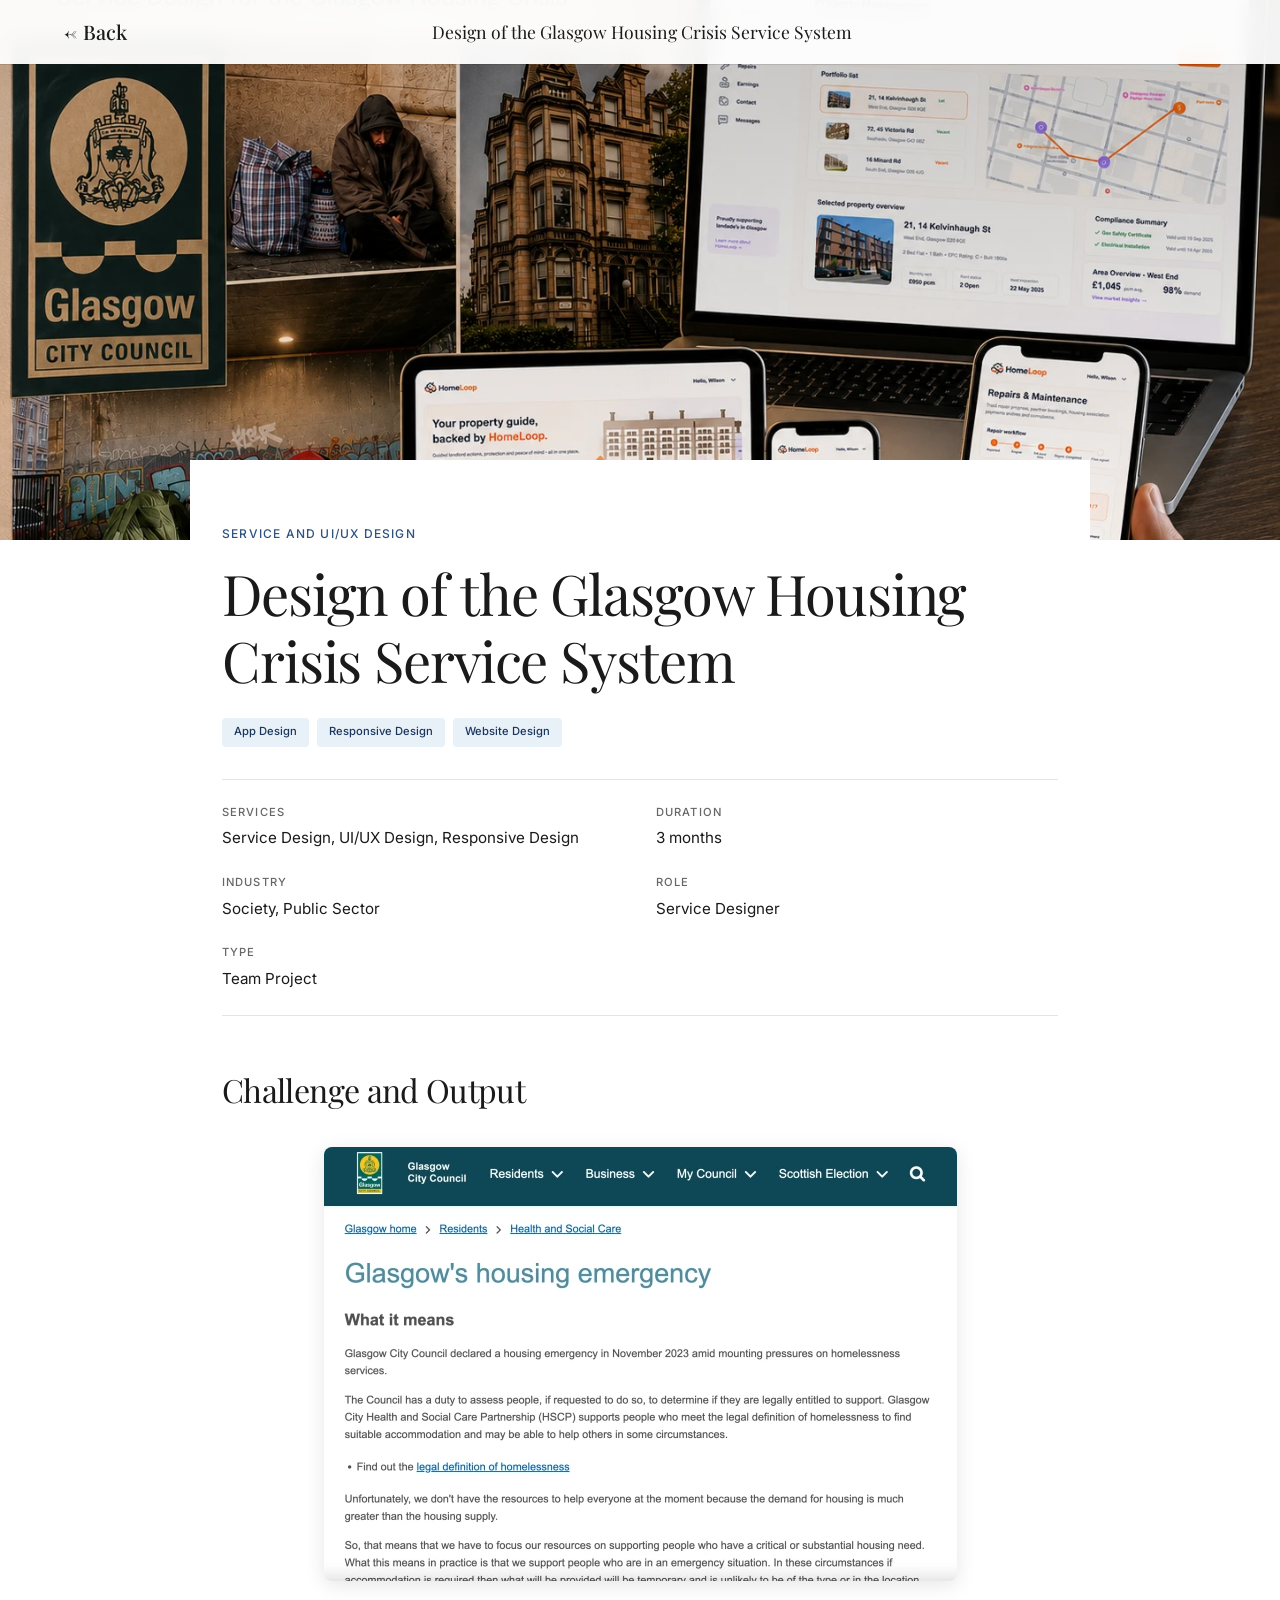
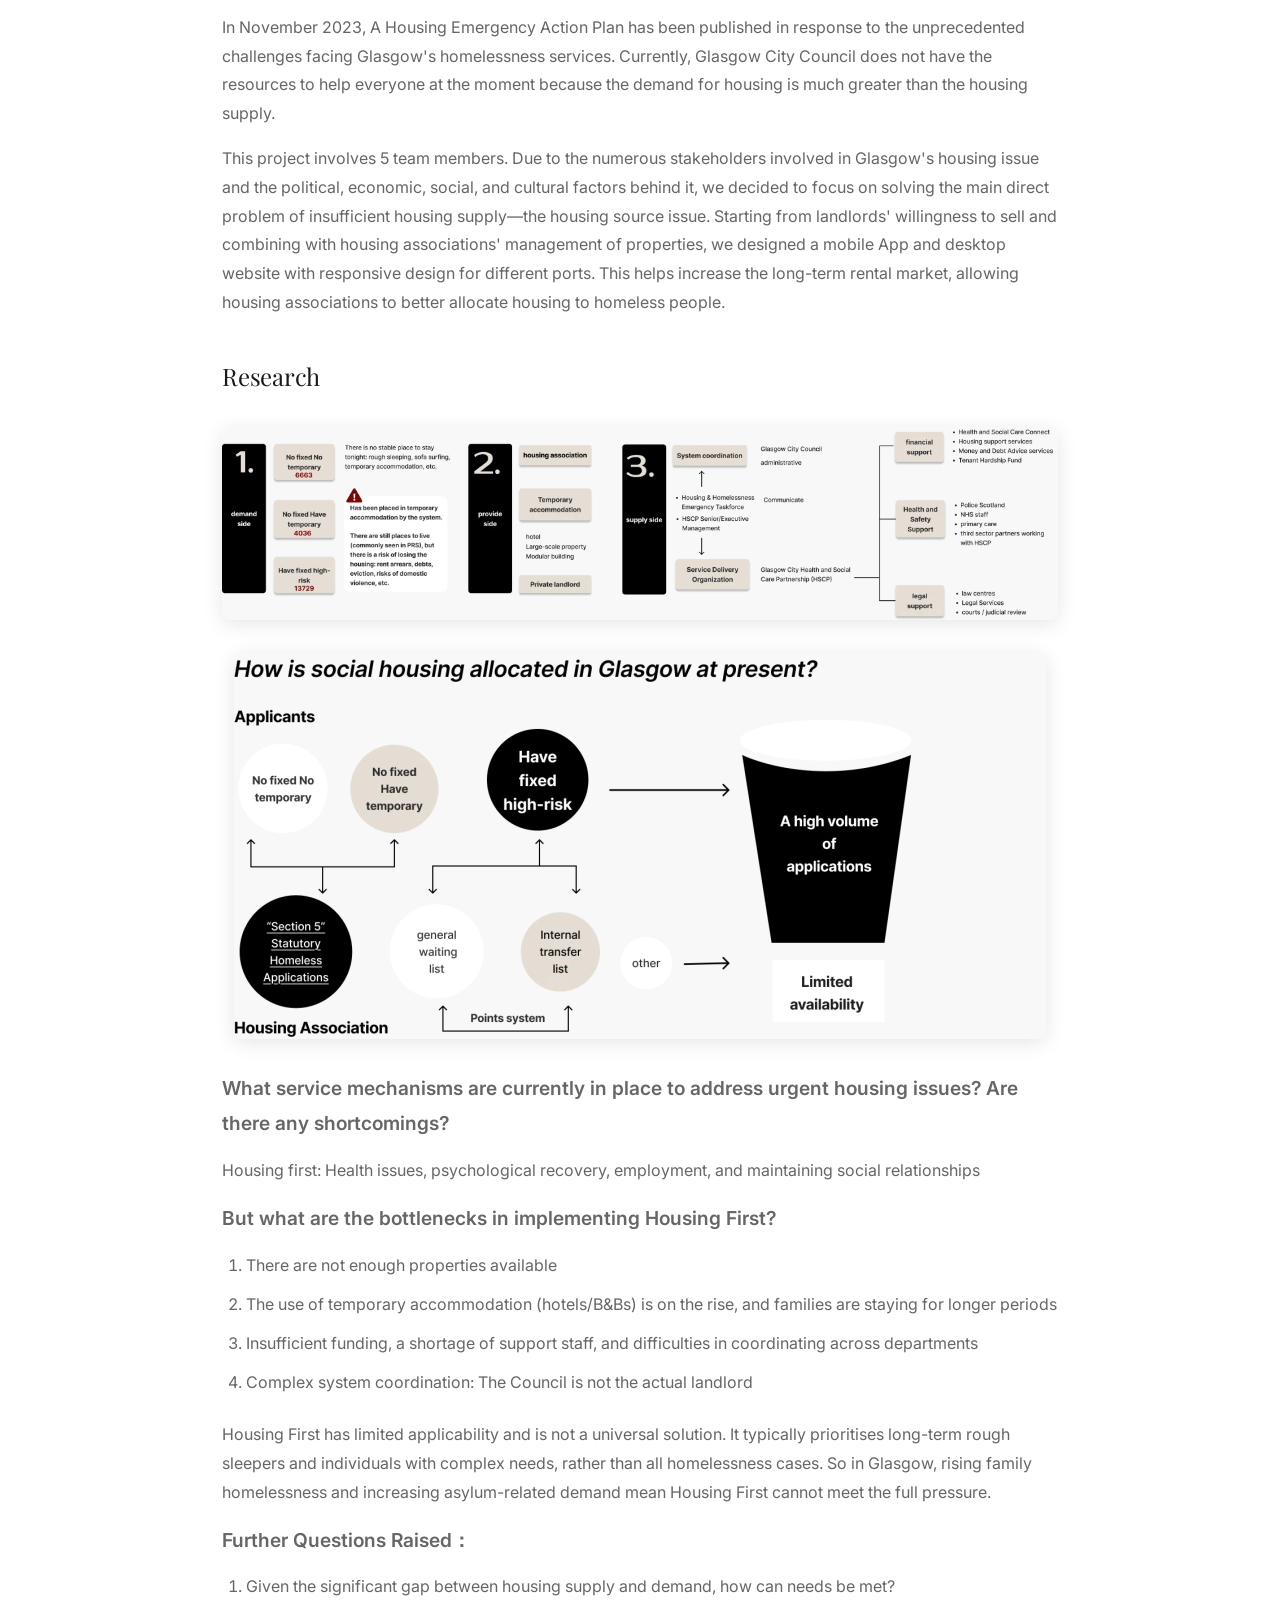
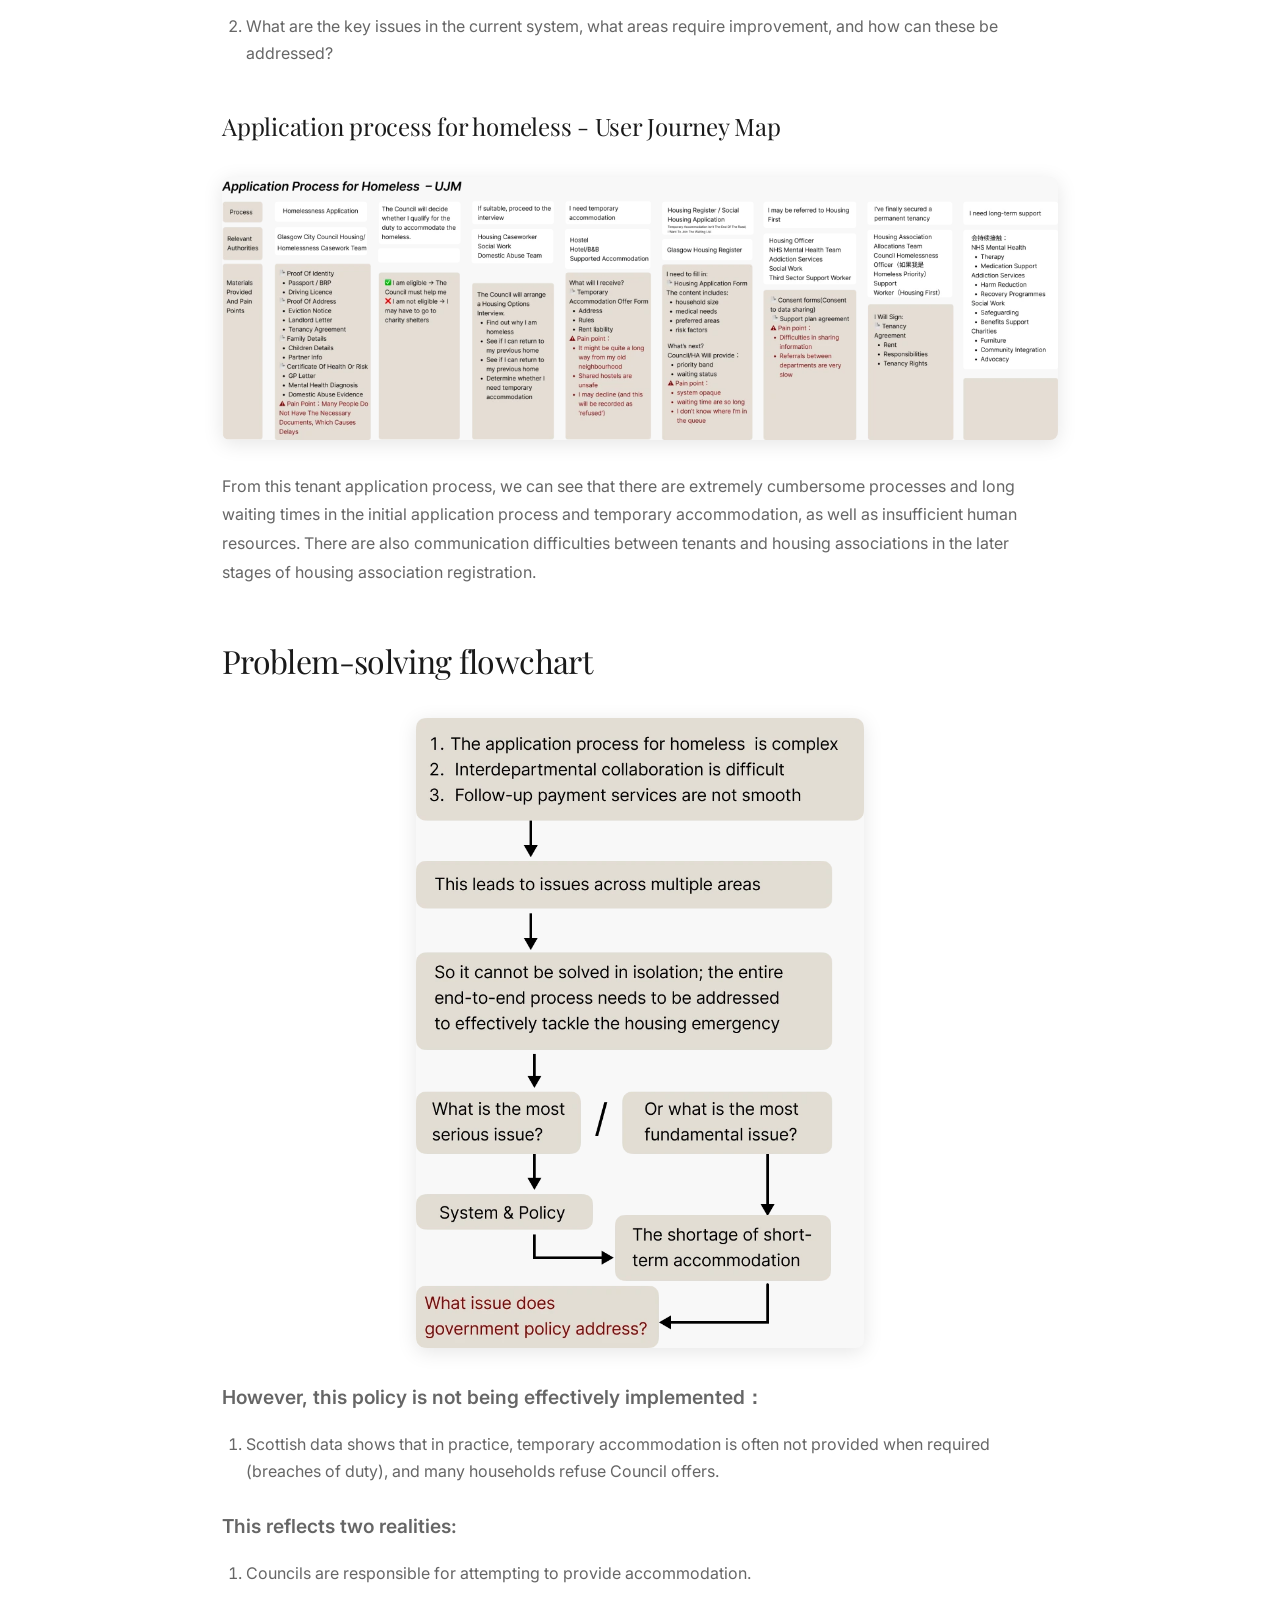
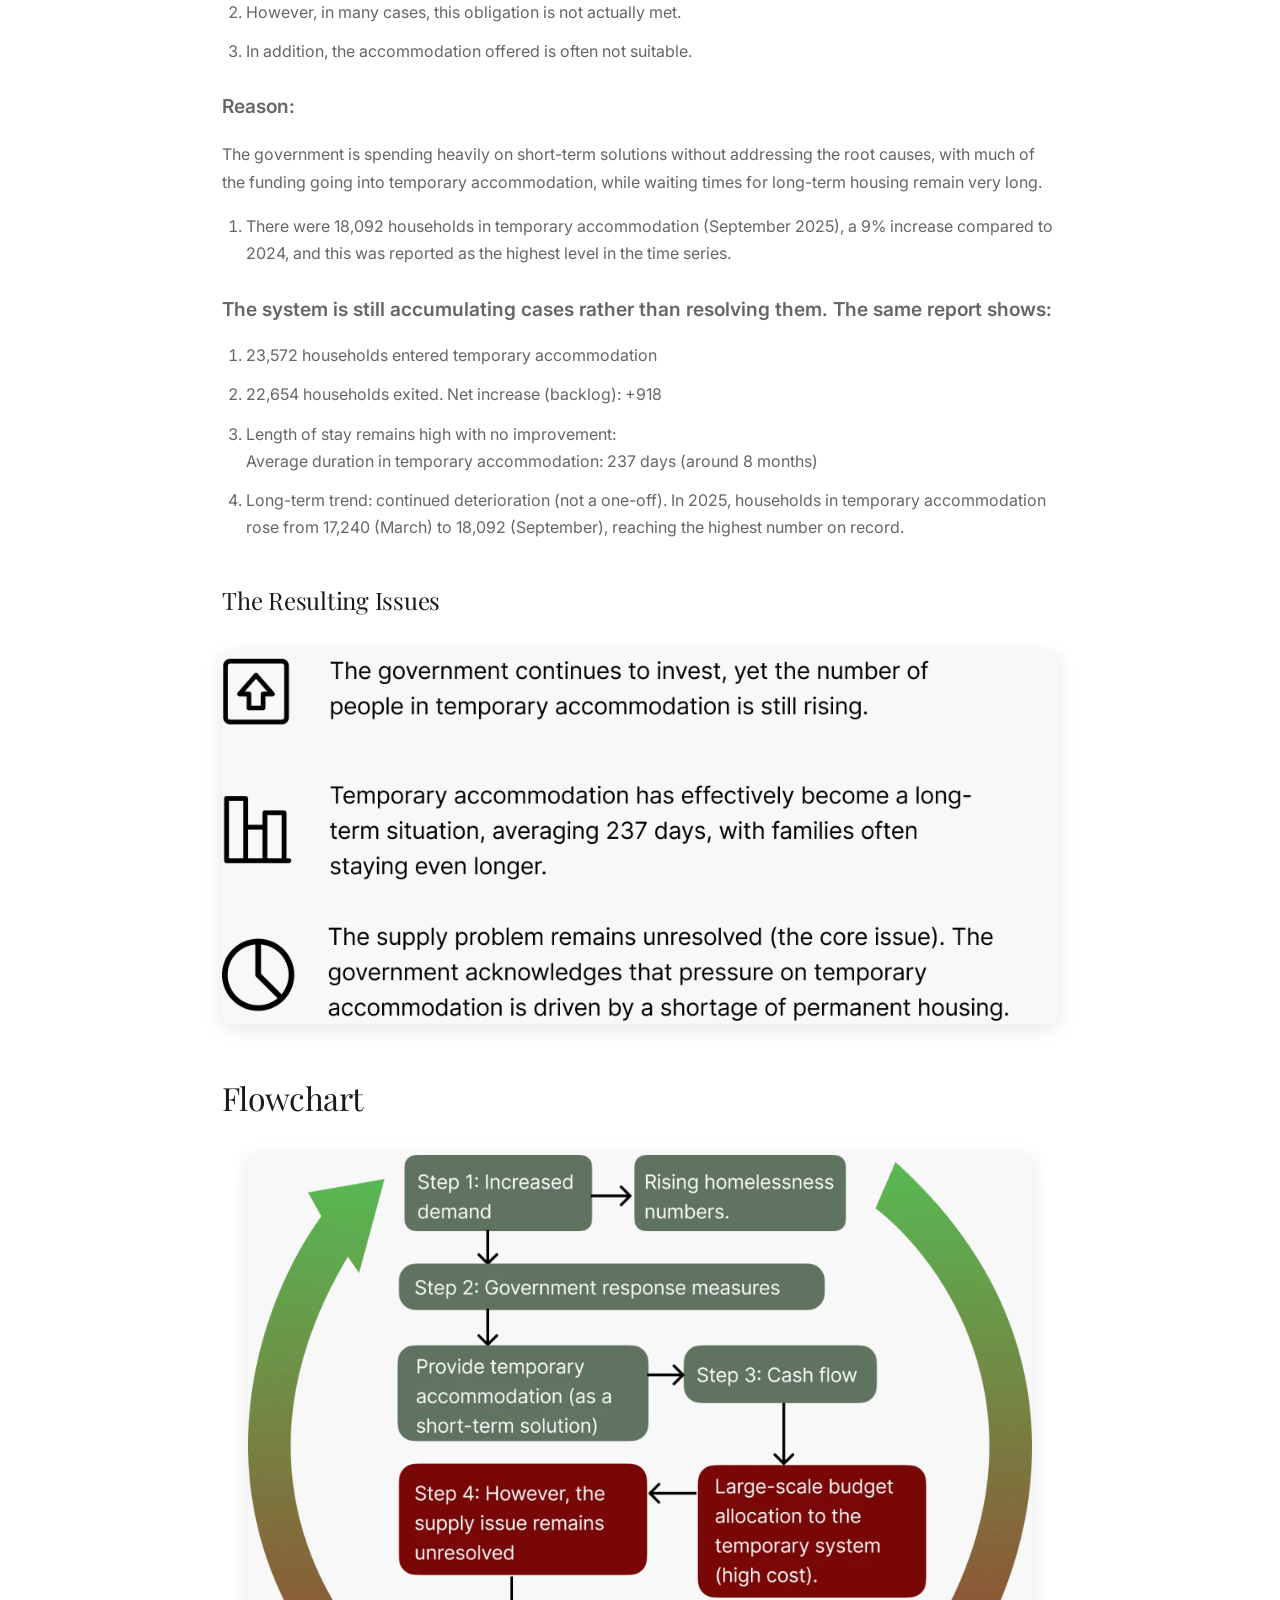
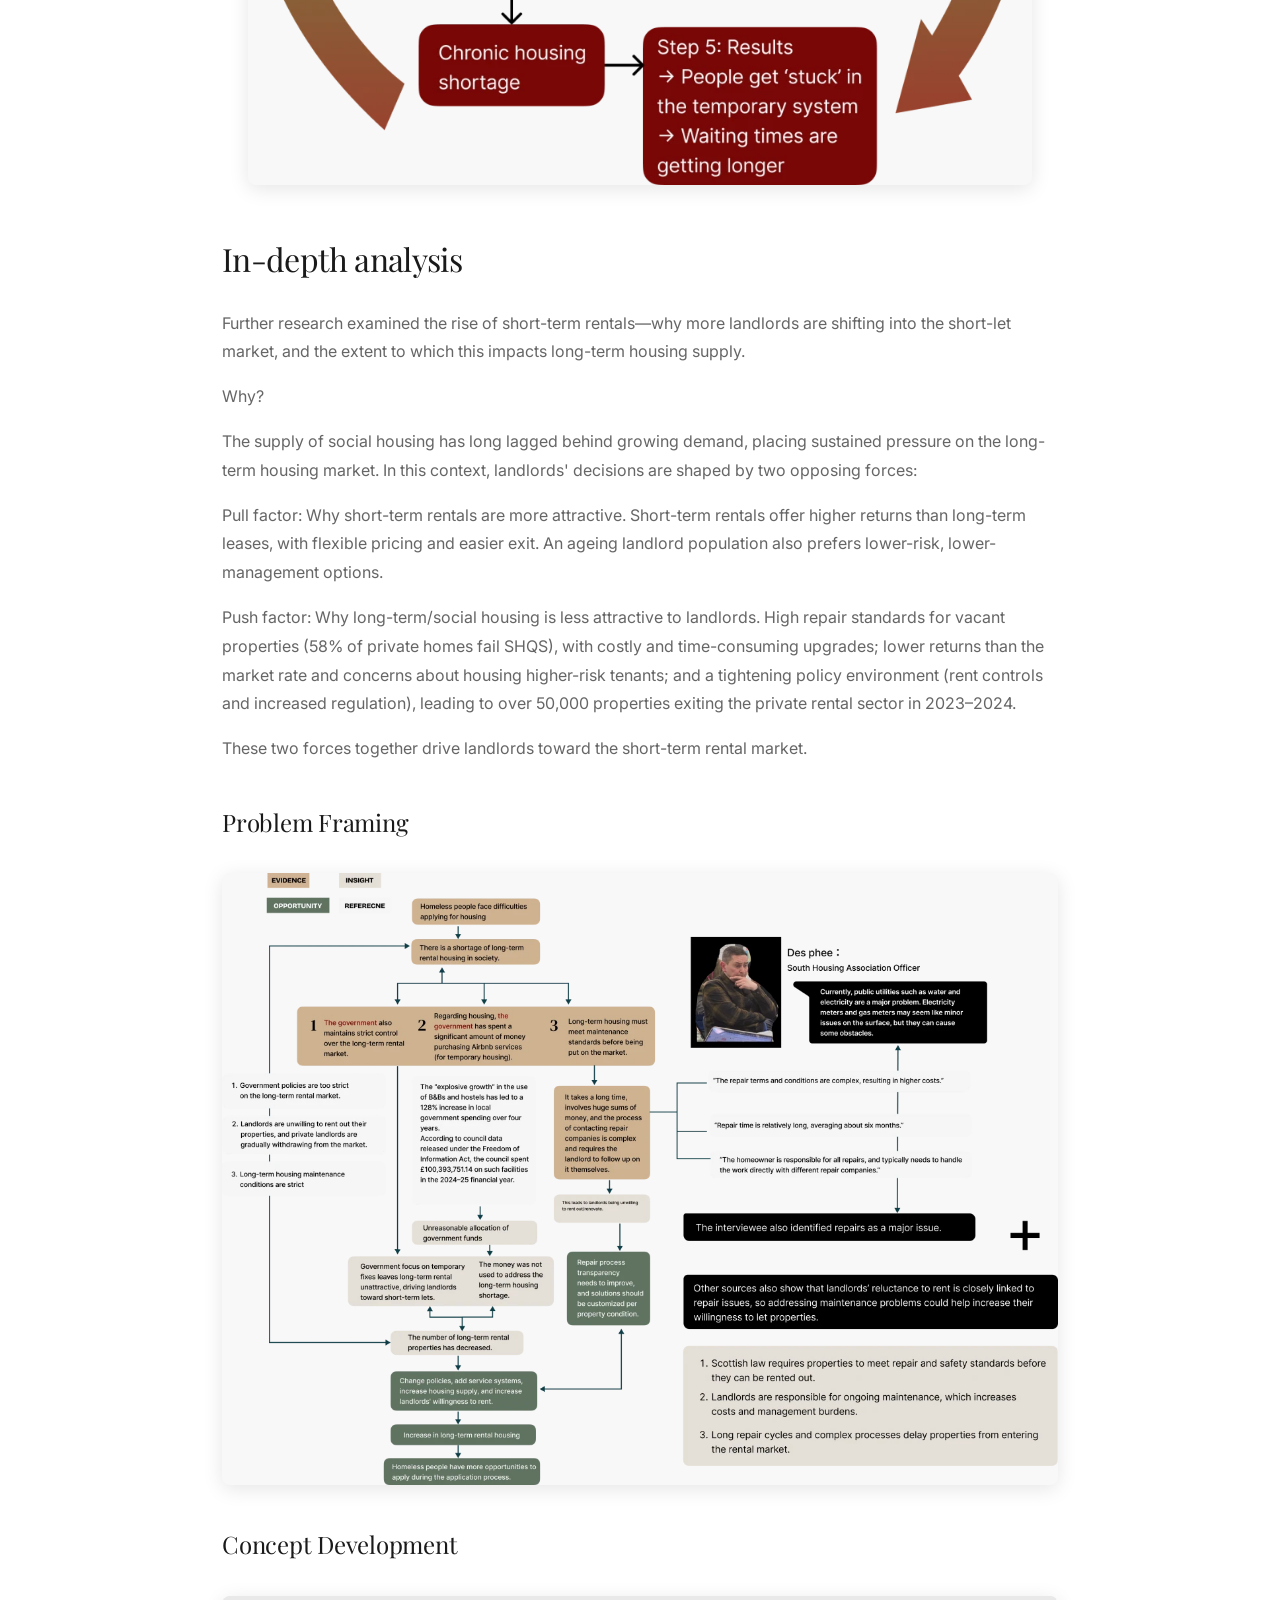
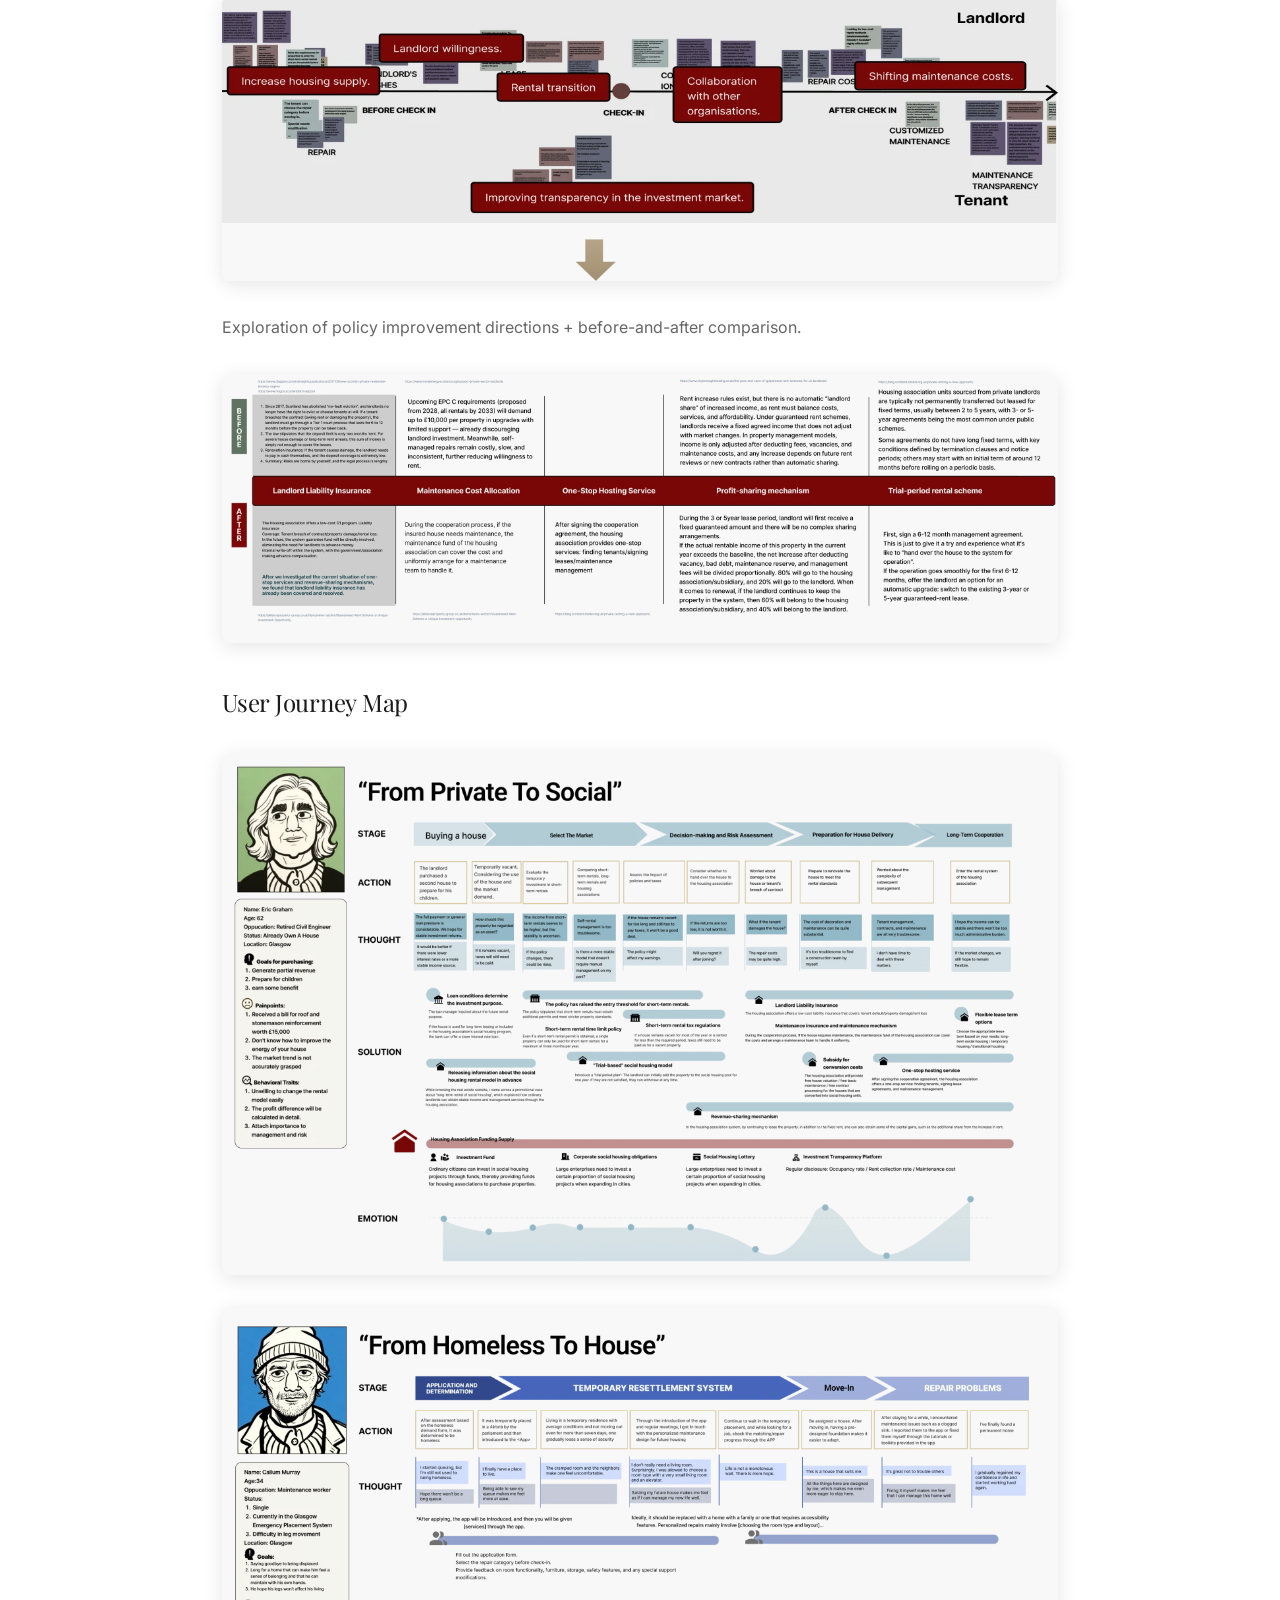
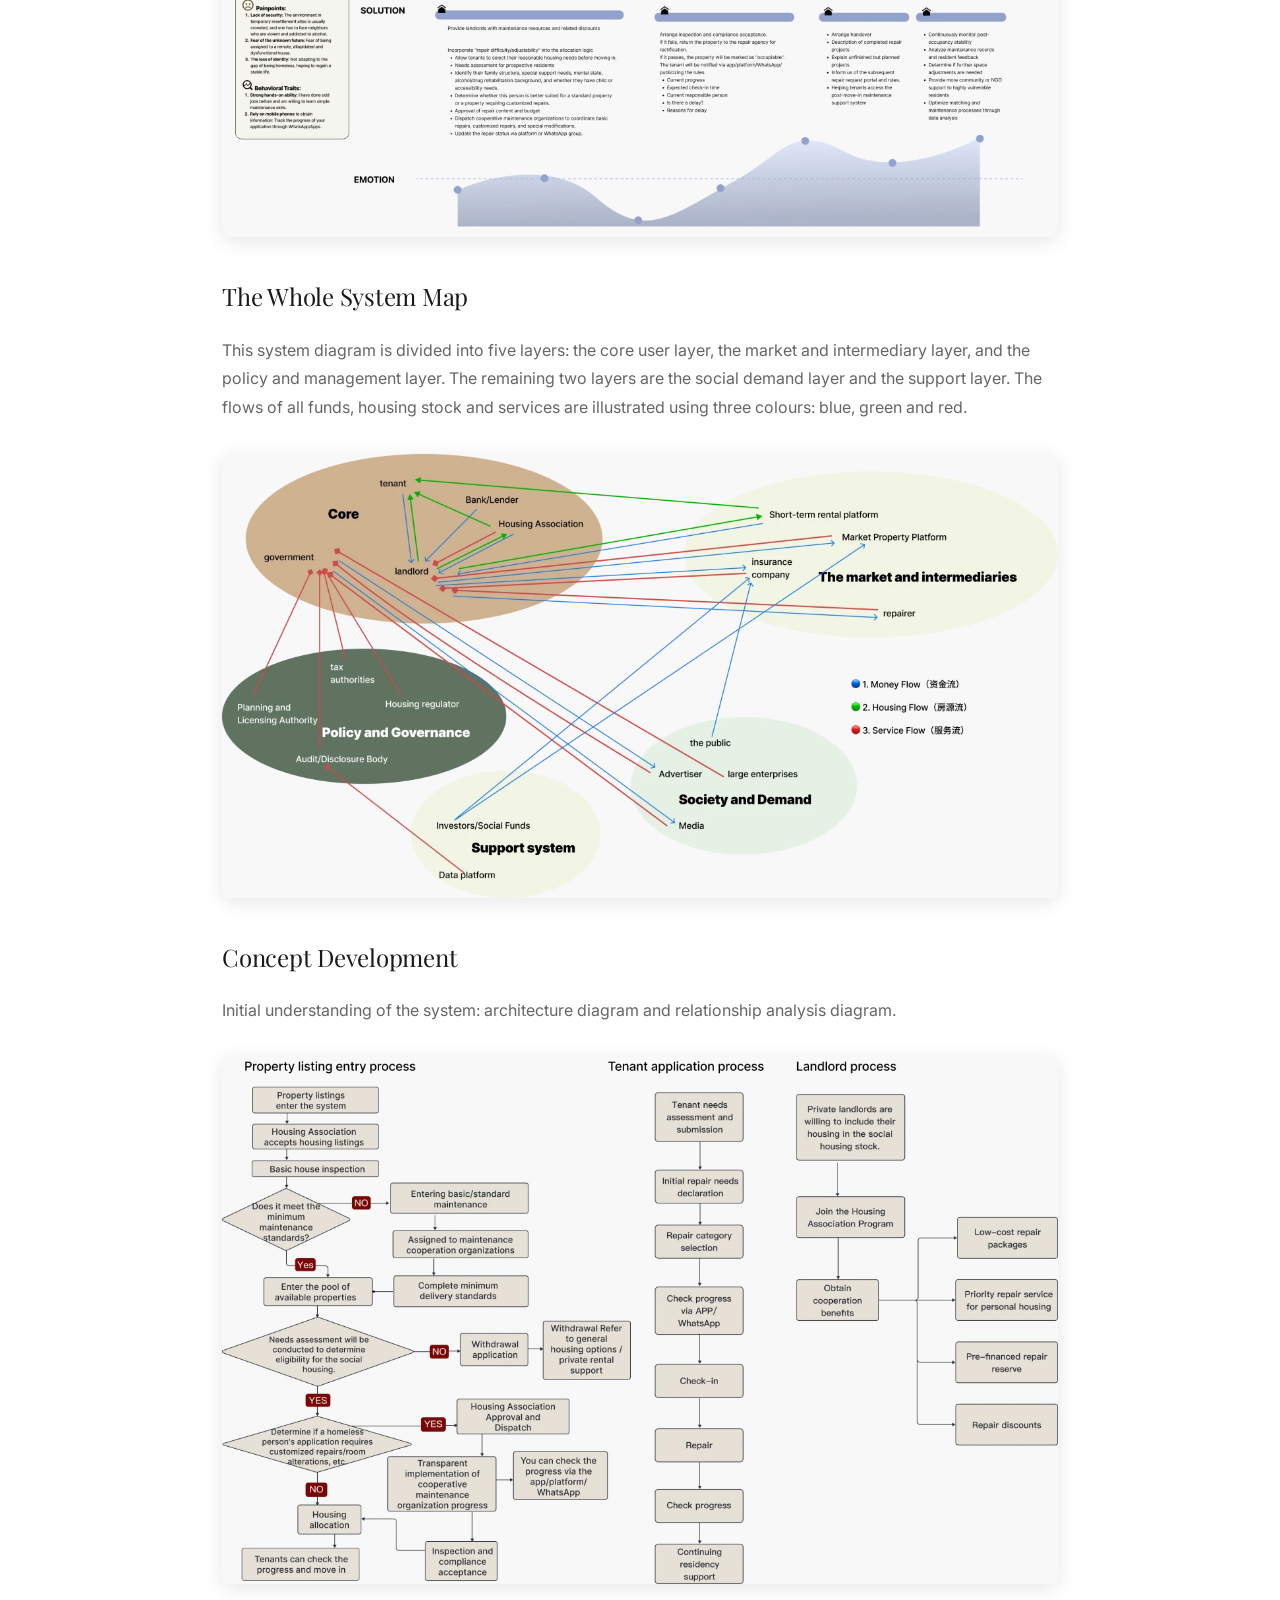
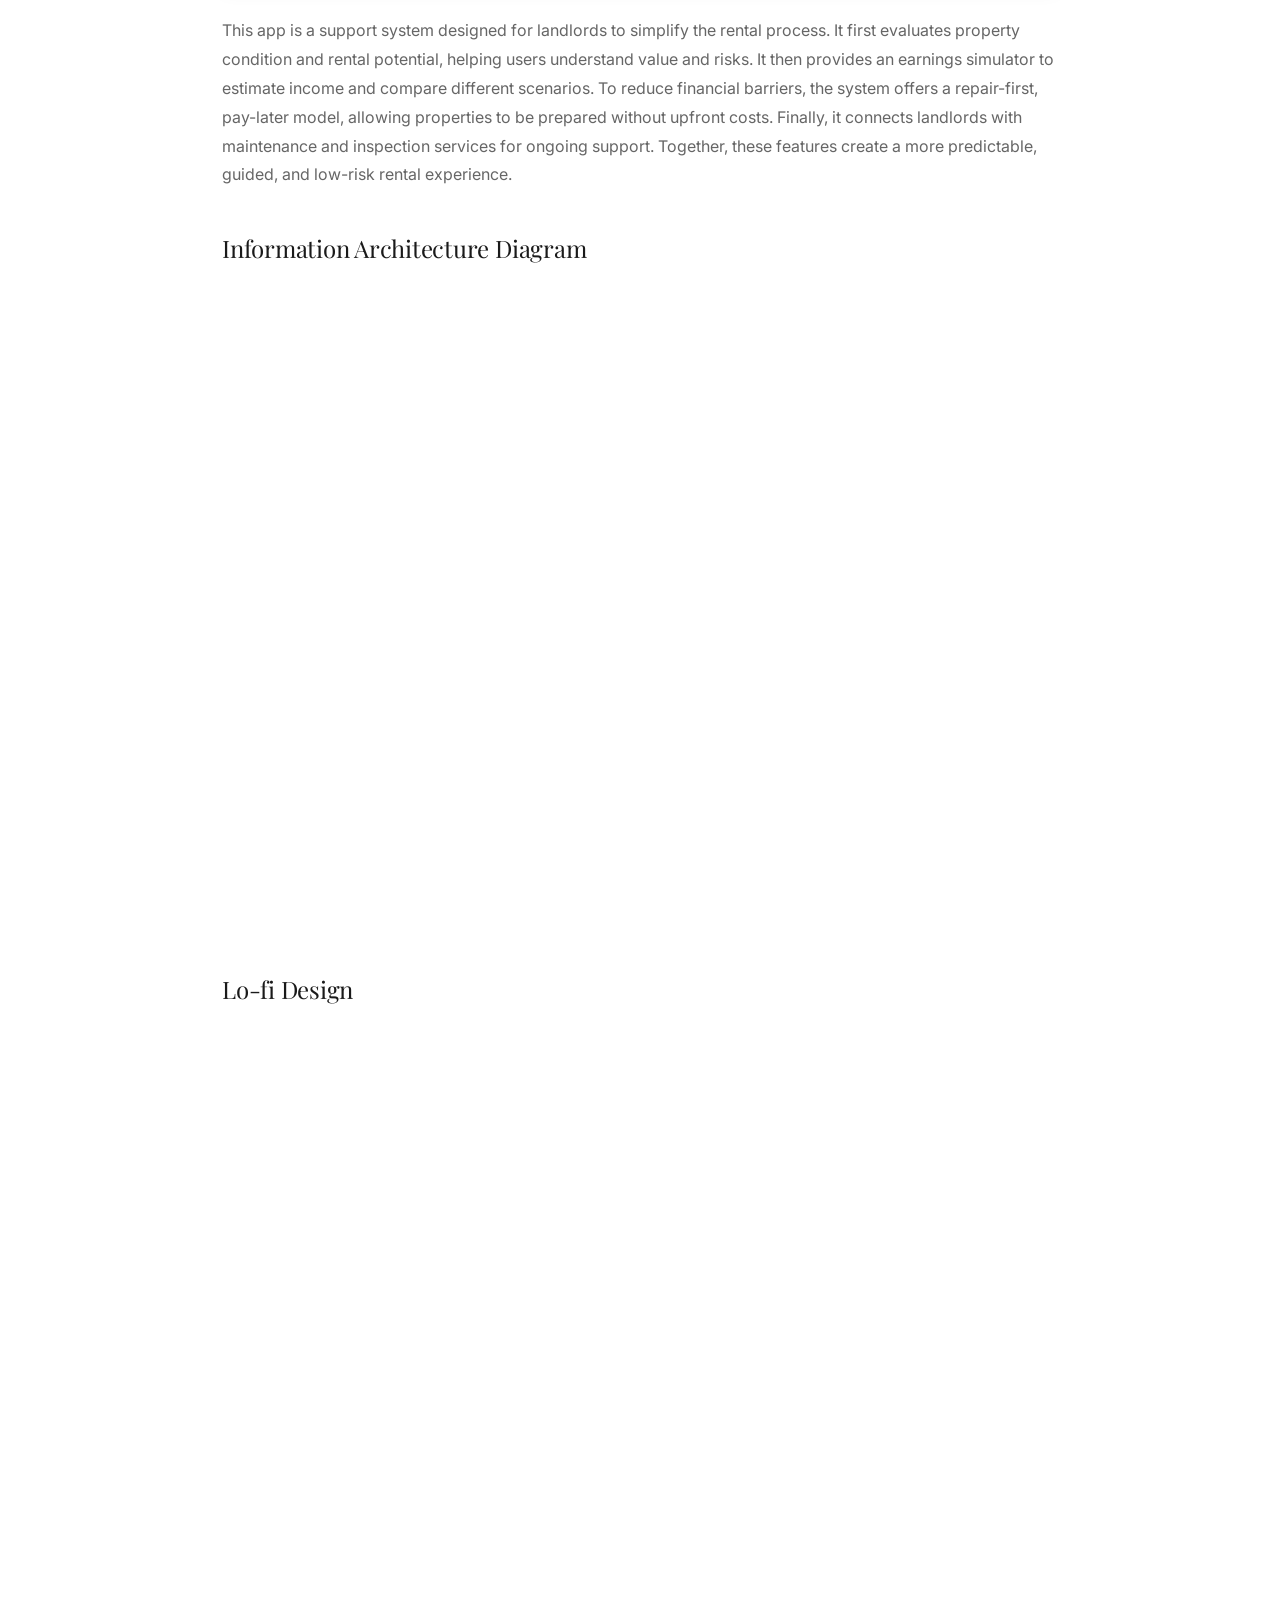
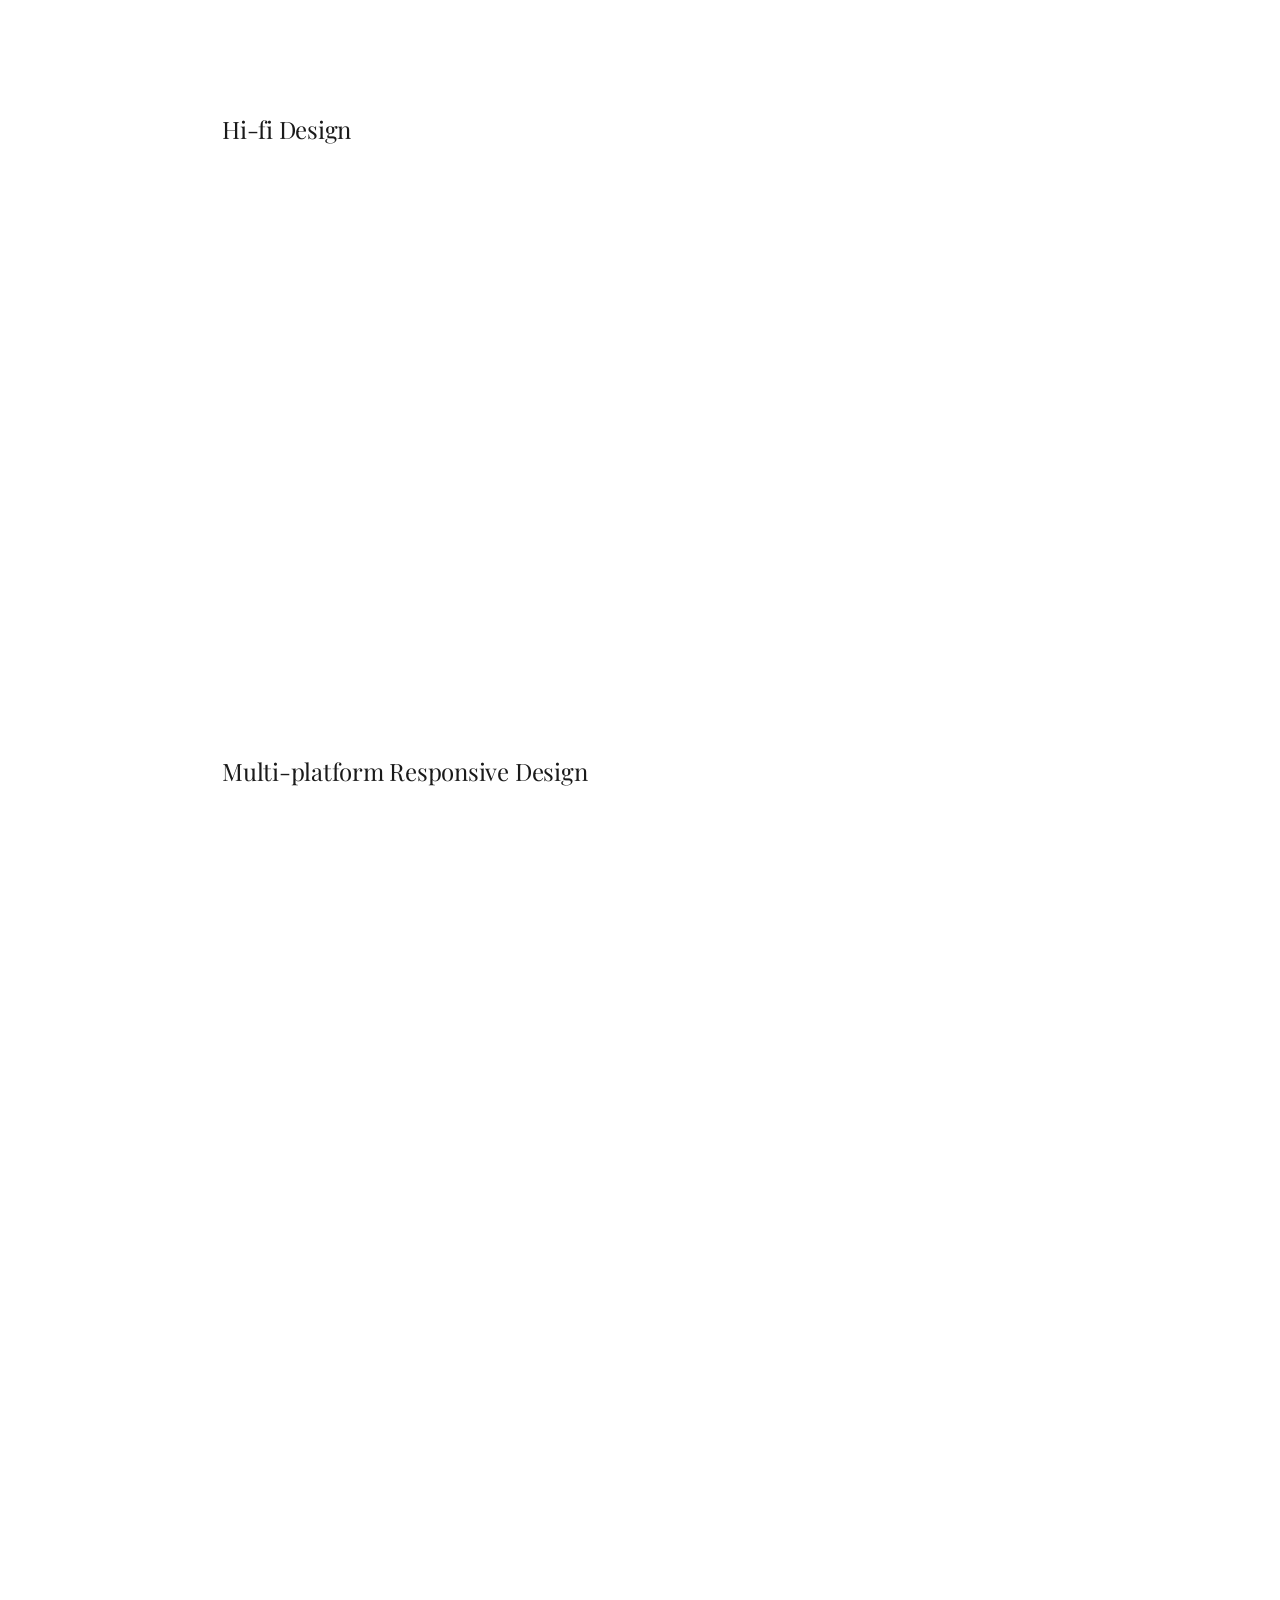
==== docs/project/glasgow-housing.html @ 31bc8088 "Update portfolio site" ====
<!DOCTYPE html>
<html lang="en">
<head>
    <meta charset="UTF-8">
    <meta name="viewport" content="width=device-width, initial-scale=1.0">
    <title>Design of the Glasgow Housing Crisis Service System | Ziqing Yang</title>
    <meta name="description" content="Service design for Glasgow Housing Crisis - encouraging landlords to convert unused properties into social housing">

    <link rel="preconnect" href="https://fonts.googleapis.com">
    <link rel="preconnect" href="https://fonts.gstatic.com" crossorigin>
    <link href="https://fonts.googleapis.com/css2?family=Inter:wght@300;400;500;600;700&family=Playfair+Display:wght@400;500;600&display=swap" rel="stylesheet">

    <style>
        :root {
            --color-bg: #ffffff;
            --color-bg-secondary: #f8f8f8;
            --color-text: #1a1a1a;
            --color-text-secondary: #666666;
            --color-accent: #2c5282;
            --color-accent-light: #4a7ab8;
            --color-tag-bg: #e8f0f8;
            --color-border: rgba(0, 0, 0, 0.1);
            --font-primary: 'Inter', -apple-system, BlinkMacSystemFont, sans-serif;
            --font-display: 'Playfair Display', Georgia, serif;
            --transition-smooth: cubic-bezier(0.4, 0, 0.2, 1);
        }

        * {
            margin: 0;
            padding: 0;
            box-sizing: border-box;
        }

        html {
            scroll-behavior: smooth;
        }

        body {
            font-family: var(--font-primary);
            background-color: var(--color-bg);
            color: var(--color-text);
            line-height: 1.6;
            overflow-x: hidden;
        }

        /* Header */
        .header {
            position: fixed;
            top: 0;
            left: 0;
            right: 0;
            z-index: 1000;
            background: rgba(255, 255, 255, 0.95);
            backdrop-filter: blur(10px);
            padding: 1rem 4rem;
            box-shadow: 0 1px 0 var(--color-border);
        }

        .nav {
            max-width: 1400px;
            margin: 0 auto;
            display: flex;
            justify-content: space-between;
            align-items: center;
        }

        .back-link {
            font-family: var(--font-display);
            font-size: 1.25rem;
            font-weight: 500;
            color: var(--color-text);
            text-decoration: none;
            transition: opacity 0.3s var(--transition-smooth);
        }

        .back-link:hover {
            opacity: 0.7;
        }

        .nav-title {
            font-family: var(--font-display);
            font-size: 1.1rem;
            font-weight: 400;
            white-space: normal;
            line-height: 1.4;
            text-align: center;
            flex: 1;
            padding: 0 2rem;
        }

        /* Hero Image */
        .hero-image {
            width: 100%;
            height: 60vh;
            position: relative;
            overflow: hidden;
        }

        .hero-image img {
            width: 100%;
            height: 100%;
            object-fit: cover;
        }

        .hero-overlay {
            position: absolute;
            inset: 0;
            background: linear-gradient(to bottom, rgba(0,0,0,0.2), transparent);
        }

        /* Content */
        .content-wrapper {
            max-width: 900px;
            margin: 0 auto;
            padding: 4rem 2rem;
            margin-top: -80px;
            position: relative;
            z-index: 10;
            background: var(--color-bg);
        }

        .project-meta {
            margin-bottom: 2rem;
        }

        .project-category {
            font-size: 0.75rem;
            font-weight: 500;
            letter-spacing: 0.1em;
            text-transform: uppercase;
            color: var(--color-accent);
            margin-bottom: 1rem;
            display: block;
        }

        .project-title {
            font-family: var(--font-display);
            font-size: clamp(2rem, 5vw, 3.5rem);
            font-weight: 400;
            line-height: 1.2;
            letter-spacing: -0.02em;
            margin-bottom: 1.5rem;
        }

        .project-tags {
            display: flex;
            flex-wrap: wrap;
            gap: 0.5rem;
            margin-bottom: 2rem;
        }

        .project-tag {
            font-size: 0.7rem;
            font-weight: 500;
            padding: 0.35rem 0.75rem;
            background-color: var(--color-tag-bg);
            border-radius: 4px;
            color: #1a365d;
        }

        .project-info {
            display: grid;
            grid-template-columns: repeat(2, 1fr);
            gap: 1.5rem 2rem;
            padding: 1.5rem 0;
            border-top: 1px solid var(--color-border);
            border-bottom: 1px solid var(--color-border);
            margin-bottom: 3rem;
        }

        .info-item {
            display: flex;
            flex-direction: column;
            gap: 0.35rem;
        }

        .info-label {
            font-size: 0.7rem;
            font-weight: 500;
            letter-spacing: 0.1em;
            text-transform: uppercase;
            color: var(--color-text-secondary);
        }

        .info-value {
            font-size: 0.95rem;
            font-weight: 400;
            color: var(--color-text);
            line-height: 1.5;
        }

        /* Markdown Content Styles */
        .markdown-content h1 {
            font-family: var(--font-display);
            font-size: 2rem;
            font-weight: 400;
            margin-top: 3rem;
            margin-bottom: 1.5rem;
            letter-spacing: -0.02em;
        }

        .markdown-content h2 {
            font-family: var(--font-display);
            font-size: 1.5rem;
            font-weight: 400;
            margin-top: 2.5rem;
            margin-bottom: 1.25rem;
            letter-spacing: -0.01em;
        }

        .markdown-content h3 {
            font-family: var(--font-display);
            font-size: 1.25rem;
            font-weight: 500;
            margin-top: 2rem;
            margin-bottom: 1rem;
        }

        .markdown-content p {
            margin-bottom: 1rem;
            line-height: 1.8;
            color: var(--color-text-secondary);
        }

        .markdown-content ol {
            margin-bottom: 1.5rem;
            padding-left: 1.5rem;
            color: var(--color-text-secondary);
        }

        .markdown-content ol li {
            margin-bottom: 0.75rem;
            line-height: 1.7;
            list-style-type: decimal;
        }

        .markdown-content ol {
            margin-bottom: 1.5rem;
            padding-left: 1.5rem;
            color: var(--color-text-secondary);
        }

        .markdown-content ol li {
            margin-bottom: 0.75rem;
            line-height: 1.7;
            list-style-type: decimal;
        }

        .markdown-content img {
            max-width: 100%;
            max-height: 70vh;
            width: auto;
            height: auto;
            margin: 2rem auto;
            border-radius: 8px;
            box-shadow: 0 4px 20px rgba(0, 0, 0, 0.1);
            display: block;
            background-color: var(--color-bg-secondary);
            opacity: 0;
            transition: opacity 0.5s ease;
            object-fit: contain;
        }

        .markdown-content img.loaded {
            opacity: 1;
        }

        /* Image row layout */
        .image-row {
            display: flex;
            gap: 1rem;
            margin: 2rem 0;
            align-items: stretch;
            height: 280px;
            max-height: 35vh;
        }

        .image-row img {
            flex: 1;
            width: auto;
            height: 100%;
            max-width: 50%;
            margin: 0;
            object-fit: contain;
        }

        /* Mixed image row - for different sized images */
        .image-row-mixed {
            display: flex;
            gap: 1rem;
            margin: 2rem auto;
            height: 280px;
            align-items: stretch;
            justify-content: center;
            max-width: 800px;
        }

        .image-row-mixed .img-large {
            flex: 0 0 auto;
            height: 100%;
            width: auto;
            object-fit: contain;
        }

        .image-row-mixed .img-small {
            flex: 0 0 auto;
            height: 100%;
            width: auto;
            object-fit: contain;
        }

        /* Side by side images */
        .image-row-side {
            display: grid;
            grid-template-columns: repeat(2, 1fr);
            gap: 1rem;
            margin: 2rem 0;
            width: 100%;
        }

        .image-row-side img {
            width: 100%;
            height: auto;
            margin: 0;
            object-fit: contain;
        }

        /* Skeleton loading - simple gray background */
        .markdown-content img:not(.loaded) {
            background-color: #f5f5f5;
        }

        /* Question headings - emphasized text */
        .question-heading {
            font-size: 1.2rem;
            font-weight: 600;
            color: var(--color-text);
            margin-bottom: 1rem;
            line-height: 1.6;
        }

        .markdown-content strong {
            color: var(--color-text);
            font-weight: 600;
        }

        /* Footer */
        .footer {
            padding: 3rem 2rem;
            text-align: center;
            border-top: 1px solid var(--color-border);
            margin-top: 4rem;
        }

        .footer a {
            font-size: 0.875rem;
            font-weight: 500;
            letter-spacing: 0.1em;
            text-transform: uppercase;
            color: var(--color-text);
            text-decoration: none;
            transition: color 0.3s var(--transition-smooth);
        }

        .footer a:hover {
            color: var(--color-accent);
        }

        /* Responsive */
        @media (max-width: 768px) {
            .header {
                padding: 1rem 1.5rem;
            }

            .nav-title {
                display: none;
            }

            .hero-image {
                height: 40vh;
            }

            .content-wrapper {
                padding: 2rem 1.5rem;
                margin-top: -40px;
            }

            .markdown-content h1 {
                font-size: 1.75rem;
            }

            .markdown-content h2 {
                font-size: 1.25rem;
            }

            .project-info {
                grid-template-columns: 1fr;
                gap: 1rem;
            }
        }
    </style>
</head>
<body>
    <header class="header">
        <nav class="nav">
            <a href="../index.html" class="back-link">← Back</a>
            <span class="nav-title">Design of the Glasgow Housing Crisis Service System</span>
            <div style="width: 60px;"></div>
        </nav>
    </header>

    <div class="hero-image">
        <img src="../images/project-1.webp" alt="Glasgow Housing Crisis Project Cover">
        <div class="hero-overlay"></div>
    </div>

    <article class="content-wrapper">
        <div class="project-meta fade-in">
            <span class="project-category">Service and UI/UX Design</span>
            <h1 class="project-title">Design of the Glasgow Housing Crisis Service System</h1>
            <div class="project-tags">
                <span class="project-tag">App Design</span>
                <span class="project-tag">Responsive Design</span>
                <span class="project-tag">Website Design</span>
            </div>

            <div class="project-info">
                <div class="info-item">
                    <span class="info-label">Services</span>
                    <span class="info-value">Service Design, UI/UX Design, Responsive Design</span>
                </div>
                <div class="info-item">
                    <span class="info-label">Duration</span>
                    <span class="info-value">3 months</span>
                </div>
                <div class="info-item">
                    <span class="info-label">Industry</span>
                    <span class="info-value">Society, Public Sector</span>
                </div>
                <div class="info-item">
                    <span class="info-label">Role</span>
                    <span class="info-value">Service Designer</span>
                </div>
                <div class="info-item">
                    <span class="info-label">Type</span>
                    <span class="info-value">Team Project</span>
                </div>
            </div>
        </div>

        <div class="markdown-content fade-in">
<h1>Challenge and Output</h1>
<img src="./images/glasgow-housing/image5.webp" alt="" loading="lazy">
<p>In November 2023, A Housing Emergency Action Plan has been published in response to the unprecedented challenges facing Glasgow's homelessness services. Currently, Glasgow City Council does not have the resources to help everyone at the moment because the demand for housing is much greater than the housing supply.</p>
<p>This project involves 5 team members. Due to the numerous stakeholders involved in Glasgow's housing issue and the political, economic, social, and cultural factors behind it, we decided to focus on solving the main direct problem of insufficient housing supply—the housing source issue. Starting from landlords' willingness to sell and combining with housing associations' management of properties, we designed a mobile App and desktop website with responsive design for different ports. This helps increase the long-term rental market, allowing housing associations to better allocate housing to homeless people.</p>
<h2>Research</h2>
<img src="./images/glasgow-housing/image4.webp" alt="" loading="lazy">
<img src="./images/glasgow-housing/image3.webp" alt="" loading="lazy">
<p class="question-heading">What service mechanisms are currently in place to address urgent housing issues? Are there any shortcomings?</p>
<p>Housing first: Health issues, psychological recovery, employment, and maintaining social relationships</p>
<p class="question-heading">But what are the bottlenecks in implementing Housing First?</p>
<ol>
<li>There are not enough properties available</li>
<li>The use of temporary accommodation (hotels/B&Bs) is on the rise, and families are staying for longer periods</li>
<li>Insufficient funding, a shortage of support staff, and difficulties in coordinating across departments</li>
<li>Complex system coordination: The Council is not the actual landlord</li>
</ol>
<p>Housing First has limited applicability and is not a universal solution. It typically prioritises long-term rough sleepers and individuals with complex needs, rather than all homelessness cases. So in Glasgow, rising family homelessness and increasing asylum-related demand mean Housing First cannot meet the full pressure.</p>
<p class="question-heading">Further Questions Raised：</p>
<ol>
<li>Given the significant gap between housing supply and demand, how can needs be met?</li>
<li>What are the key issues in the current system, what areas require improvement, and how can these be addressed?</li>
</ol>
<h2>Application process for homeless - User Journey Map</h2>
<img src="./images/glasgow-housing/image2.webp" alt="" loading="lazy">
<p>From this tenant application process, we can see that there are extremely cumbersome processes and long waiting times in the initial application process and temporary accommodation, as well as insufficient human resources. There are also communication difficulties between tenants and housing associations in the later stages of housing association registration.</p>
<h1>Problem-solving flowchart</h1>
<img src="./images/glasgow-housing/image1.webp" alt="" loading="lazy">
<p class="question-heading">However, this policy is not being effectively implemented：</p>
<ol>
<li>Scottish data shows that in practice, temporary accommodation is often not provided when required (breaches of duty), and many households refuse Council offers.</li>
</ol>
<p class="question-heading">This reflects two realities:</p>
<ol>
<li>Councils are responsible for attempting to provide accommodation.</li>
<li>However, in many cases, this obligation is not actually met.</li>
<li>In addition, the accommodation offered is often not suitable.</li>
</ol>
<p class="question-heading">Reason:</p>
<p>The government is spending heavily on short-term solutions without addressing the root causes, with much of the funding going into temporary accommodation, while waiting times for long-term housing remain very long.</p>
<ol>
<li>There were 18,092 households in temporary accommodation (September 2025), a 9% increase compared to 2024, and this was reported as the highest level in the time series.</li>
</ol>
<p class="question-heading">The system is still accumulating cases rather than resolving them. The same report shows:</p>
<ol>
<li>23,572 households entered temporary accommodation</li>
<li>22,654 households exited. Net increase (backlog): +918</li>
<li>Length of stay remains high with no improvement:
<br>Average duration in temporary accommodation: 237 days (around 8 months)</li>
<li>Long-term trend: continued deterioration (not a one-off). In 2025, households in temporary accommodation rose from 17,240 (March) to 18,092 (September), reaching the highest number on record.</li>
</ol>
<h2>The Resulting Issues</h2>
<img src="./images/glasgow-housing/image30.webp" alt="" loading="lazy">
<h1>Flowchart</h1>
<img src="./images/glasgow-housing/image29.webp" alt="" loading="lazy">
<h1>In-depth analysis</h1>
<p>Further research examined the rise of short-term rentals—why more landlords are shifting into the short-let market, and the extent to which this impacts long-term housing supply.</p>
<p>Why?</p>
<p>The supply of social housing has long lagged behind growing demand, placing sustained pressure on the long-term housing market. In this context, landlords' decisions are shaped by two opposing forces:</p>
<p>Pull factor: Why short-term rentals are more attractive. Short-term rentals offer higher returns than long-term leases, with flexible pricing and easier exit. An ageing landlord population also prefers lower-risk, lower-management options.</p>
<p>Push factor: Why long-term/social housing is less attractive to landlords. High repair standards for vacant properties (58% of private homes fail SHQS), with costly and time-consuming upgrades; lower returns than the market rate and concerns about housing higher-risk tenants; and a tightening policy environment (rent controls and increased regulation), leading to over 50,000 properties exiting the private rental sector in 2023–2024.</p>
<p>These two forces together drive landlords toward the short-term rental market.</p>
<h2>Problem Framing</h2>
<img src="./images/glasgow-housing/image28.webp" alt="" loading="lazy">
<h2>Concept Development</h2>
<img src="./images/glasgow-housing/image27.webp" alt="" loading="lazy">
<p>Exploration of policy improvement directions + before-and-after comparison.</p>
<img src="./images/glasgow-housing/image26.webp" alt="" loading="lazy">
<h2>User Journey Map</h2>
<img src="./images/glasgow-housing/image25.webp" alt="" loading="lazy">
<img src="./images/glasgow-housing/image24.webp" alt="" loading="lazy">
<h2>The Whole System Map</h2>
<p>This system diagram is divided into five layers: the core user layer, the market and intermediary layer, and the policy and management layer. The remaining two layers are the social demand layer and the support layer. The flows of all funds, housing stock and services are illustrated using three colours: blue, green and red.</p>
<img src="./images/glasgow-housing/image23.webp" alt="" loading="lazy">
<h2>Concept Development</h2>
<p>Initial understanding of the system: architecture diagram and relationship analysis diagram.</p>
<img src="./images/glasgow-housing/image22.webp" alt="" loading="lazy">
<p>This app is a support system designed for landlords to simplify the rental process. It first evaluates property condition and rental potential, helping users understand value and risks. It then provides an earnings simulator to estimate income and compare different scenarios. To reduce financial barriers, the system offers a repair-first, pay-later model, allowing properties to be prepared without upfront costs. Finally, it connects landlords with maintenance and inspection services for ongoing support. Together, these features create a more predictable, guided, and low-risk rental experience.</p>
<h2>Information Architecture Diagram</h2>
<img src="./images/glasgow-housing/image21.webp" alt="" loading="lazy">
<h2>Lo-fi Design</h2>
<img src="./images/glasgow-housing/image20.webp" alt="" loading="lazy">
<h2>Hi-fi Design</h2>
<img src="./images/glasgow-housing/image19.webp" alt="" loading="lazy">
<h2>Multi-platform Responsive Design</h2>
<div class="image-row-side">
<img src="./images/glasgow-housing/image18.webp" alt="" loading="lazy">
<img src="./images/glasgow-housing/image15.webp" alt="" loading="lazy">
</div>
<img src="./images/glasgow-housing/image17.webp" alt="" loading="lazy">
<img src="./images/glasgow-housing/image16.webp" alt="" loading="lazy">
<img src="./images/glasgow-housing/image14.webp" alt="" loading="lazy">
<h2>Test</h2>
<p>The testing is divided into two main parts. The first part involves system testing, with the housing association acting as the primary tester. As they are not 'ordinary users' but 'key stakeholders' within the system, the testing focuses on whether the housing association is willing to engage with the system, whether the system is operational for them, and whether the costs, risks and processes are acceptable.</p>
<p>The second part involves testing with the system's primary users, the landlords. We need to understand which aspects they prefer or find most effective as they navigate the system step by step, and which processes they find difficult to understand. We will also need to provide the app to the landlords for them to test the usage process.</p>
<div class="image-row">
<img src="./images/glasgow-housing/image13.webp" alt="" loading="lazy">
<img src="./images/glasgow-housing/image12.webp" alt="" loading="lazy">
</div>
<div class="image-row image-row-mixed">
<img src="./images/glasgow-housing/image11.webp" alt="" loading="lazy" class="img-large">
<img src="./images/glasgow-housing/image10.webp" alt="" loading="lazy" class="img-small">
</div>
<img src="./images/glasgow-housing/image9.webp" alt="" loading="lazy">
<h2>System Patch</h2>
<img src="./images/glasgow-housing/image8.webp" alt="" loading="lazy">
<h2>Storyboard</h2>
<img src="./images/glasgow-housing/image7.webp" alt="" loading="lazy">
        </div>
    </article>

    <footer class="footer">
        <a href="../index.html">← Back to Home</a>
    </footer>

    <script>
        // Header scroll effect
        const header = document.querySelector('.header');
        window.addEventListener('scroll', function() {
            if (window.scrollY > 100) {
                header.style.boxShadow = '0 2px 10px rgba(0,0,0,0.1)';
            } else {
                header.style.boxShadow = '0 1px 0 var(--color-border)';
            }
        }, { passive: true });

        // Progressive image loading with IntersectionObserver
        const images = document.querySelectorAll('.markdown-content img');

        const imageObserver = new IntersectionObserver((entries, observer) => {
            entries.forEach(entry => {
                if (entry.isIntersecting) {
                    const img = entry.target;
                    const preloadImg = new Image();
                    preloadImg.src = img.src;
                    preloadImg.onload = function() {
                        img.classList.add('loaded');
                    };
                    if (preloadImg.complete) {
                        img.classList.add('loaded');
                    }
                    observer.unobserve(img);
                }
            });
        }, {
            root: null,
            rootMargin: '100px 0px',
            threshold: 0.1
        });

        images.forEach(img => {
            if (!img.closest('.hero-image')) {
                imageObserver.observe(img);
            }
        });
    </script>
</body>
</html>
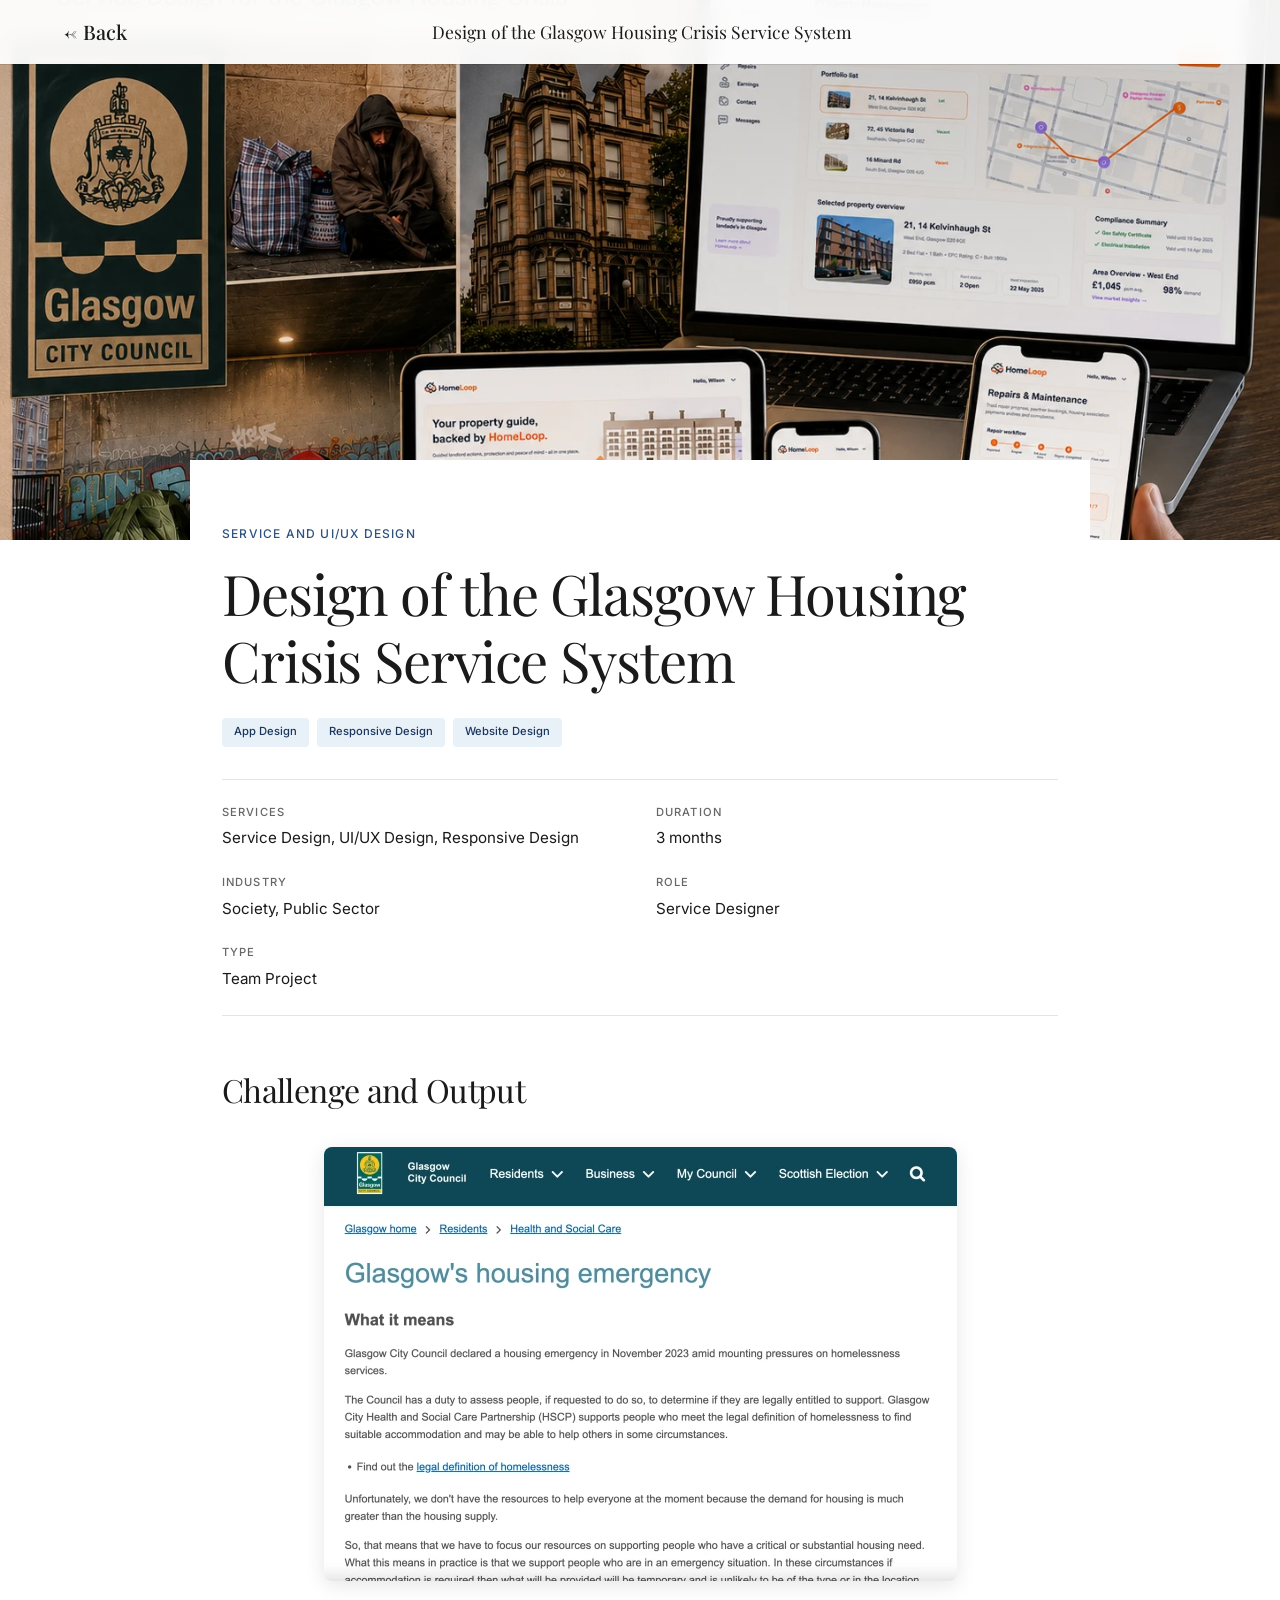
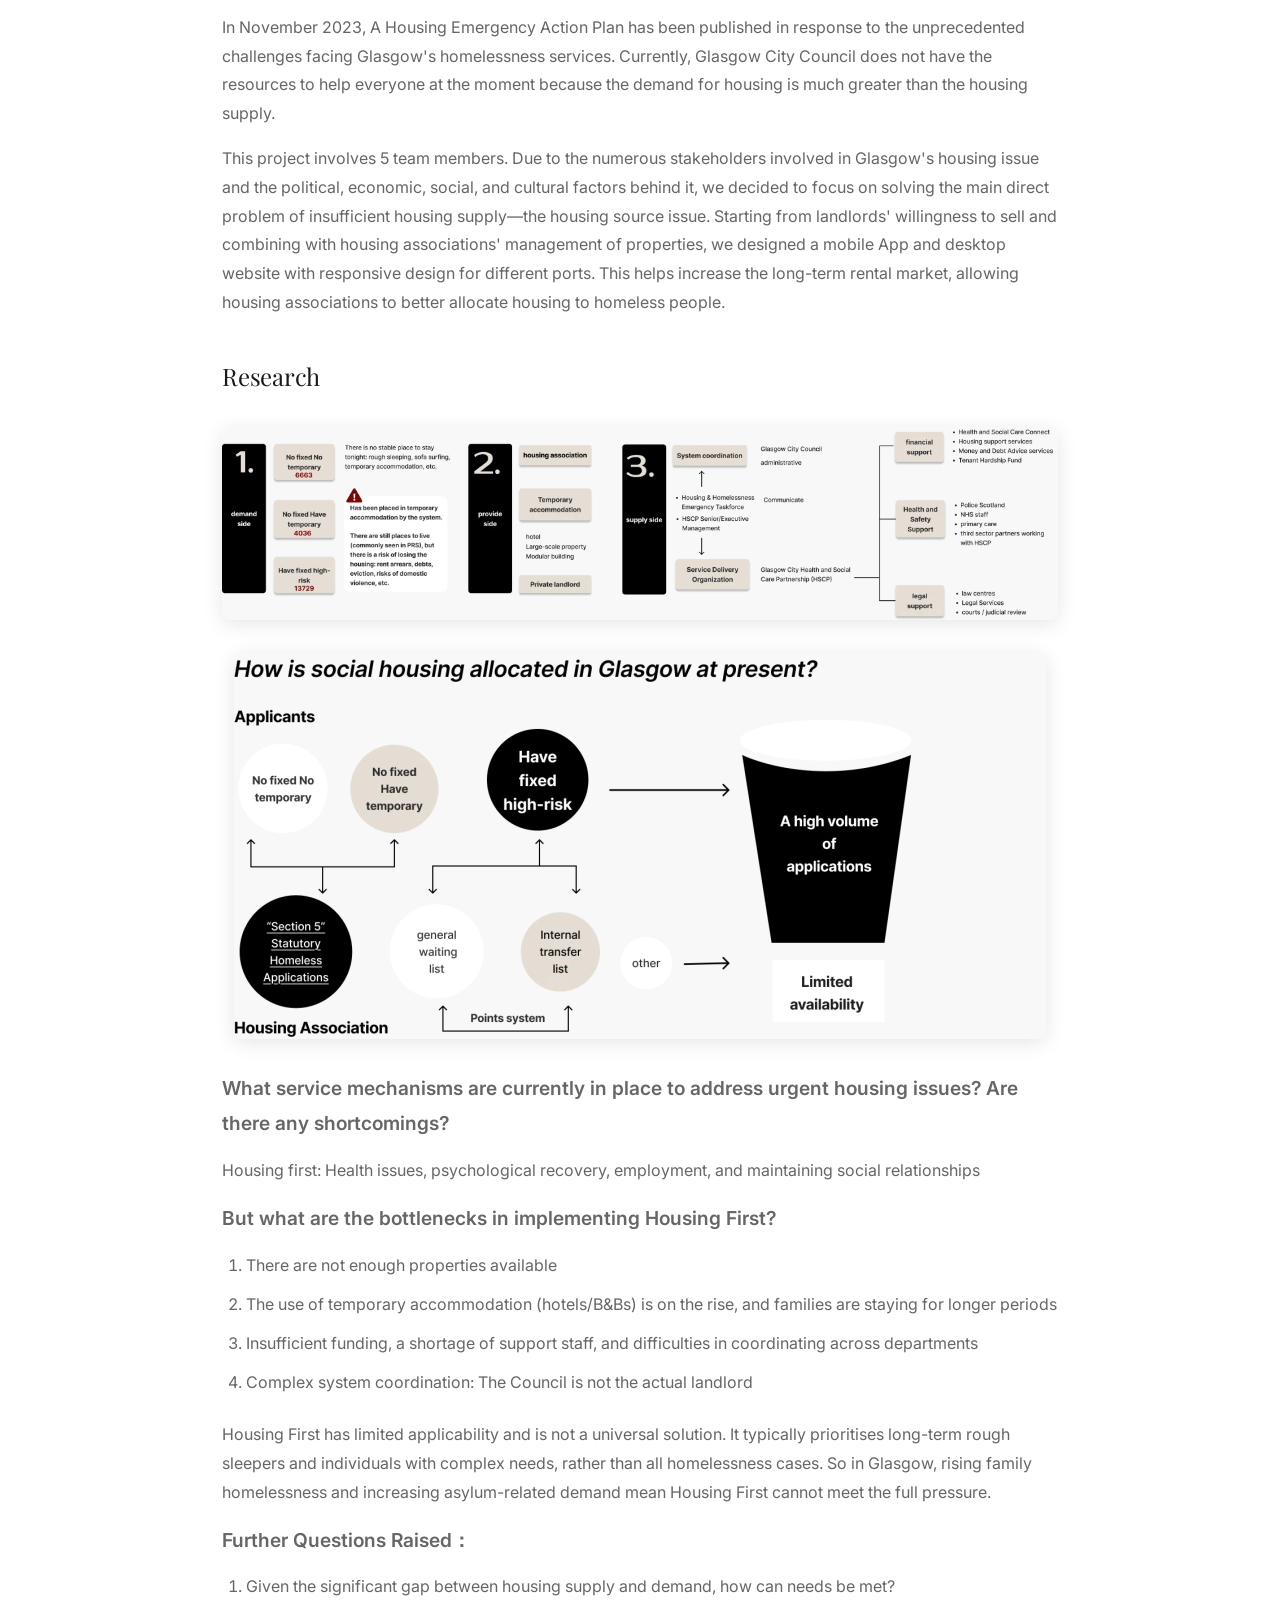
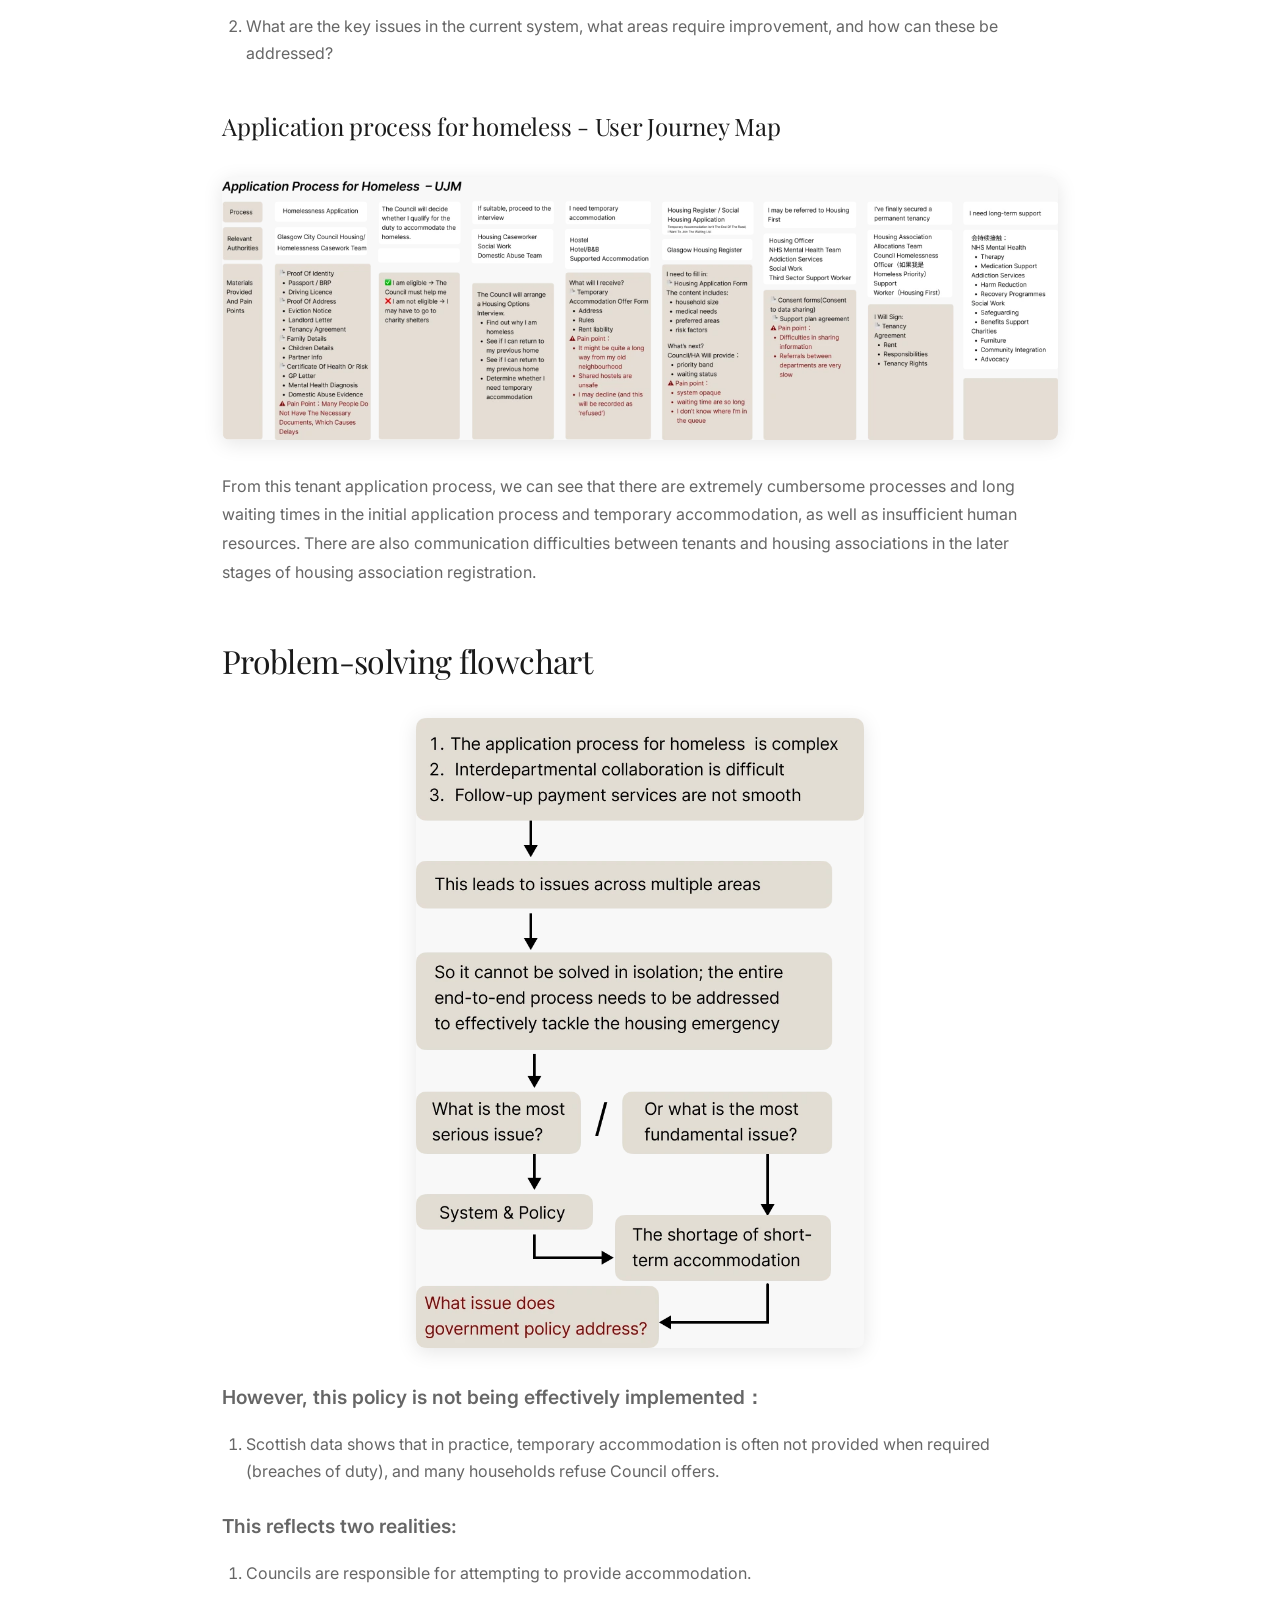
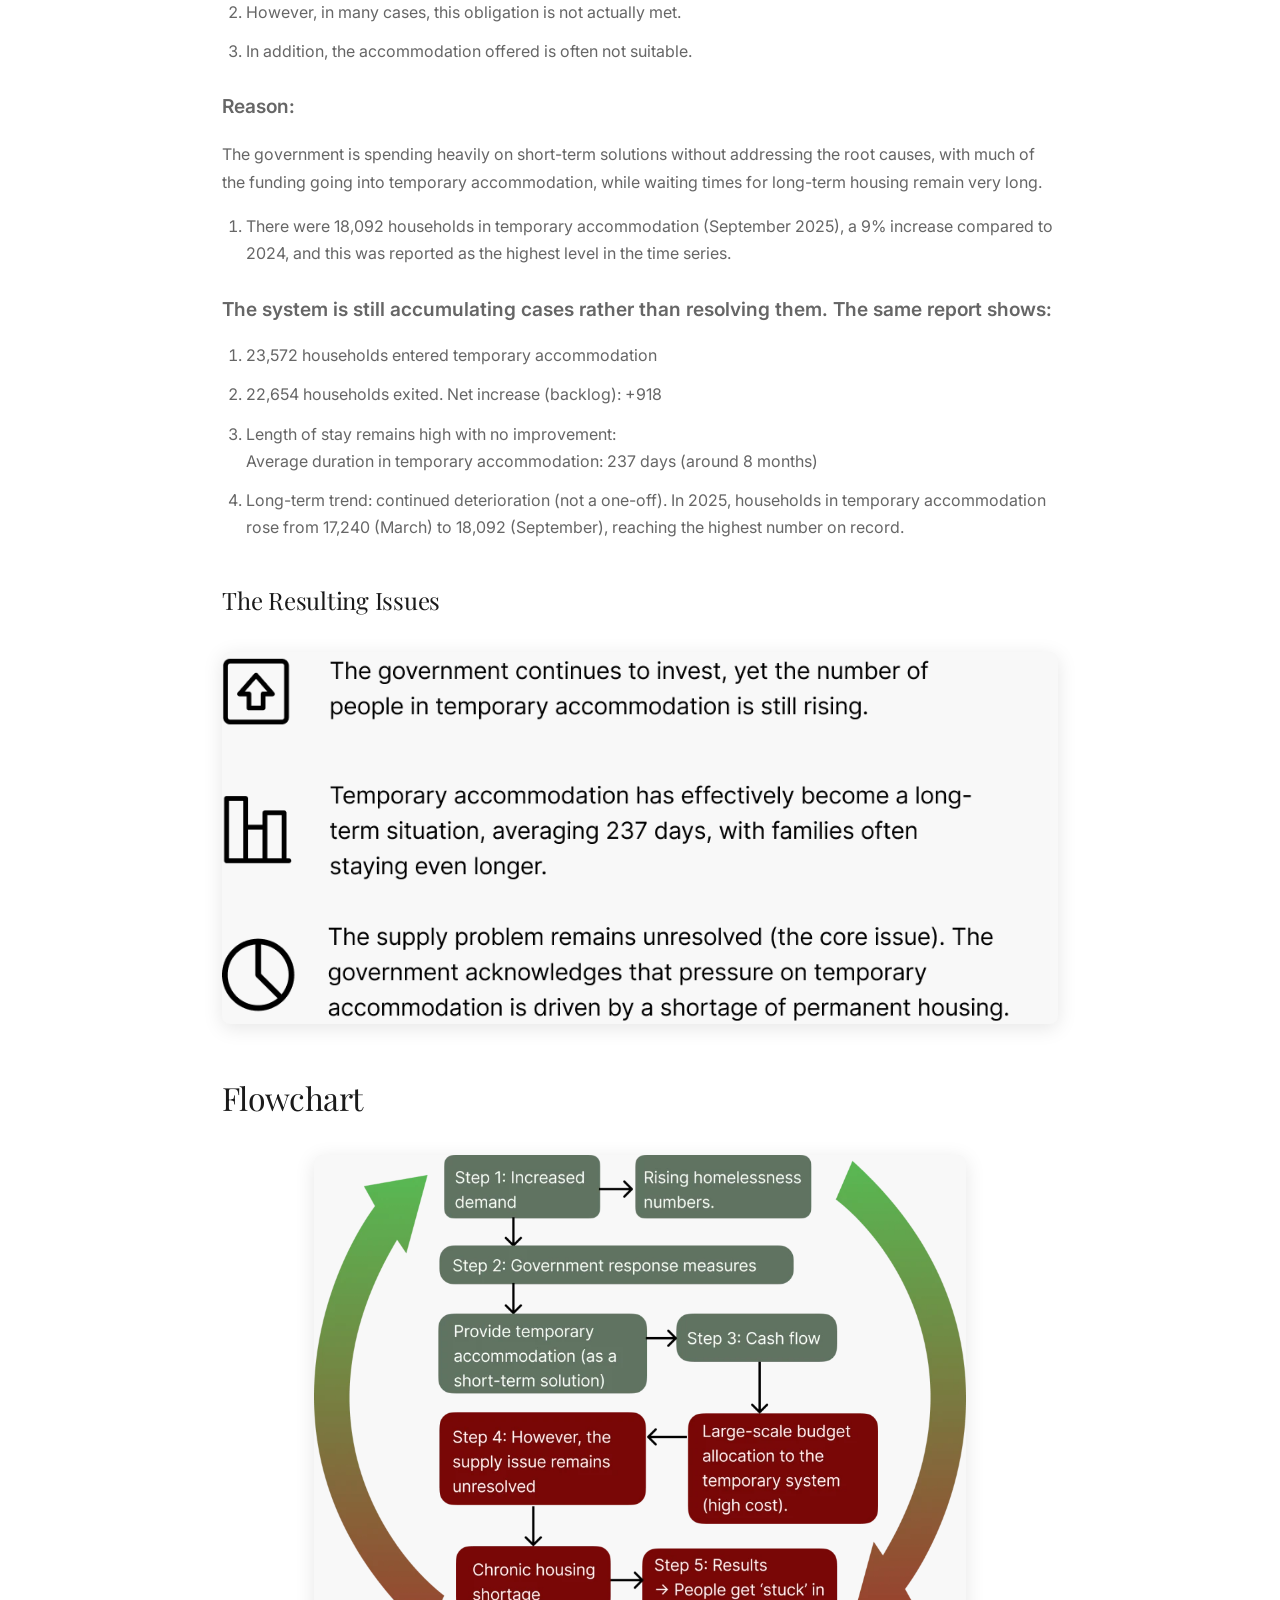
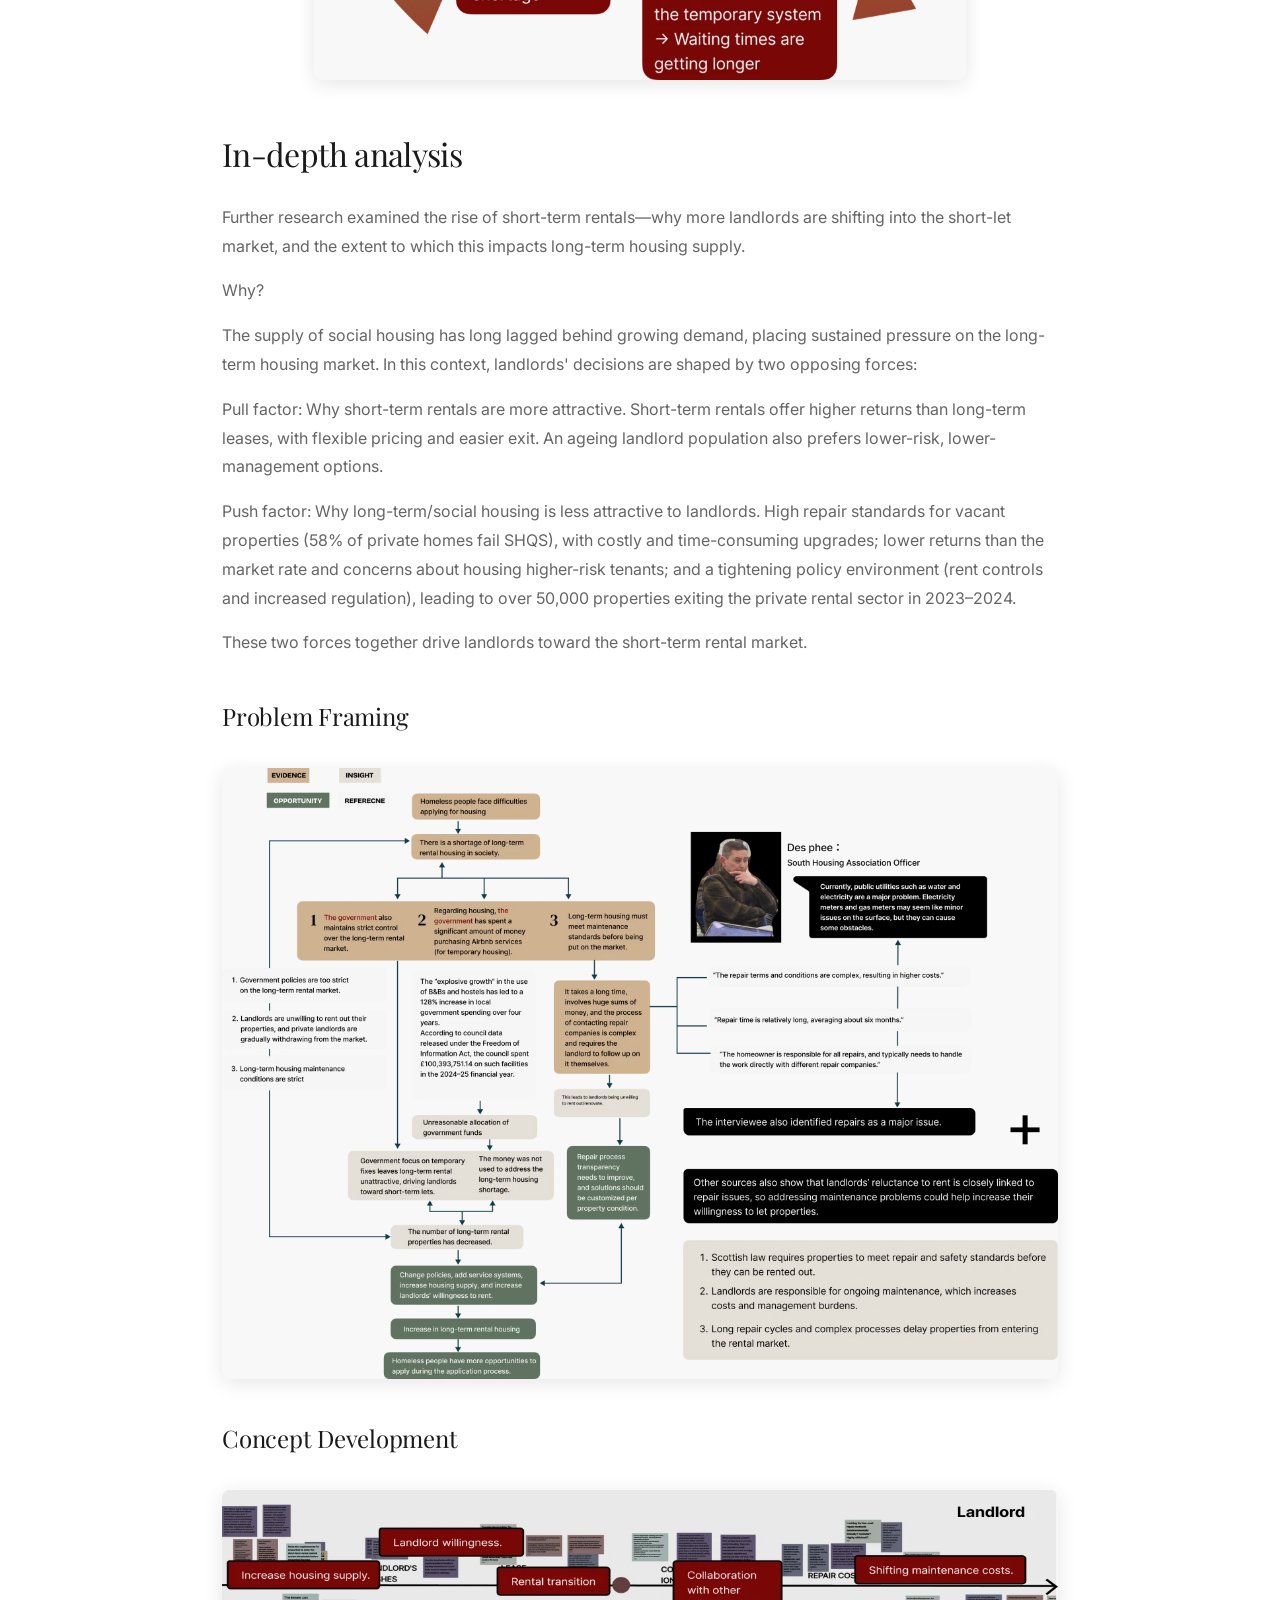
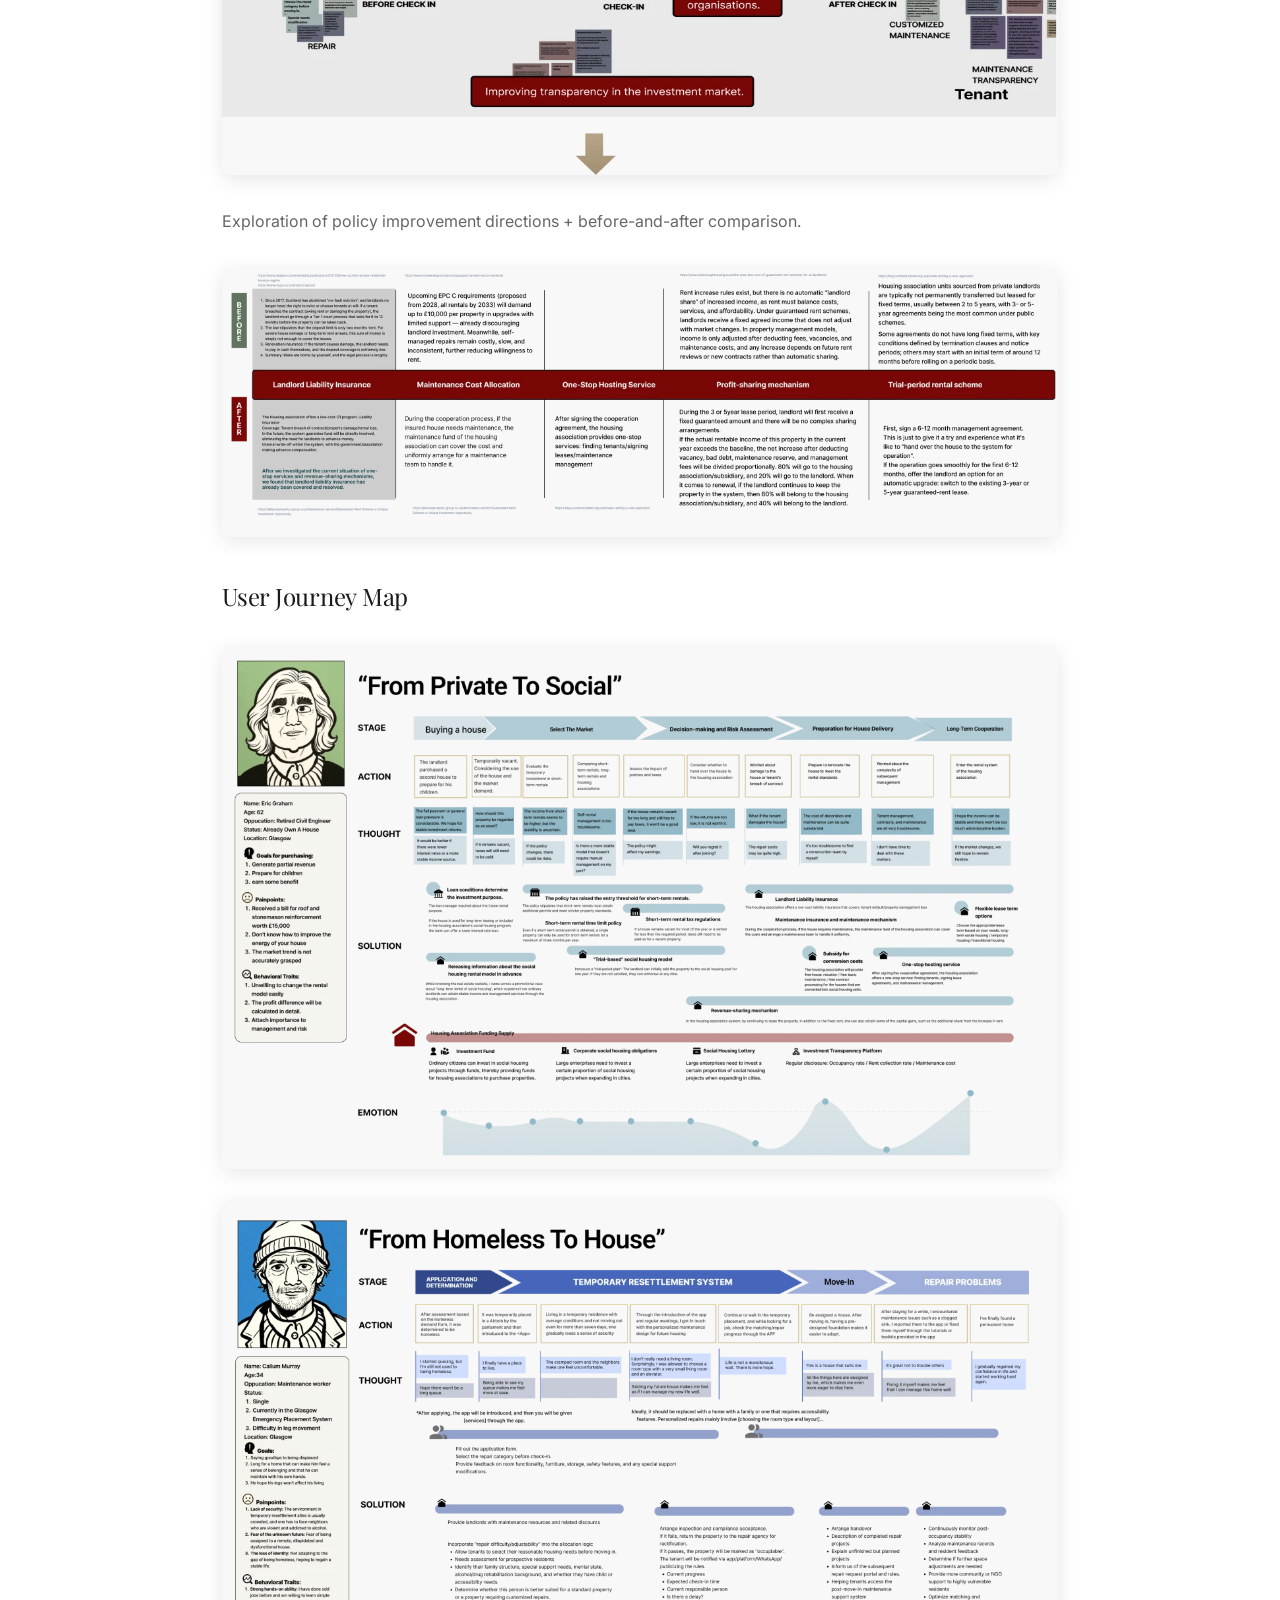
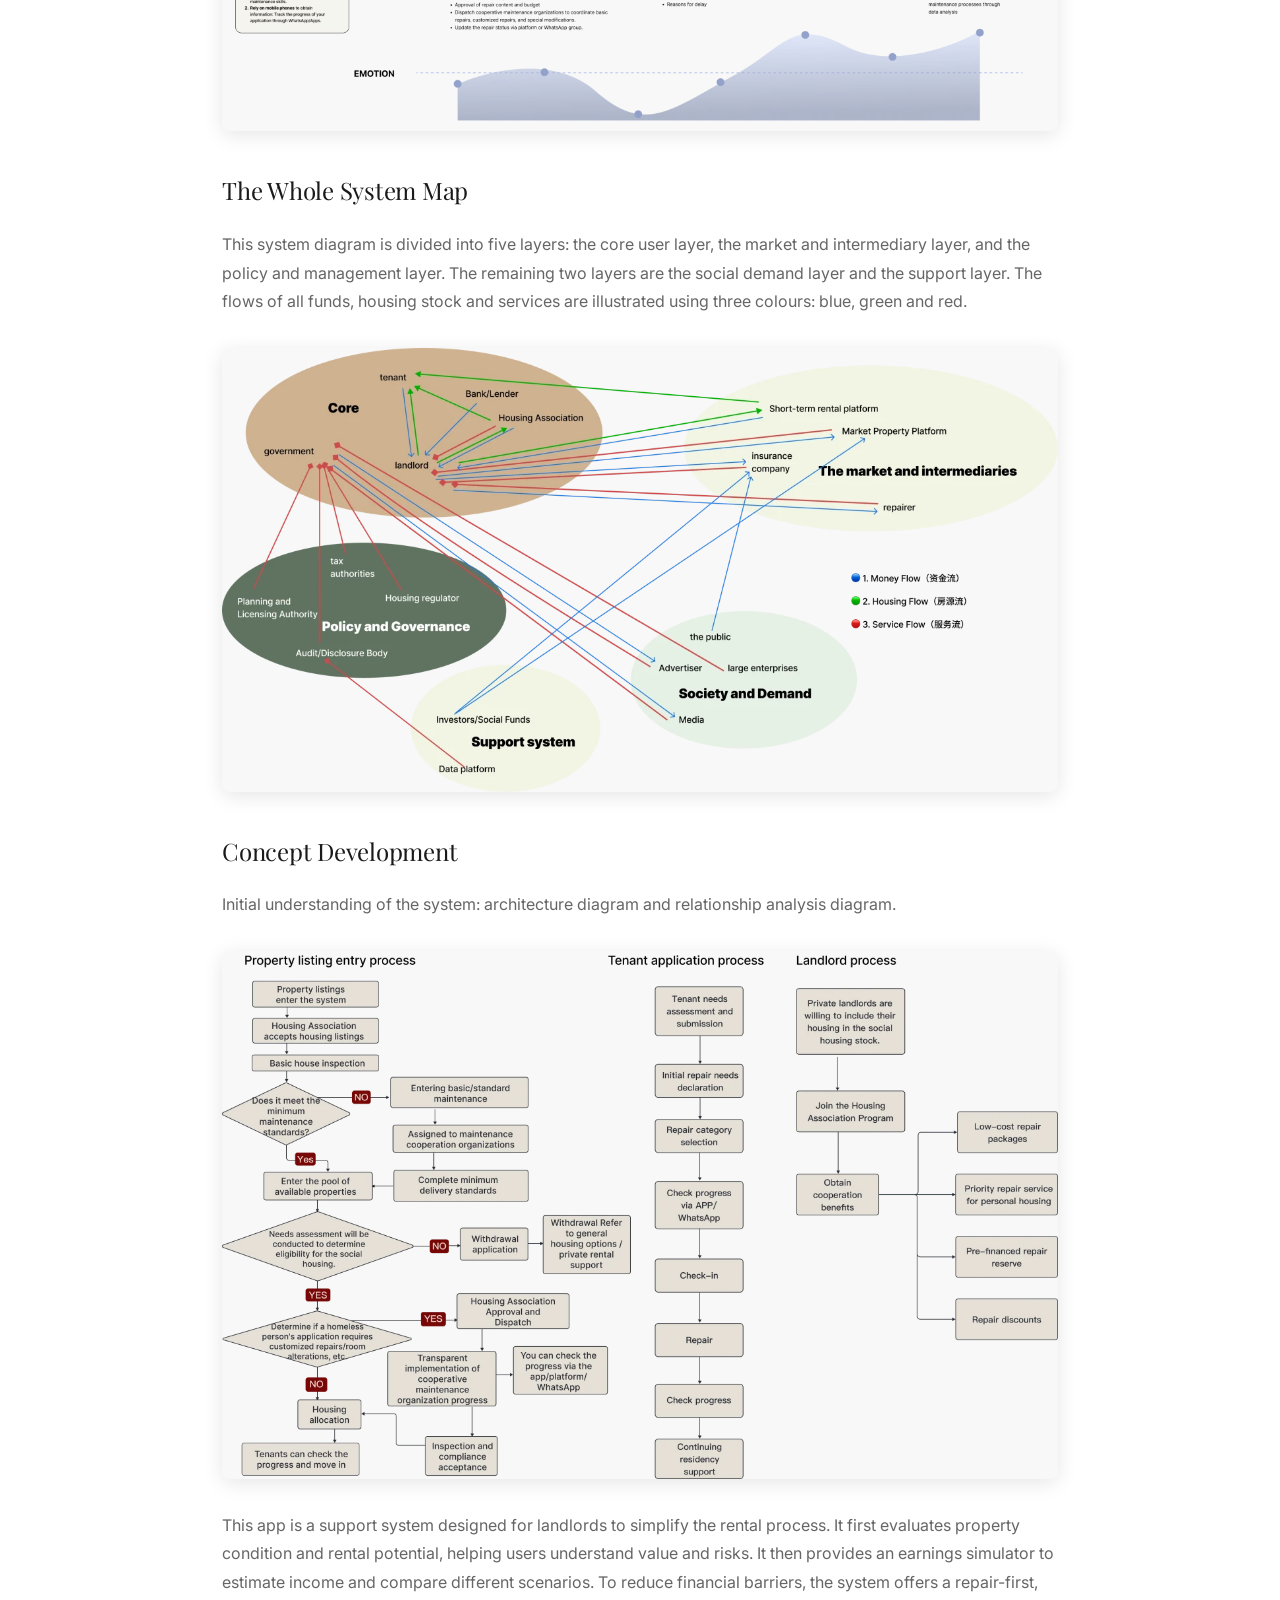
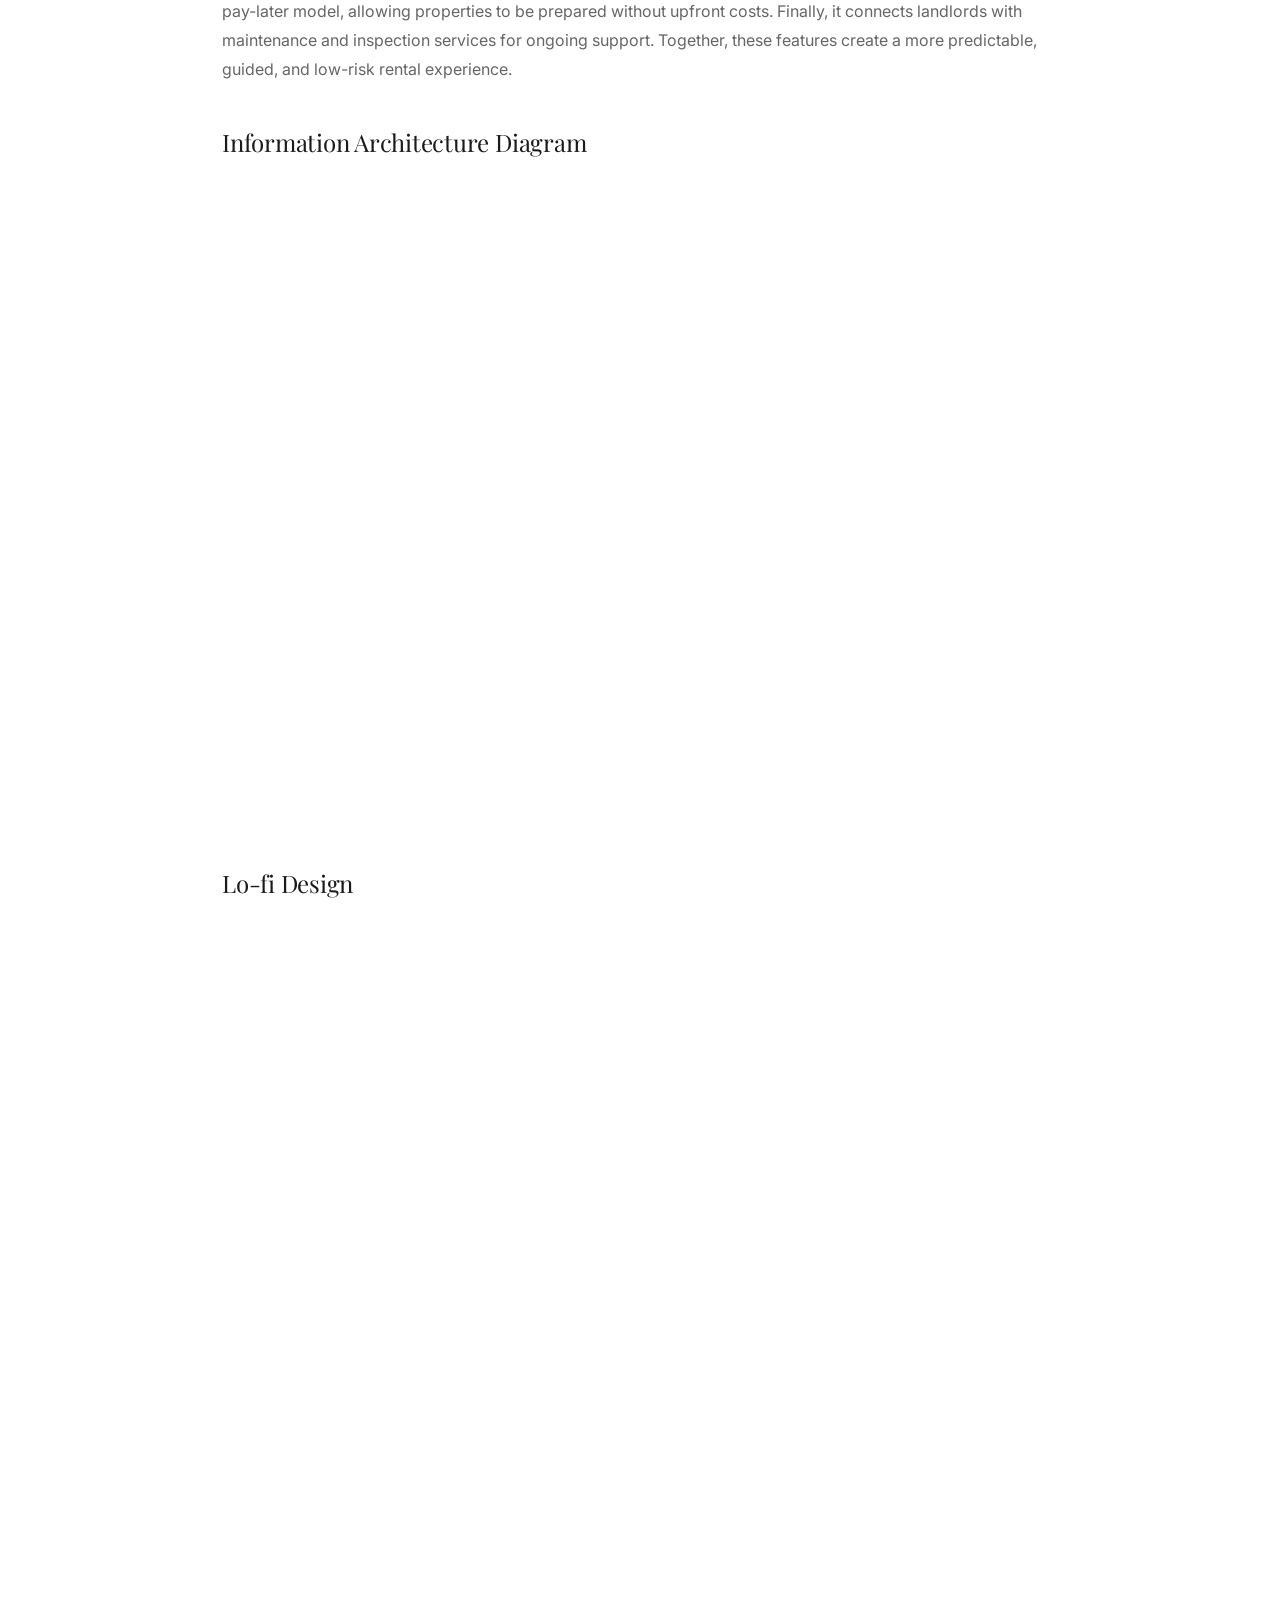
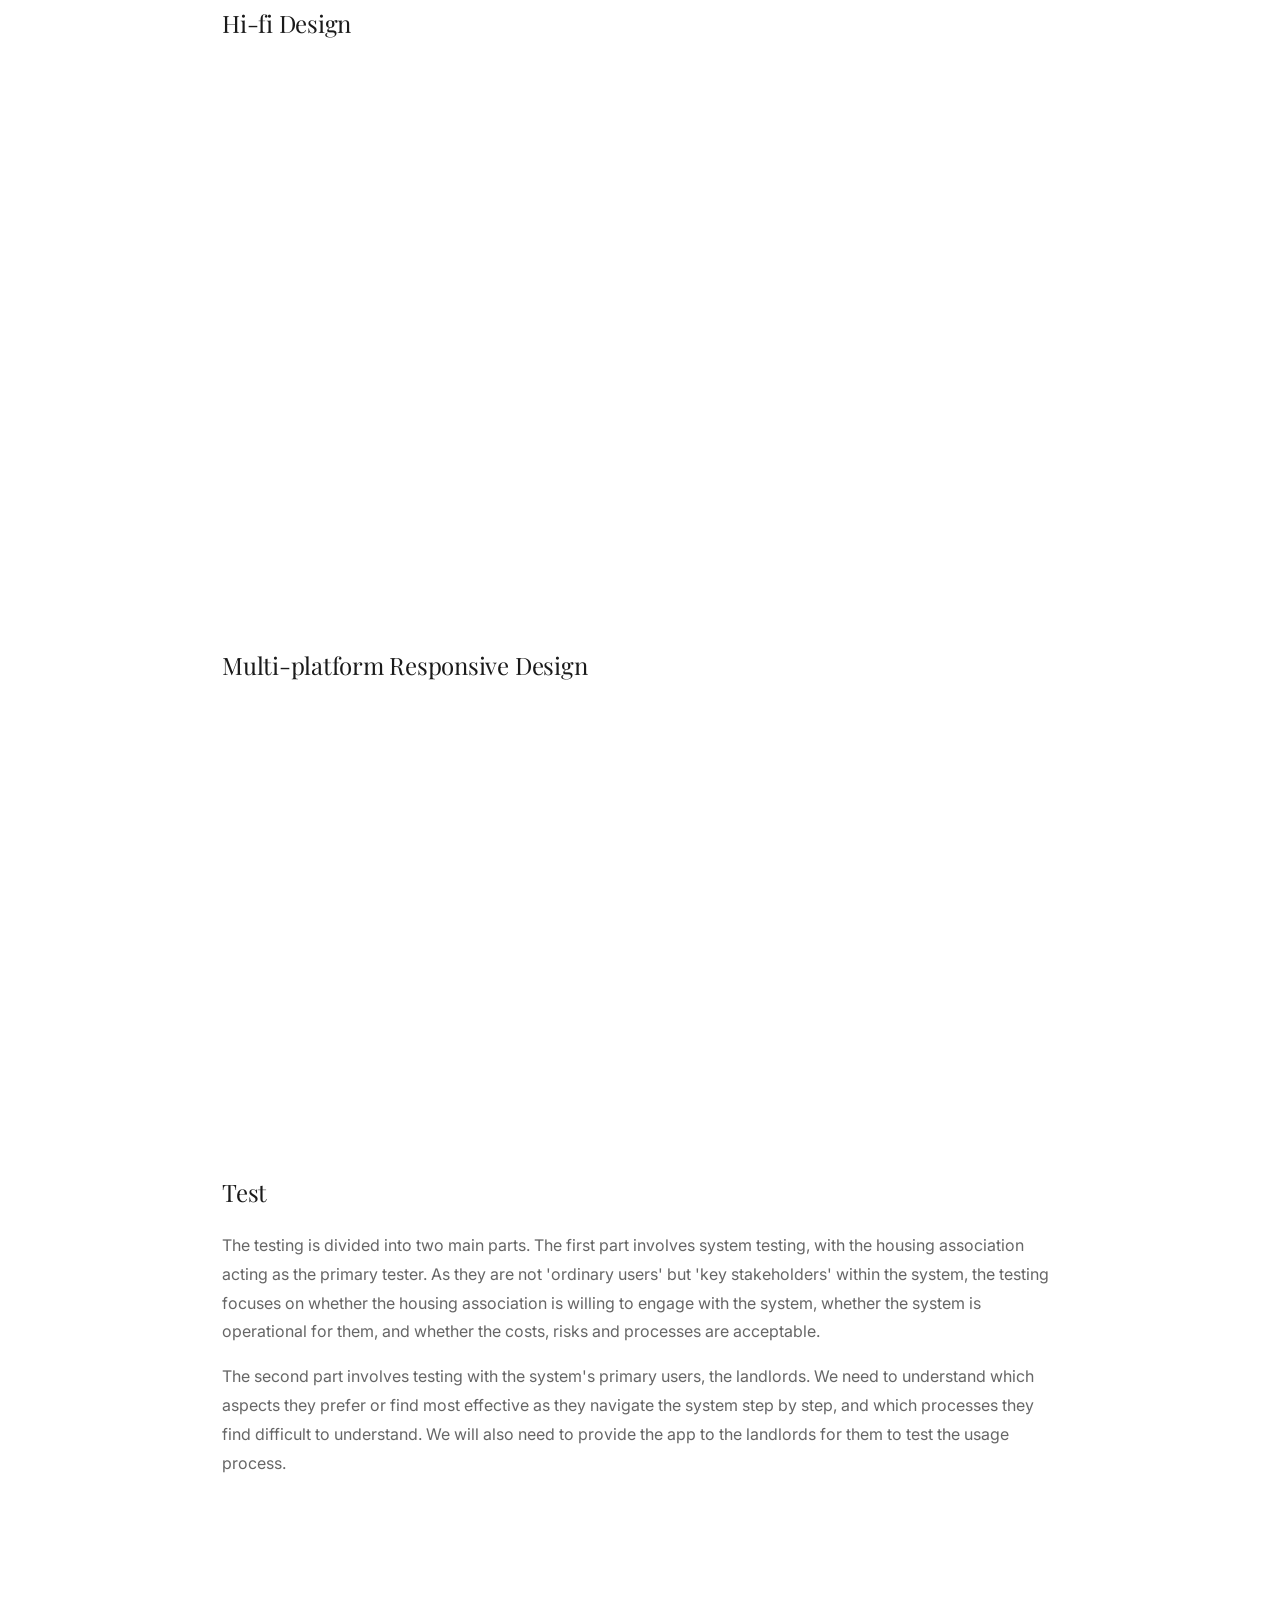
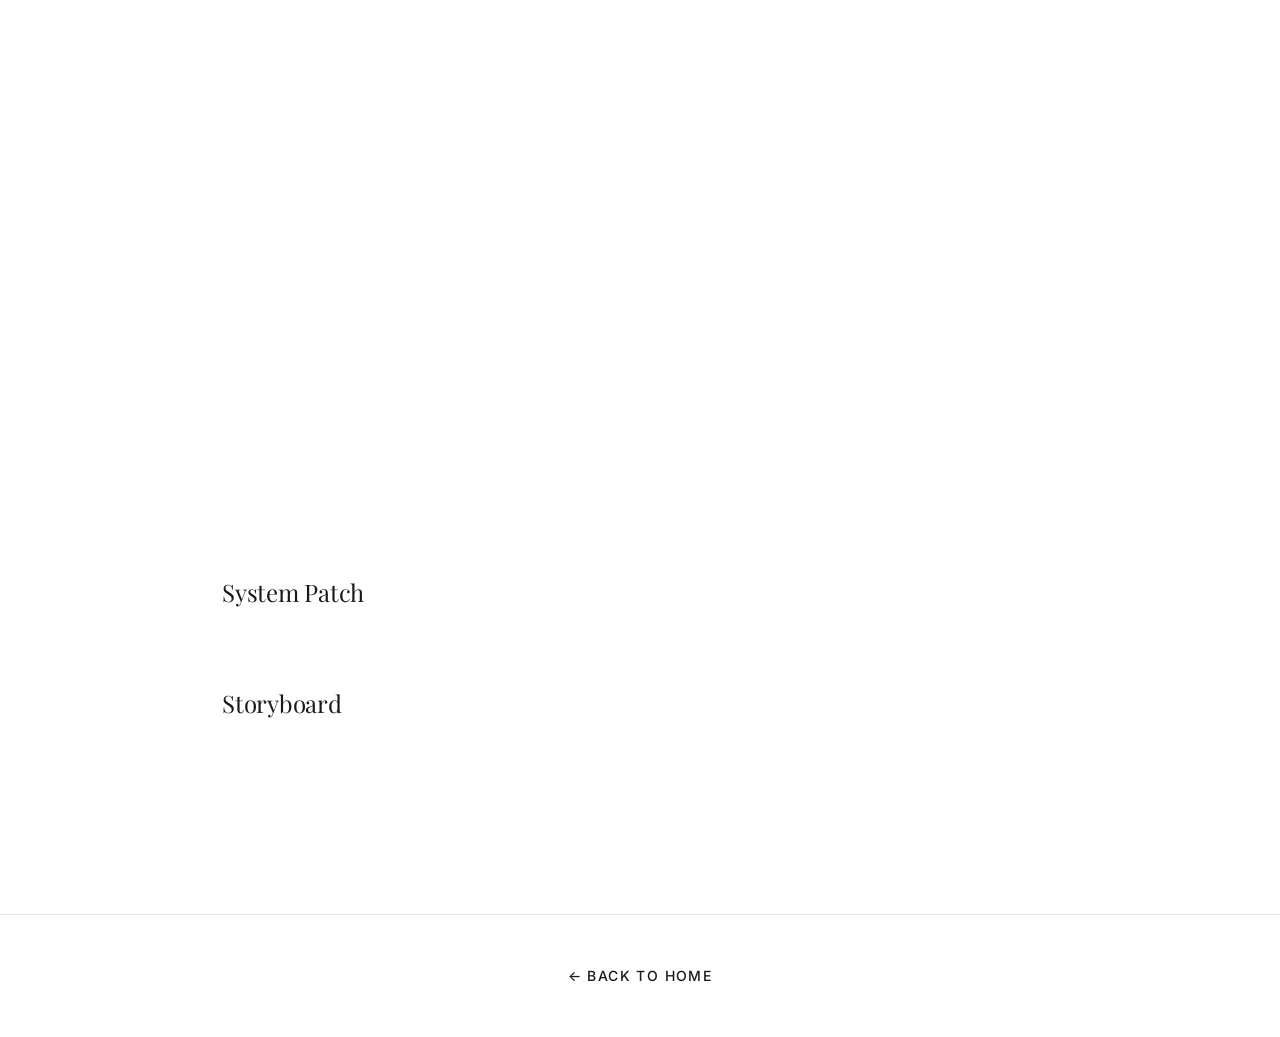
==== commit 609b0fb4: "feat:提交修改" ====
--- a/docs/project/glasgow-housing.html
+++ b/docs/project/glasgow-housing.html
@@ -265,6 +265,10 @@
             opacity: 1;
         }
 
+        .markdown-content img.img-medium {
+            max-width: 78%;
+        }
+
         /* Image row layout */
         .image-row {
             display: flex;
@@ -312,15 +316,16 @@
         /* Side by side images */
         .image-row-side {
             display: grid;
-            grid-template-columns: repeat(2, 1fr);
+            grid-template-columns: repeat(2, minmax(0, 1fr));
             gap: 1rem;
             margin: 2rem 0;
             width: 100%;
+            align-items: center;
         }
 
         .image-row-side img {
             width: 100%;
-            height: auto;
+            height: 320px;
             margin: 0;
             object-fit: contain;
         }
@@ -396,6 +401,18 @@
             .project-info {
                 grid-template-columns: 1fr;
                 gap: 1rem;
+            }
+
+            .markdown-content img.img-medium {
+                max-width: 100%;
+            }
+
+            .image-row-side {
+                grid-template-columns: 1fr;
+            }
+
+            .image-row-side img {
+                height: auto;
             }
         }
     </style>
@@ -502,7 +519,7 @@
 <h2>The Resulting Issues</h2>
 <img src="./images/glasgow-housing/image30.webp" alt="" loading="lazy">
 <h1>Flowchart</h1>
-<img src="./images/glasgow-housing/image29.webp" alt="" loading="lazy">
+<img src="./images/glasgow-housing/image29.webp" alt="" loading="lazy" class="img-medium">
 <h1>In-depth analysis</h1>
 <p>Further research examined the rise of short-term rentals—why more landlords are shifting into the short-let market, and the extent to which this impacts long-term housing supply.</p>
 <p>Why?</p>
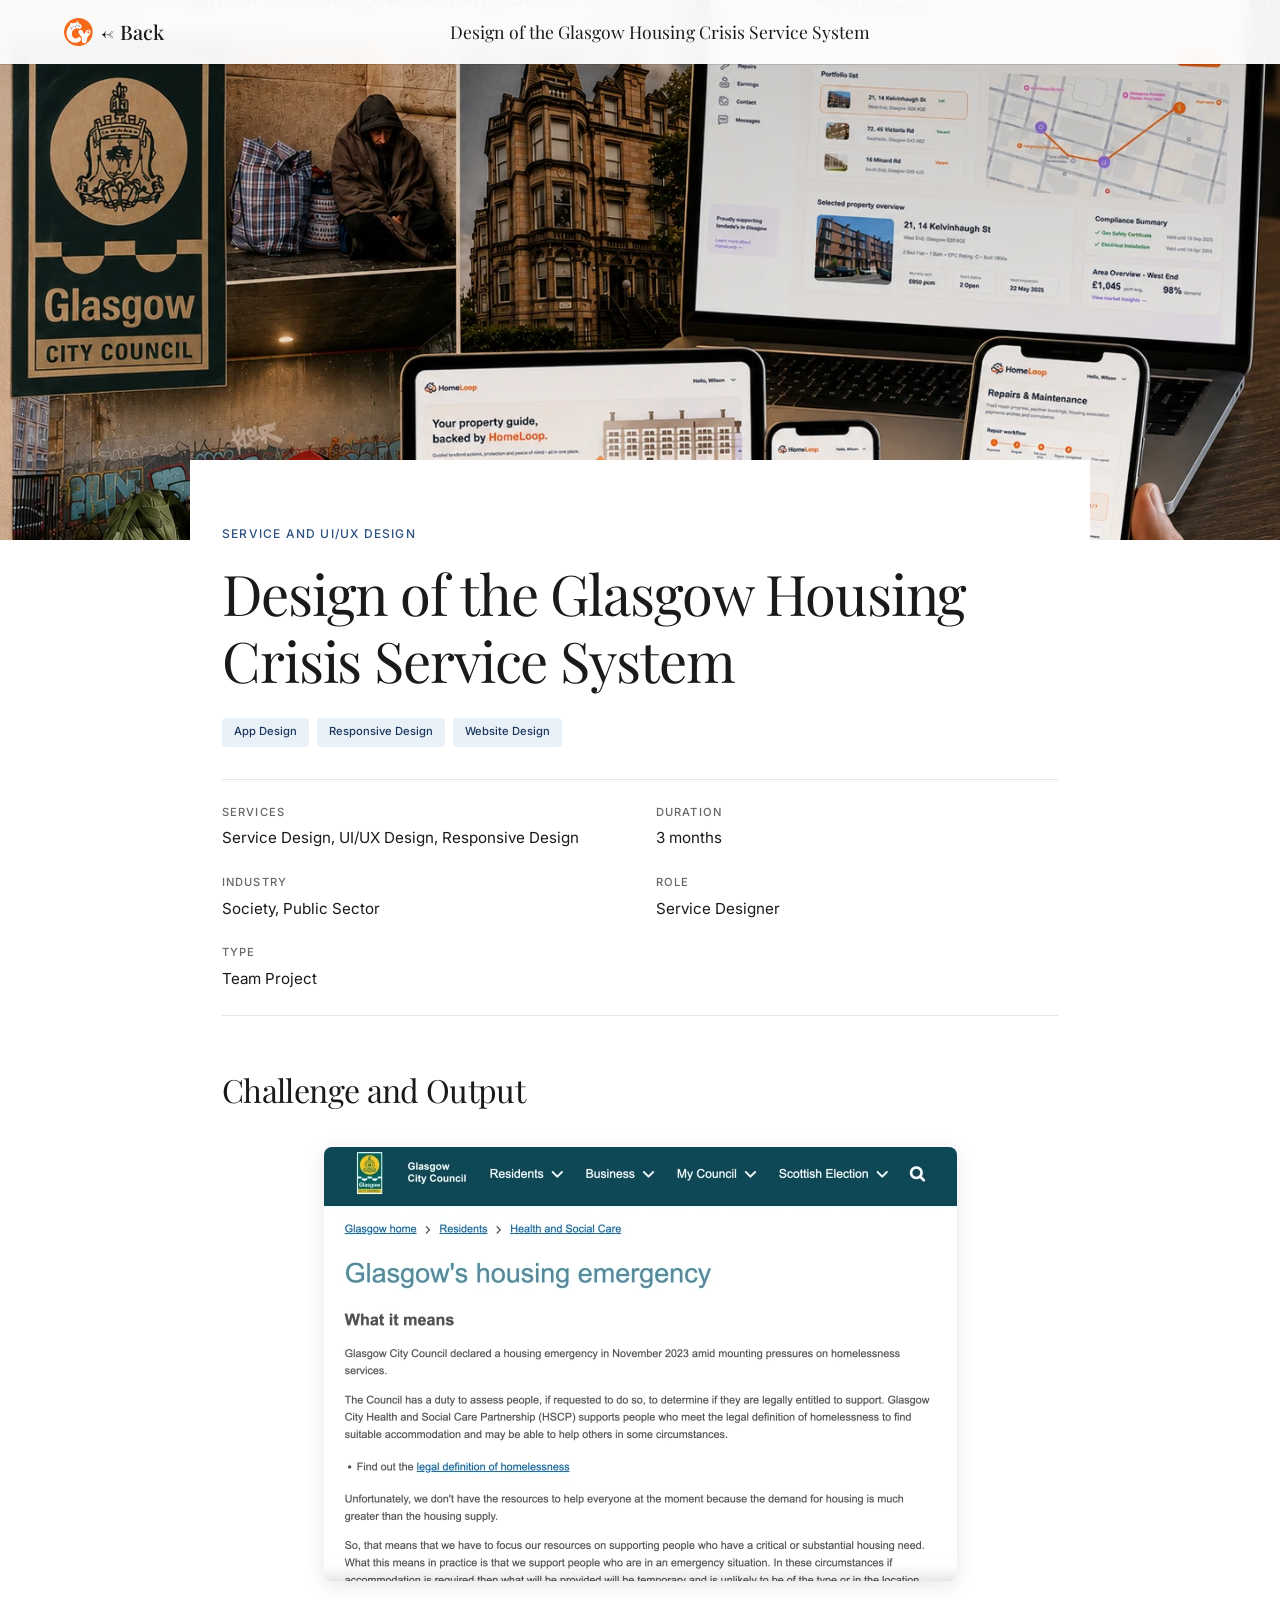
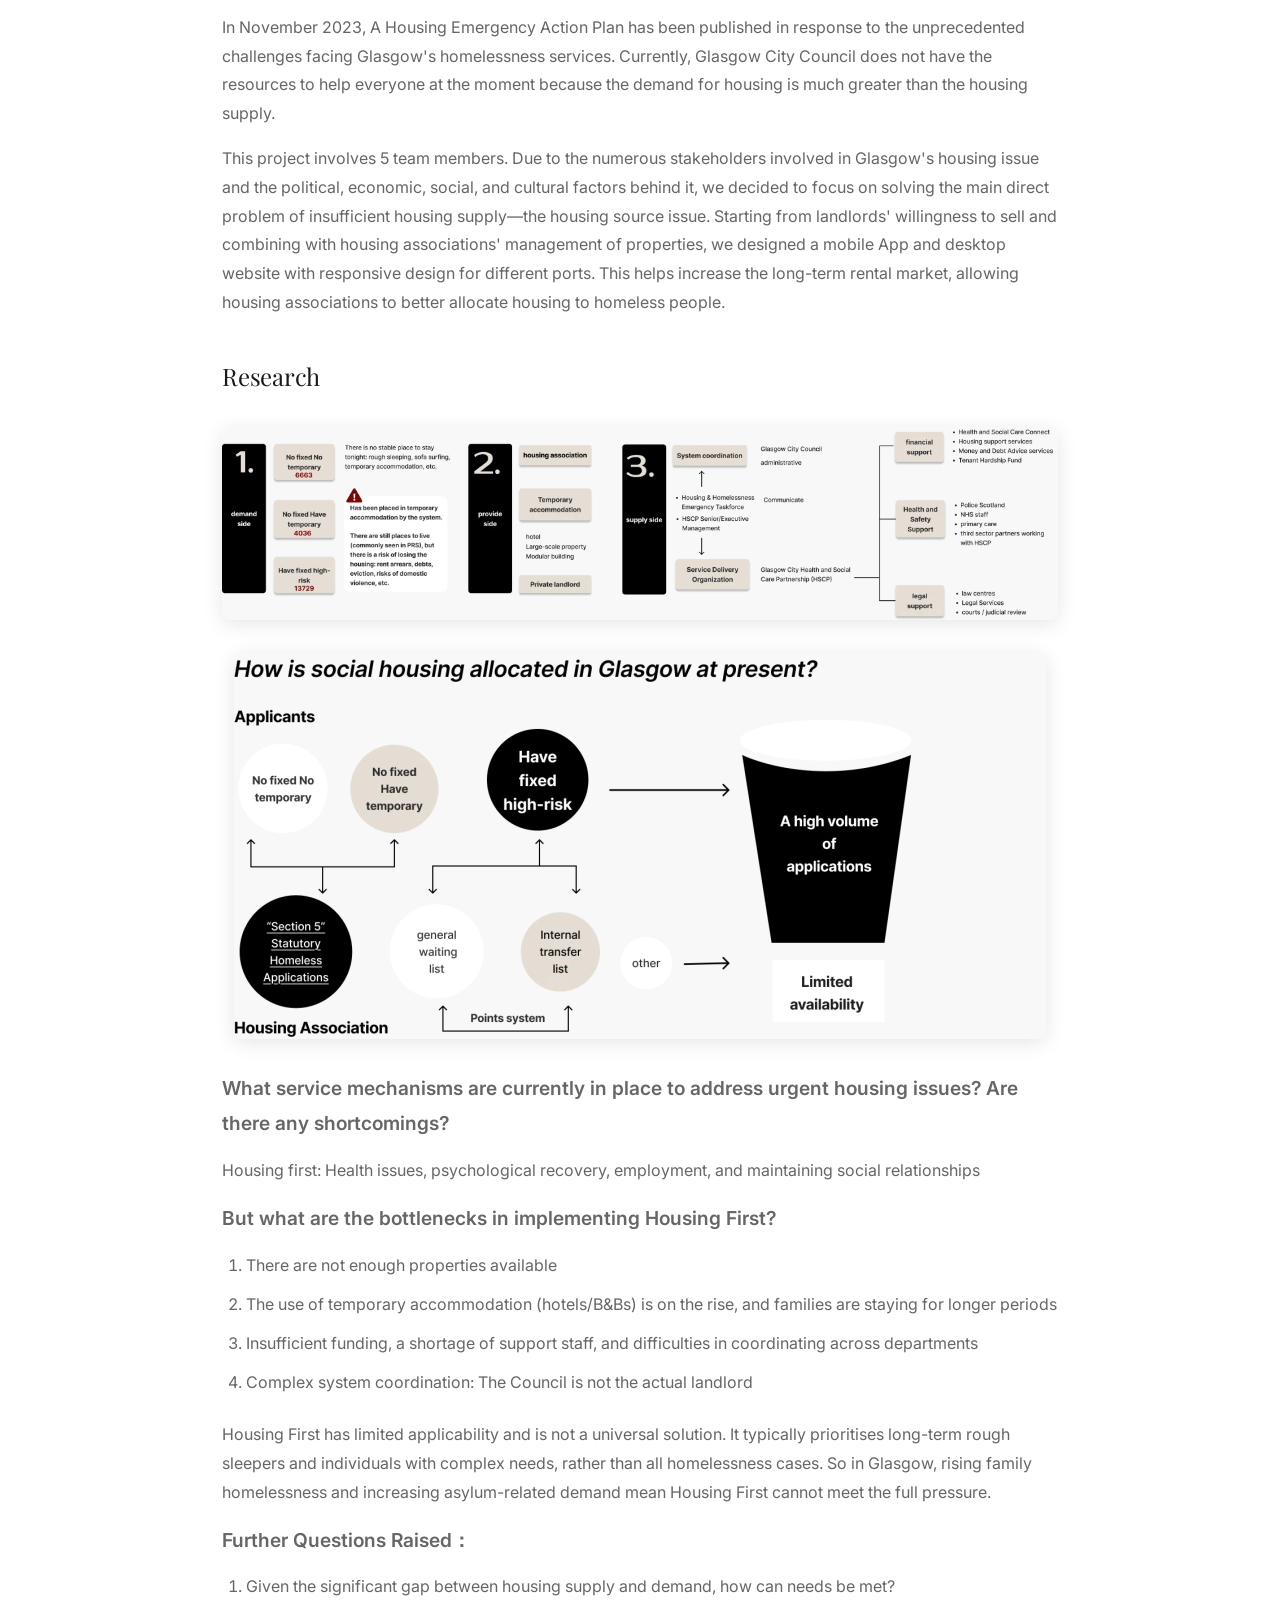
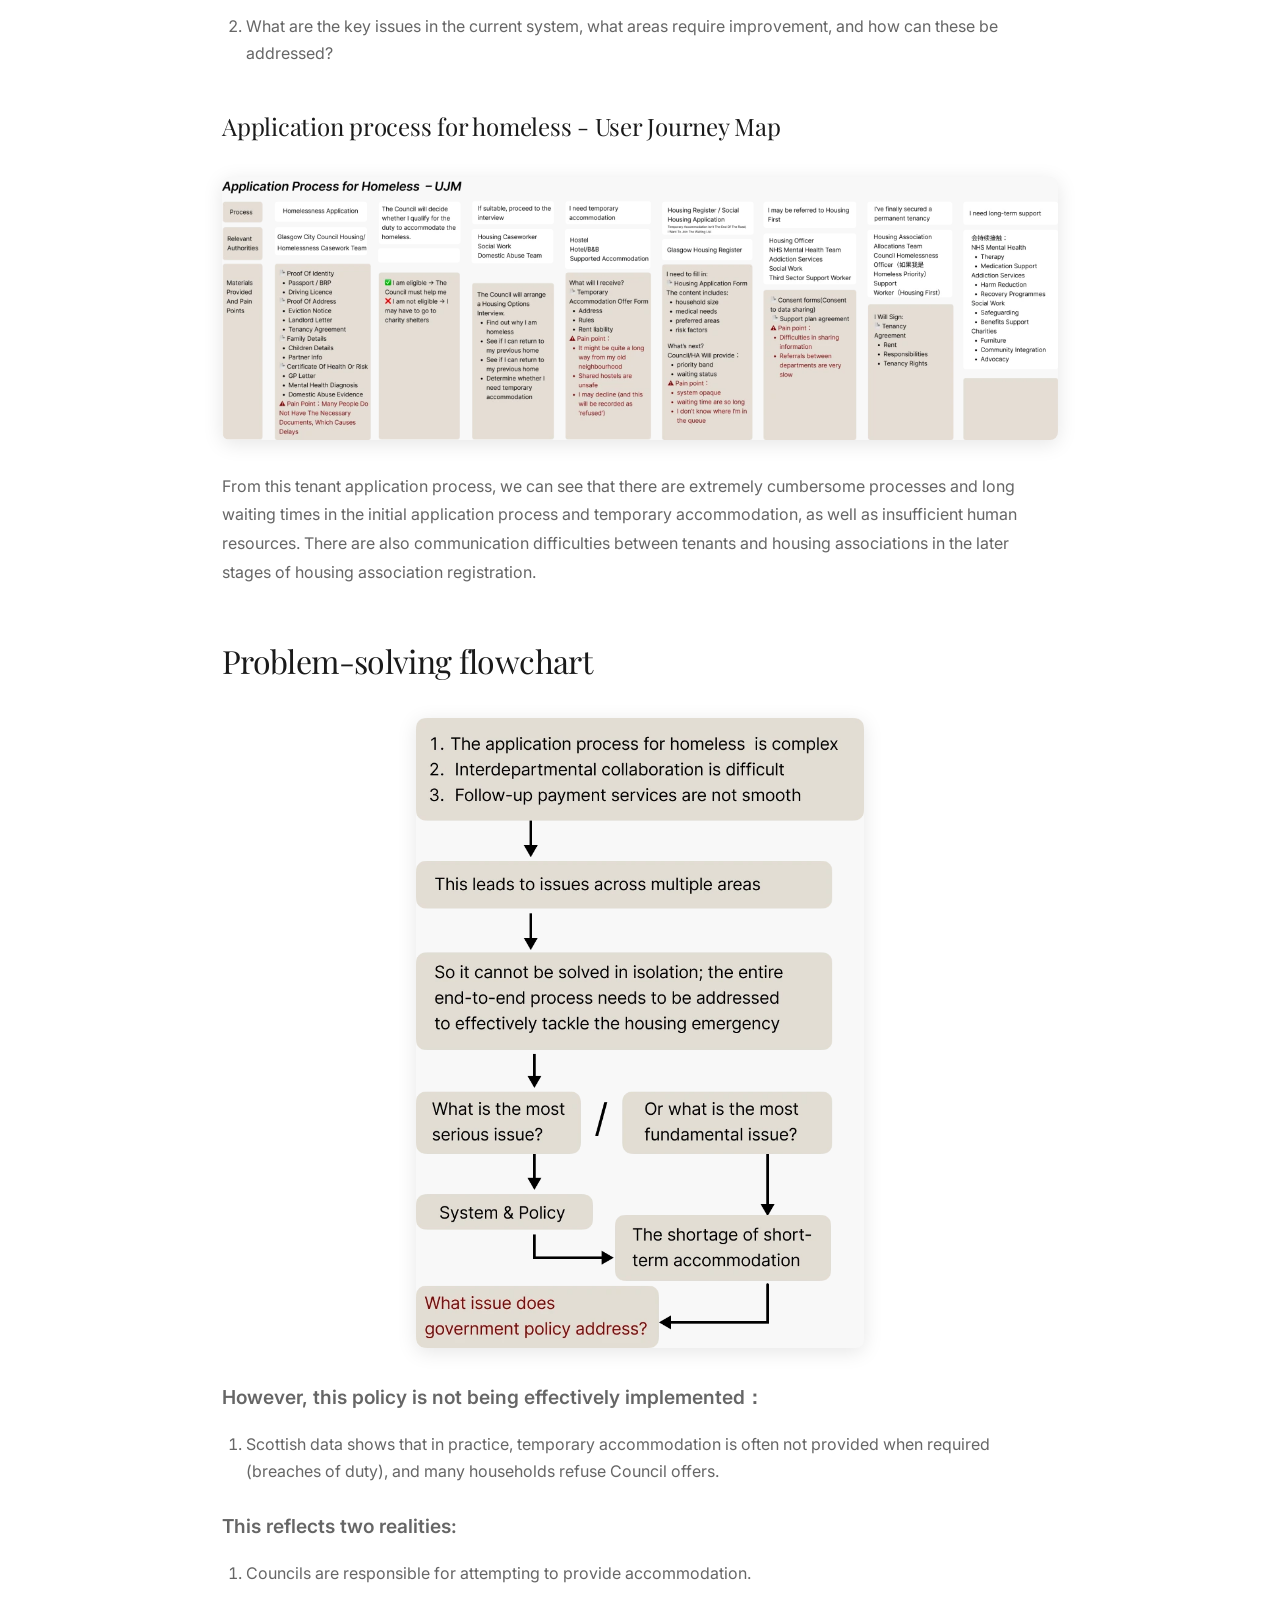
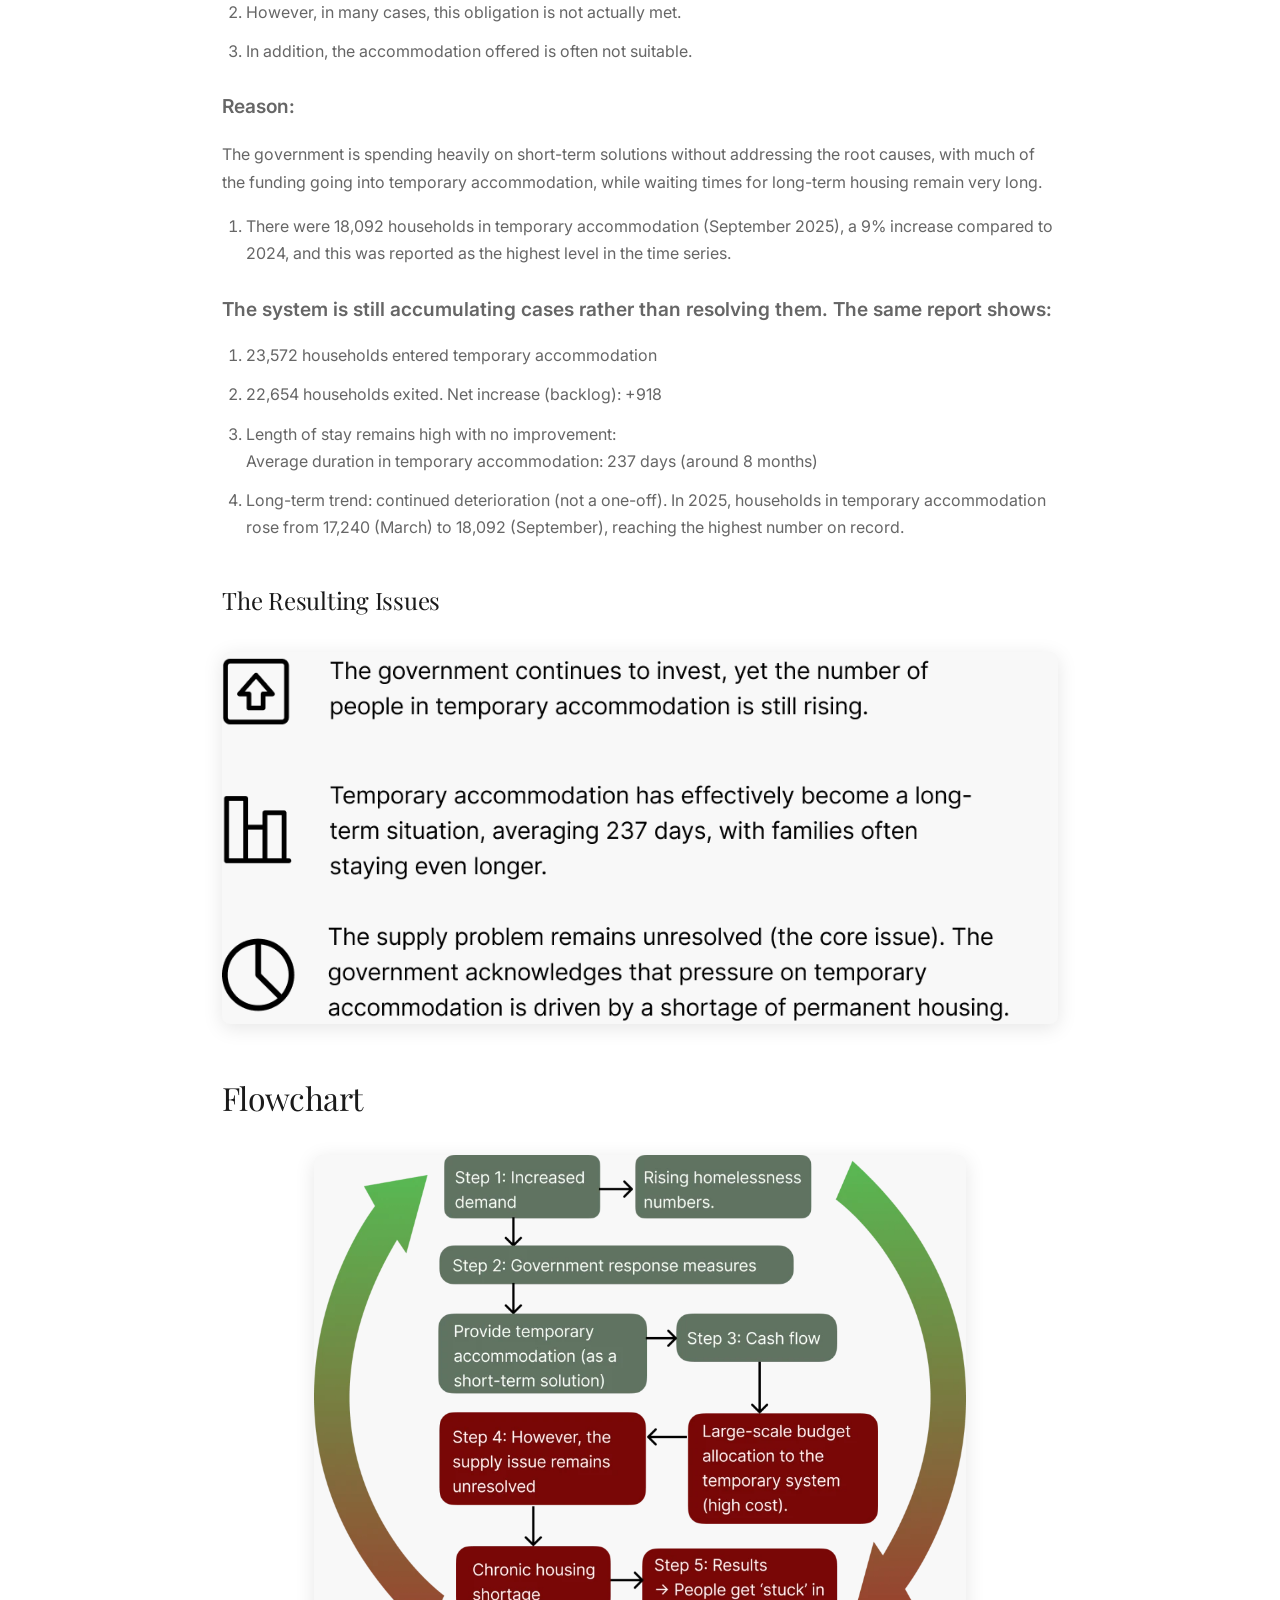
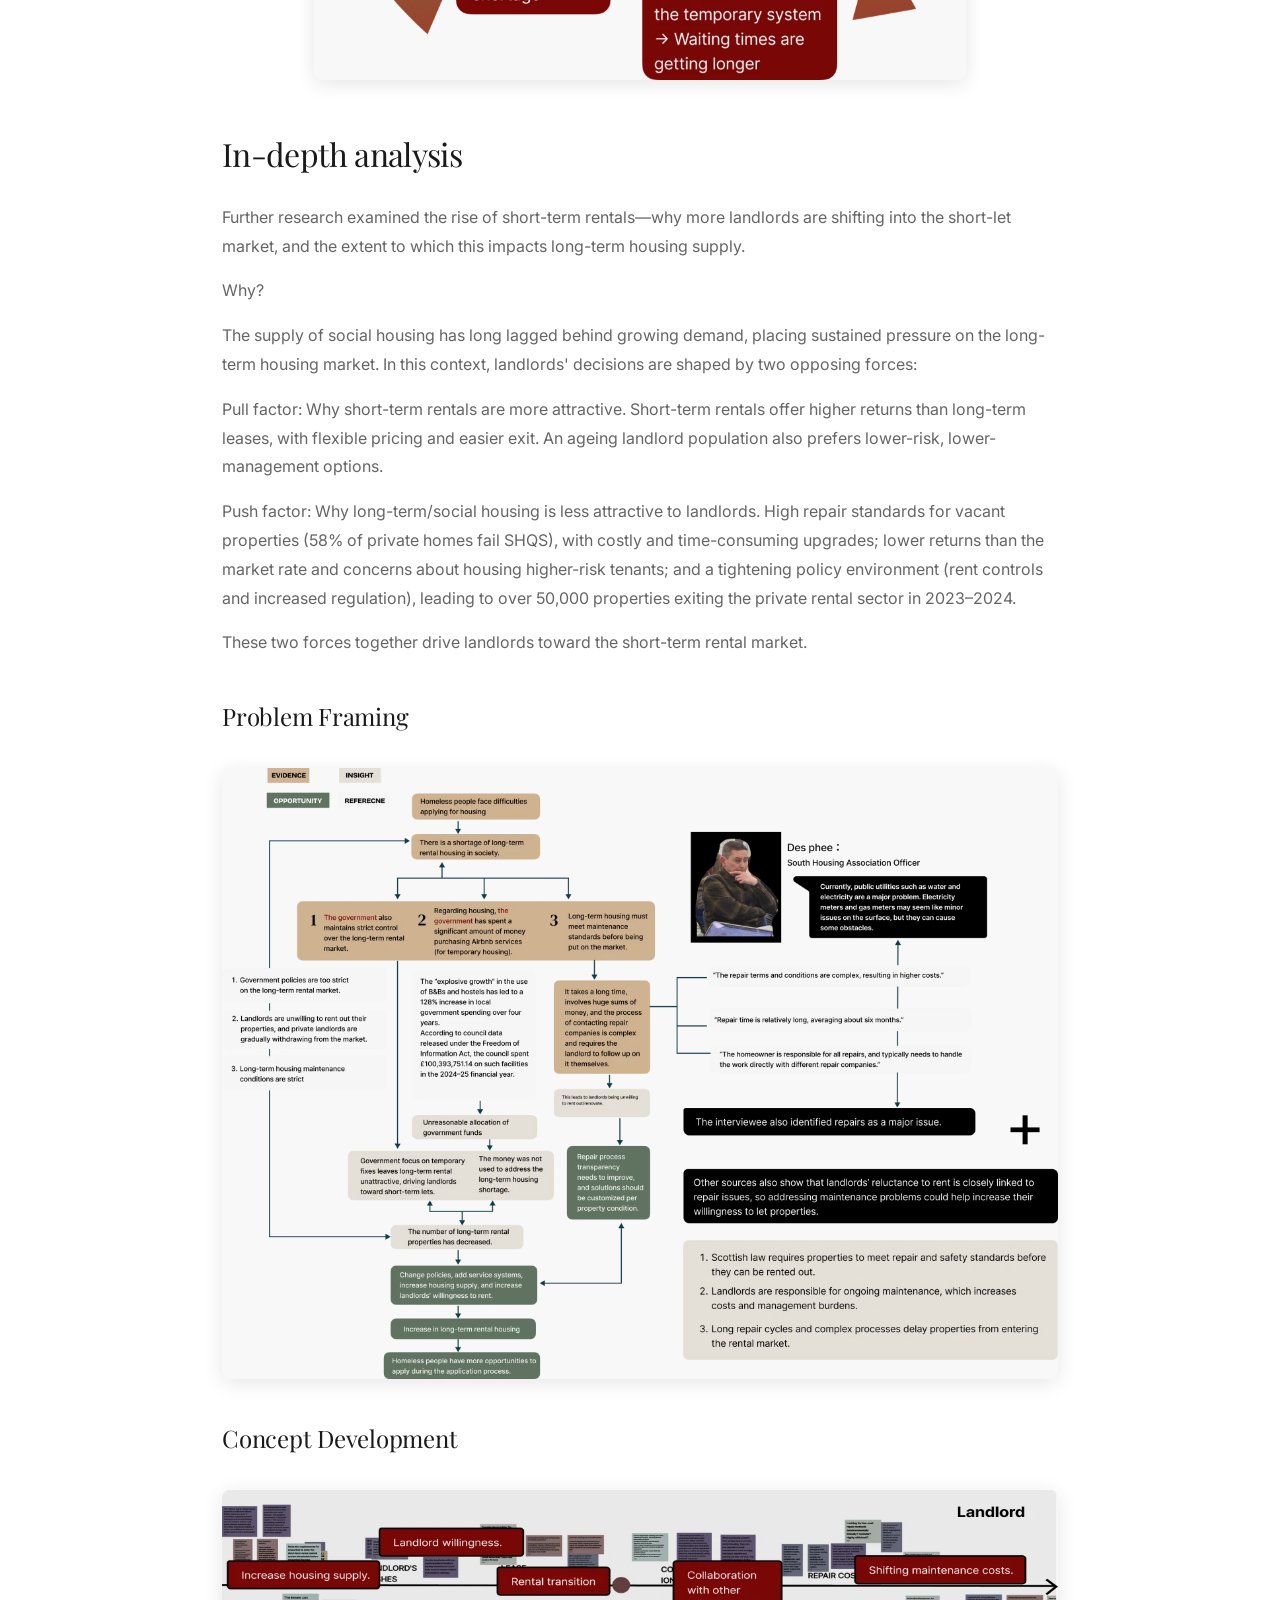
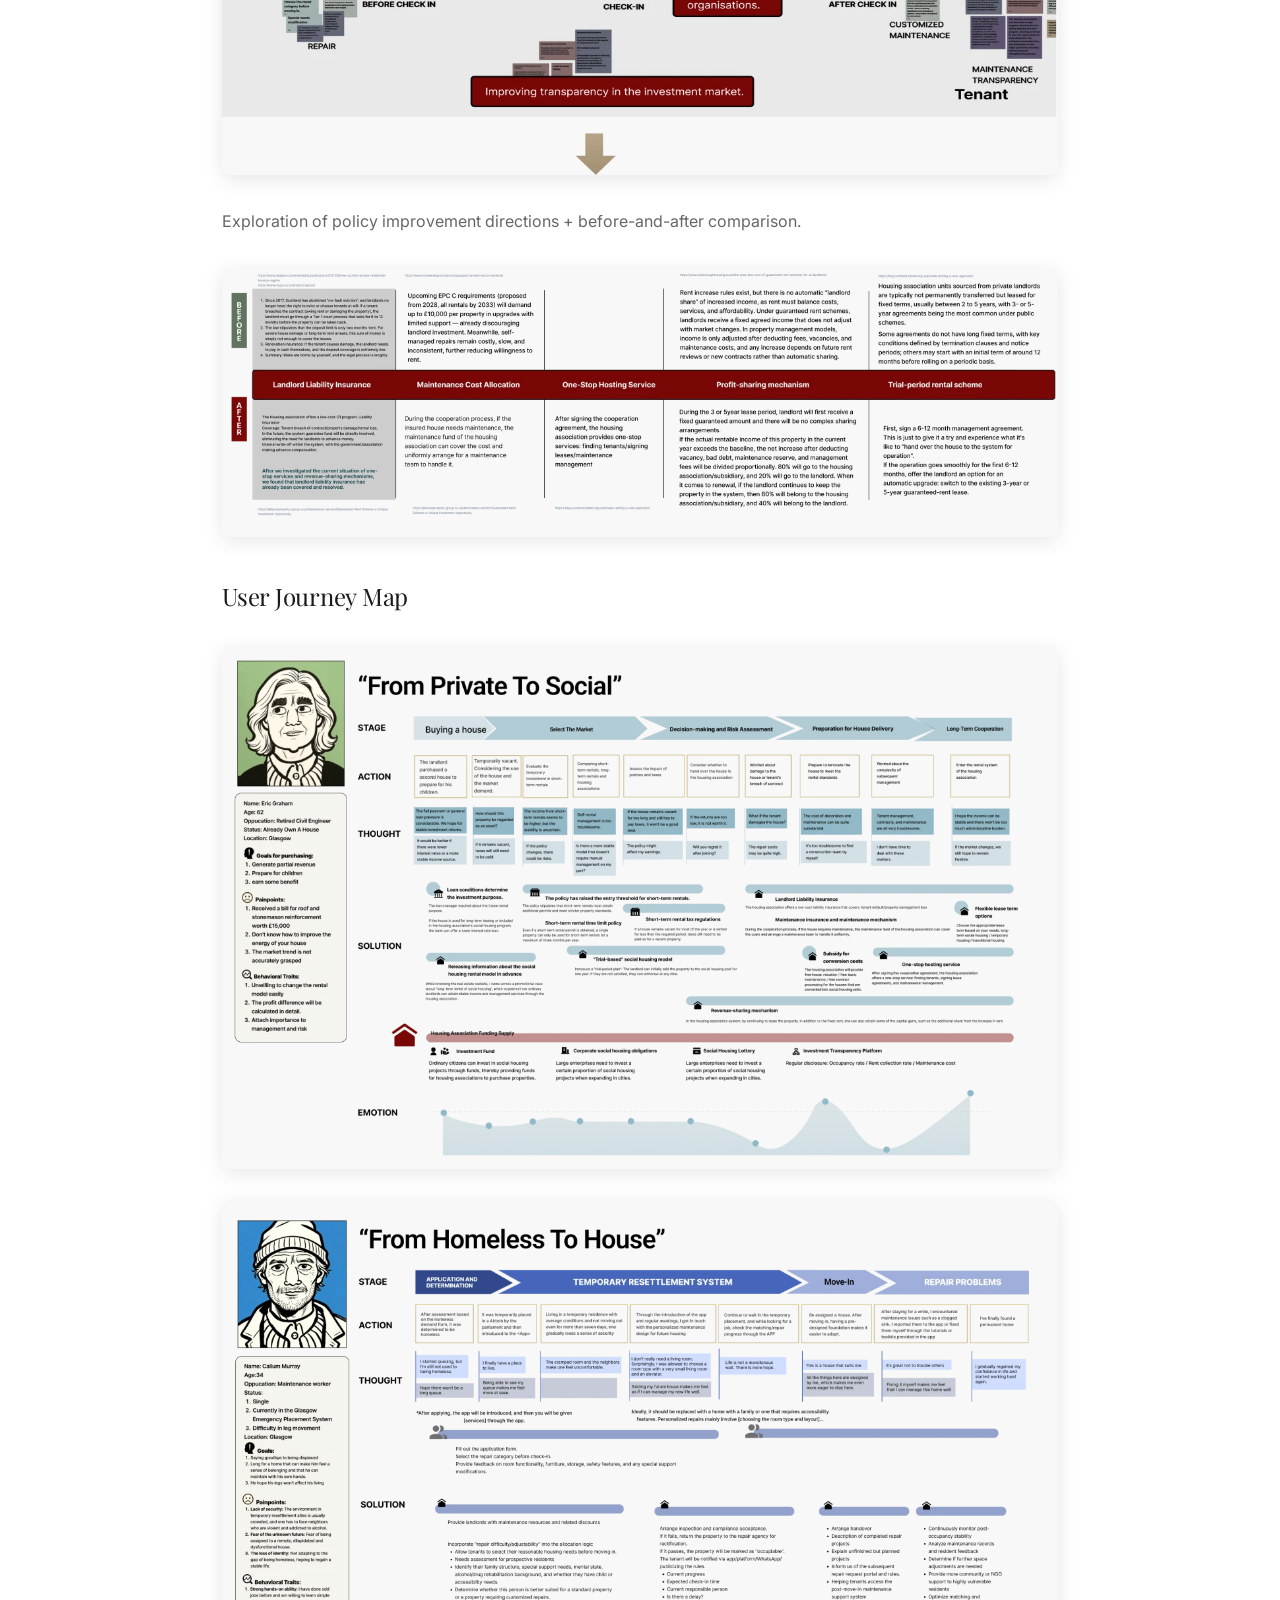
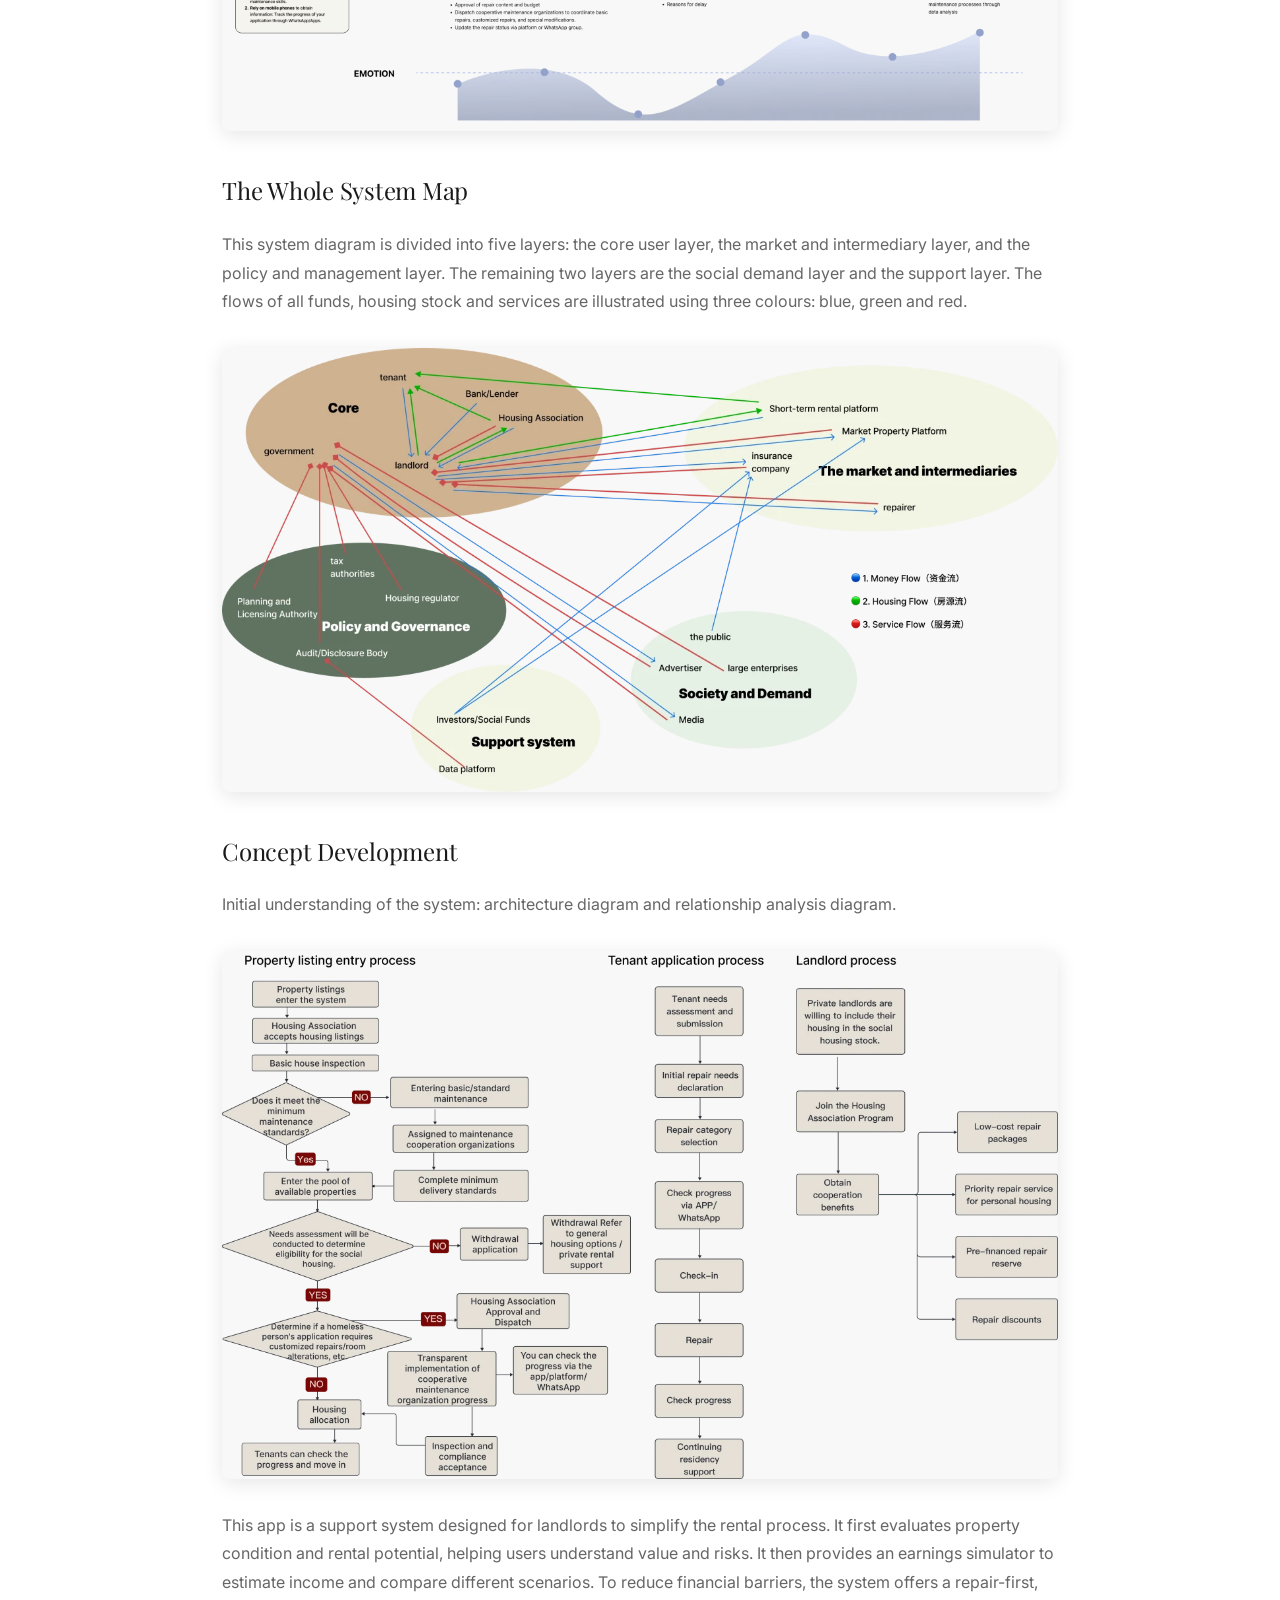
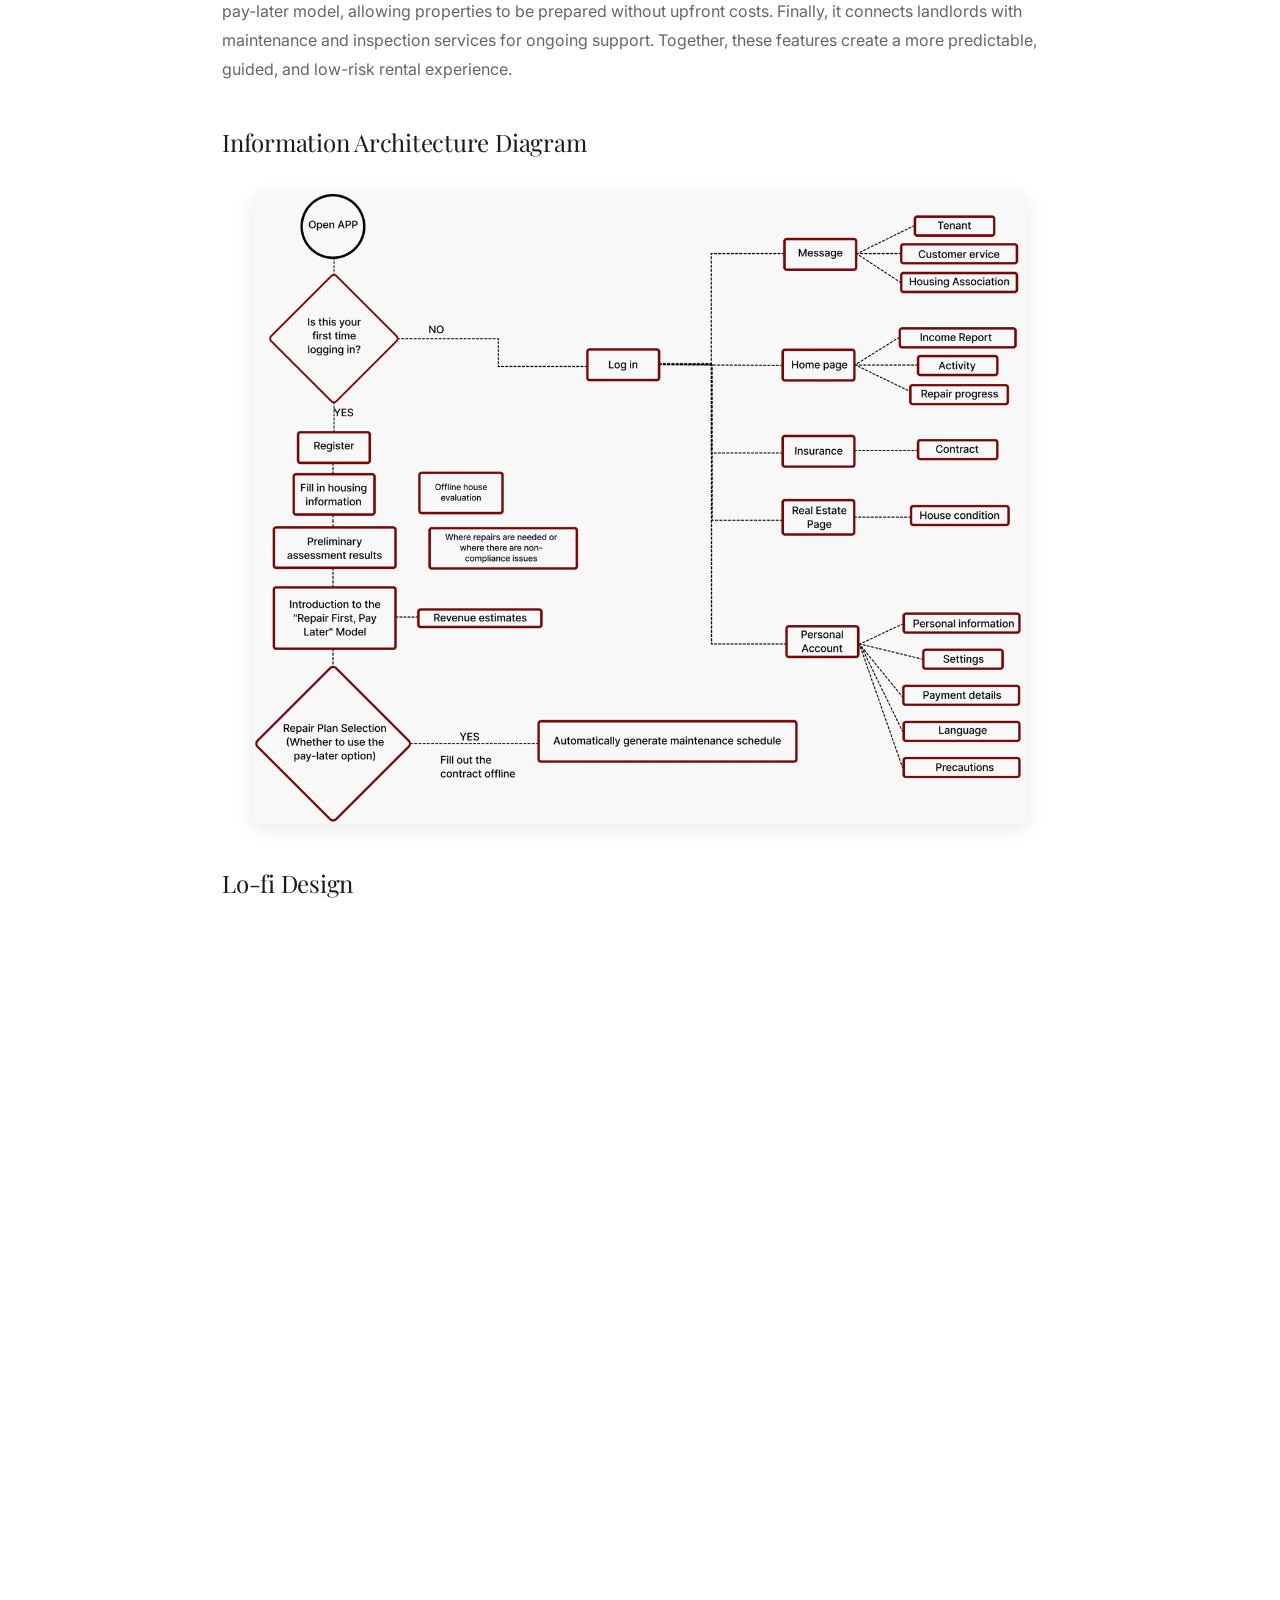
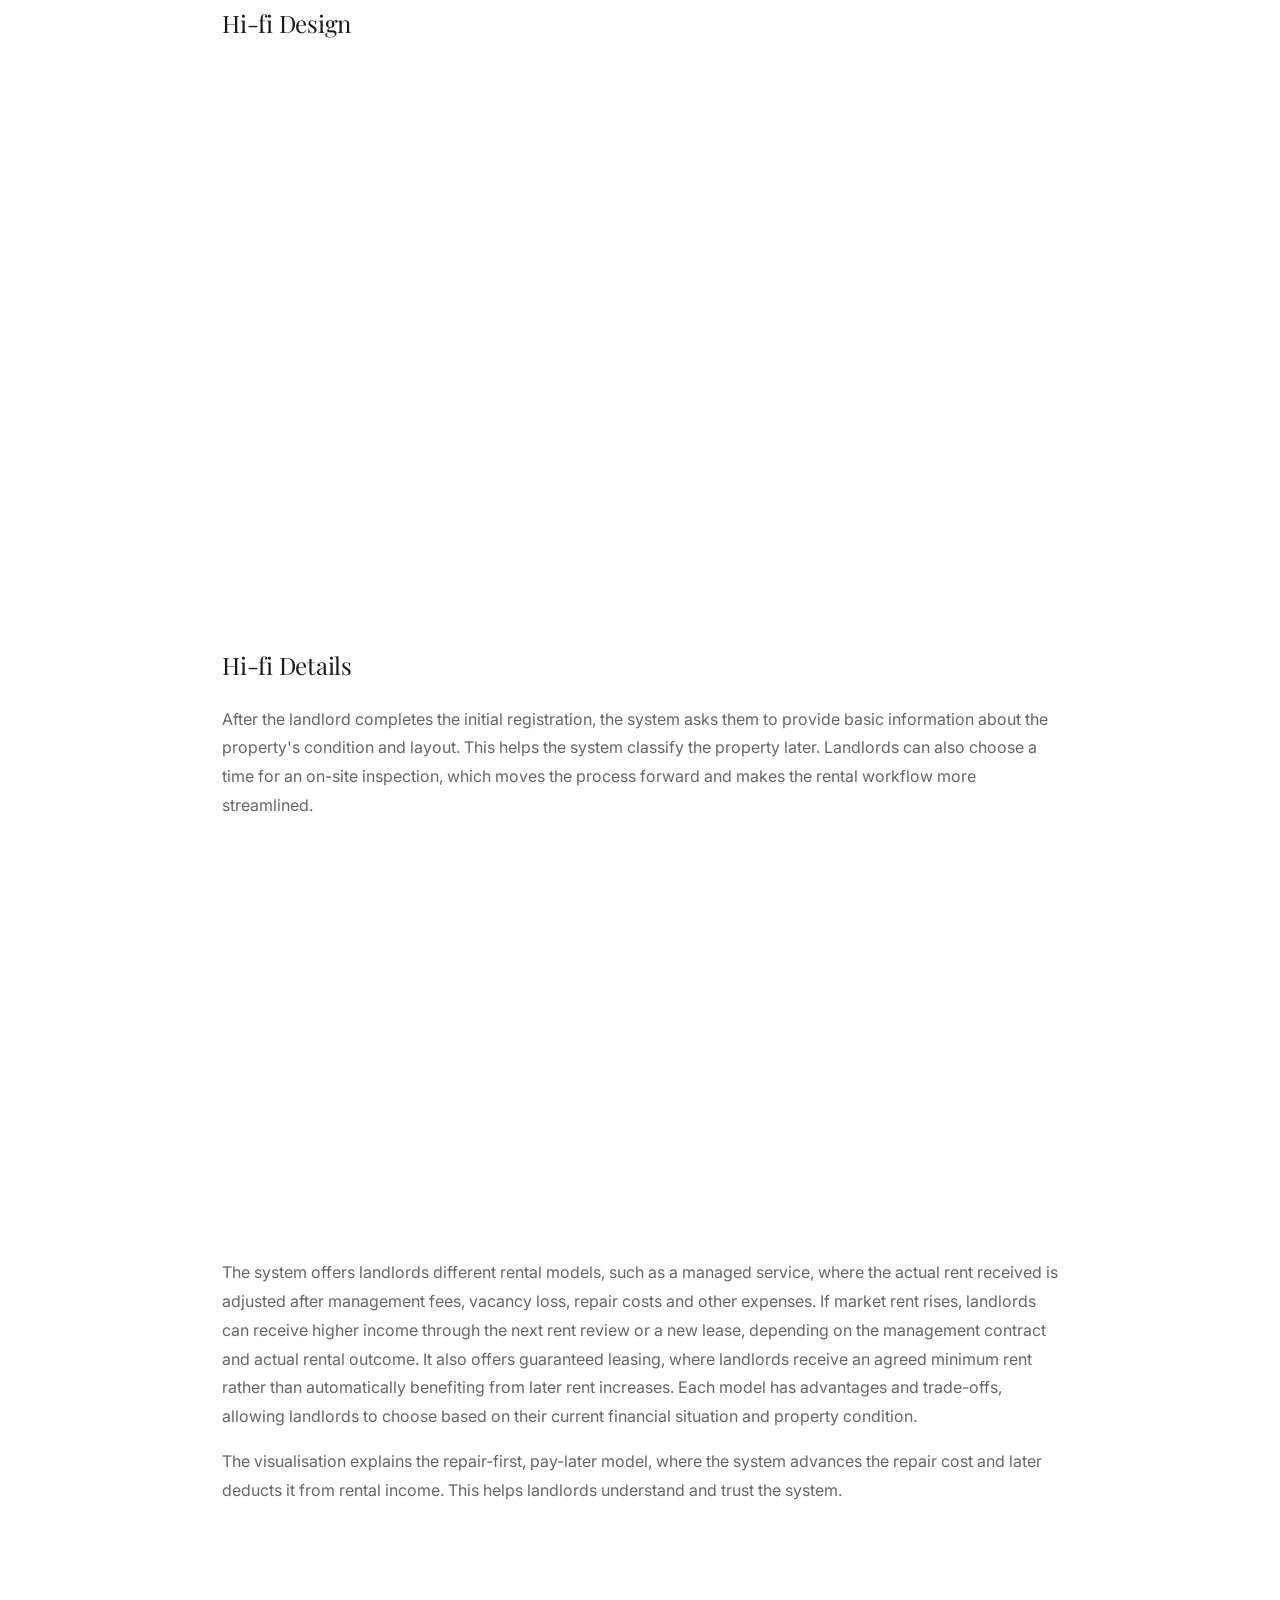
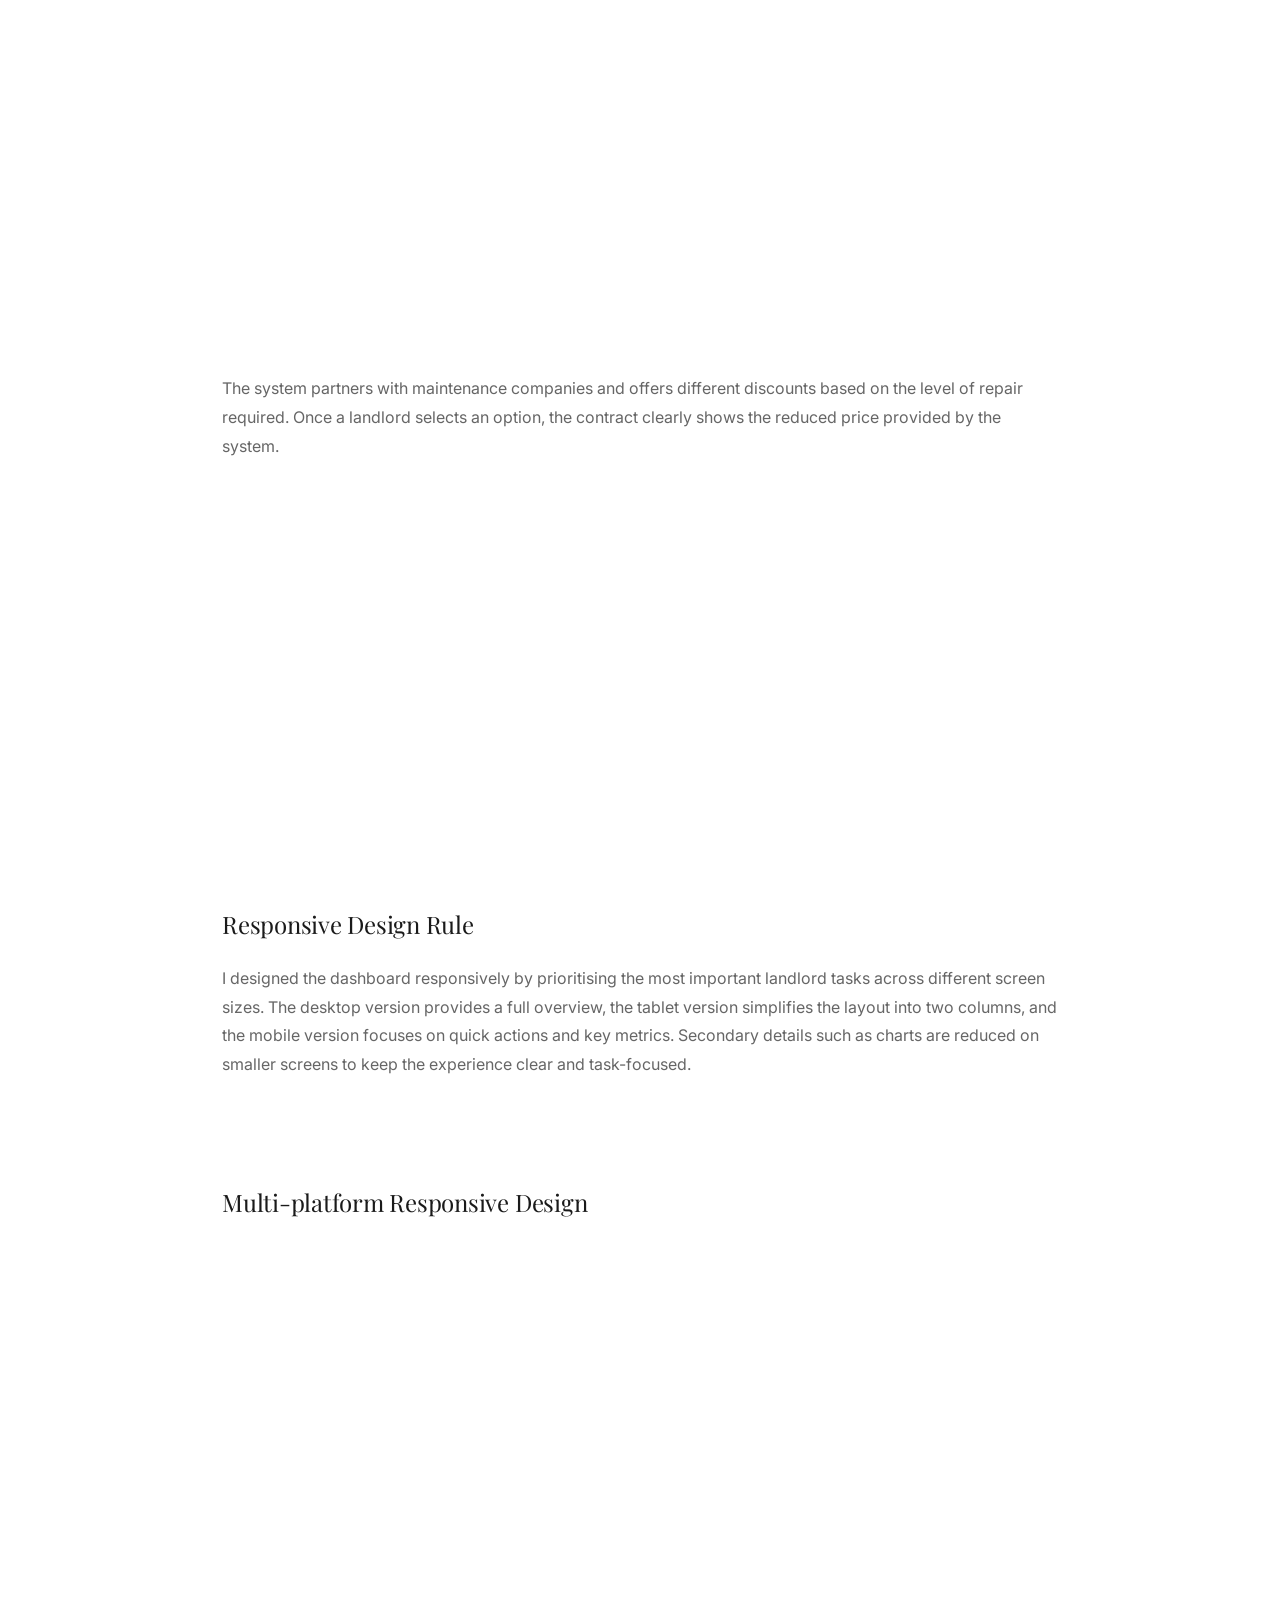
==== commit 6793239e: "Upload Project" ====
--- a/docs/project/glasgow-housing.html
+++ b/docs/project/glasgow-housing.html
@@ -5,6 +5,8 @@
     <meta name="viewport" content="width=device-width, initial-scale=1.0">
     <title>Design of the Glasgow Housing Crisis Service System | Ziqing Yang</title>
     <meta name="description" content="Service design for Glasgow Housing Crisis - encouraging landlords to convert unused properties into social housing">
+    <link rel="icon" type="image/png" href="../images/favicon.png">
+    <link rel="apple-touch-icon" href="../images/apple-touch-icon.png">
 
     <link rel="preconnect" href="https://fonts.googleapis.com">
     <link rel="preconnect" href="https://fonts.gstatic.com" crossorigin>
@@ -65,12 +67,22 @@
         }
 
         .back-link {
+            display: inline-flex;
+            align-items: center;
+            gap: 0.5rem;
             font-family: var(--font-display);
             font-size: 1.25rem;
             font-weight: 500;
             color: var(--color-text);
             text-decoration: none;
             transition: opacity 0.3s var(--transition-smooth);
+        }
+
+        .nav-icon {
+            width: 1.8rem;
+            height: 1.8rem;
+            flex: 0 0 auto;
+            object-fit: contain;
         }
 
         .back-link:hover {
@@ -420,7 +432,7 @@
 <body>
     <header class="header">
         <nav class="nav">
-            <a href="../index.html" class="back-link">← Back</a>
+            <a href="../index.html" class="back-link"><img src="../images/site-icon.png" alt="" class="nav-icon" aria-hidden="true"><span>← Back</span></a>
             <span class="nav-title">Design of the Glasgow Housing Crisis Service System</span>
             <div style="width: 60px;"></div>
         </nav>
@@ -546,9 +558,21 @@
 <h2>Information Architecture Diagram</h2>
 <img src="./images/glasgow-housing/image21.webp" alt="" loading="lazy">
 <h2>Lo-fi Design</h2>
-<img src="./images/glasgow-housing/image20.webp" alt="" loading="lazy">
+<img src="./images/glasgow-housing/new-3.webp" alt="" loading="lazy">
 <h2>Hi-fi Design</h2>
 <img src="./images/glasgow-housing/image19.webp" alt="" loading="lazy">
+<h2>Hi-fi Details</h2>
+<p>After the landlord completes the initial registration, the system asks them to provide basic information about the property's condition and layout. This helps the system classify the property later. Landlords can also choose a time for an on-site inspection, which moves the process forward and makes the rental workflow more streamlined.</p>
+<img src="./images/glasgow-housing/new-4.webp" alt="" loading="lazy">
+<p>The system offers landlords different rental models, such as a managed service, where the actual rent received is adjusted after management fees, vacancy loss, repair costs and other expenses. If market rent rises, landlords can receive higher income through the next rent review or a new lease, depending on the management contract and actual rental outcome. It also offers guaranteed leasing, where landlords receive an agreed minimum rent rather than automatically benefiting from later rent increases. Each model has advantages and trade-offs, allowing landlords to choose based on their current financial situation and property condition.</p>
+<p>The visualisation explains the repair-first, pay-later model, where the system advances the repair cost and later deducts it from rental income. This helps landlords understand and trust the system.</p>
+<img src="./images/glasgow-housing/new-5.webp" alt="" loading="lazy">
+<p>The system partners with maintenance companies and offers different discounts based on the level of repair required. Once a landlord selects an option, the contract clearly shows the reduced price provided by the system.</p>
+<img src="./images/glasgow-housing/new-6.webp" alt="" loading="lazy">
+<h2>Responsive Design Rule</h2>
+<p>I designed the dashboard responsively by prioritising the most important landlord tasks across different screen sizes. The desktop version provides a full overview, the tablet version simplifies the layout into two columns, and the mobile version focuses on quick actions and key metrics. Secondary details such as charts are reduced on smaller screens to keep the experience clear and task-focused.</p>
+<img src="./images/glasgow-housing/new-1.webp" alt="" loading="lazy">
+<img src="./images/glasgow-housing/new-2.webp" alt="" loading="lazy">
 <h2>Multi-platform Responsive Design</h2>
 <div class="image-row-side">
 <img src="./images/glasgow-housing/image18.webp" alt="" loading="lazy">
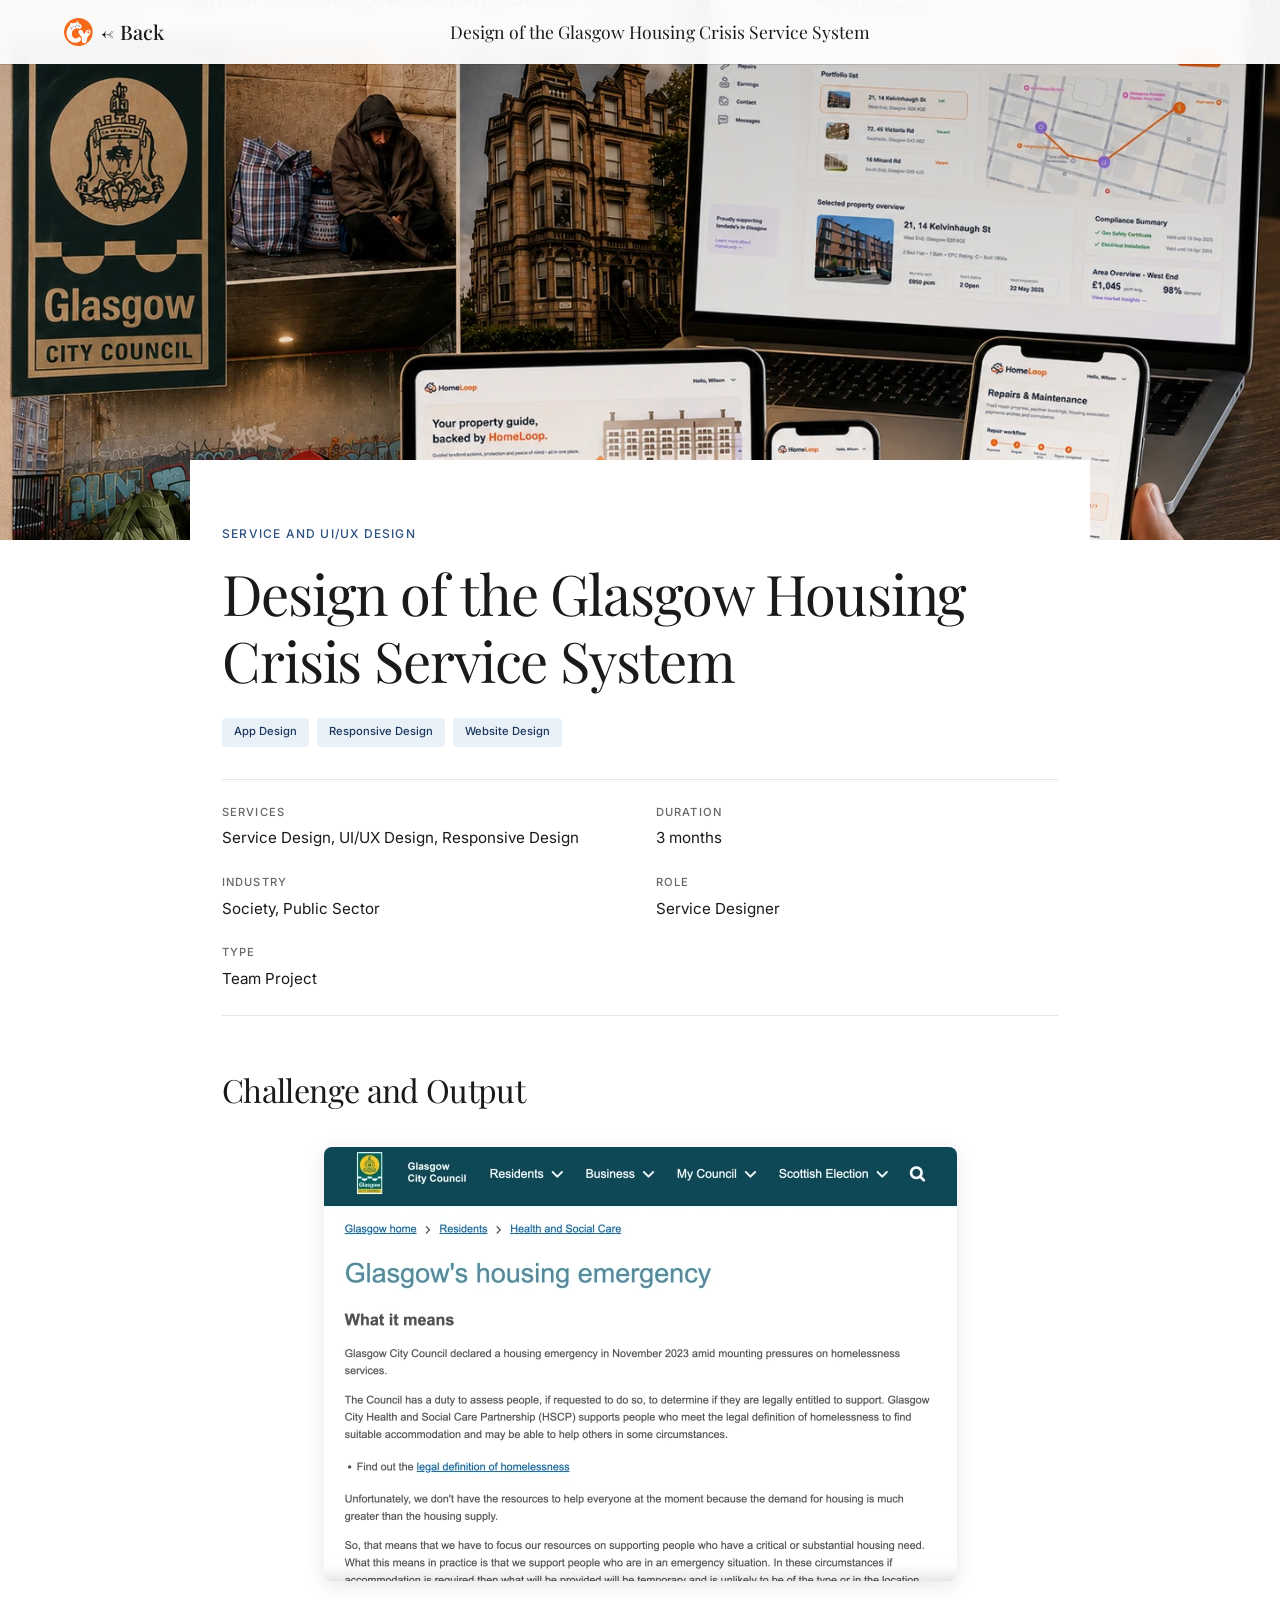
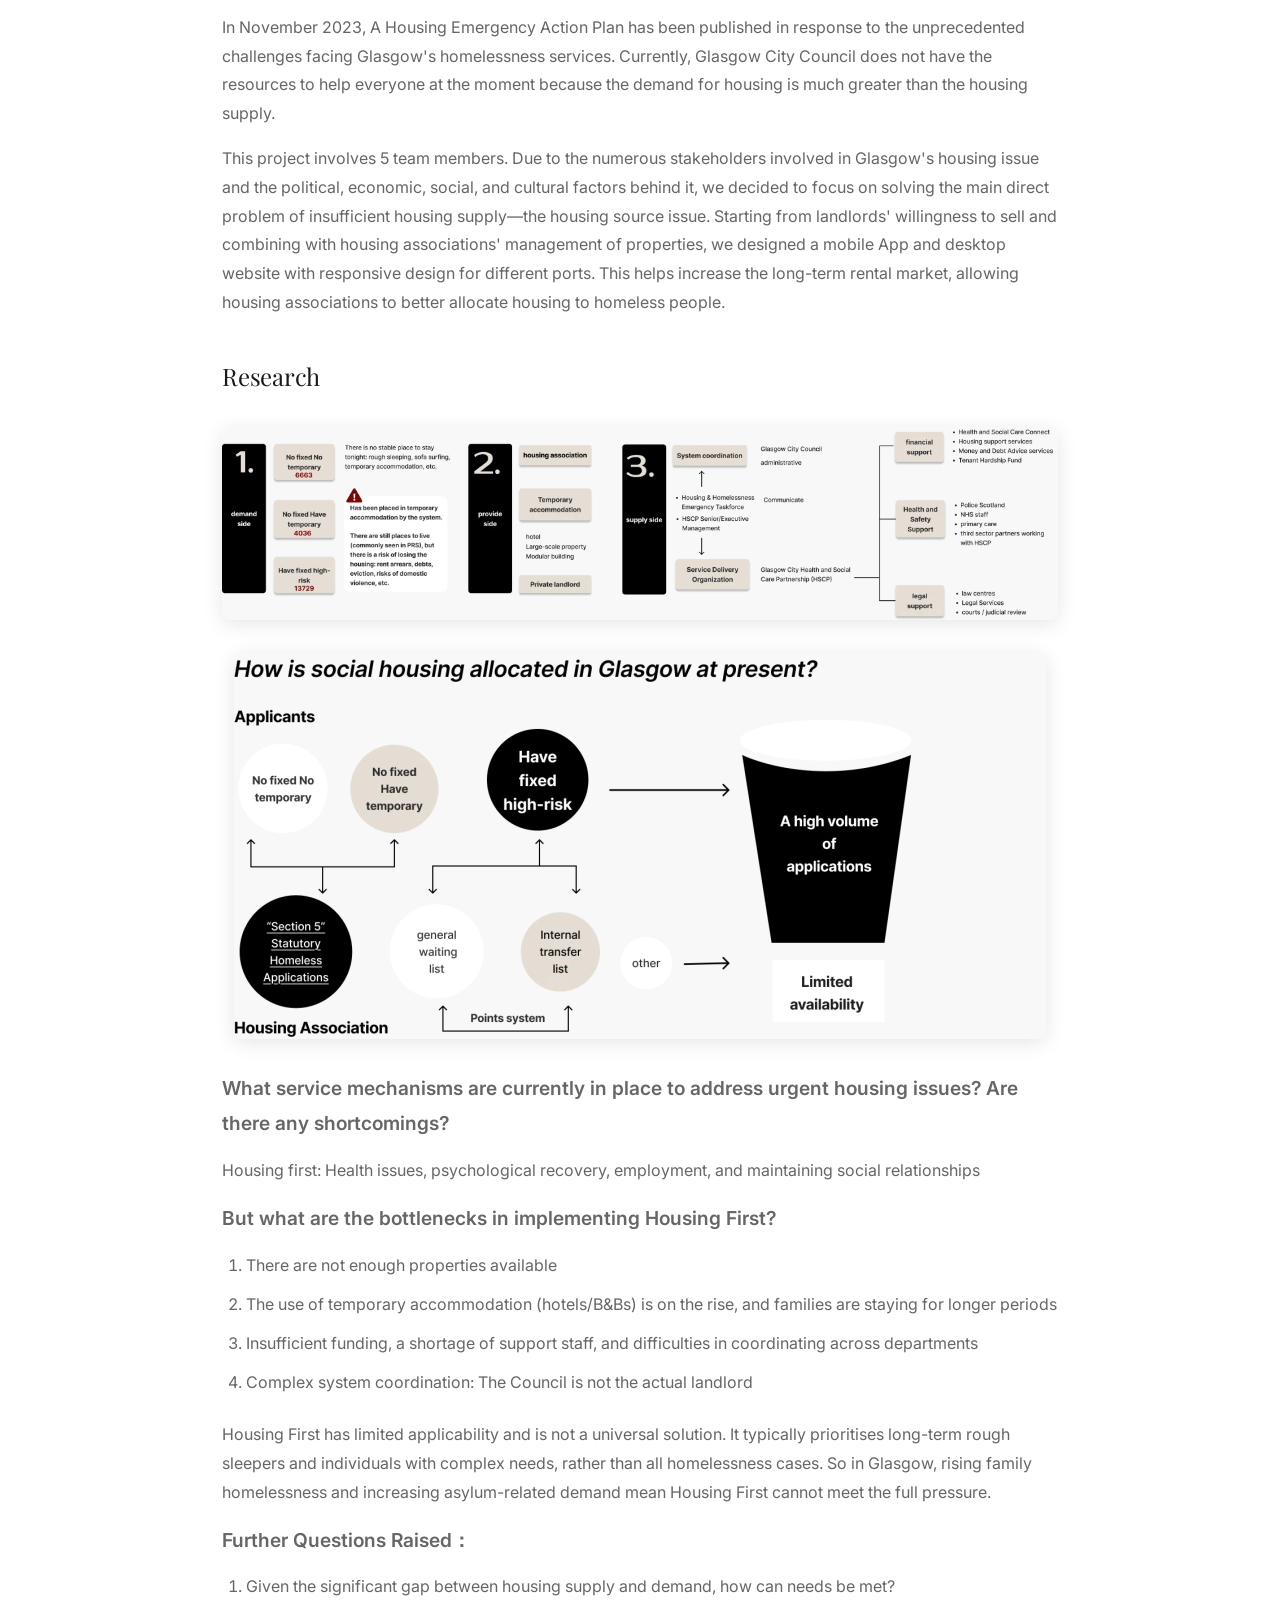
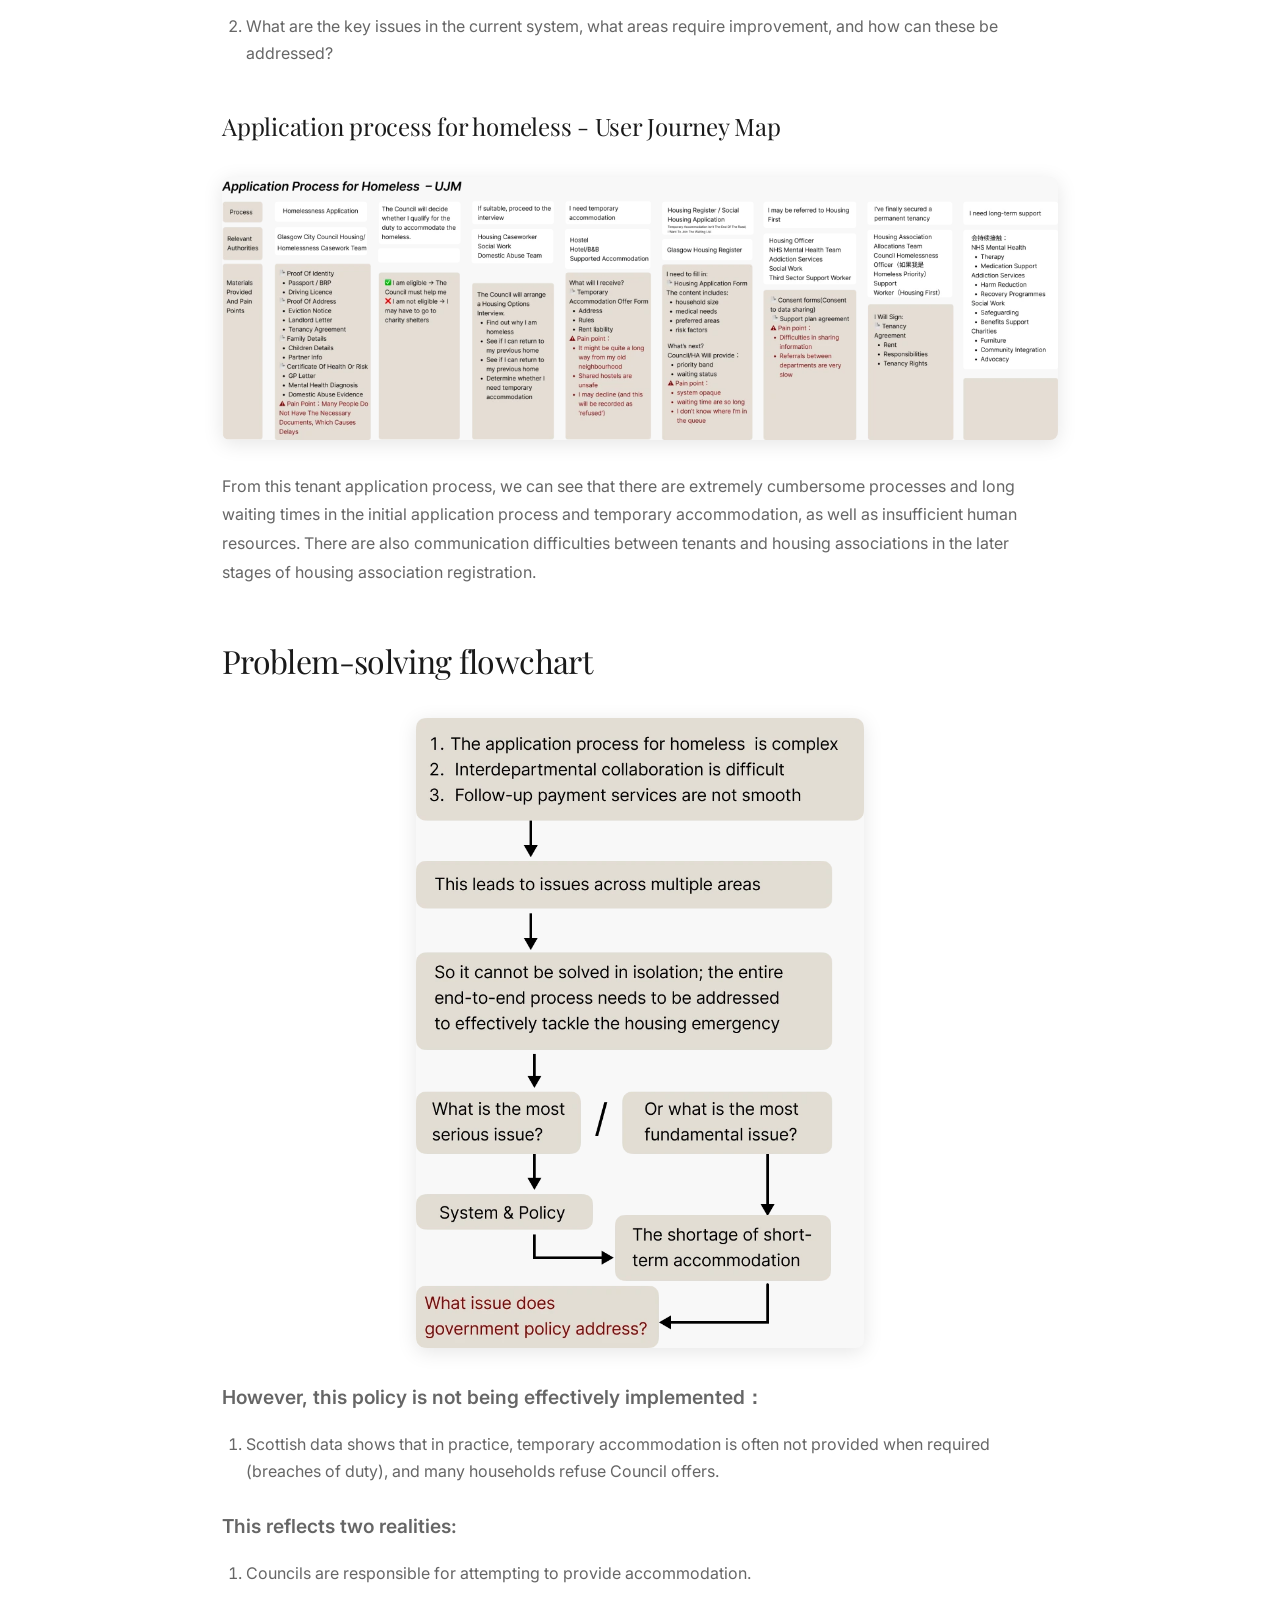
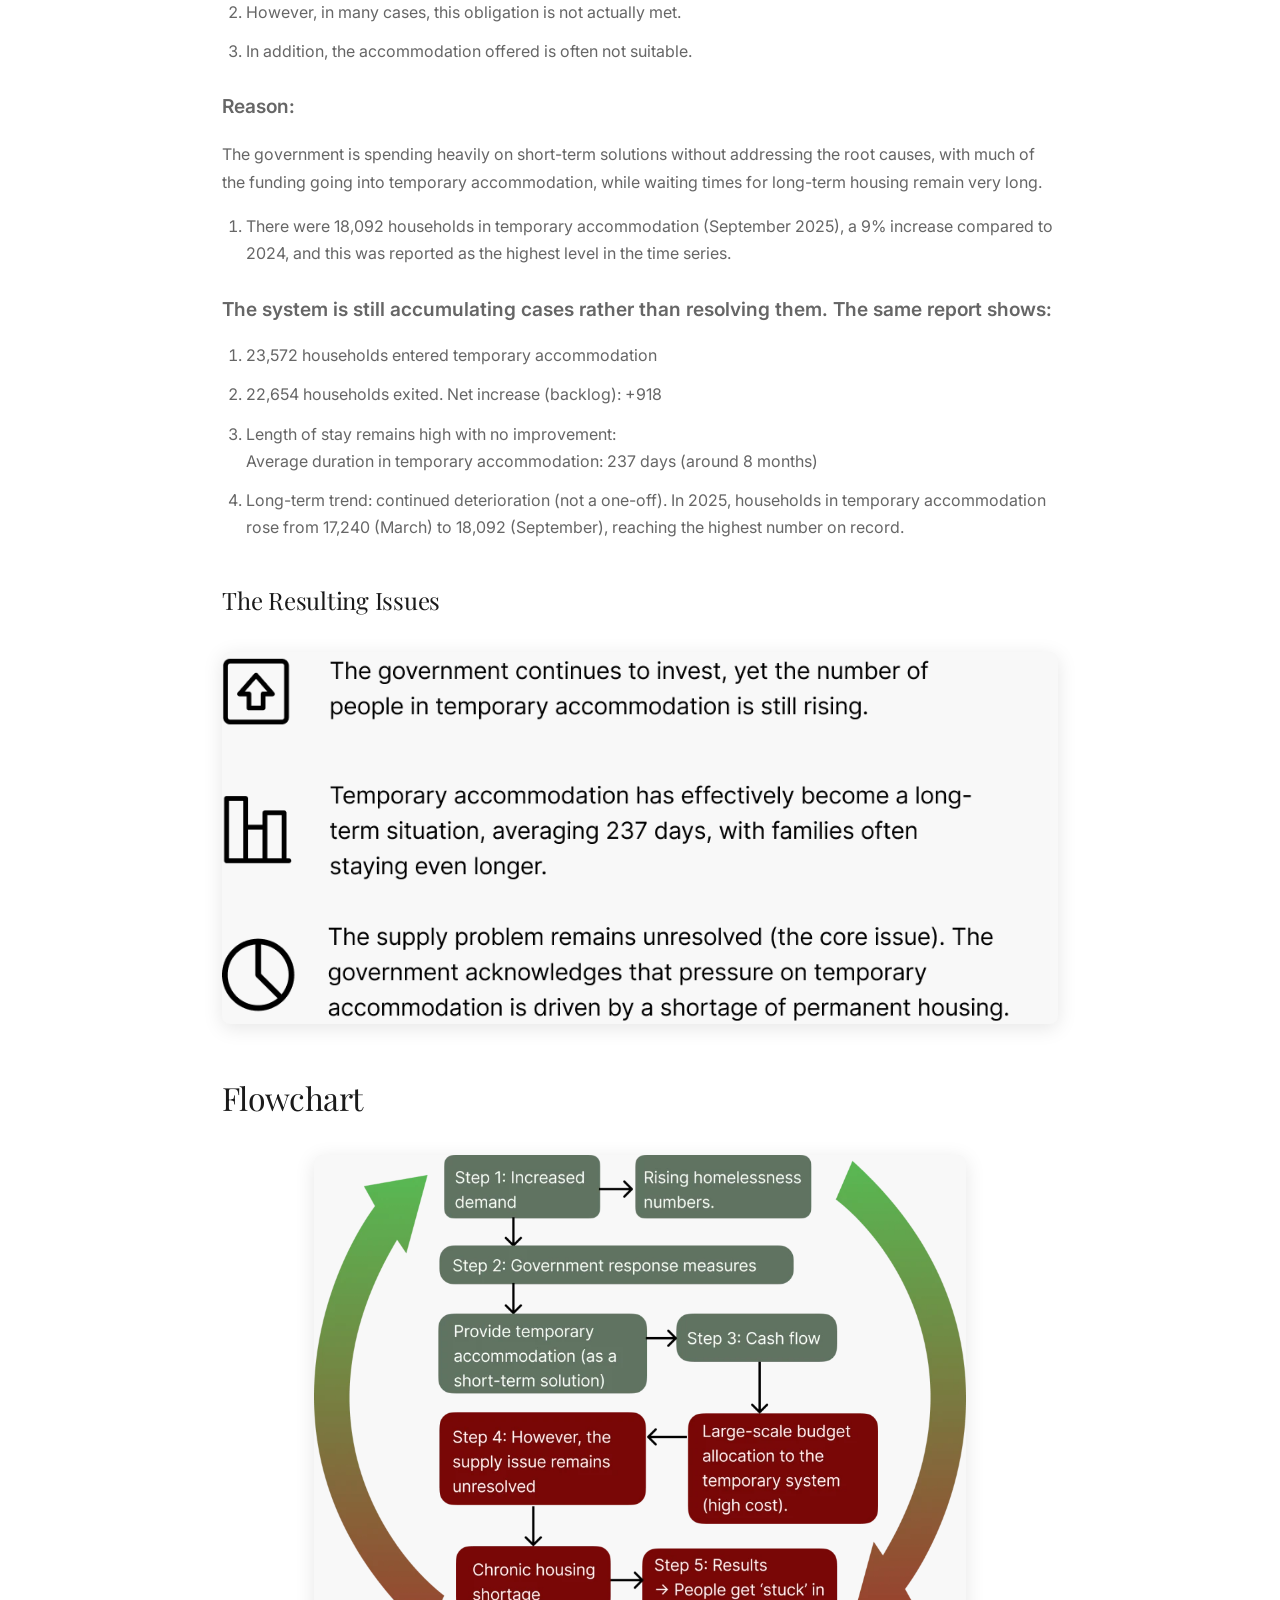
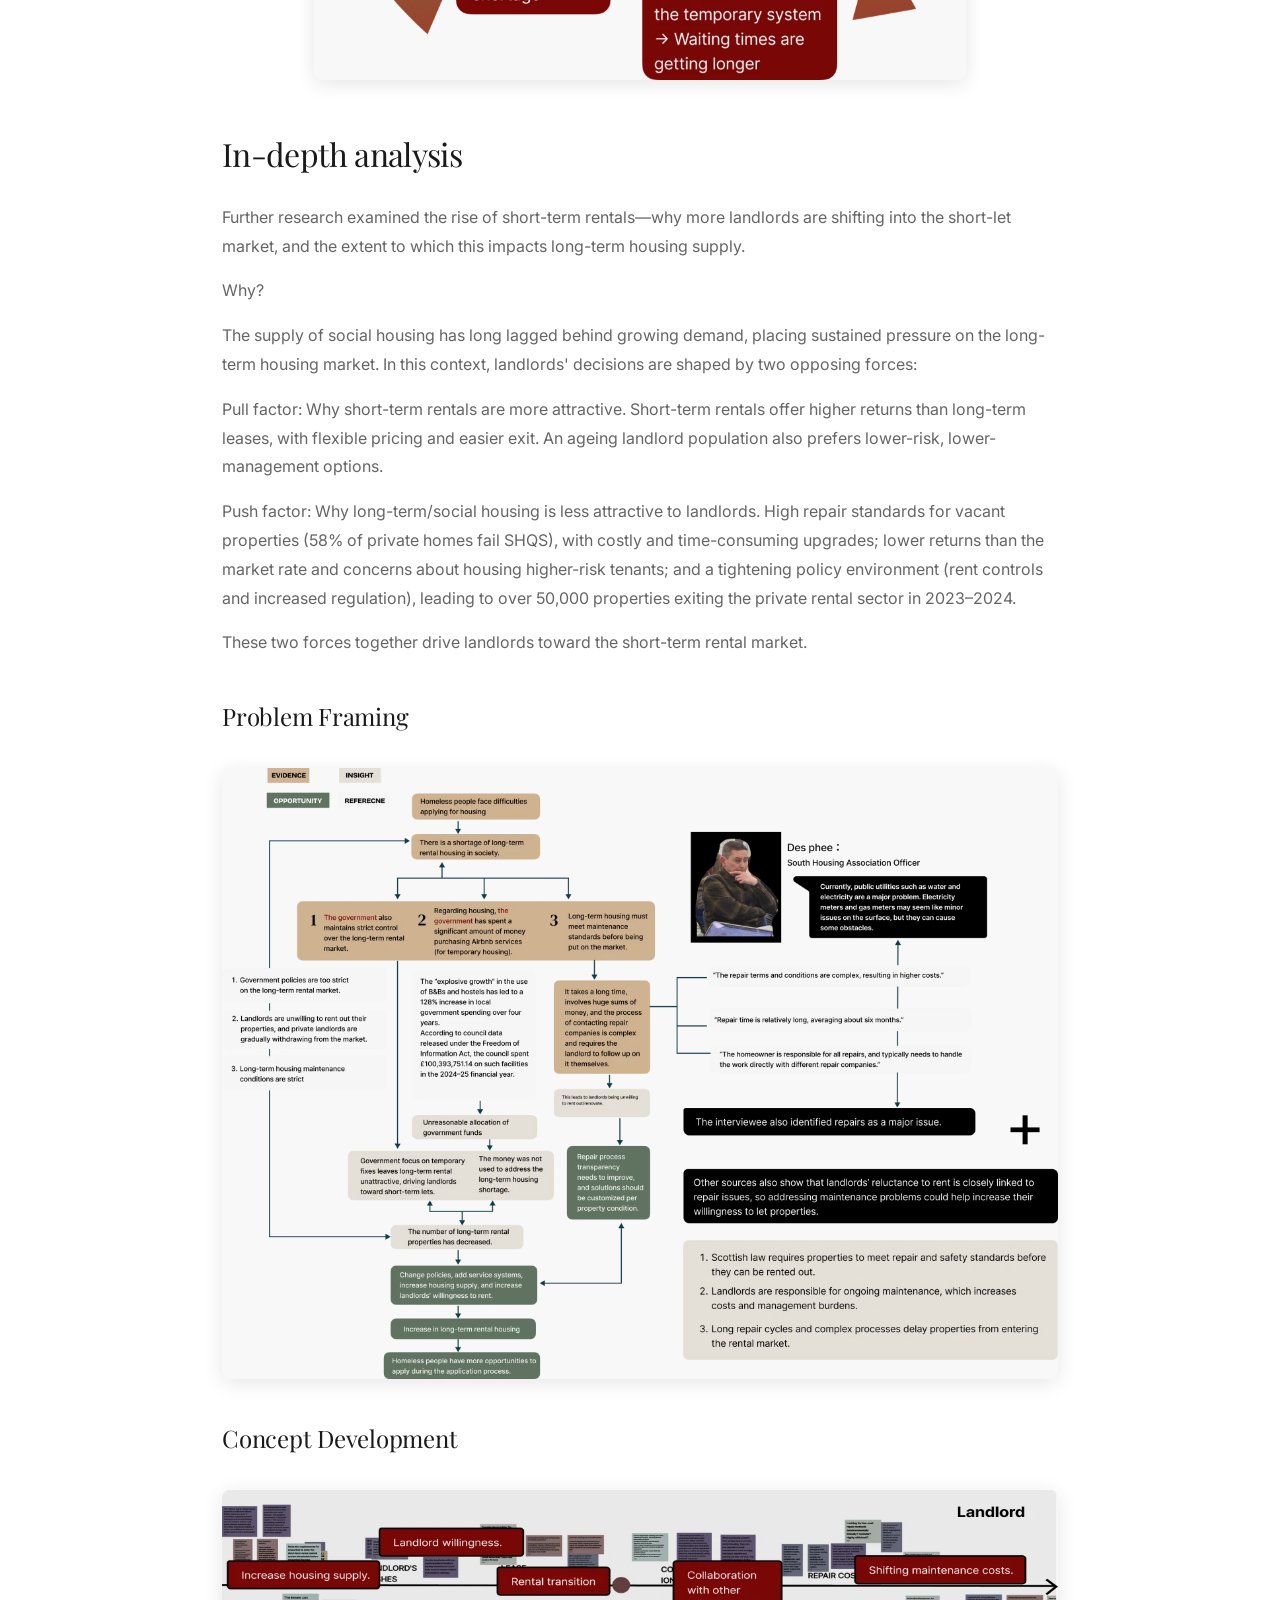
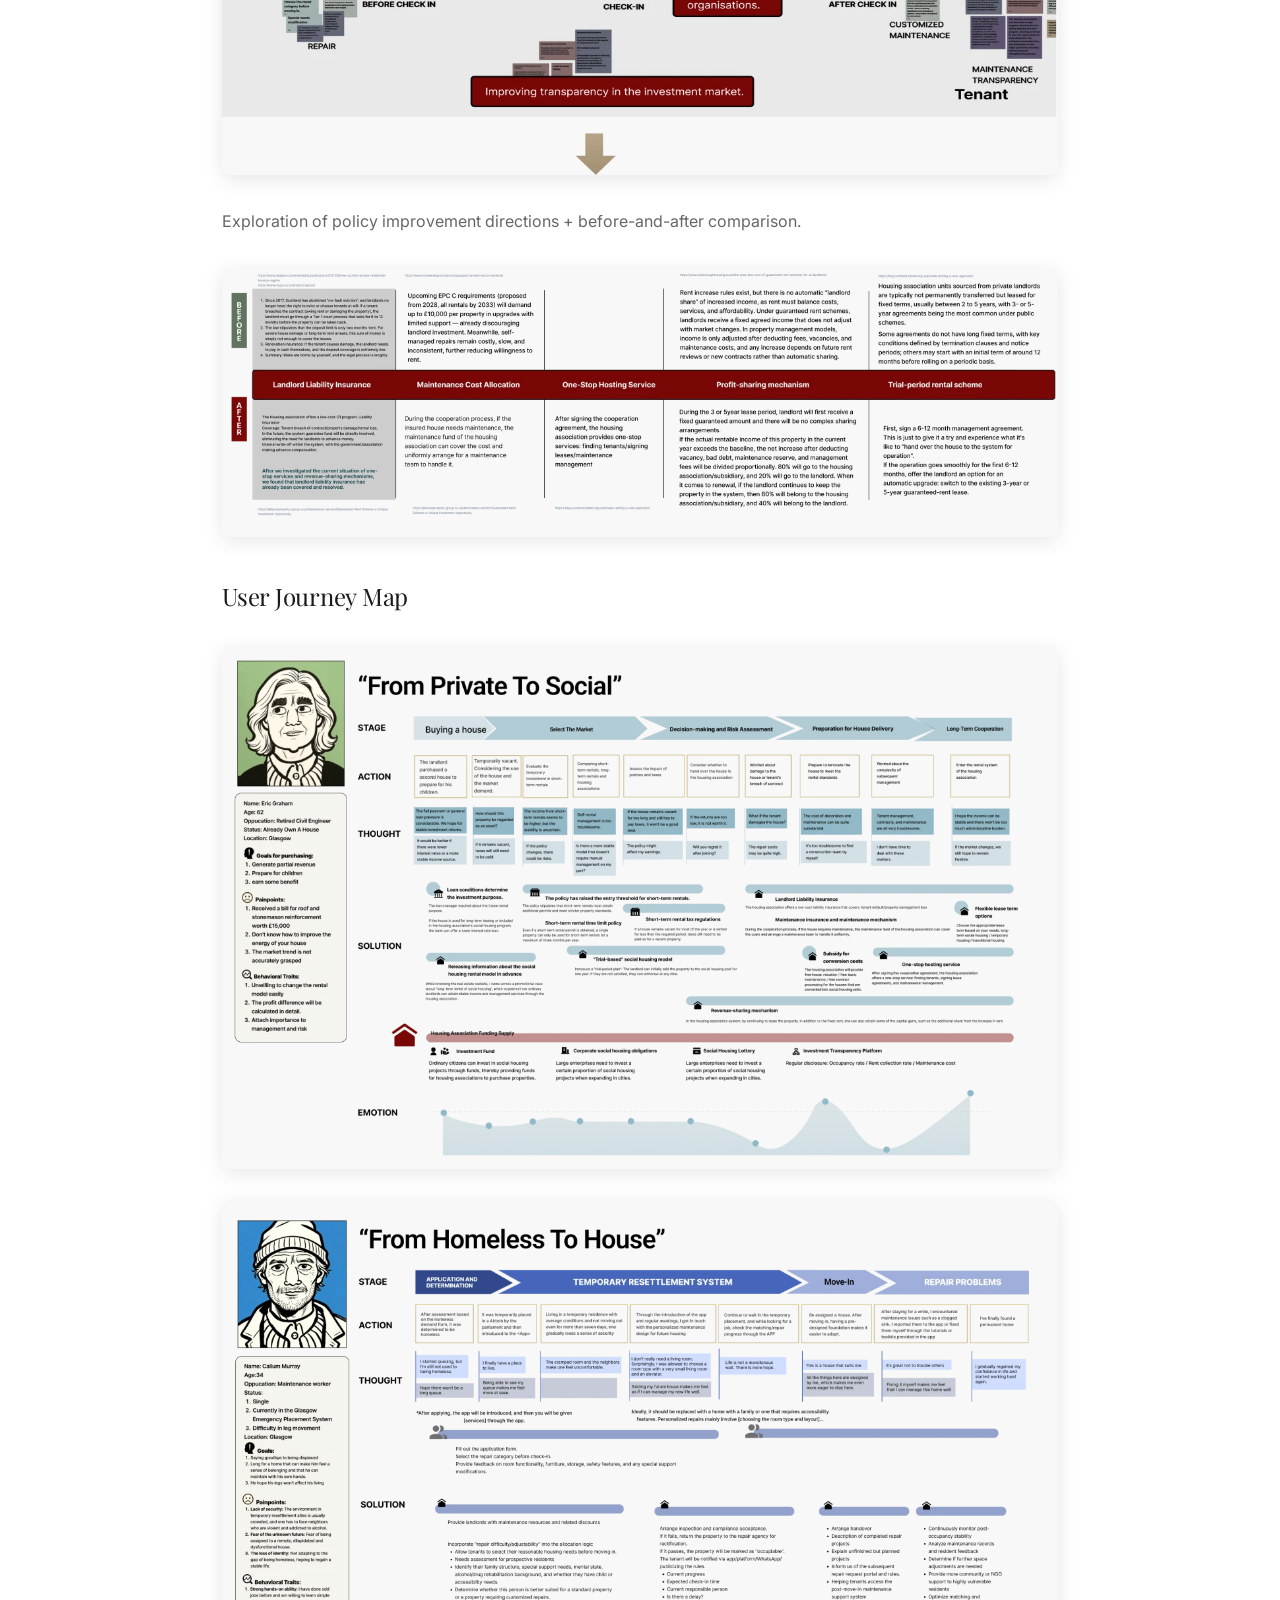
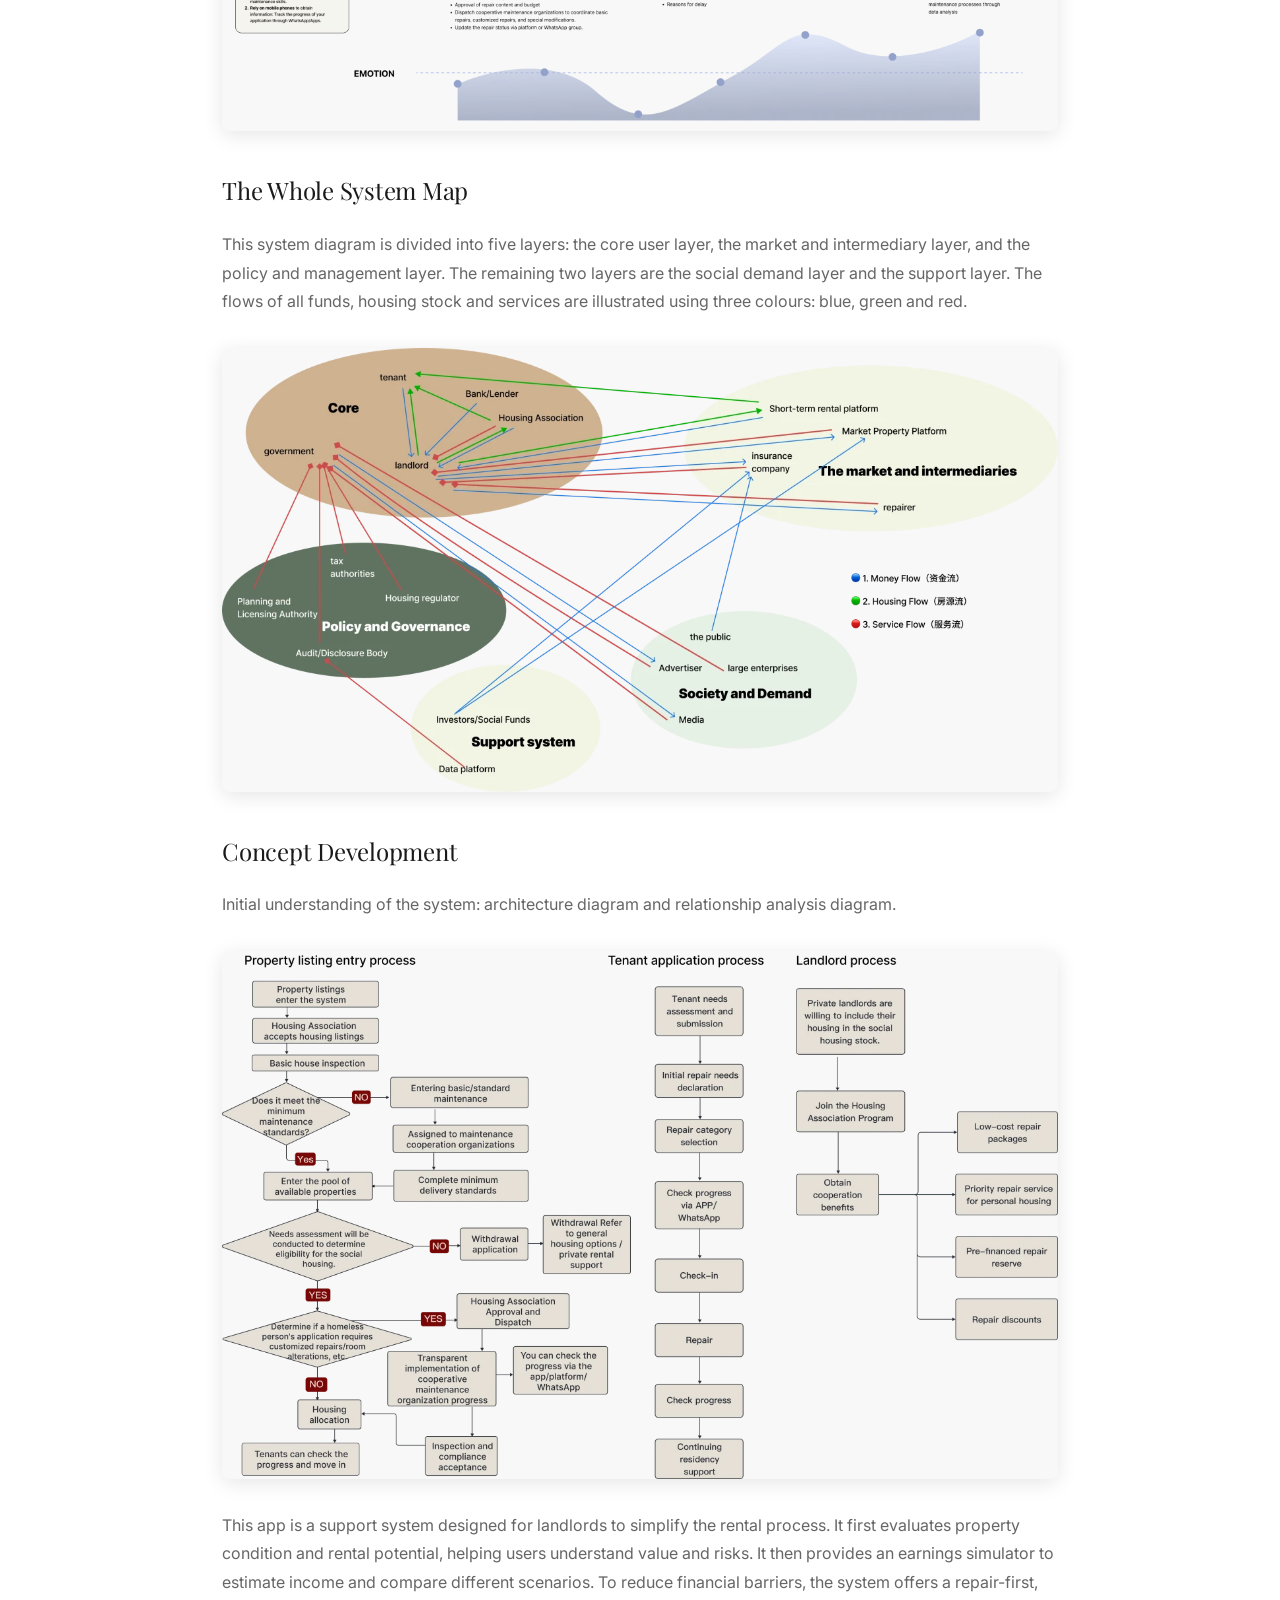
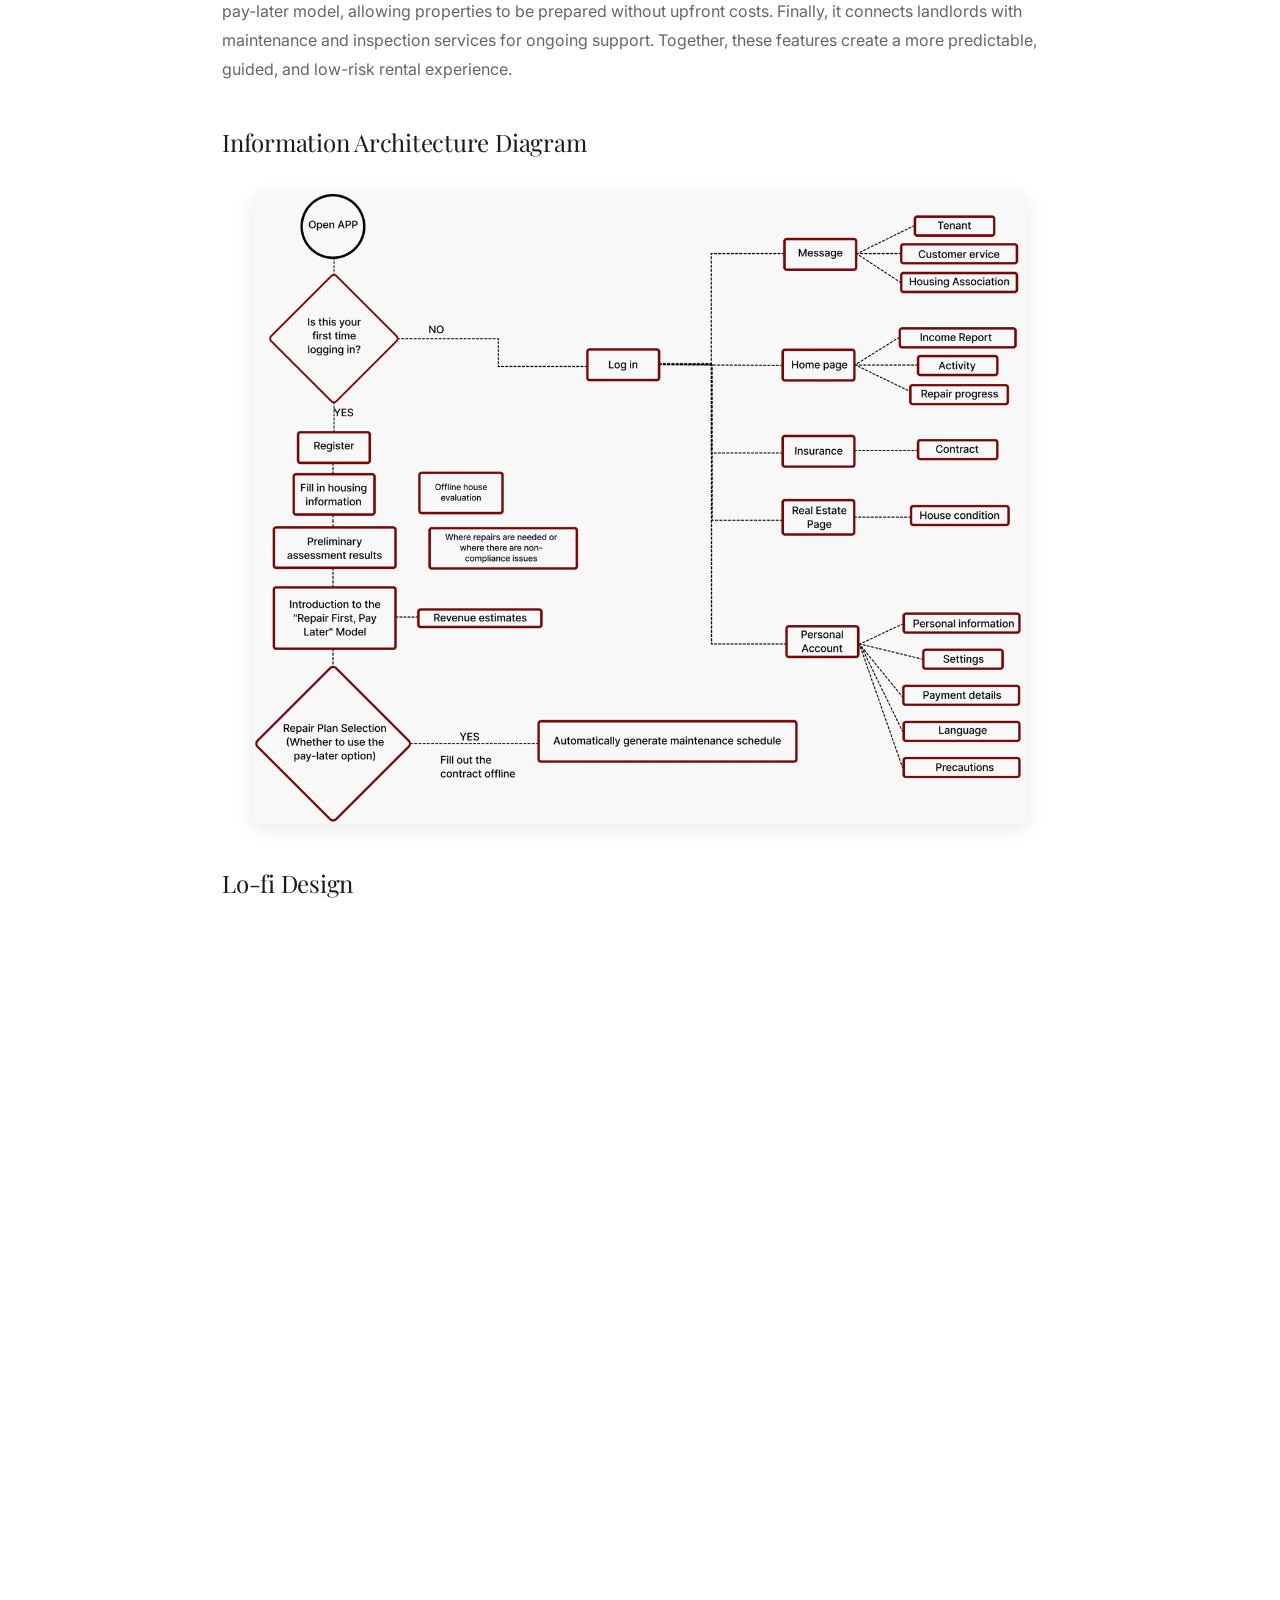
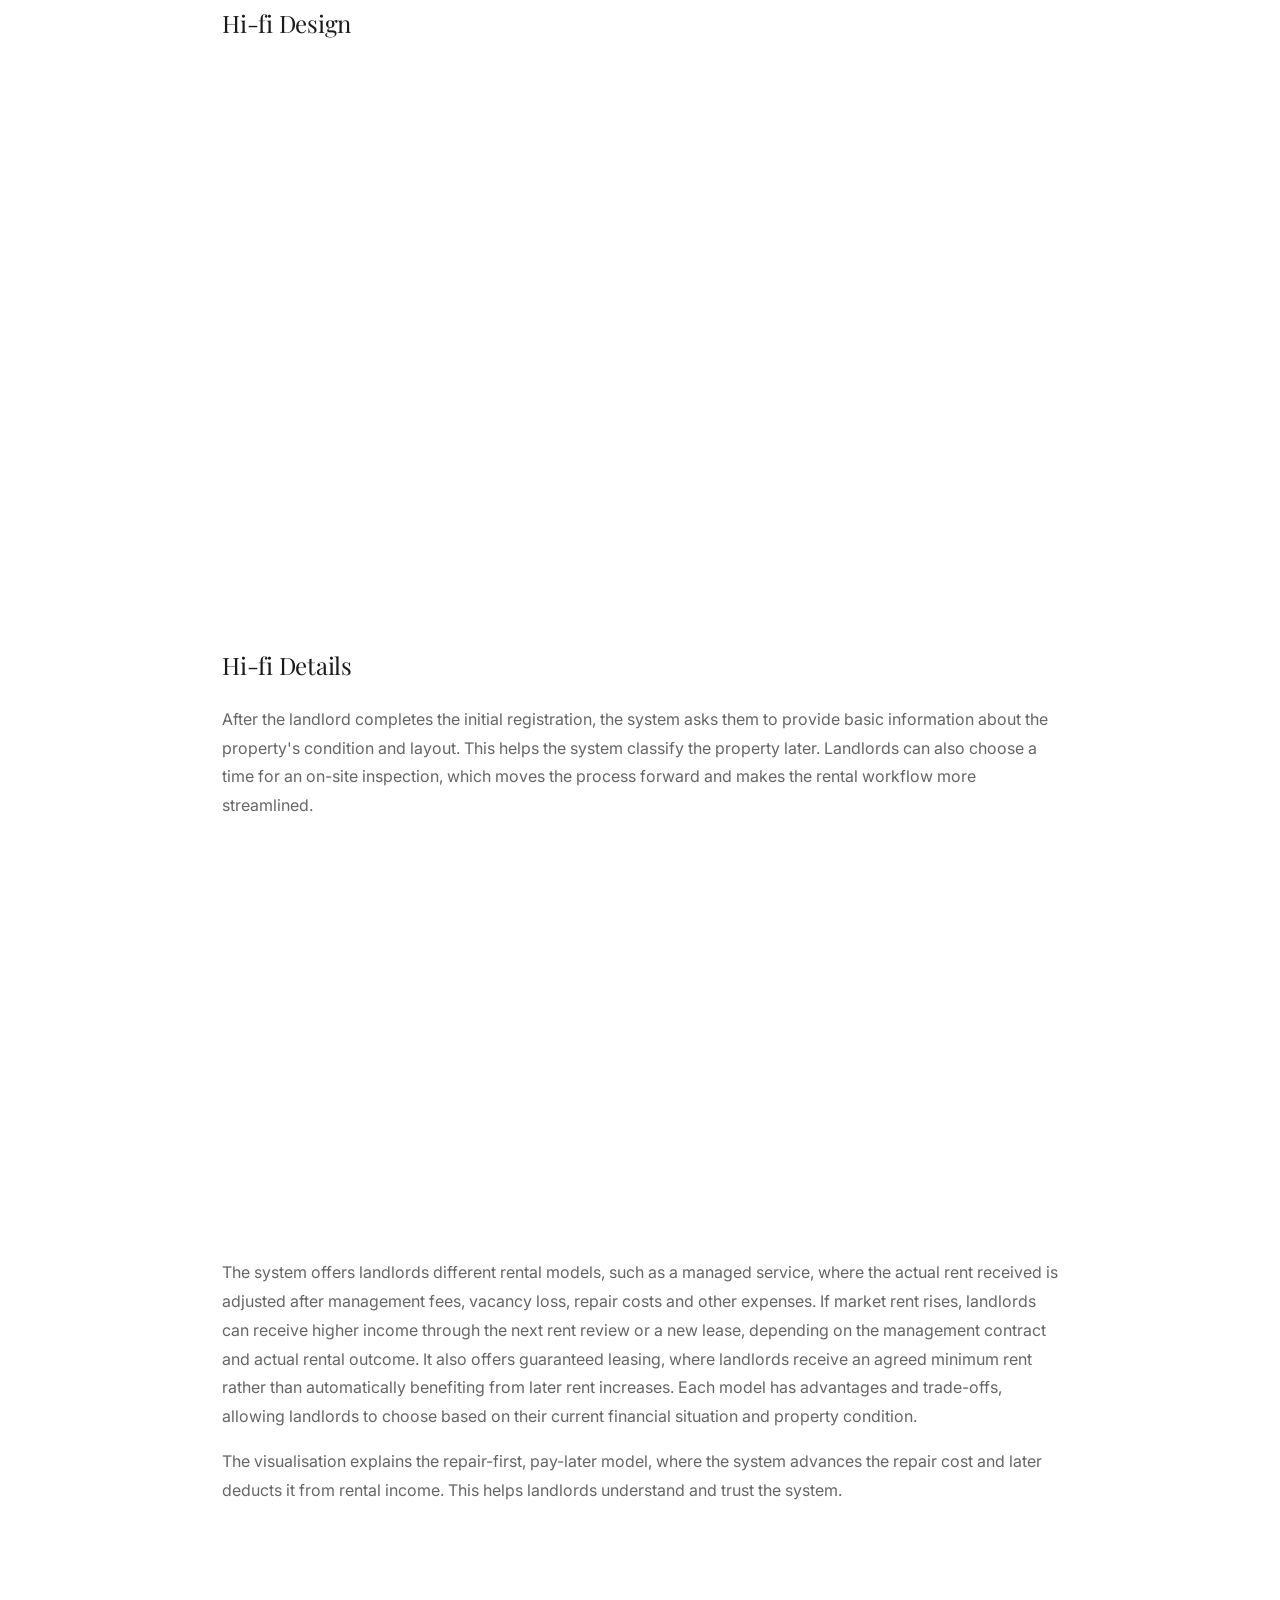
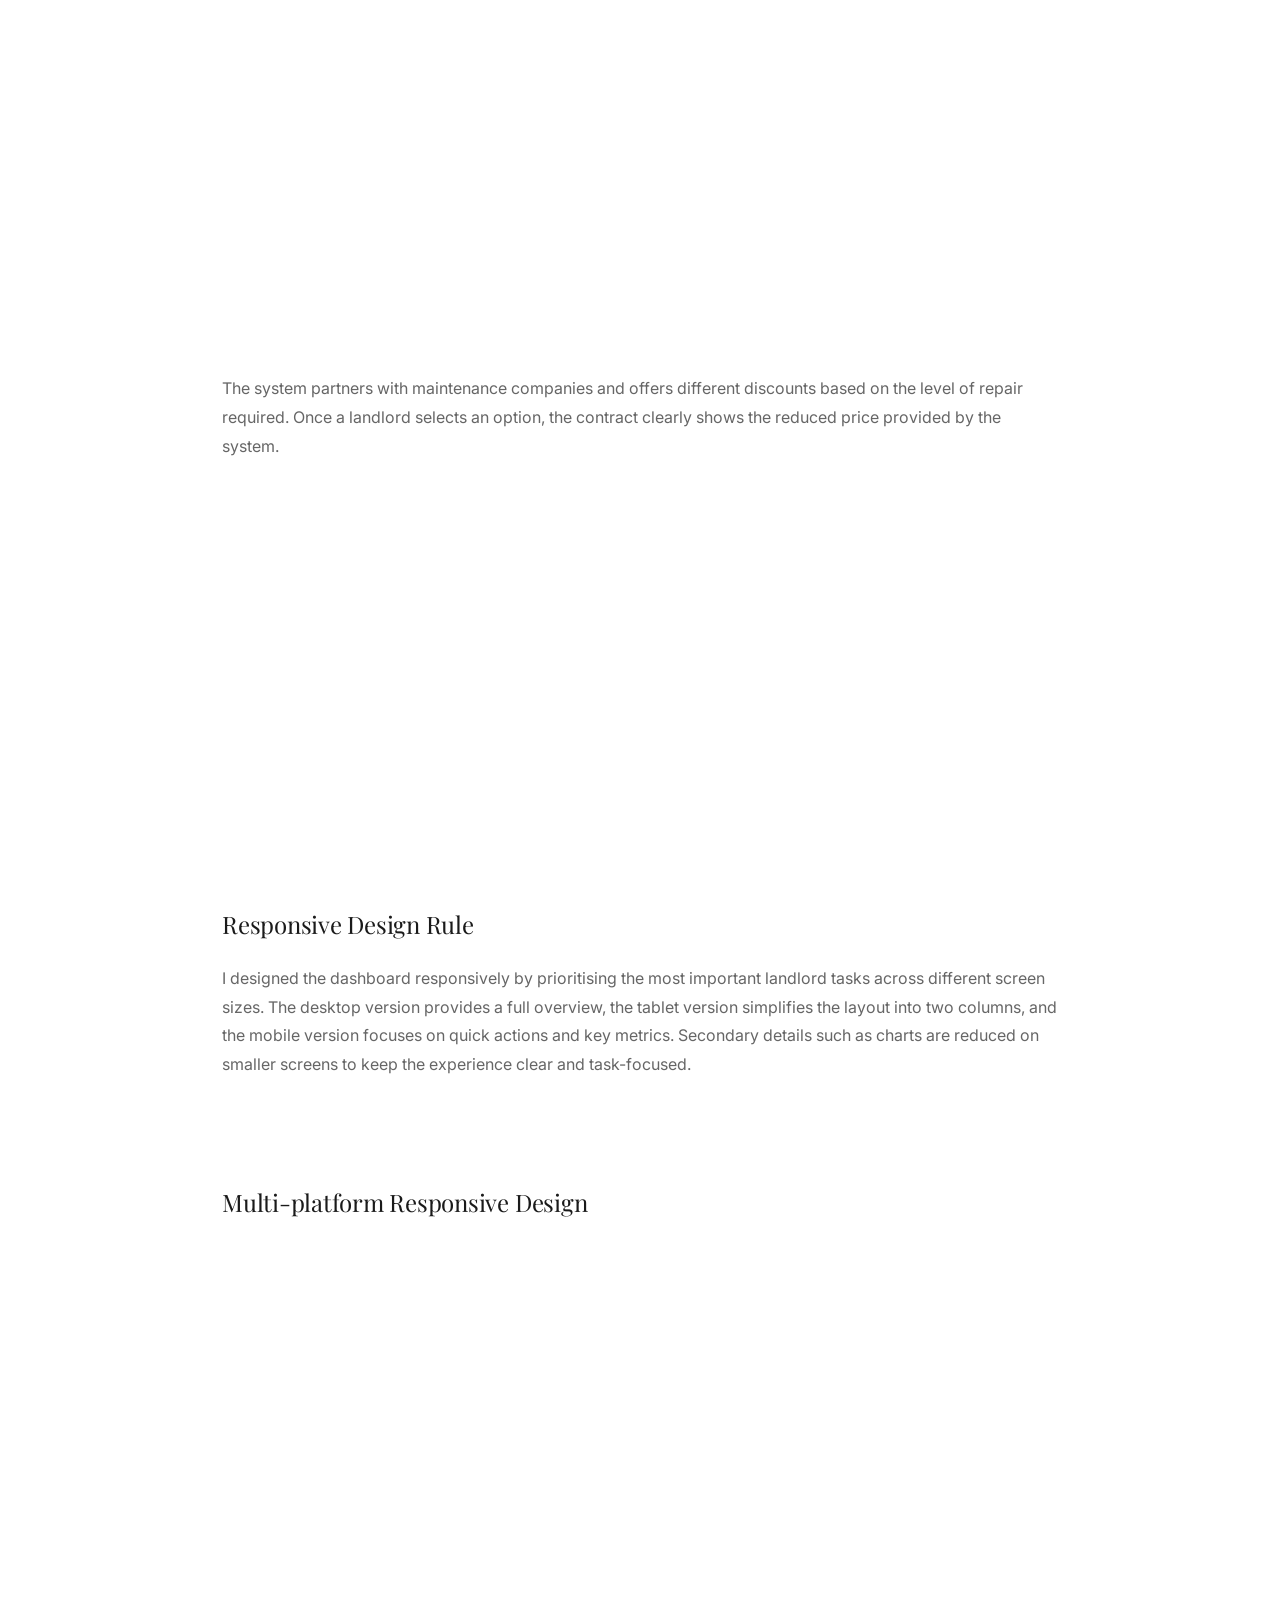
==== commit a04b4f82: "Upload Project" ====
--- a/docs/project/glasgow-housing.html
+++ b/docs/project/glasgow-housing.html
@@ -560,7 +560,7 @@
 <h2>Lo-fi Design</h2>
 <img src="./images/glasgow-housing/new-3.webp" alt="" loading="lazy">
 <h2>Hi-fi Design</h2>
-<img src="./images/glasgow-housing/image19.webp" alt="" loading="lazy">
+<img src="./images/glasgow-housing/new-7.webp" alt="" loading="lazy">
 <h2>Hi-fi Details</h2>
 <p>After the landlord completes the initial registration, the system asks them to provide basic information about the property's condition and layout. This helps the system classify the property later. Landlords can also choose a time for an on-site inspection, which moves the process forward and makes the rental workflow more streamlined.</p>
 <img src="./images/glasgow-housing/new-4.webp" alt="" loading="lazy">
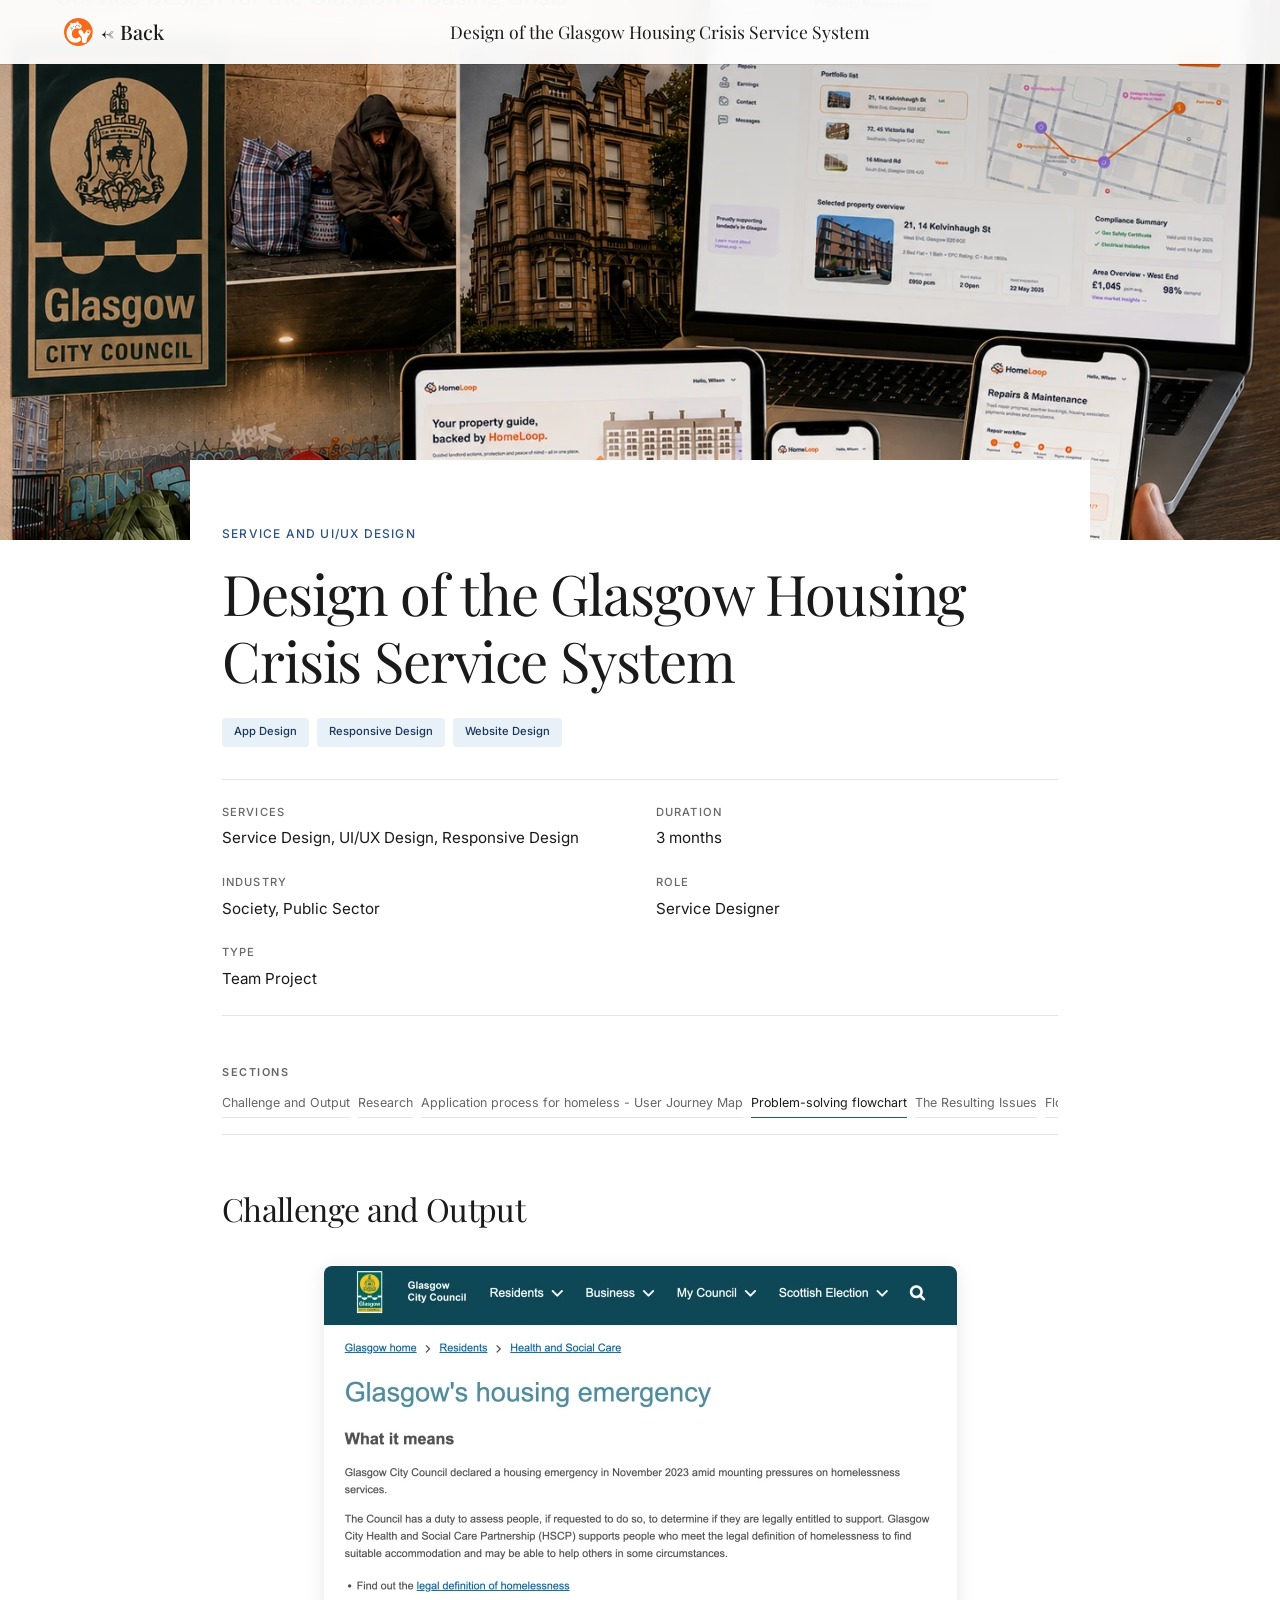
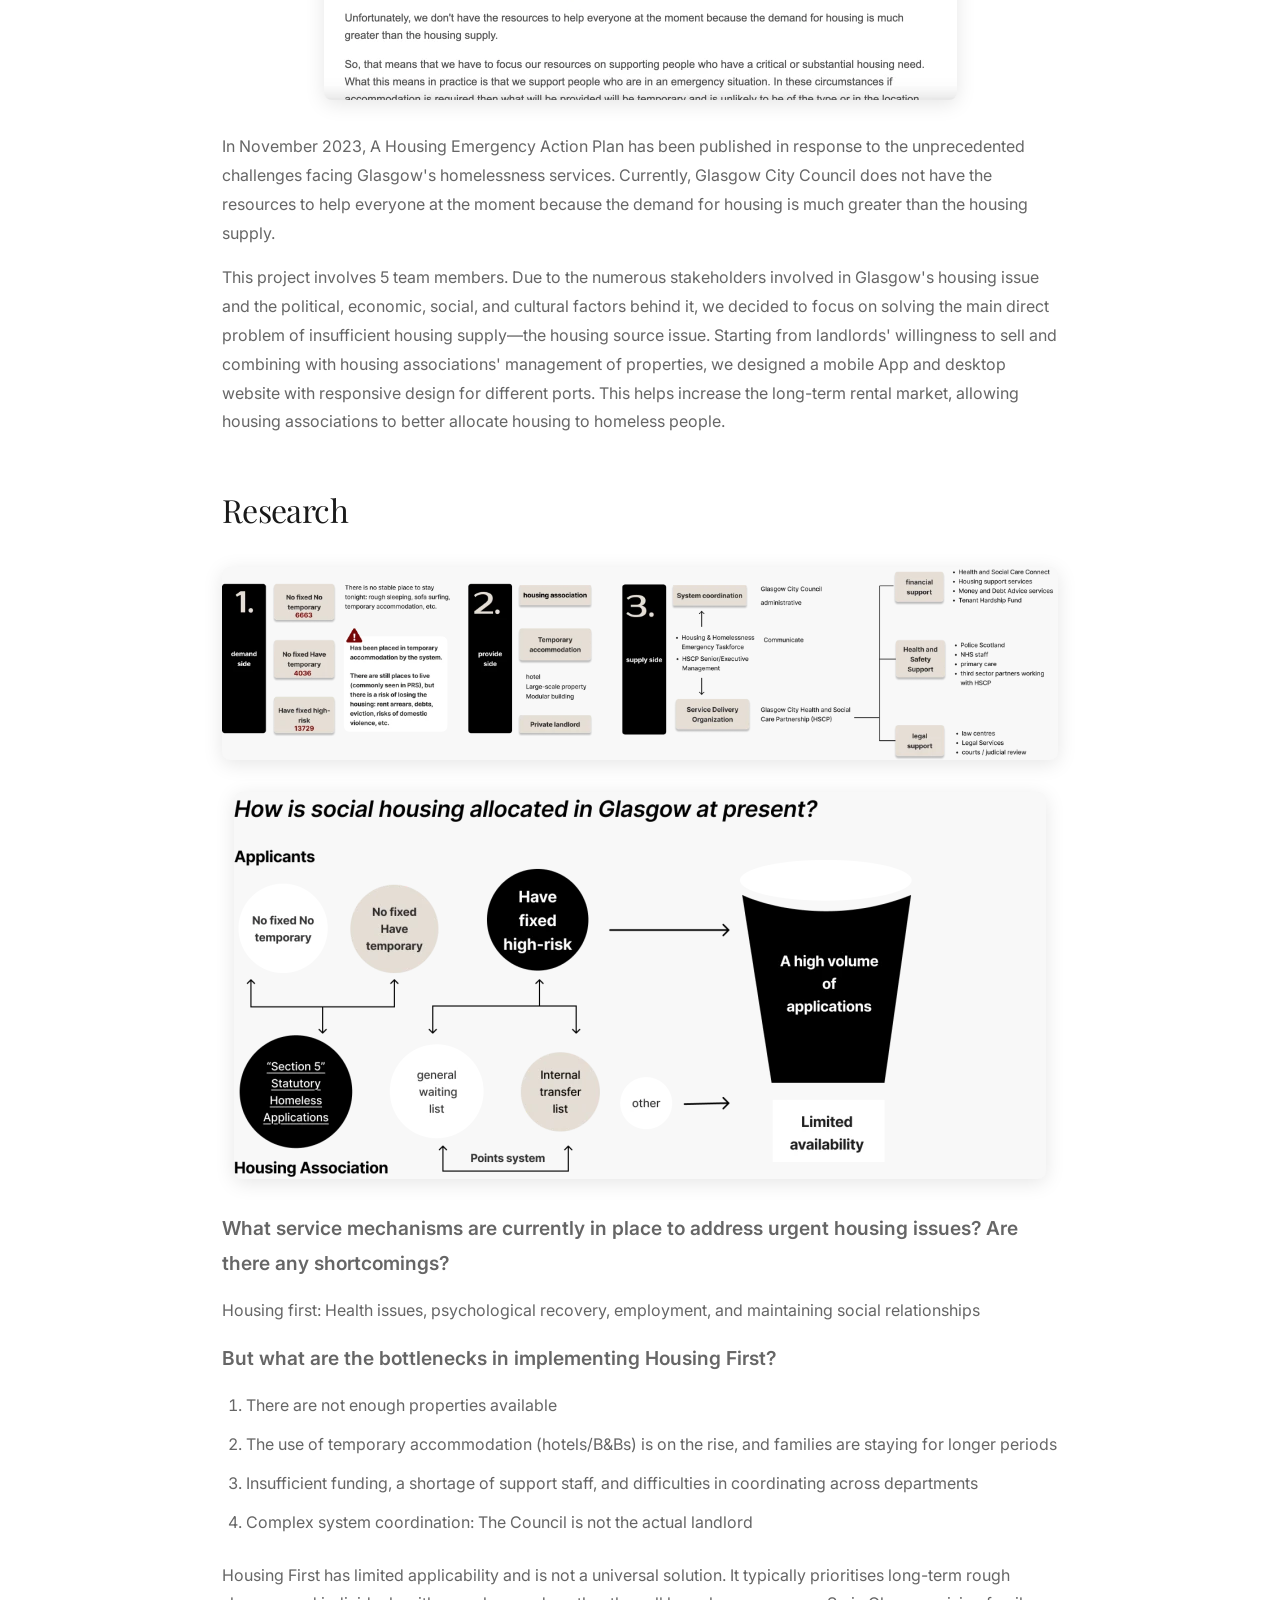
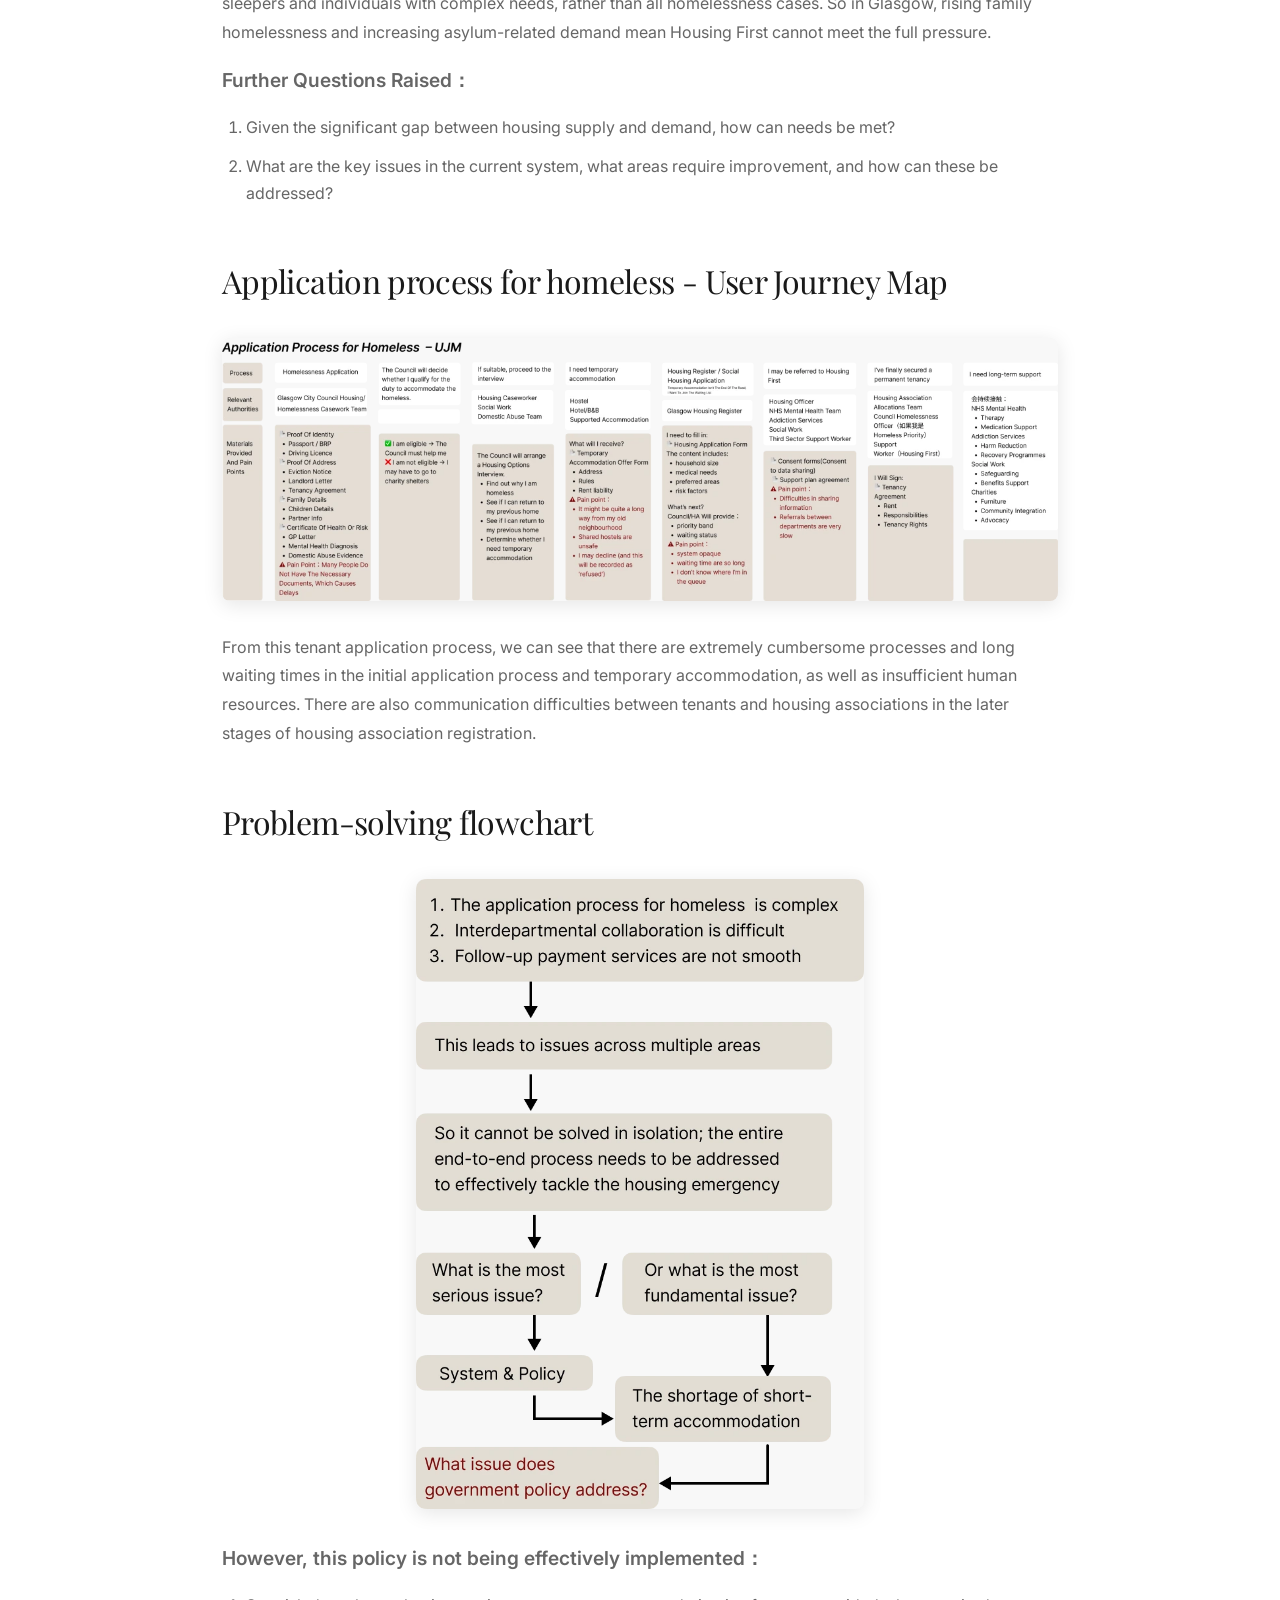
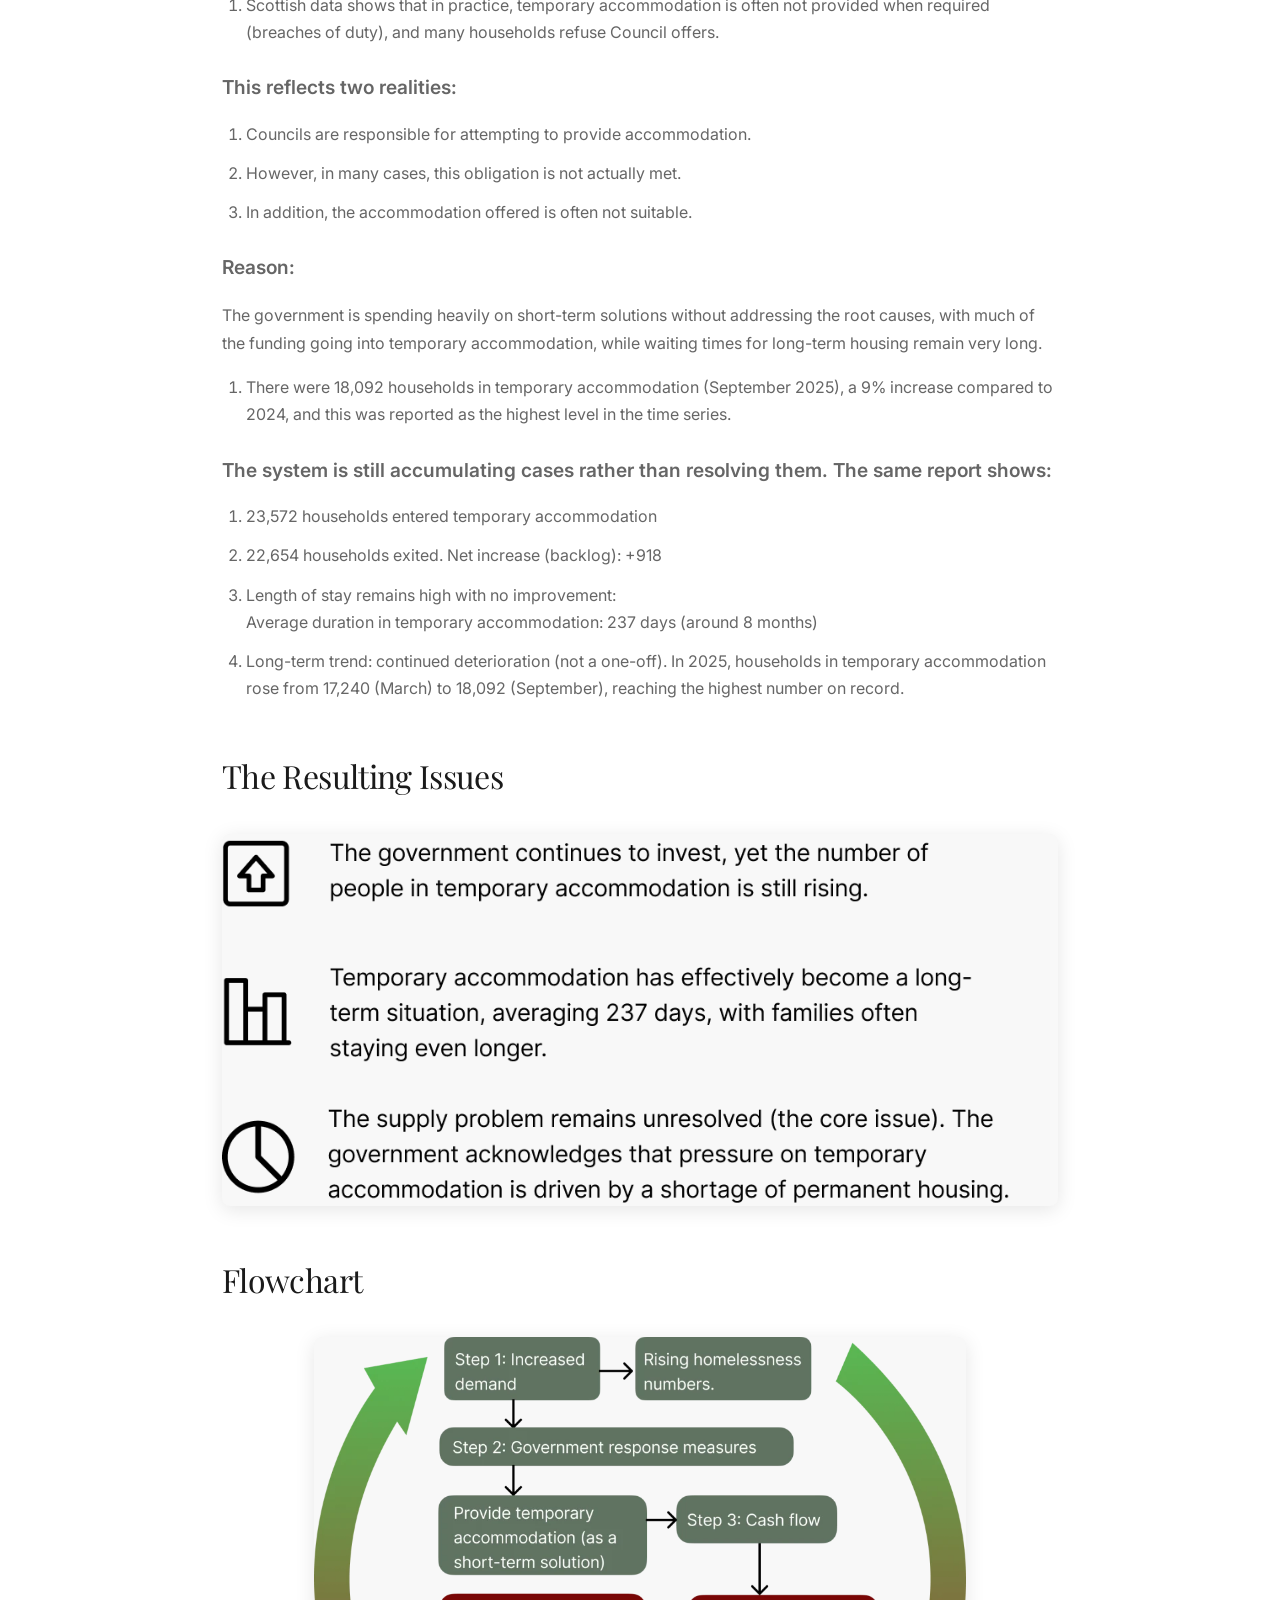
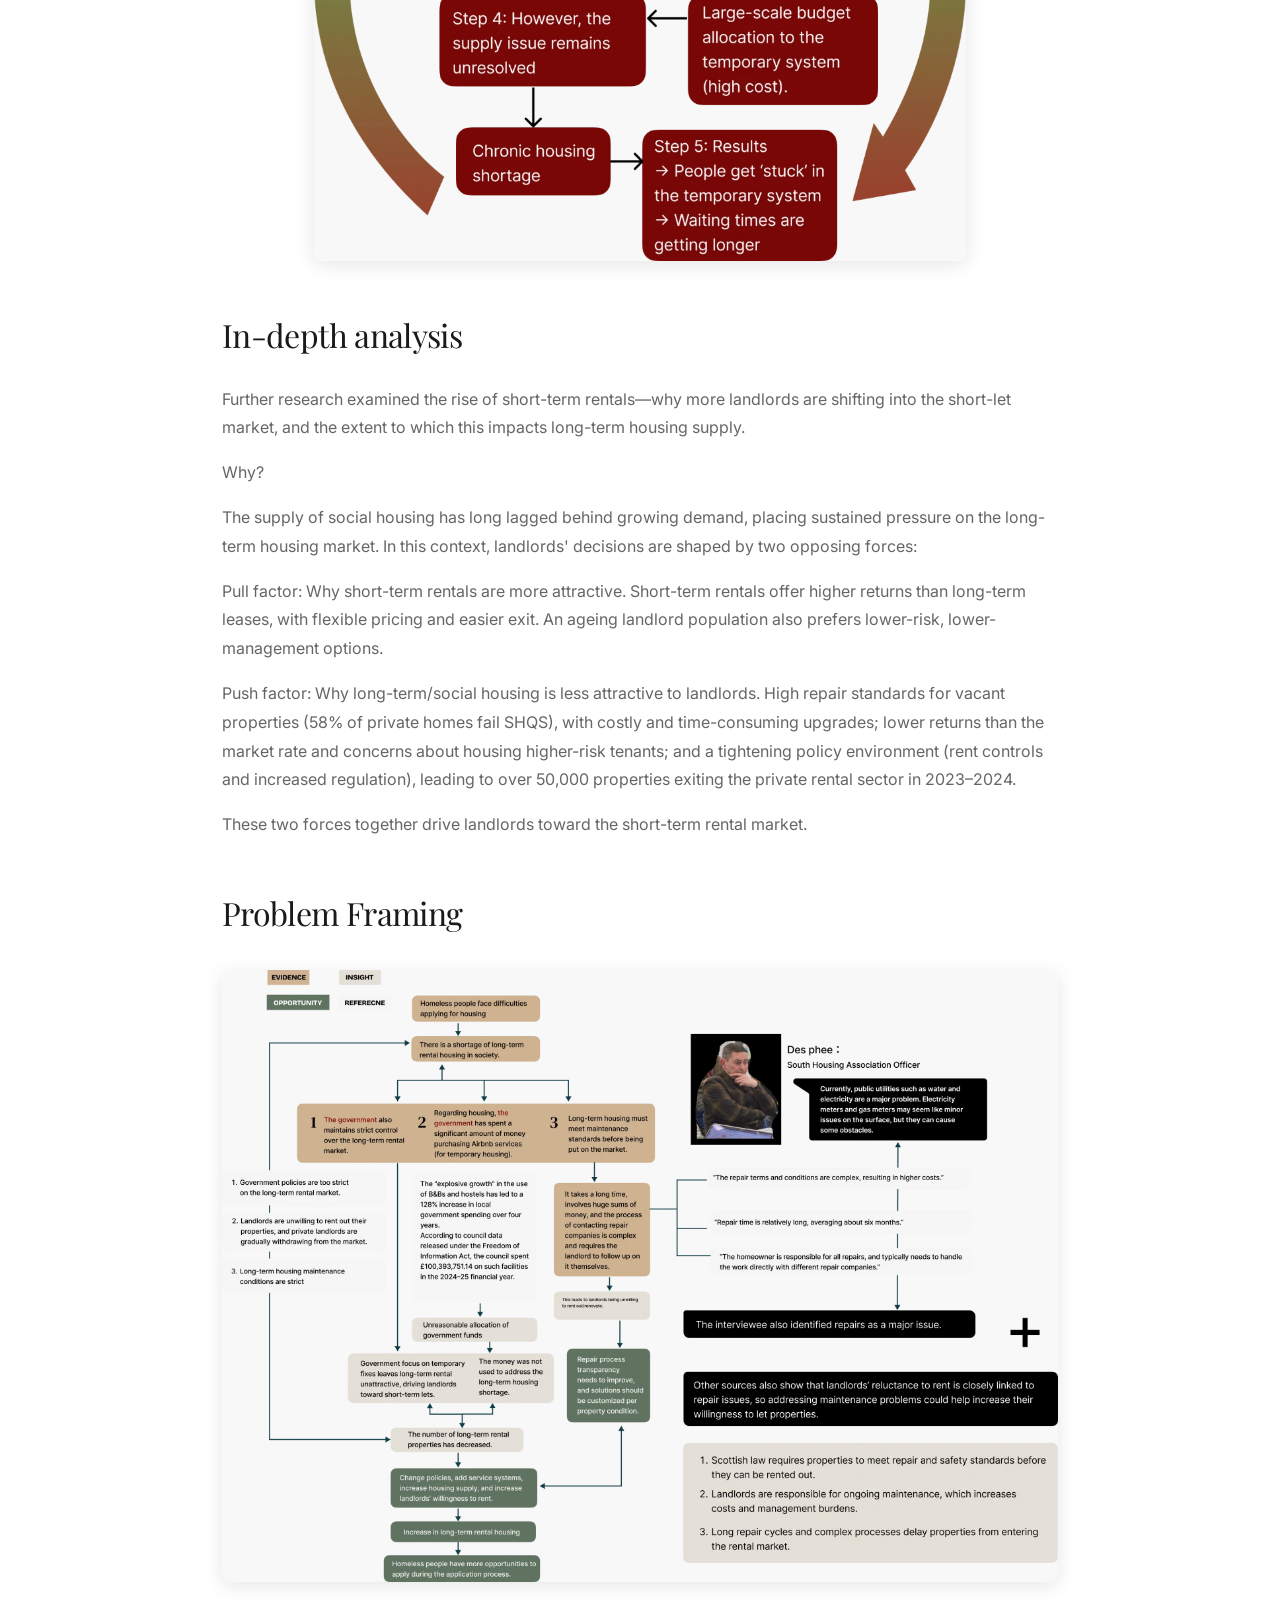
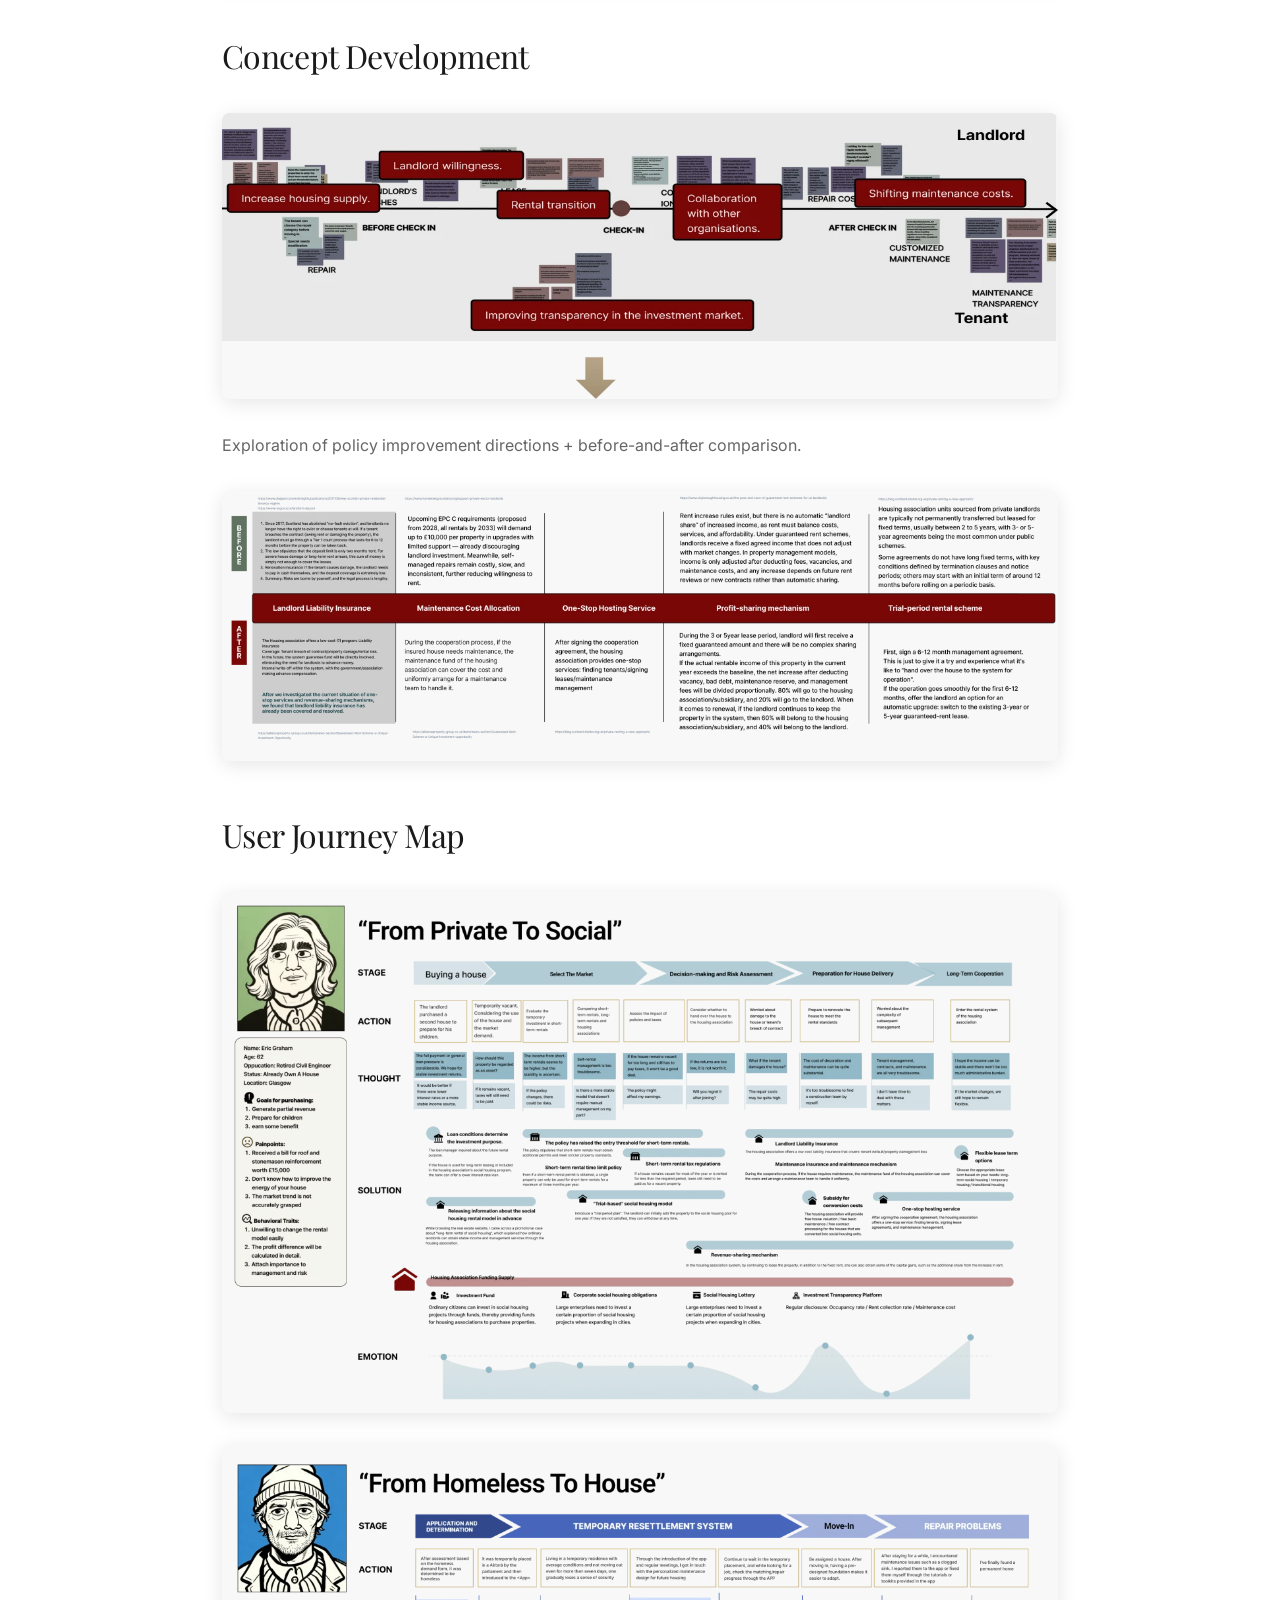
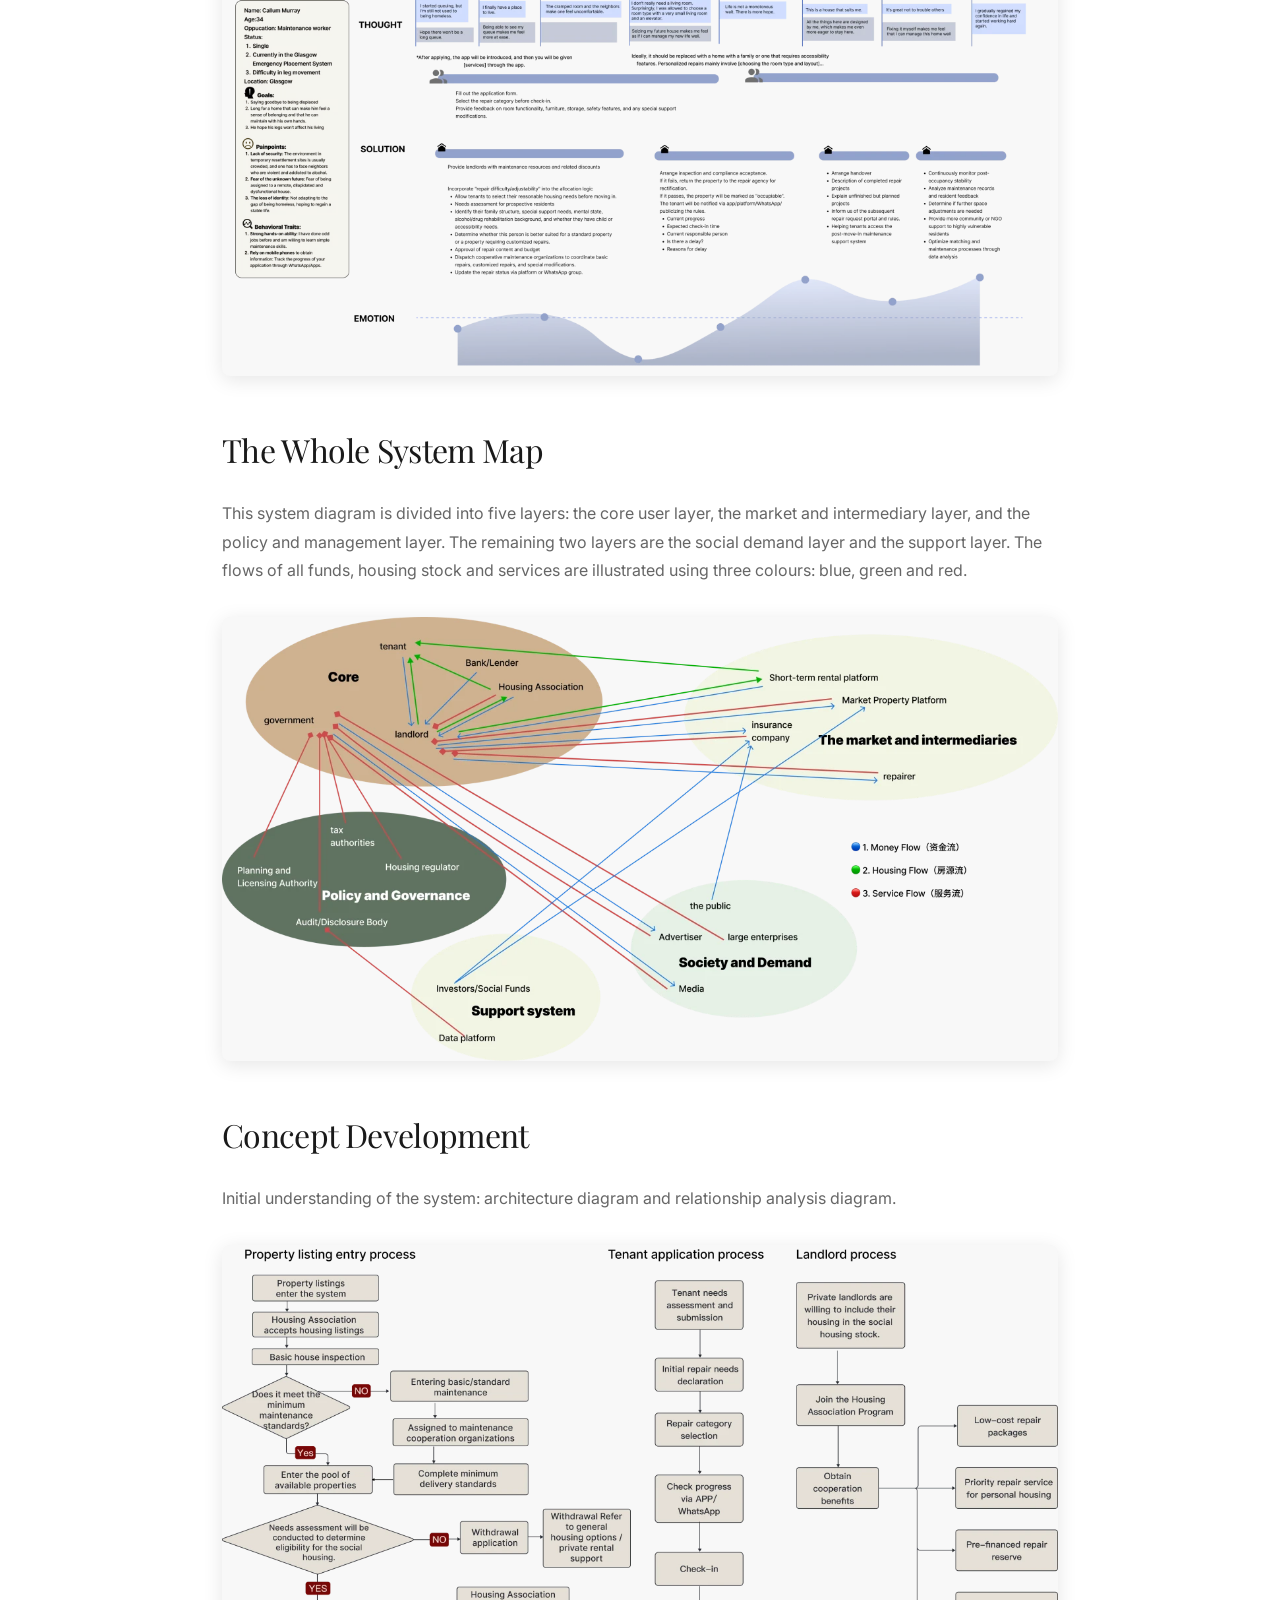
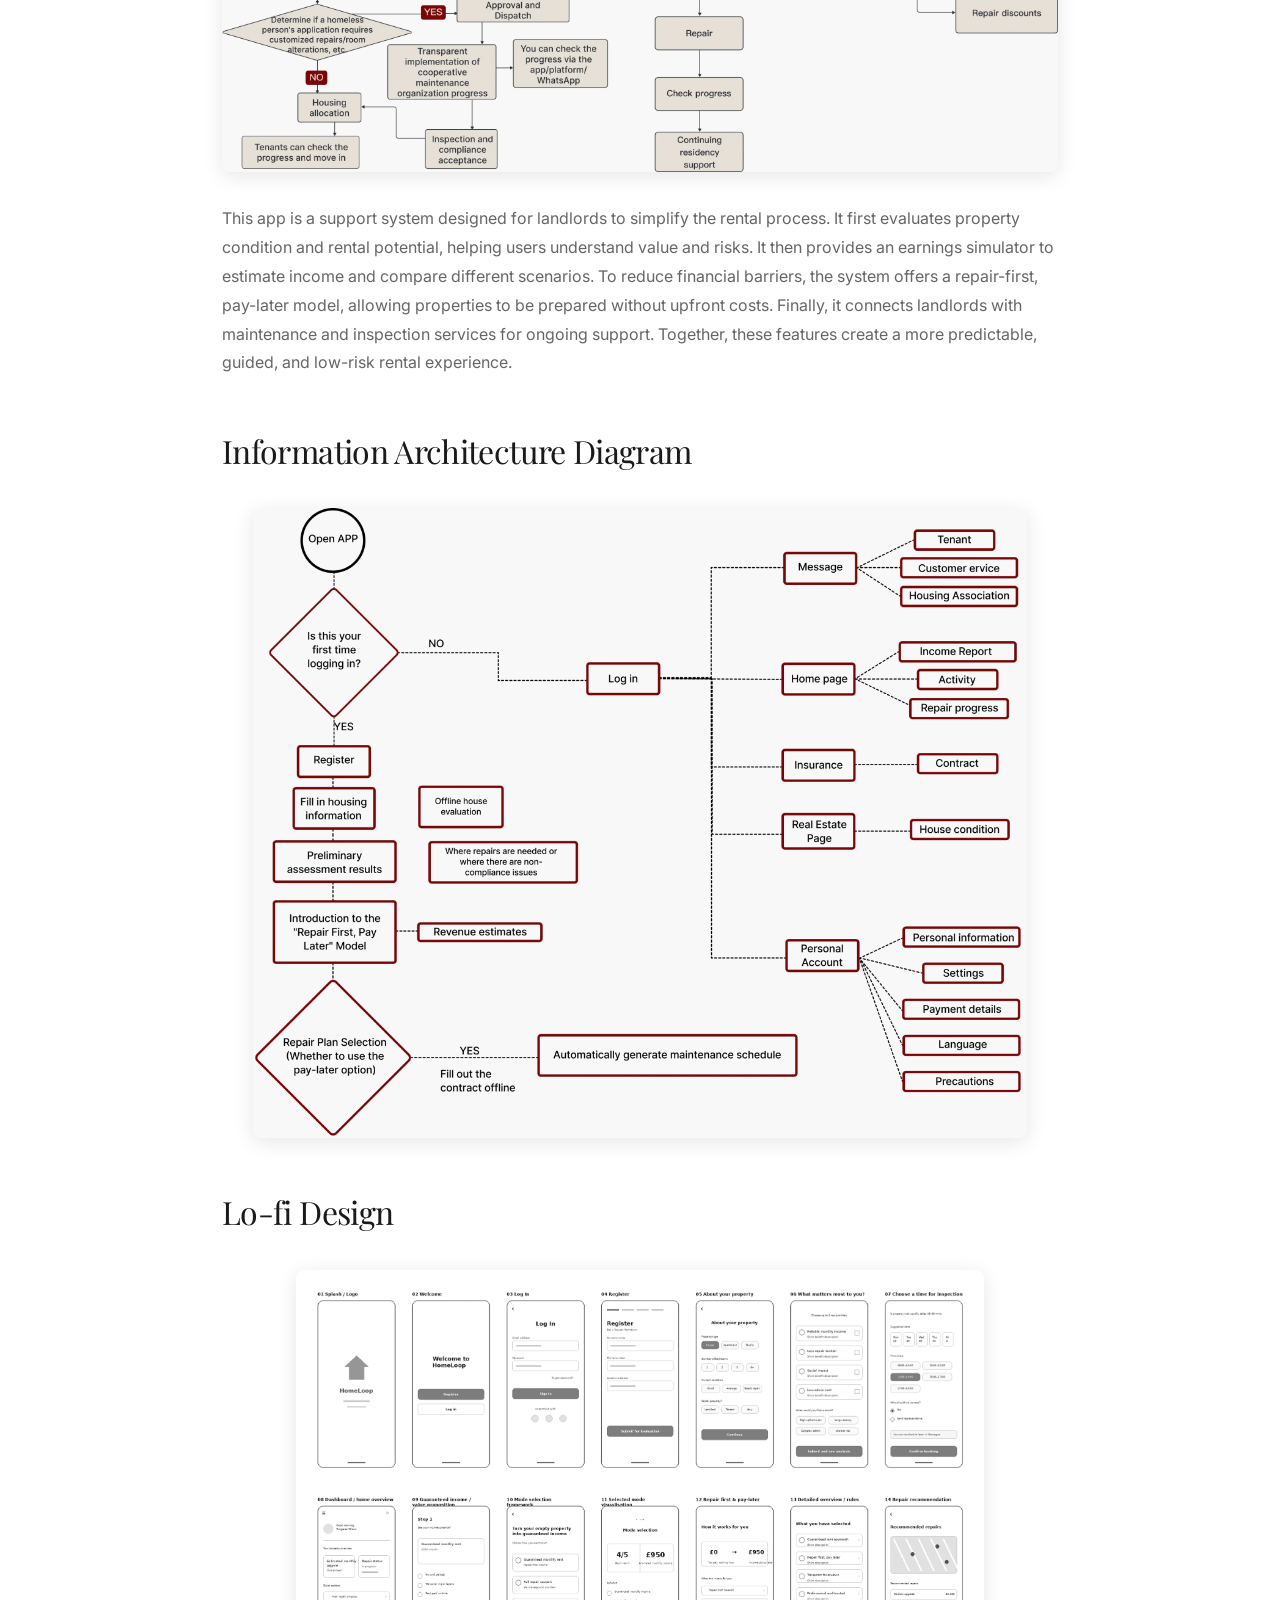
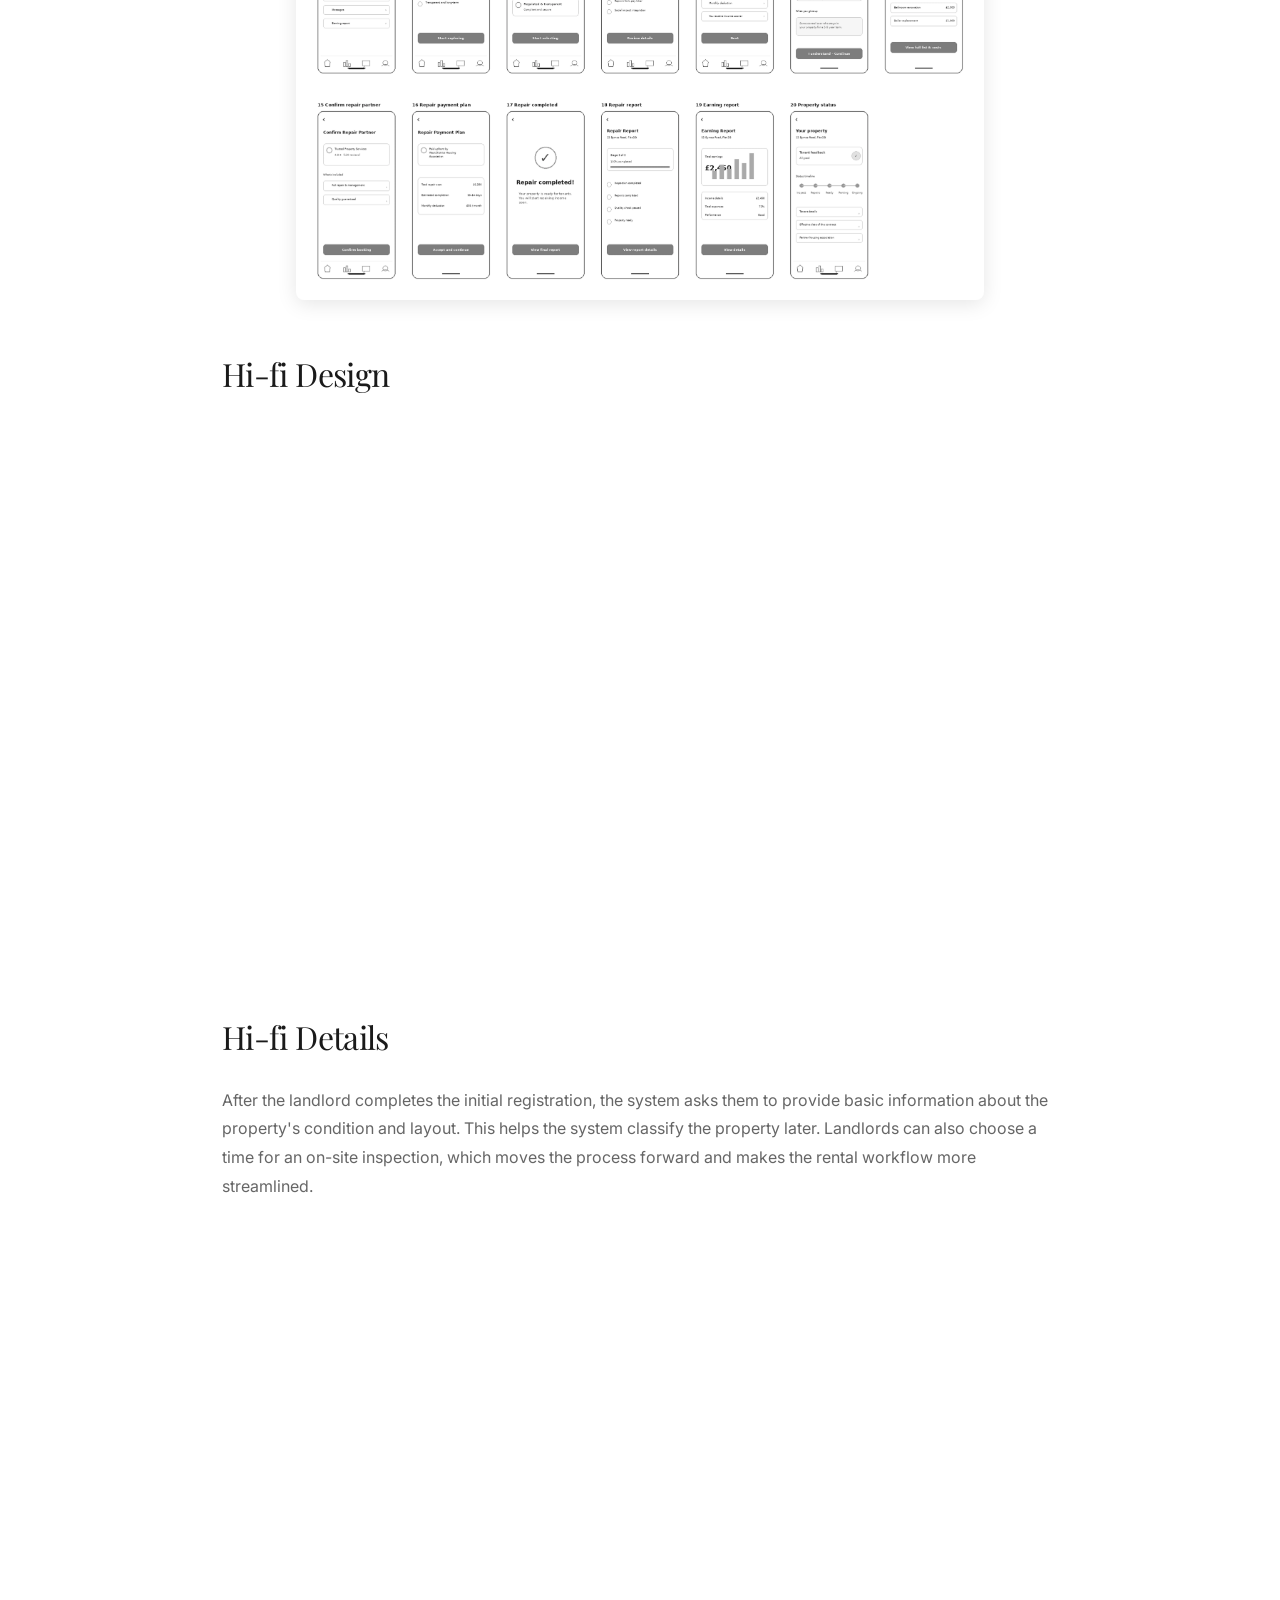
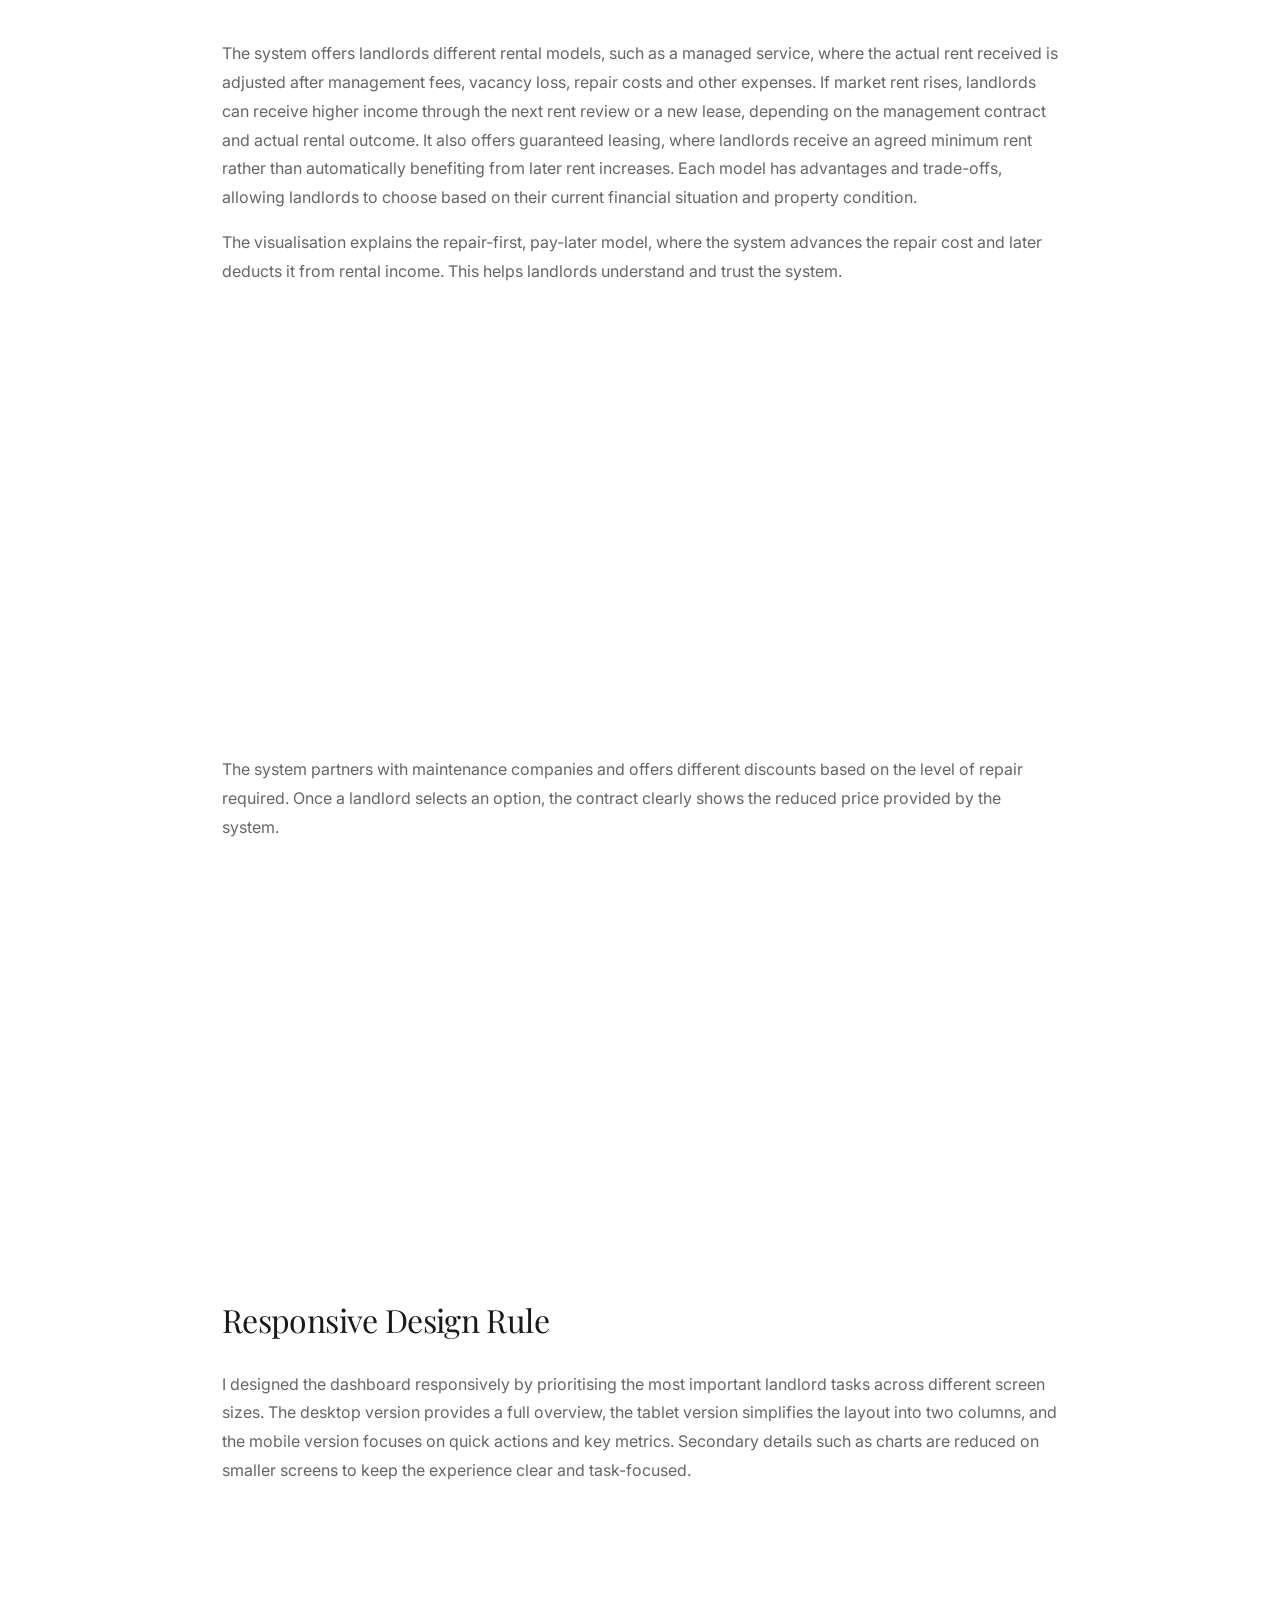
==== commit 4de7643b: "Add project section navigation" ====
--- a/docs/project/glasgow-housing.html
+++ b/docs/project/glasgow-housing.html
@@ -428,6 +428,7 @@
             }
         }
     </style>
+    <link rel="stylesheet" href="../css/project-toc.css">
 </head>
 <body>
     <header class="header">
@@ -482,7 +483,7 @@
 <img src="./images/glasgow-housing/image5.webp" alt="" loading="lazy">
 <p>In November 2023, A Housing Emergency Action Plan has been published in response to the unprecedented challenges facing Glasgow's homelessness services. Currently, Glasgow City Council does not have the resources to help everyone at the moment because the demand for housing is much greater than the housing supply.</p>
 <p>This project involves 5 team members. Due to the numerous stakeholders involved in Glasgow's housing issue and the political, economic, social, and cultural factors behind it, we decided to focus on solving the main direct problem of insufficient housing supply—the housing source issue. Starting from landlords' willingness to sell and combining with housing associations' management of properties, we designed a mobile App and desktop website with responsive design for different ports. This helps increase the long-term rental market, allowing housing associations to better allocate housing to homeless people.</p>
-<h2>Research</h2>
+<h1>Research</h1>
 <img src="./images/glasgow-housing/image4.webp" alt="" loading="lazy">
 <img src="./images/glasgow-housing/image3.webp" alt="" loading="lazy">
 <p class="question-heading">What service mechanisms are currently in place to address urgent housing issues? Are there any shortcomings?</p>
@@ -500,7 +501,7 @@
 <li>Given the significant gap between housing supply and demand, how can needs be met?</li>
 <li>What are the key issues in the current system, what areas require improvement, and how can these be addressed?</li>
 </ol>
-<h2>Application process for homeless - User Journey Map</h2>
+<h1>Application process for homeless - User Journey Map</h1>
 <img src="./images/glasgow-housing/image2.webp" alt="" loading="lazy">
 <p>From this tenant application process, we can see that there are extremely cumbersome processes and long waiting times in the initial application process and temporary accommodation, as well as insufficient human resources. There are also communication difficulties between tenants and housing associations in the later stages of housing association registration.</p>
 <h1>Problem-solving flowchart</h1>
@@ -528,7 +529,7 @@
 <br>Average duration in temporary accommodation: 237 days (around 8 months)</li>
 <li>Long-term trend: continued deterioration (not a one-off). In 2025, households in temporary accommodation rose from 17,240 (March) to 18,092 (September), reaching the highest number on record.</li>
 </ol>
-<h2>The Resulting Issues</h2>
+<h1>The Resulting Issues</h1>
 <img src="./images/glasgow-housing/image30.webp" alt="" loading="lazy">
 <h1>Flowchart</h1>
 <img src="./images/glasgow-housing/image29.webp" alt="" loading="lazy" class="img-medium">
@@ -539,29 +540,29 @@
 <p>Pull factor: Why short-term rentals are more attractive. Short-term rentals offer higher returns than long-term leases, with flexible pricing and easier exit. An ageing landlord population also prefers lower-risk, lower-management options.</p>
 <p>Push factor: Why long-term/social housing is less attractive to landlords. High repair standards for vacant properties (58% of private homes fail SHQS), with costly and time-consuming upgrades; lower returns than the market rate and concerns about housing higher-risk tenants; and a tightening policy environment (rent controls and increased regulation), leading to over 50,000 properties exiting the private rental sector in 2023–2024.</p>
 <p>These two forces together drive landlords toward the short-term rental market.</p>
-<h2>Problem Framing</h2>
+<h1>Problem Framing</h1>
 <img src="./images/glasgow-housing/image28.webp" alt="" loading="lazy">
-<h2>Concept Development</h2>
+<h1>Concept Development</h1>
 <img src="./images/glasgow-housing/image27.webp" alt="" loading="lazy">
 <p>Exploration of policy improvement directions + before-and-after comparison.</p>
 <img src="./images/glasgow-housing/image26.webp" alt="" loading="lazy">
-<h2>User Journey Map</h2>
+<h1>User Journey Map</h1>
 <img src="./images/glasgow-housing/image25.webp" alt="" loading="lazy">
 <img src="./images/glasgow-housing/image24.webp" alt="" loading="lazy">
-<h2>The Whole System Map</h2>
+<h1>The Whole System Map</h1>
 <p>This system diagram is divided into five layers: the core user layer, the market and intermediary layer, and the policy and management layer. The remaining two layers are the social demand layer and the support layer. The flows of all funds, housing stock and services are illustrated using three colours: blue, green and red.</p>
 <img src="./images/glasgow-housing/image23.webp" alt="" loading="lazy">
-<h2>Concept Development</h2>
+<h1>Concept Development</h1>
 <p>Initial understanding of the system: architecture diagram and relationship analysis diagram.</p>
 <img src="./images/glasgow-housing/image22.webp" alt="" loading="lazy">
 <p>This app is a support system designed for landlords to simplify the rental process. It first evaluates property condition and rental potential, helping users understand value and risks. It then provides an earnings simulator to estimate income and compare different scenarios. To reduce financial barriers, the system offers a repair-first, pay-later model, allowing properties to be prepared without upfront costs. Finally, it connects landlords with maintenance and inspection services for ongoing support. Together, these features create a more predictable, guided, and low-risk rental experience.</p>
-<h2>Information Architecture Diagram</h2>
+<h1>Information Architecture Diagram</h1>
 <img src="./images/glasgow-housing/image21.webp" alt="" loading="lazy">
-<h2>Lo-fi Design</h2>
+<h1>Lo-fi Design</h1>
 <img src="./images/glasgow-housing/new-3.webp" alt="" loading="lazy">
-<h2>Hi-fi Design</h2>
+<h1>Hi-fi Design</h1>
 <img src="./images/glasgow-housing/new-7.webp" alt="" loading="lazy">
-<h2>Hi-fi Details</h2>
+<h1>Hi-fi Details</h1>
 <p>After the landlord completes the initial registration, the system asks them to provide basic information about the property's condition and layout. This helps the system classify the property later. Landlords can also choose a time for an on-site inspection, which moves the process forward and makes the rental workflow more streamlined.</p>
 <img src="./images/glasgow-housing/new-4.webp" alt="" loading="lazy">
 <p>The system offers landlords different rental models, such as a managed service, where the actual rent received is adjusted after management fees, vacancy loss, repair costs and other expenses. If market rent rises, landlords can receive higher income through the next rent review or a new lease, depending on the management contract and actual rental outcome. It also offers guaranteed leasing, where landlords receive an agreed minimum rent rather than automatically benefiting from later rent increases. Each model has advantages and trade-offs, allowing landlords to choose based on their current financial situation and property condition.</p>
@@ -569,11 +570,11 @@
 <img src="./images/glasgow-housing/new-5.webp" alt="" loading="lazy">
 <p>The system partners with maintenance companies and offers different discounts based on the level of repair required. Once a landlord selects an option, the contract clearly shows the reduced price provided by the system.</p>
 <img src="./images/glasgow-housing/new-6.webp" alt="" loading="lazy">
-<h2>Responsive Design Rule</h2>
+<h1>Responsive Design Rule</h1>
 <p>I designed the dashboard responsively by prioritising the most important landlord tasks across different screen sizes. The desktop version provides a full overview, the tablet version simplifies the layout into two columns, and the mobile version focuses on quick actions and key metrics. Secondary details such as charts are reduced on smaller screens to keep the experience clear and task-focused.</p>
 <img src="./images/glasgow-housing/new-1.webp" alt="" loading="lazy">
 <img src="./images/glasgow-housing/new-2.webp" alt="" loading="lazy">
-<h2>Multi-platform Responsive Design</h2>
+<h1>Multi-platform Responsive Design</h1>
 <div class="image-row-side">
 <img src="./images/glasgow-housing/image18.webp" alt="" loading="lazy">
 <img src="./images/glasgow-housing/image15.webp" alt="" loading="lazy">
@@ -581,7 +582,7 @@
 <img src="./images/glasgow-housing/image17.webp" alt="" loading="lazy">
 <img src="./images/glasgow-housing/image16.webp" alt="" loading="lazy">
 <img src="./images/glasgow-housing/image14.webp" alt="" loading="lazy">
-<h2>Test</h2>
+<h1>Test</h1>
 <p>The testing is divided into two main parts. The first part involves system testing, with the housing association acting as the primary tester. As they are not 'ordinary users' but 'key stakeholders' within the system, the testing focuses on whether the housing association is willing to engage with the system, whether the system is operational for them, and whether the costs, risks and processes are acceptable.</p>
 <p>The second part involves testing with the system's primary users, the landlords. We need to understand which aspects they prefer or find most effective as they navigate the system step by step, and which processes they find difficult to understand. We will also need to provide the app to the landlords for them to test the usage process.</p>
 <div class="image-row">
@@ -593,9 +594,9 @@
 <img src="./images/glasgow-housing/image10.webp" alt="" loading="lazy" class="img-small">
 </div>
 <img src="./images/glasgow-housing/image9.webp" alt="" loading="lazy">
-<h2>System Patch</h2>
+<h1>System Patch</h1>
 <img src="./images/glasgow-housing/image8.webp" alt="" loading="lazy">
-<h2>Storyboard</h2>
+<h1>Storyboard</h1>
 <img src="./images/glasgow-housing/image7.webp" alt="" loading="lazy">
         </div>
     </article>
@@ -645,5 +646,7 @@
             }
         });
     </script>
+    <script src="../js/project-toc.js"></script>
+    <script src="../js/image-lightbox.js"></script>
 </body>
 </html>
--- a/docs/css/project-toc.css
+++ b/docs/css/project-toc.css
@@ -0,0 +1,94 @@
+.project-toc {
+    position: fixed;
+    top: 7rem;
+    left: max(2rem, calc((100vw - 1380px) / 2));
+    width: 220px;
+    max-height: calc(100vh - 9rem);
+    padding-right: 1rem;
+    z-index: 100;
+    overflow-y: auto;
+}
+
+.project-toc__label {
+    display: block;
+    margin-bottom: 0.75rem;
+    color: var(--color-text-secondary);
+    font-size: 0.68rem;
+    font-weight: 600;
+    letter-spacing: 0.14em;
+    text-transform: uppercase;
+}
+
+.project-toc__list {
+    display: flex;
+    flex-direction: column;
+    gap: 0.15rem;
+    list-style: none;
+}
+
+.project-toc__link {
+    display: block;
+    padding: 0.45rem 0 0.45rem 0.8rem;
+    border-left: 1px solid var(--color-border);
+    color: var(--color-text-secondary);
+    font-size: 0.78rem;
+    line-height: 1.35;
+    text-decoration: none;
+    transition: border-color 0.2s var(--transition-smooth), color 0.2s var(--transition-smooth), padding-left 0.2s var(--transition-smooth);
+}
+
+.project-toc__link:hover,
+.project-toc__link.is-active {
+    border-left-color: var(--color-accent);
+    color: var(--color-text);
+    padding-left: 1rem;
+}
+
+.markdown-content h1 {
+    scroll-margin-top: 6rem;
+}
+
+@media (max-width: 1420px) {
+    .project-toc {
+        position: sticky;
+        top: 4.8rem;
+        width: auto;
+        max-height: none;
+        margin: 0 0 2rem;
+        padding: 0 0 1rem;
+        overflow-x: auto;
+        overflow-y: hidden;
+        background: var(--color-bg);
+        border-bottom: 1px solid var(--color-border);
+    }
+
+    .project-toc__label {
+        margin-bottom: 0.5rem;
+    }
+
+    .project-toc__list {
+        flex-direction: row;
+        gap: 0.5rem;
+    }
+
+    .project-toc__link {
+        min-width: max-content;
+        padding: 0.35rem 0;
+        border-left: 0;
+        border-bottom: 1px solid var(--color-border);
+        white-space: nowrap;
+    }
+
+    .project-toc__link:hover,
+    .project-toc__link.is-active {
+        padding-left: 0;
+        border-bottom-color: var(--color-accent);
+    }
+}
+
+@media (max-width: 768px) {
+    .project-toc {
+        top: 4.2rem;
+        margin-bottom: 1.5rem;
+    }
+}
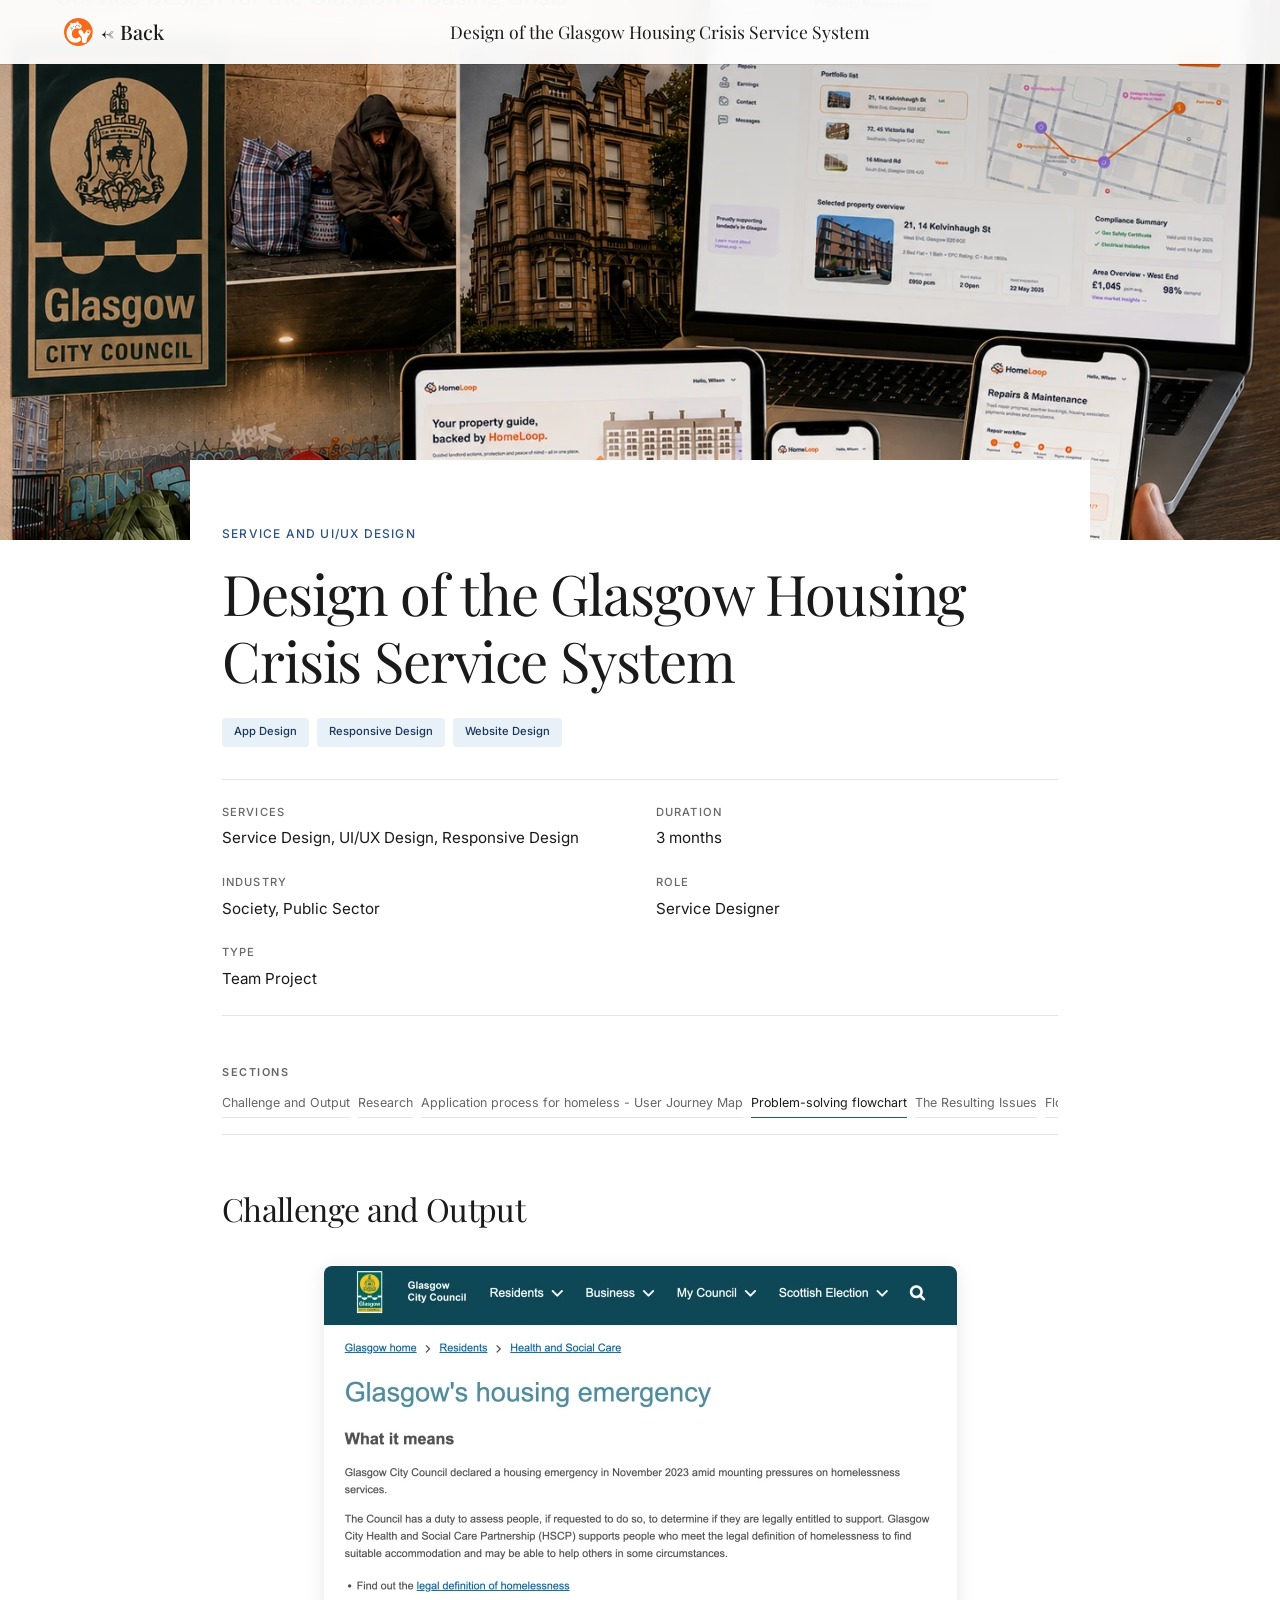
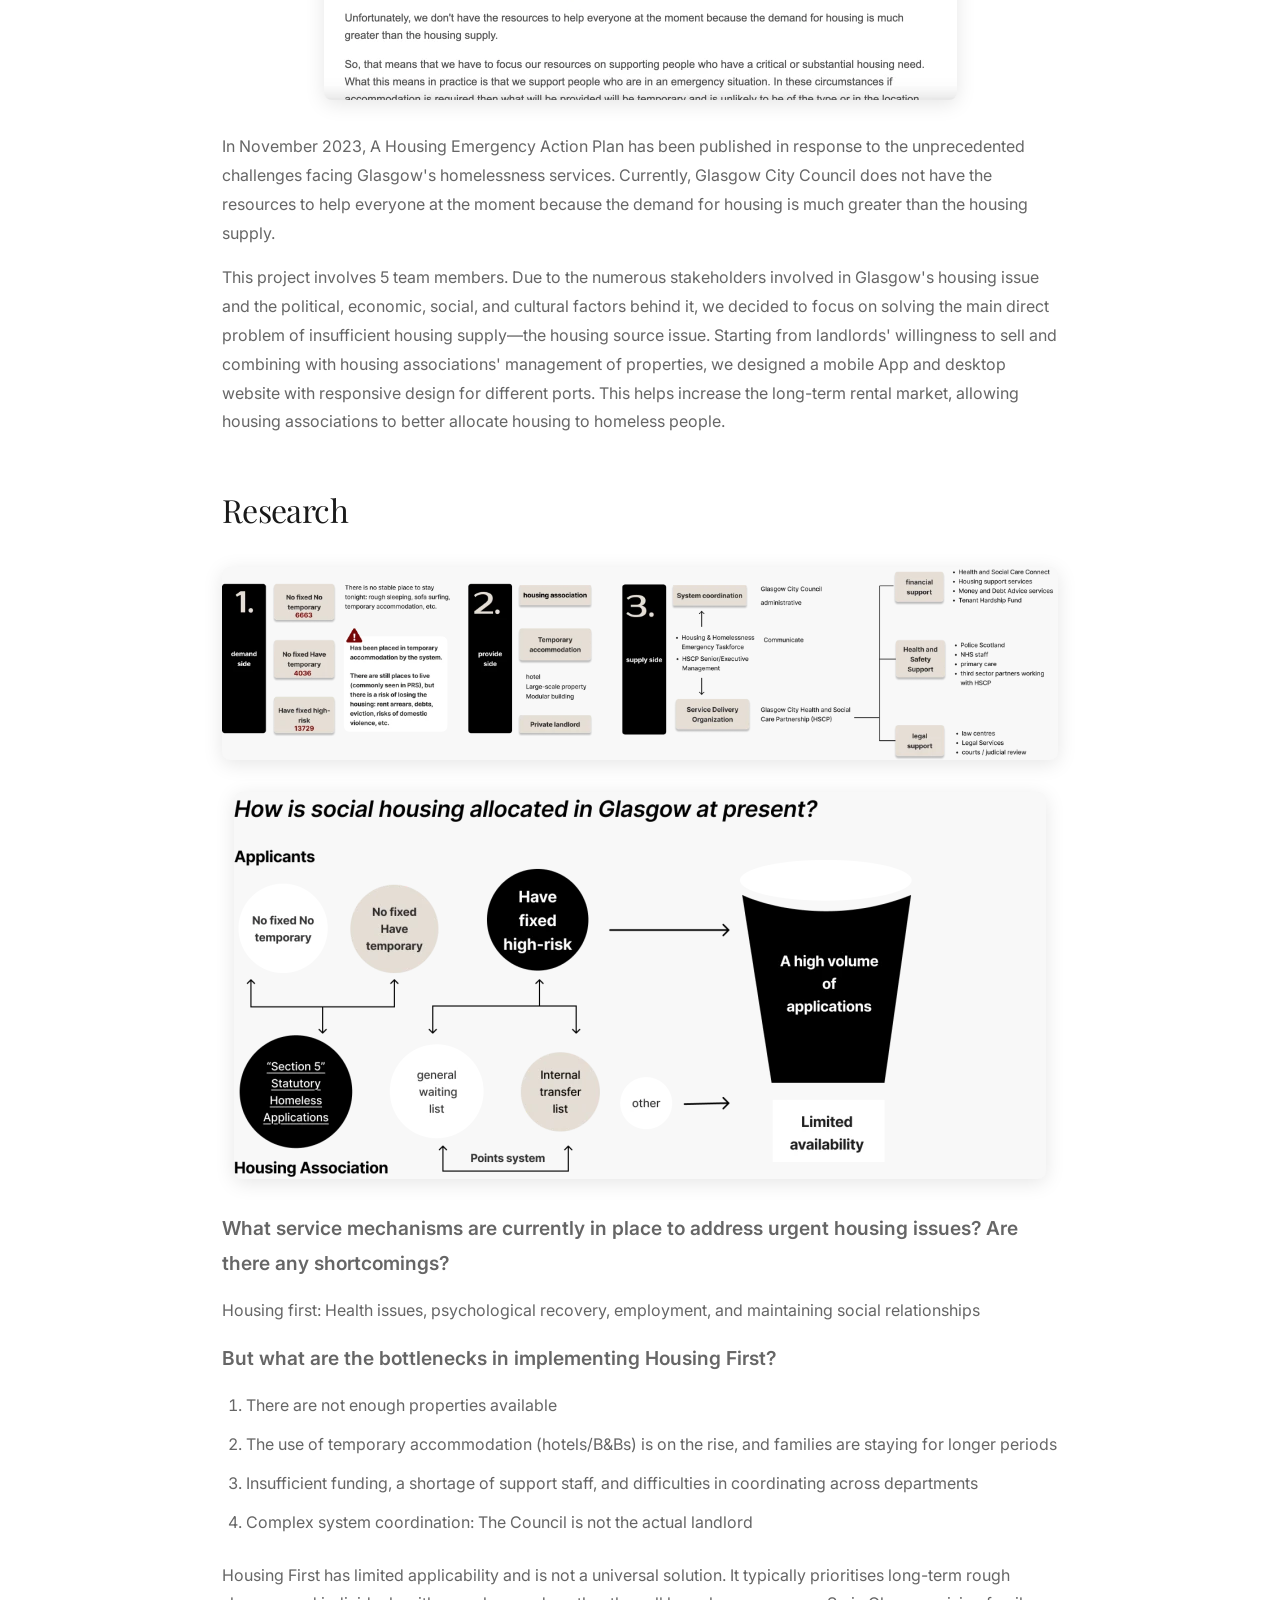
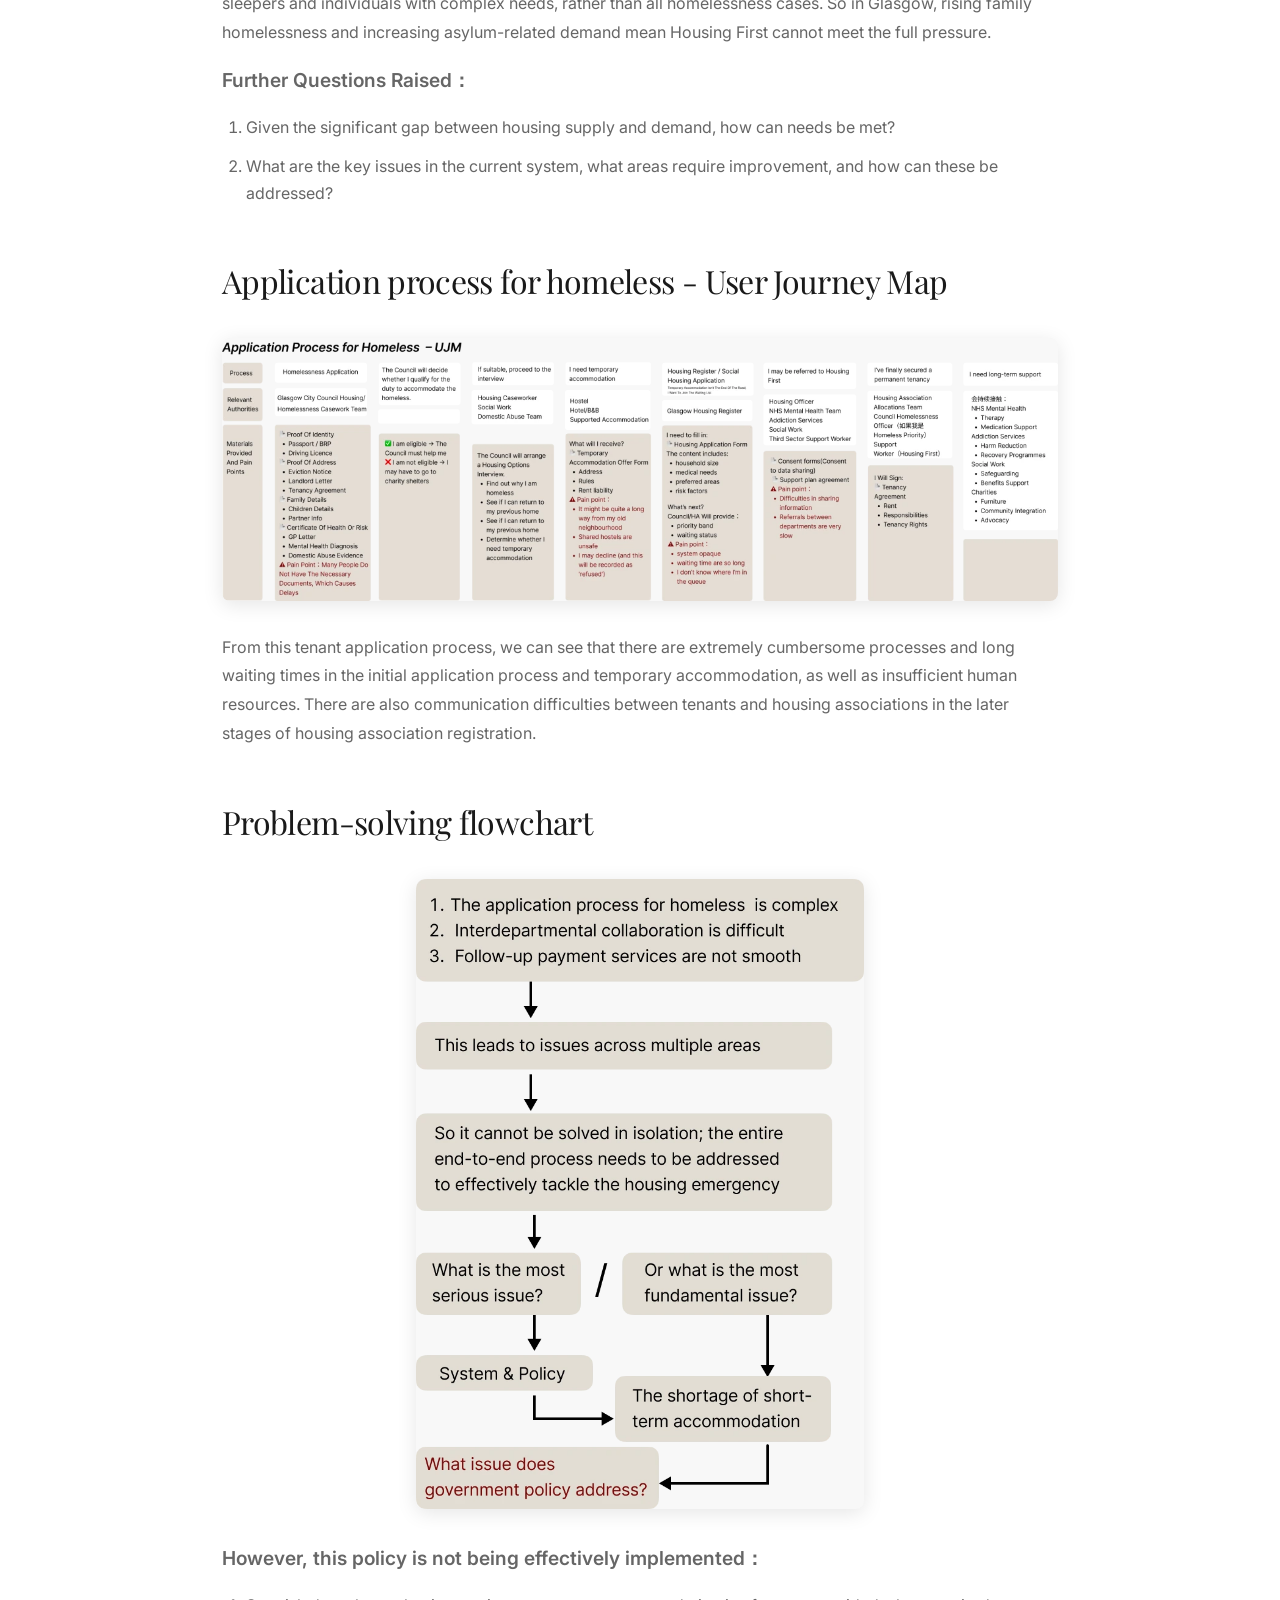
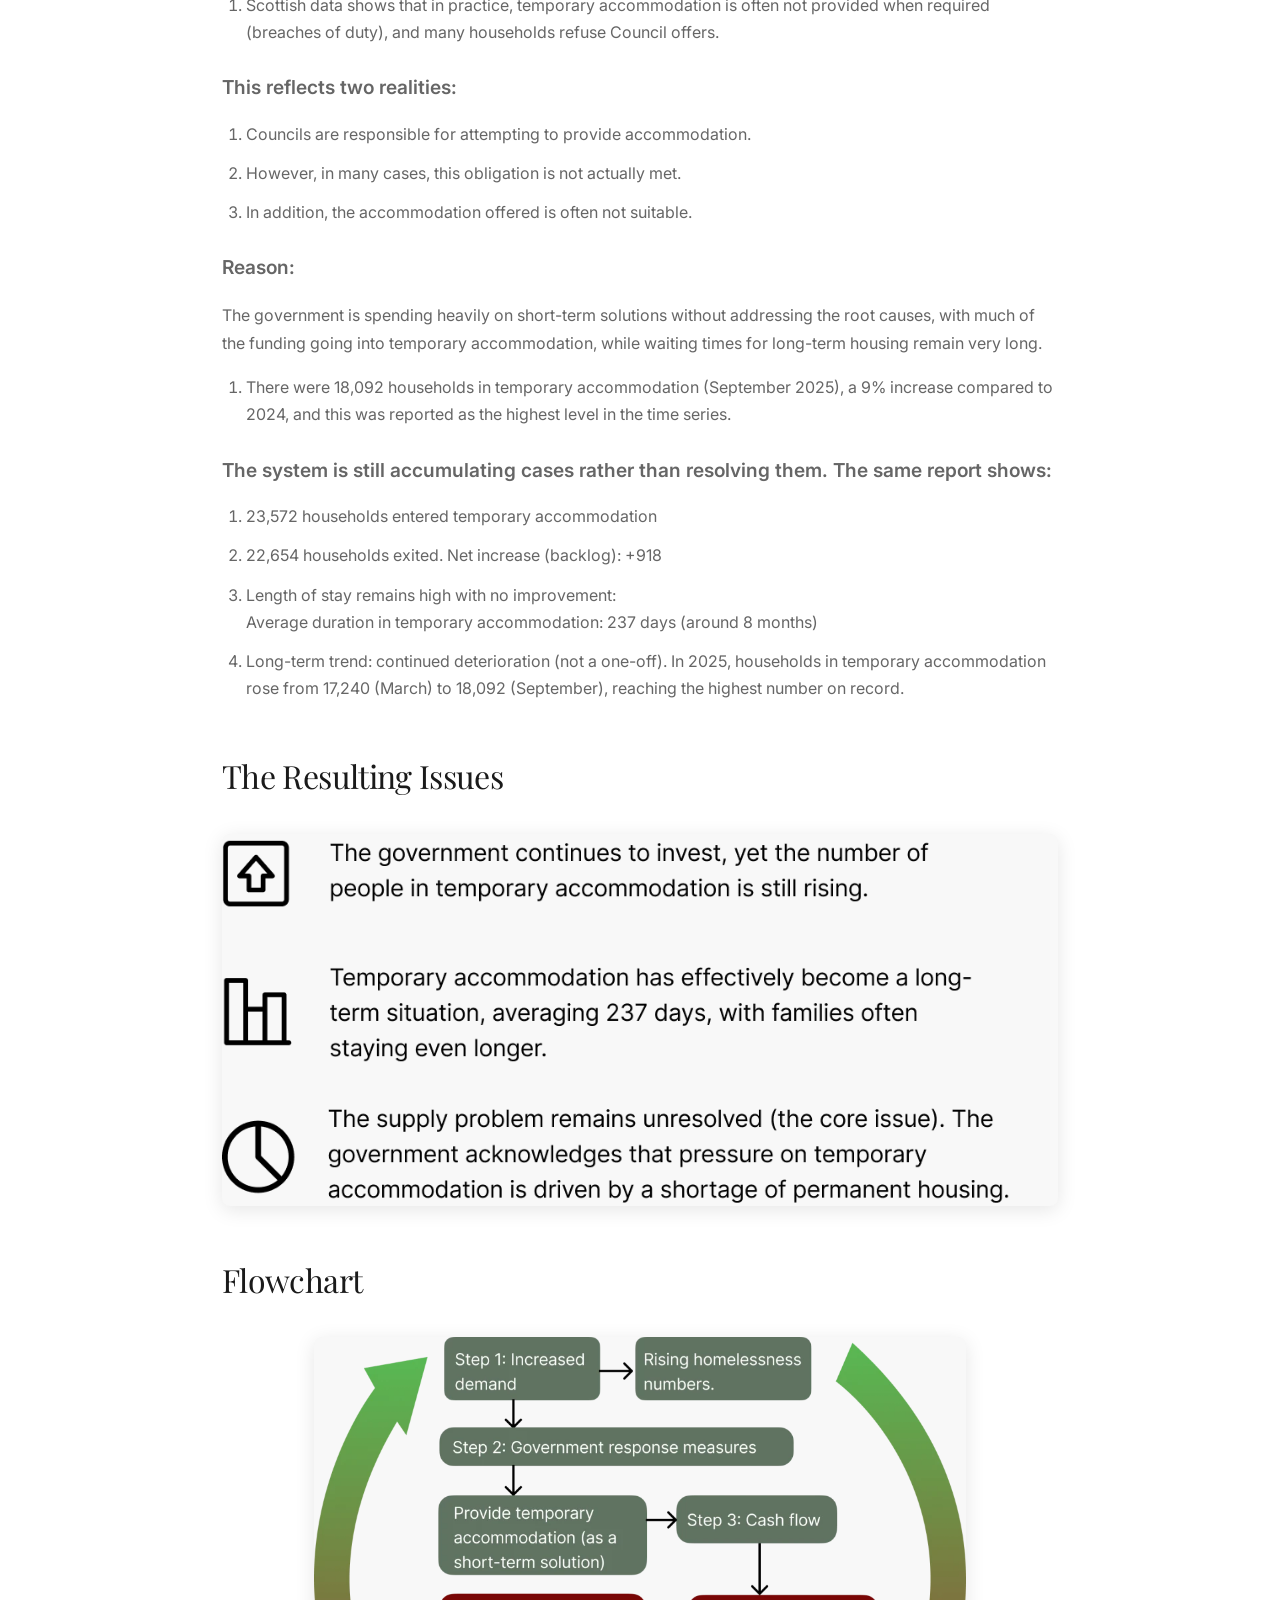
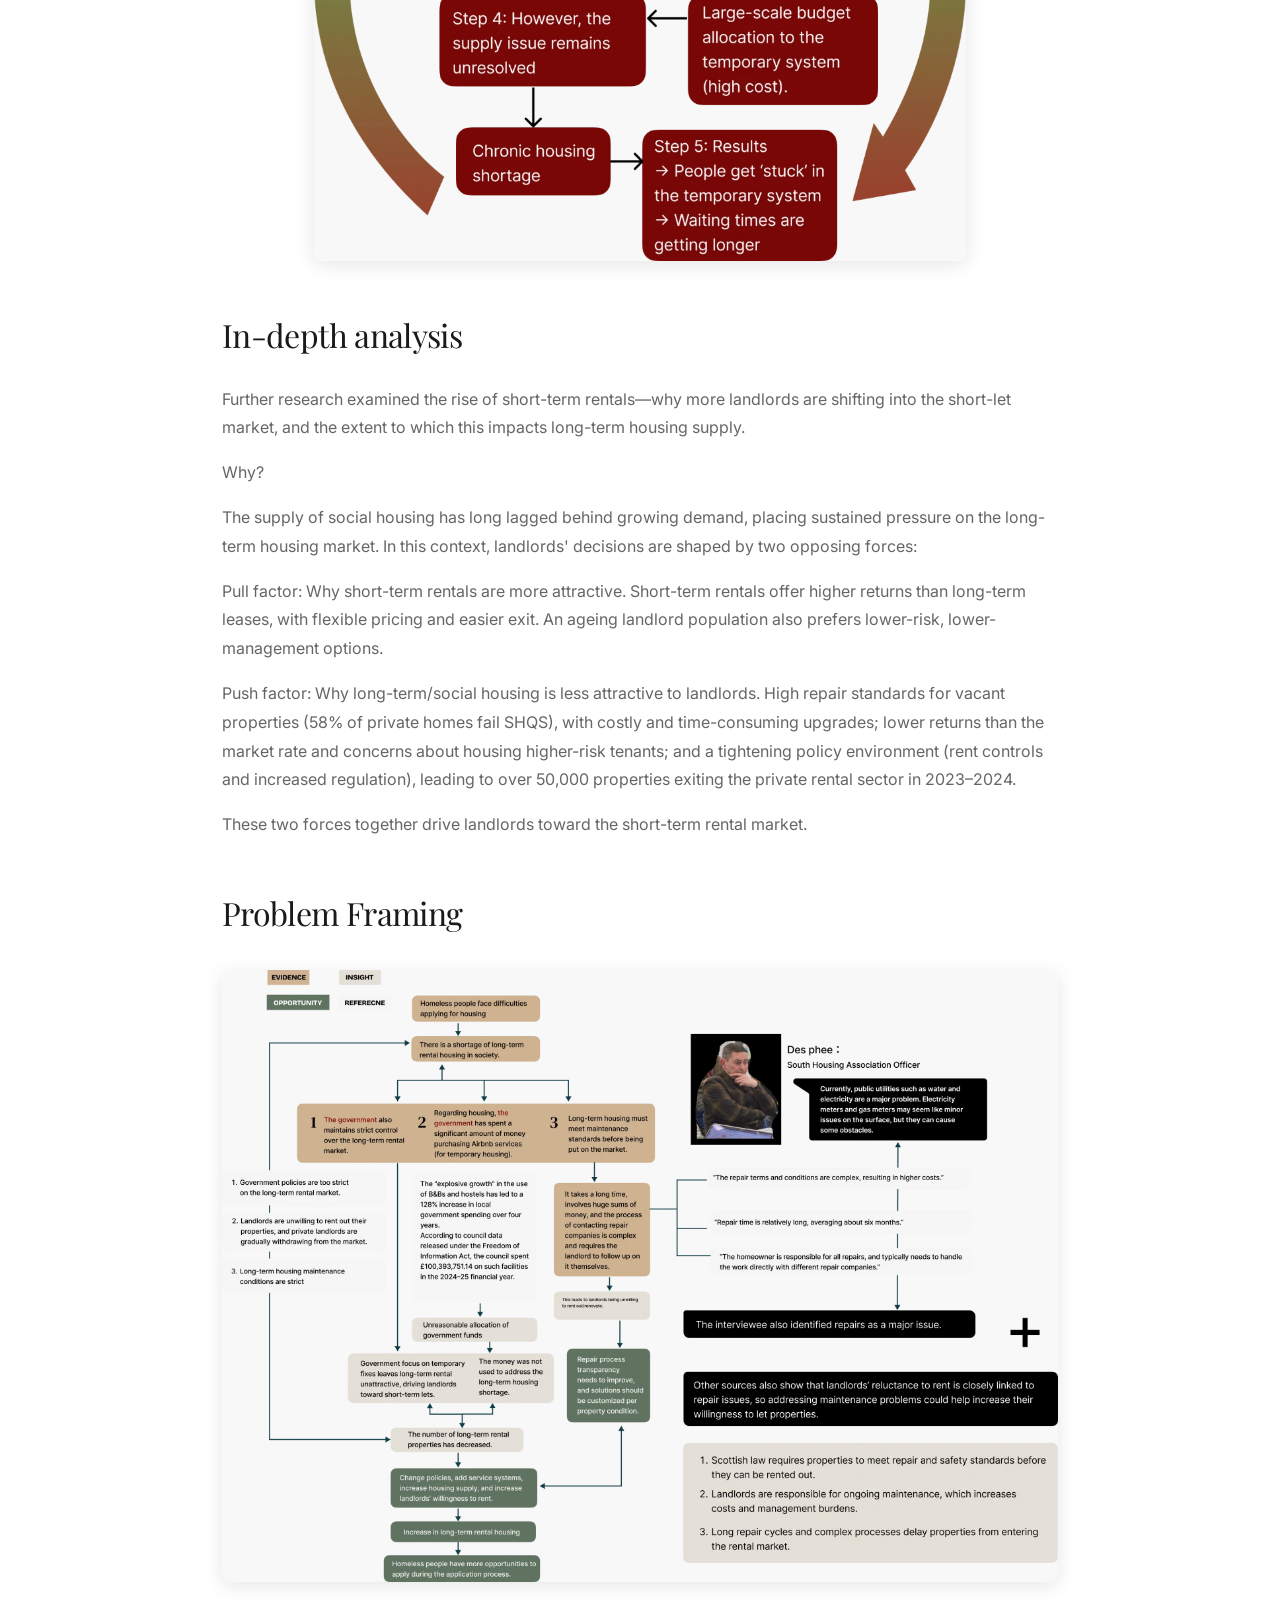
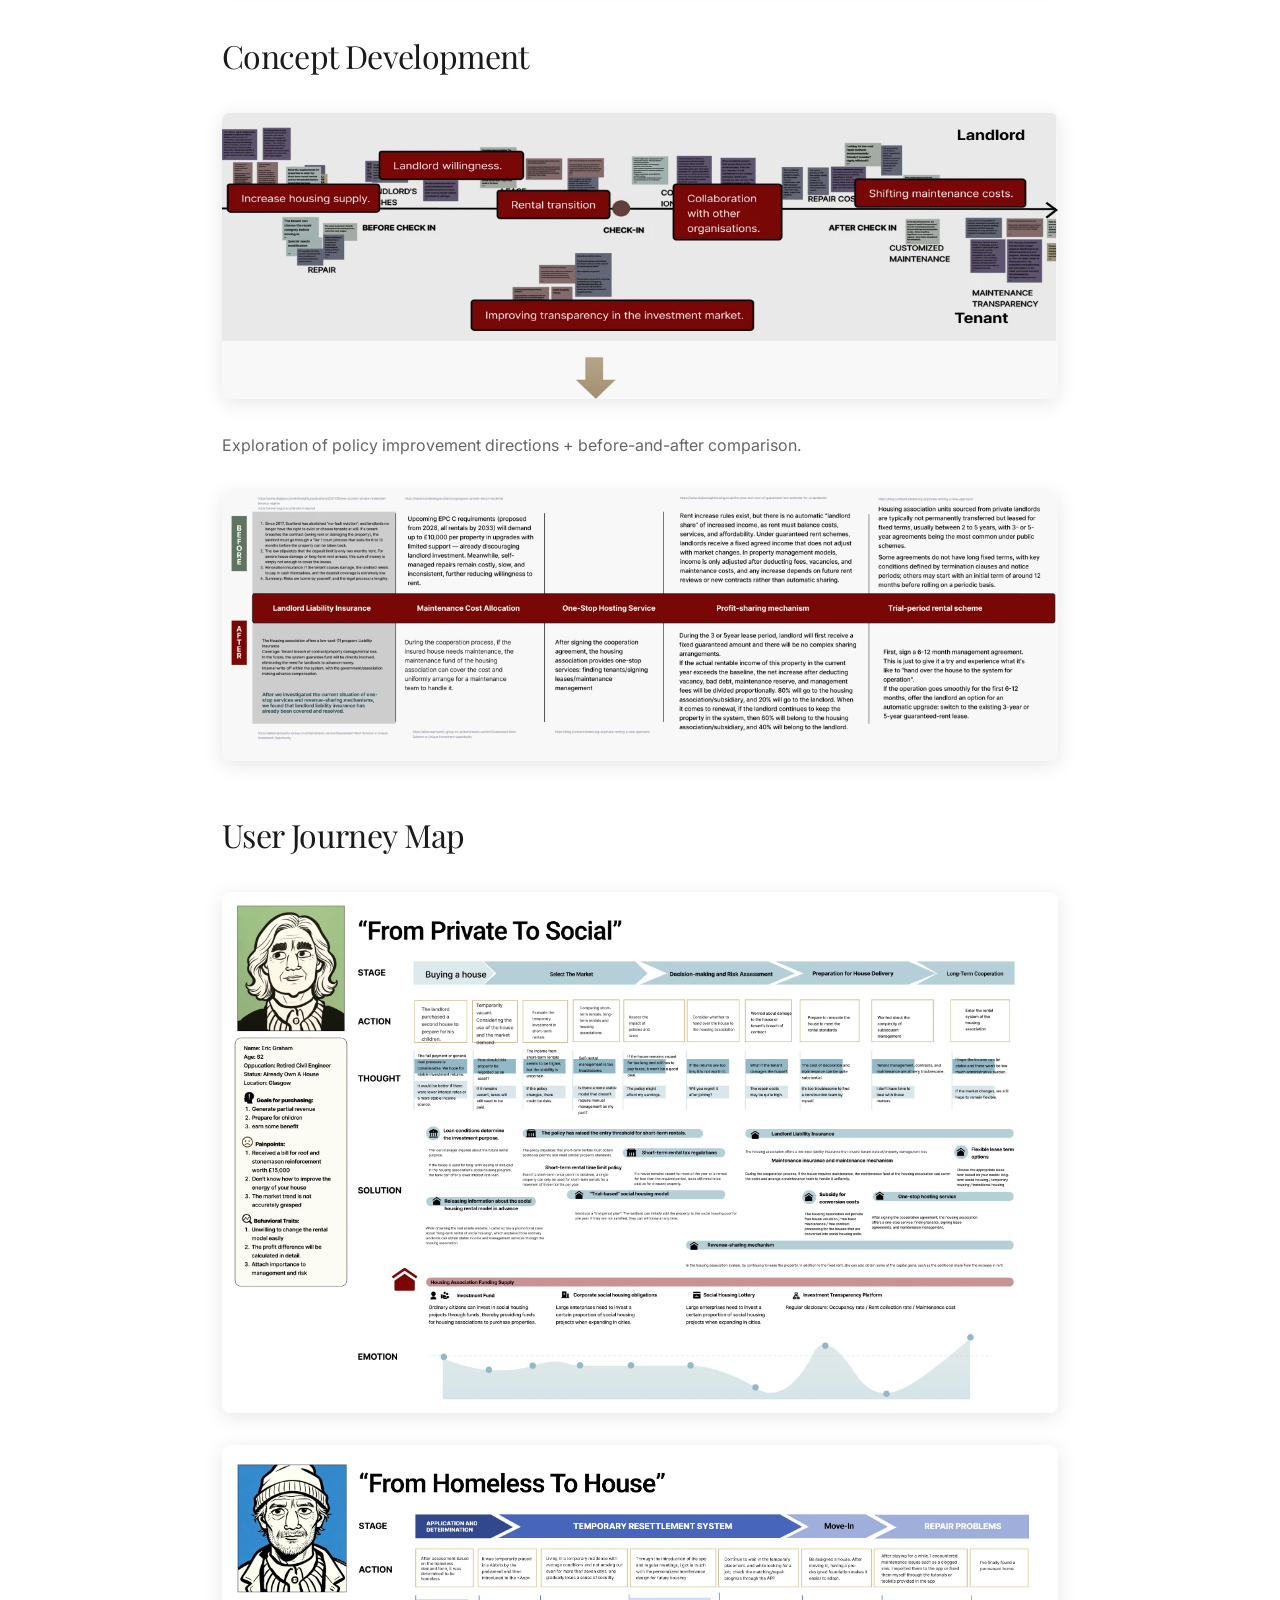
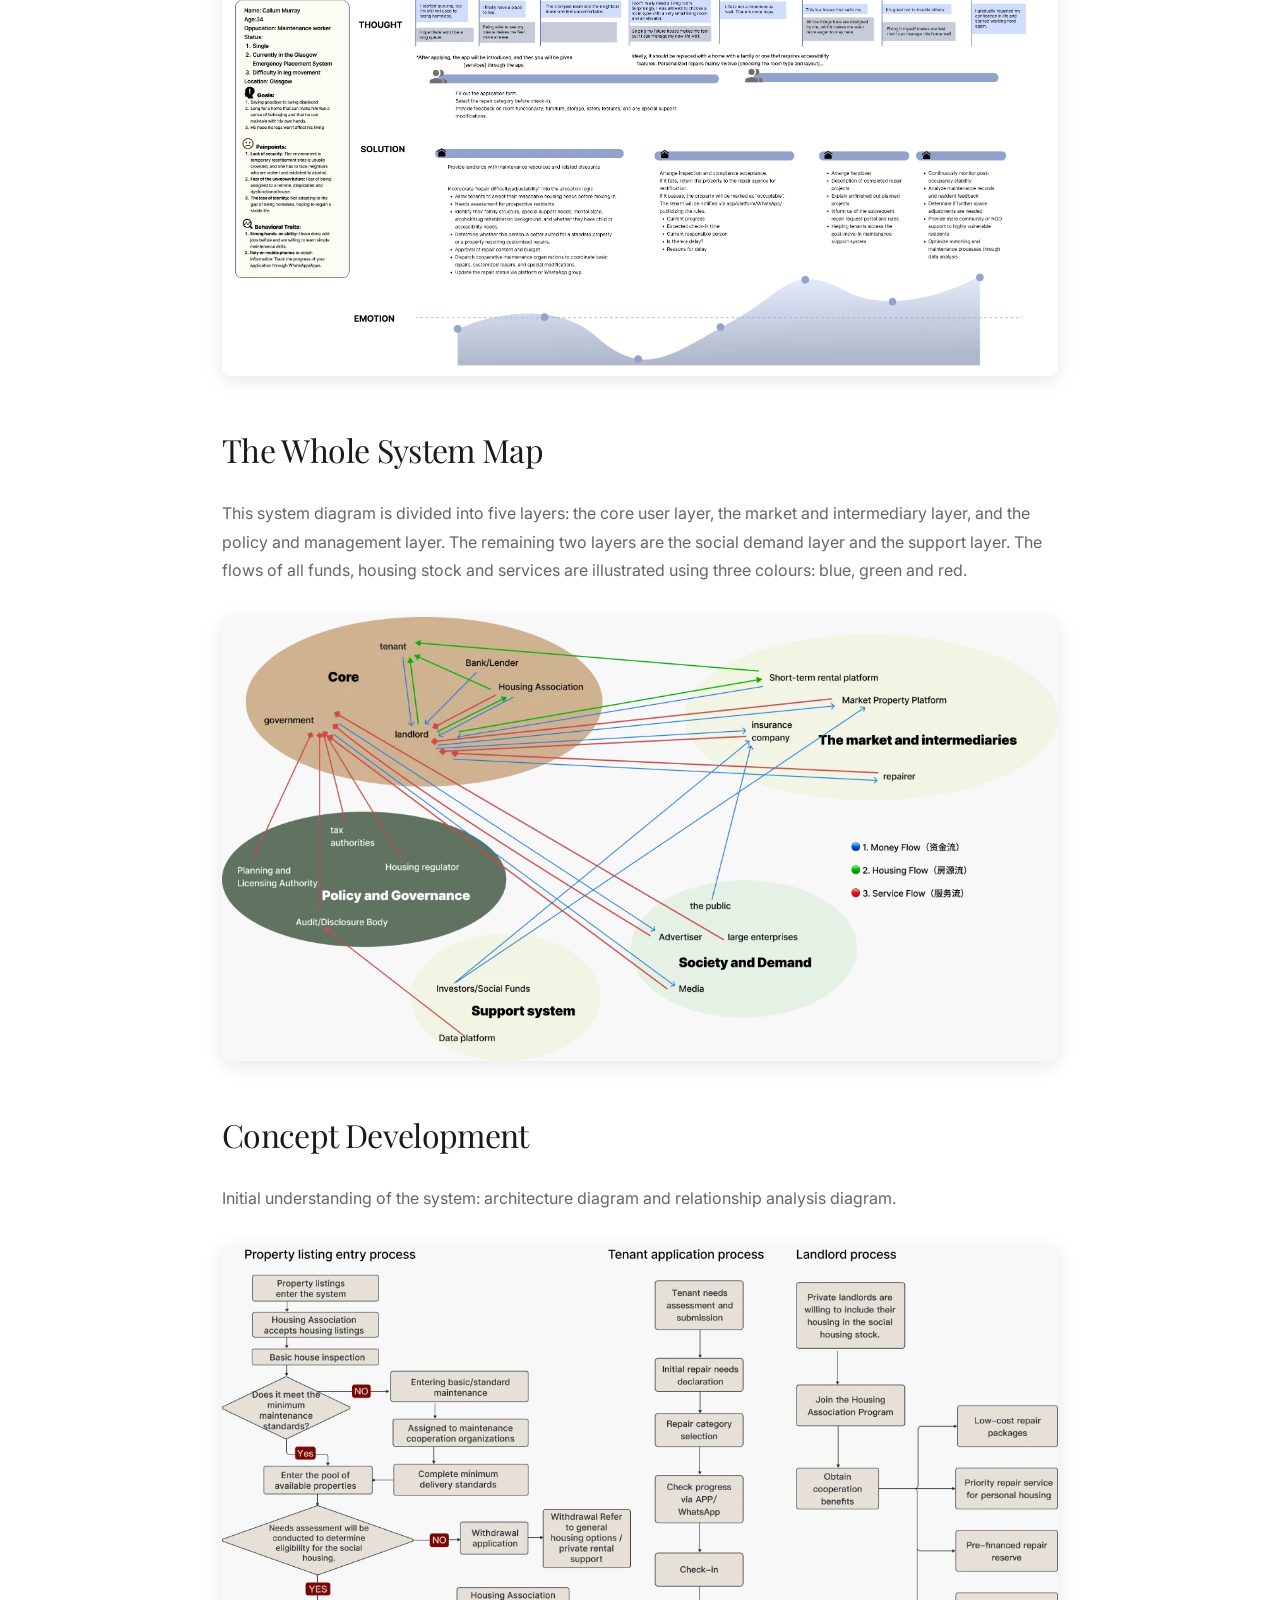
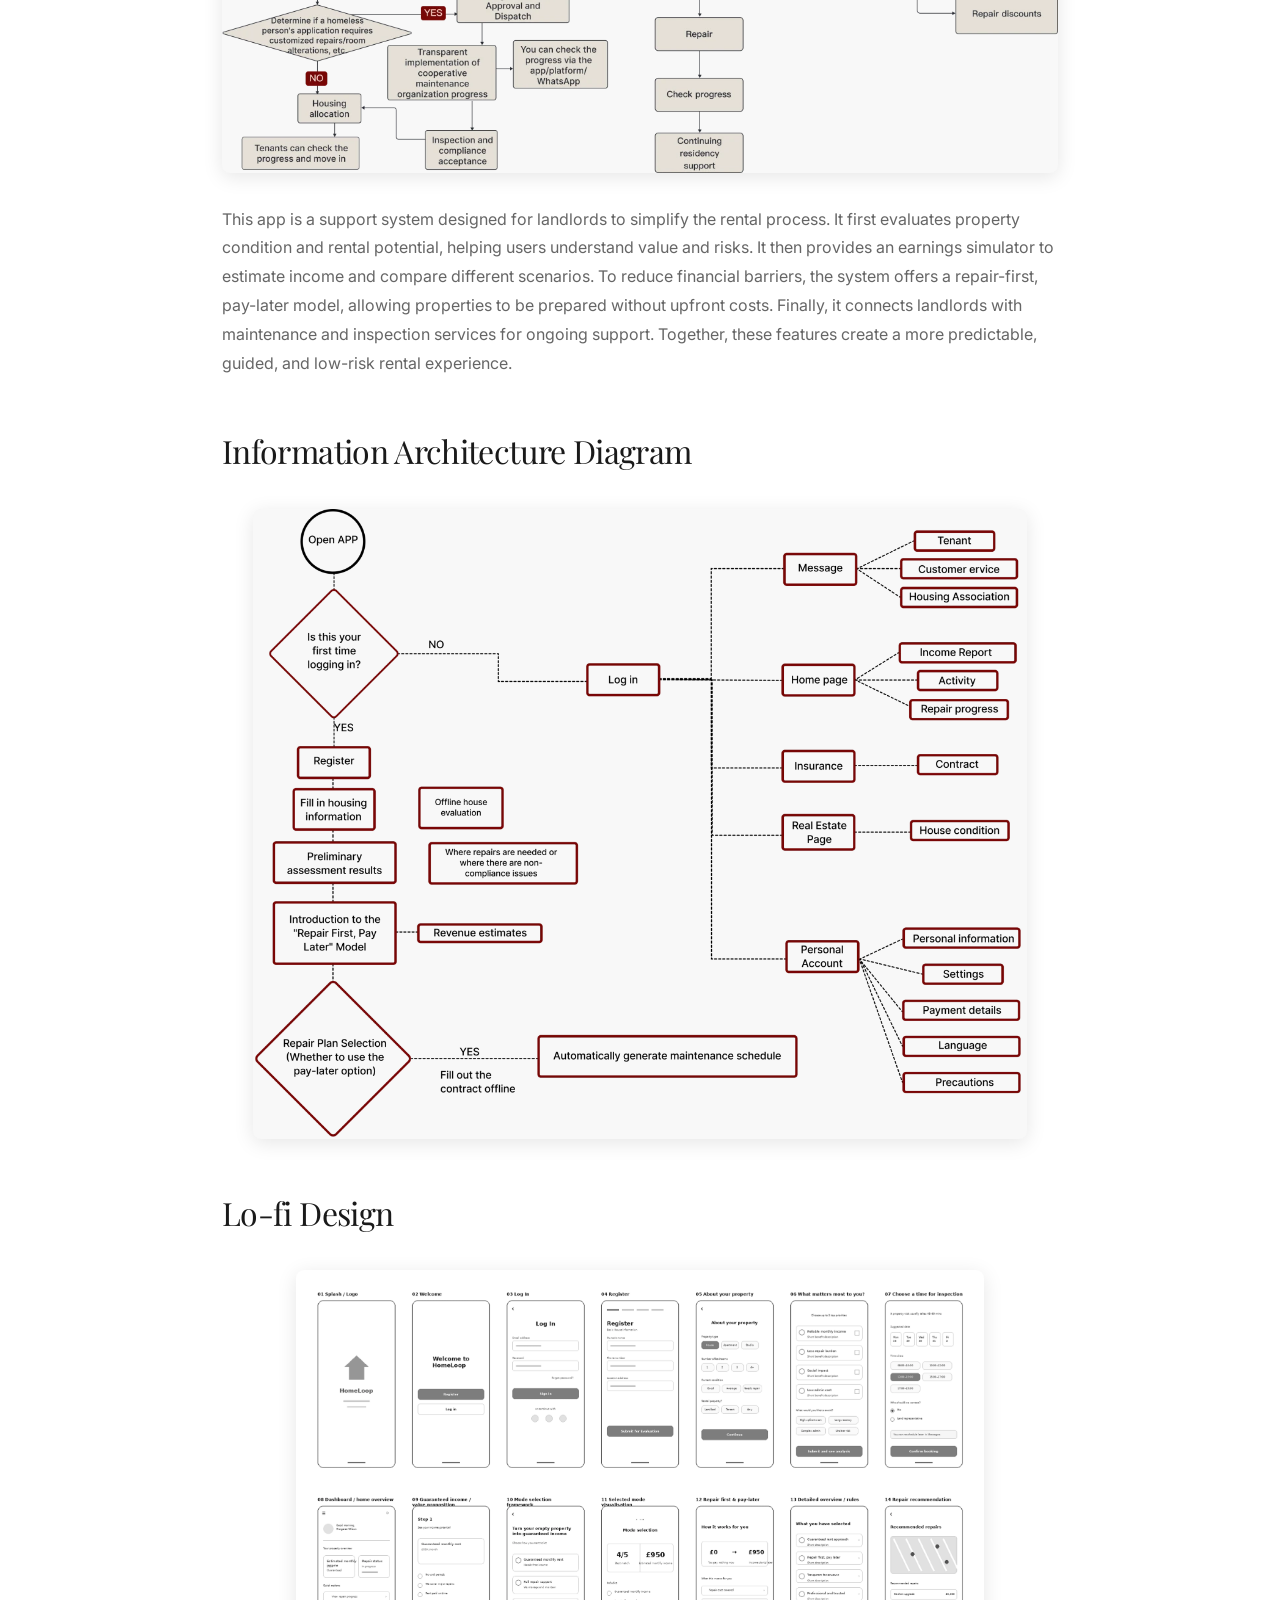
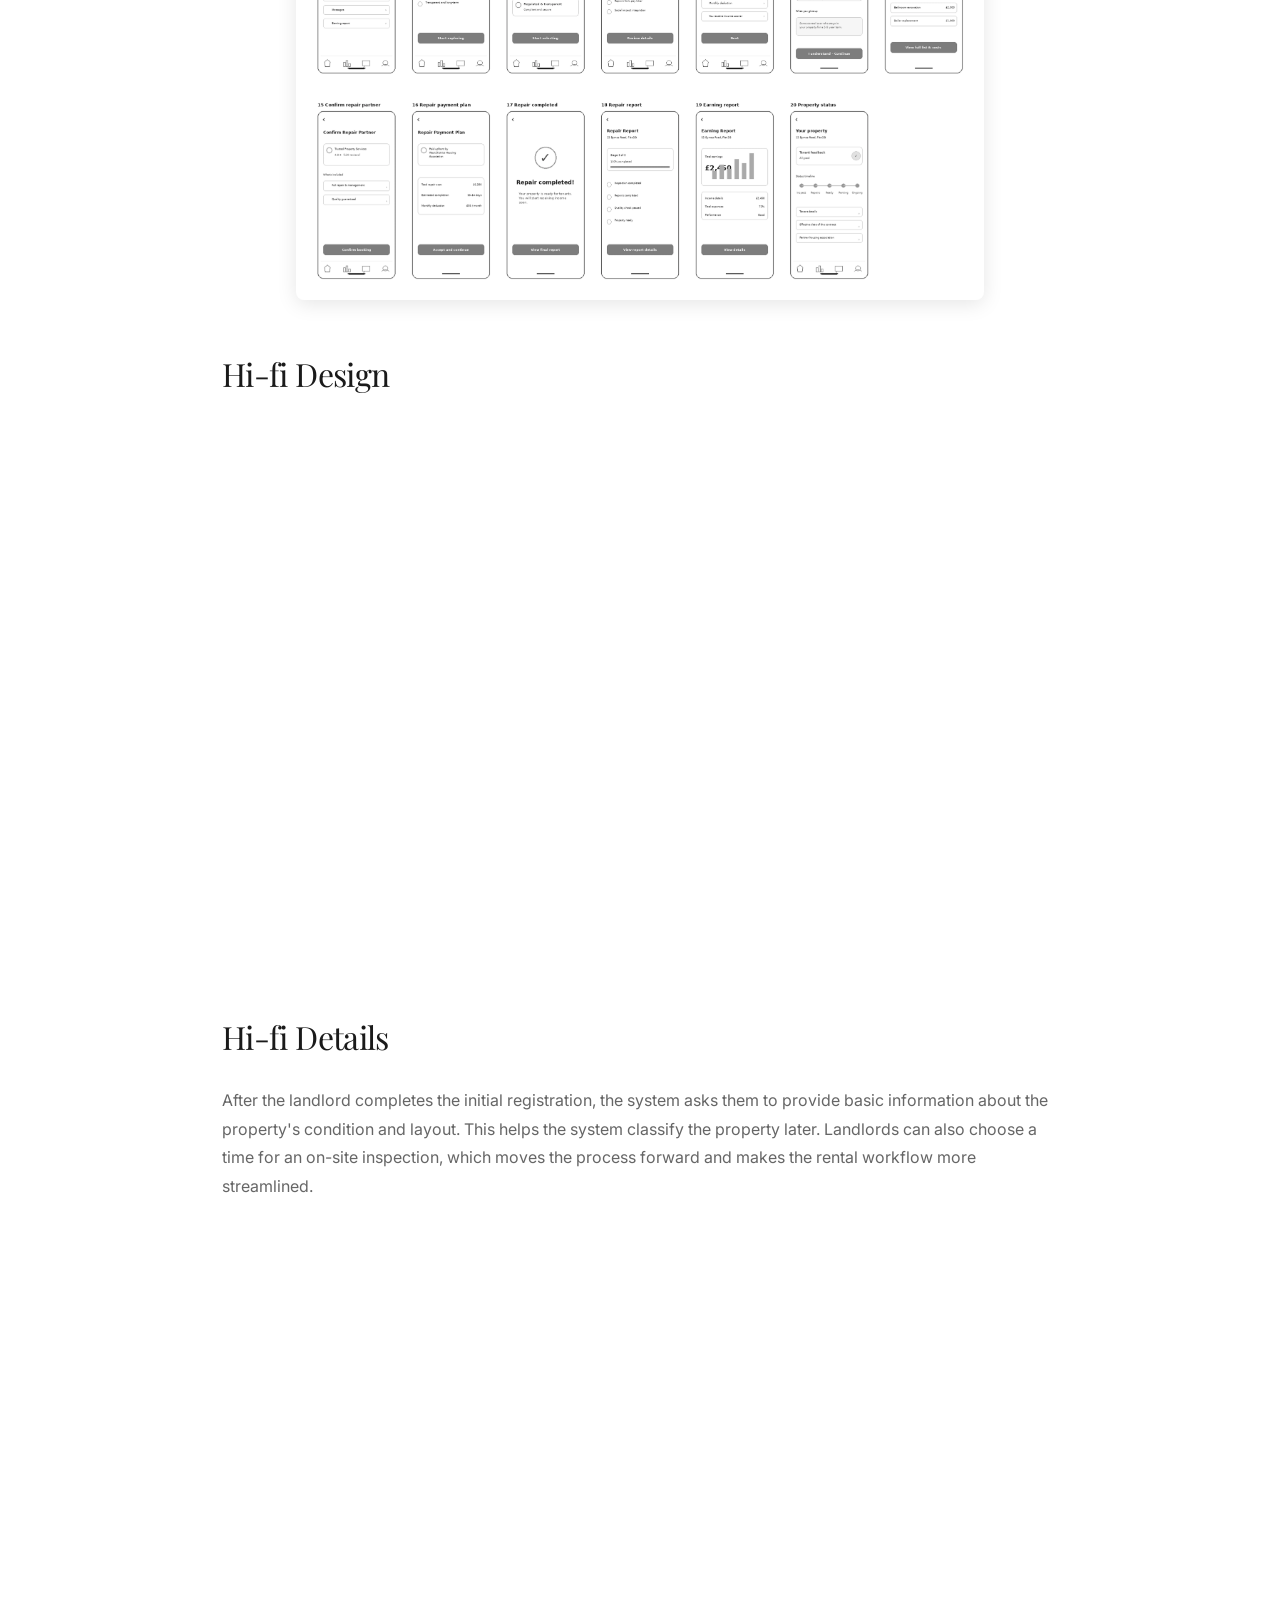
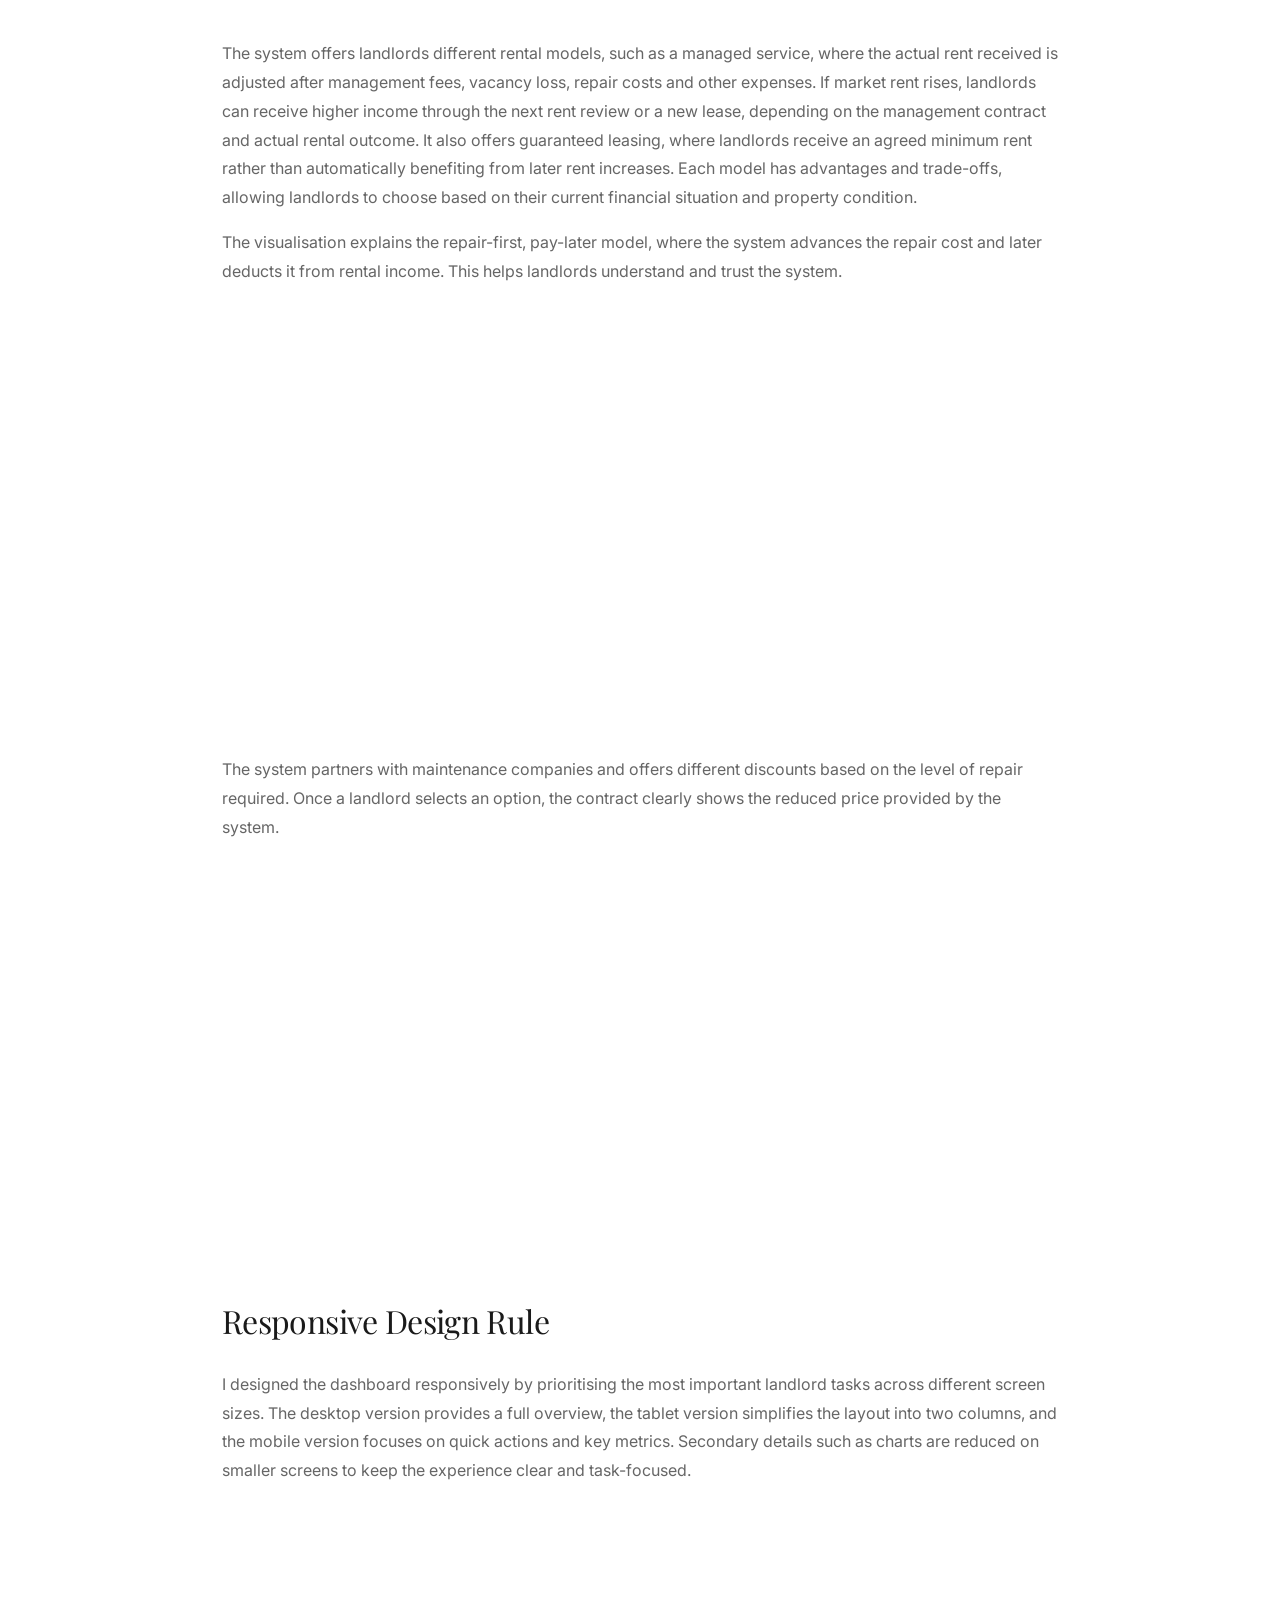
==== commit ba8dfbbf: "Update housing images and zoomable hi-fi view" ====
--- a/docs/project/glasgow-housing.html
+++ b/docs/project/glasgow-housing.html
@@ -547,8 +547,8 @@
 <p>Exploration of policy improvement directions + before-and-after comparison.</p>
 <img src="./images/glasgow-housing/image26.webp" alt="" loading="lazy">
 <h1>User Journey Map</h1>
-<img src="./images/glasgow-housing/image25.webp" alt="" loading="lazy">
-<img src="./images/glasgow-housing/image24.webp" alt="" loading="lazy">
+<img src="./images/glasgow-housing/image25-new.webp" alt="" loading="lazy">
+<img src="./images/glasgow-housing/image24-new.webp" alt="" loading="lazy">
 <h1>The Whole System Map</h1>
 <p>This system diagram is divided into five layers: the core user layer, the market and intermediary layer, and the policy and management layer. The remaining two layers are the social demand layer and the support layer. The flows of all funds, housing stock and services are illustrated using three colours: blue, green and red.</p>
 <img src="./images/glasgow-housing/image23.webp" alt="" loading="lazy">
@@ -561,7 +561,7 @@
 <h1>Lo-fi Design</h1>
 <img src="./images/glasgow-housing/new-3.webp" alt="" loading="lazy">
 <h1>Hi-fi Design</h1>
-<img src="./images/glasgow-housing/new-7.webp" alt="" loading="lazy">
+<img src="./images/glasgow-housing/new-7.webp" alt="" loading="lazy" data-lightbox-zoom="true">
 <h1>Hi-fi Details</h1>
 <p>After the landlord completes the initial registration, the system asks them to provide basic information about the property's condition and layout. This helps the system classify the property later. Landlords can also choose a time for an on-site inspection, which moves the process forward and makes the rental workflow more streamlined.</p>
 <img src="./images/glasgow-housing/new-4.webp" alt="" loading="lazy">
--- a/docs/css/project-toc.css
+++ b/docs/css/project-toc.css
@@ -1,9 +1,10 @@
 .project-toc {
-    position: fixed;
+    position: sticky;
     top: 7rem;
-    left: max(2rem, calc((100vw - 1380px) / 2));
+    float: left;
     width: 220px;
     max-height: calc(100vh - 9rem);
+    margin-left: -270px;
     padding-right: 1rem;
     z-index: 100;
     overflow-y: auto;
@@ -52,6 +53,7 @@
     .project-toc {
         position: sticky;
         top: 4.8rem;
+        float: none;
         width: auto;
         max-height: none;
         margin: 0 0 2rem;
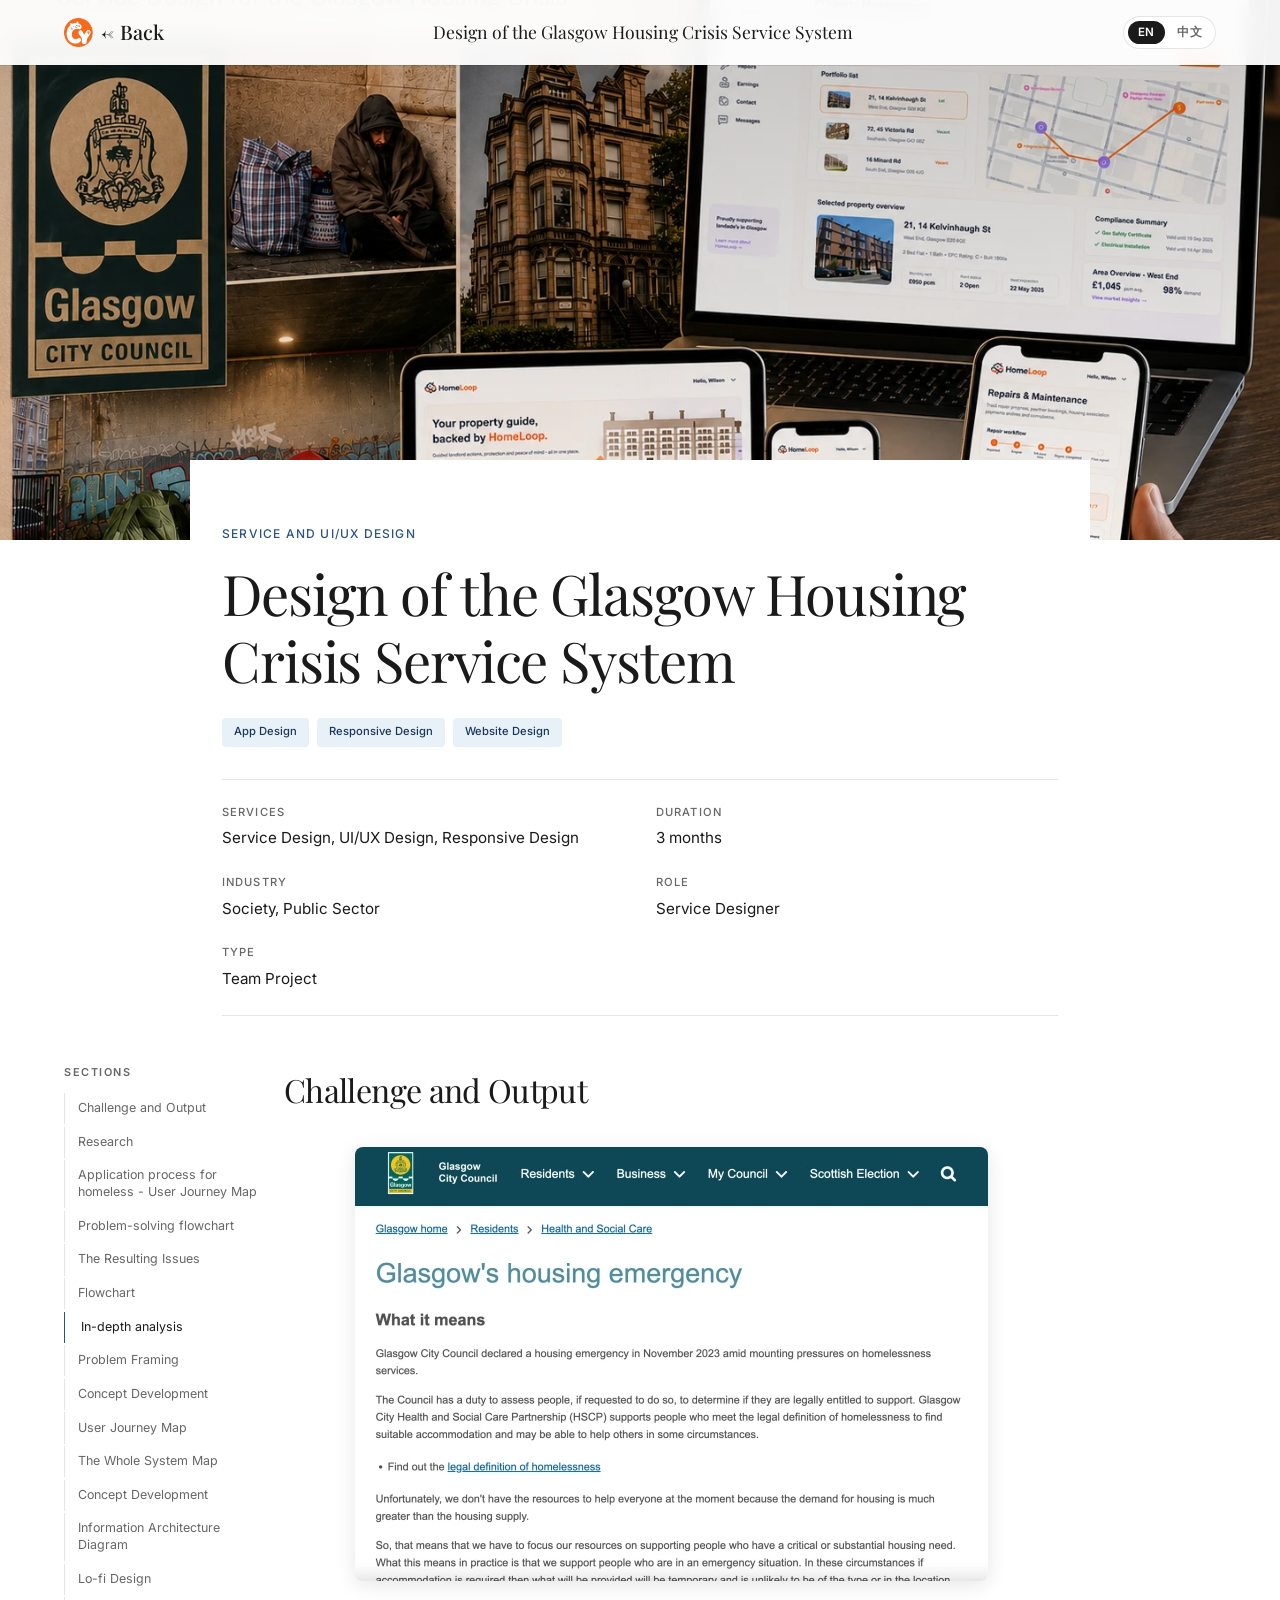
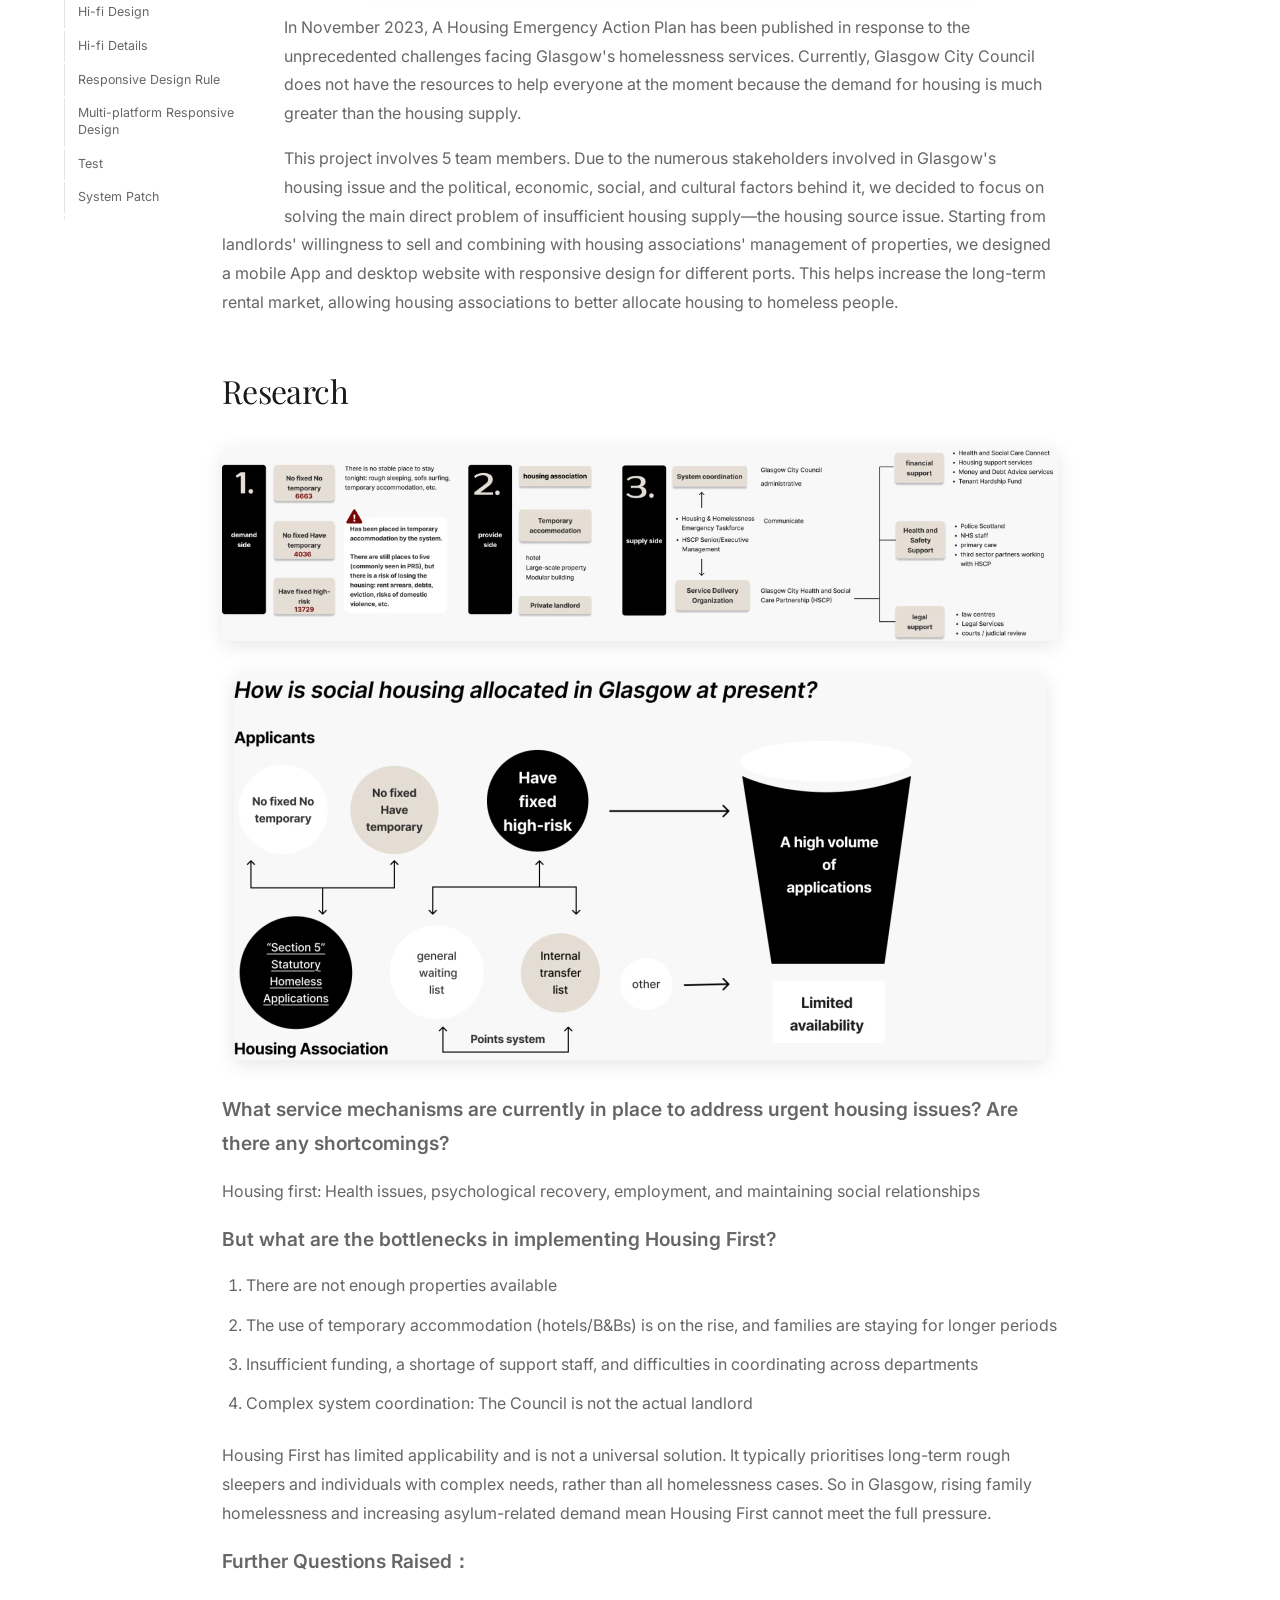
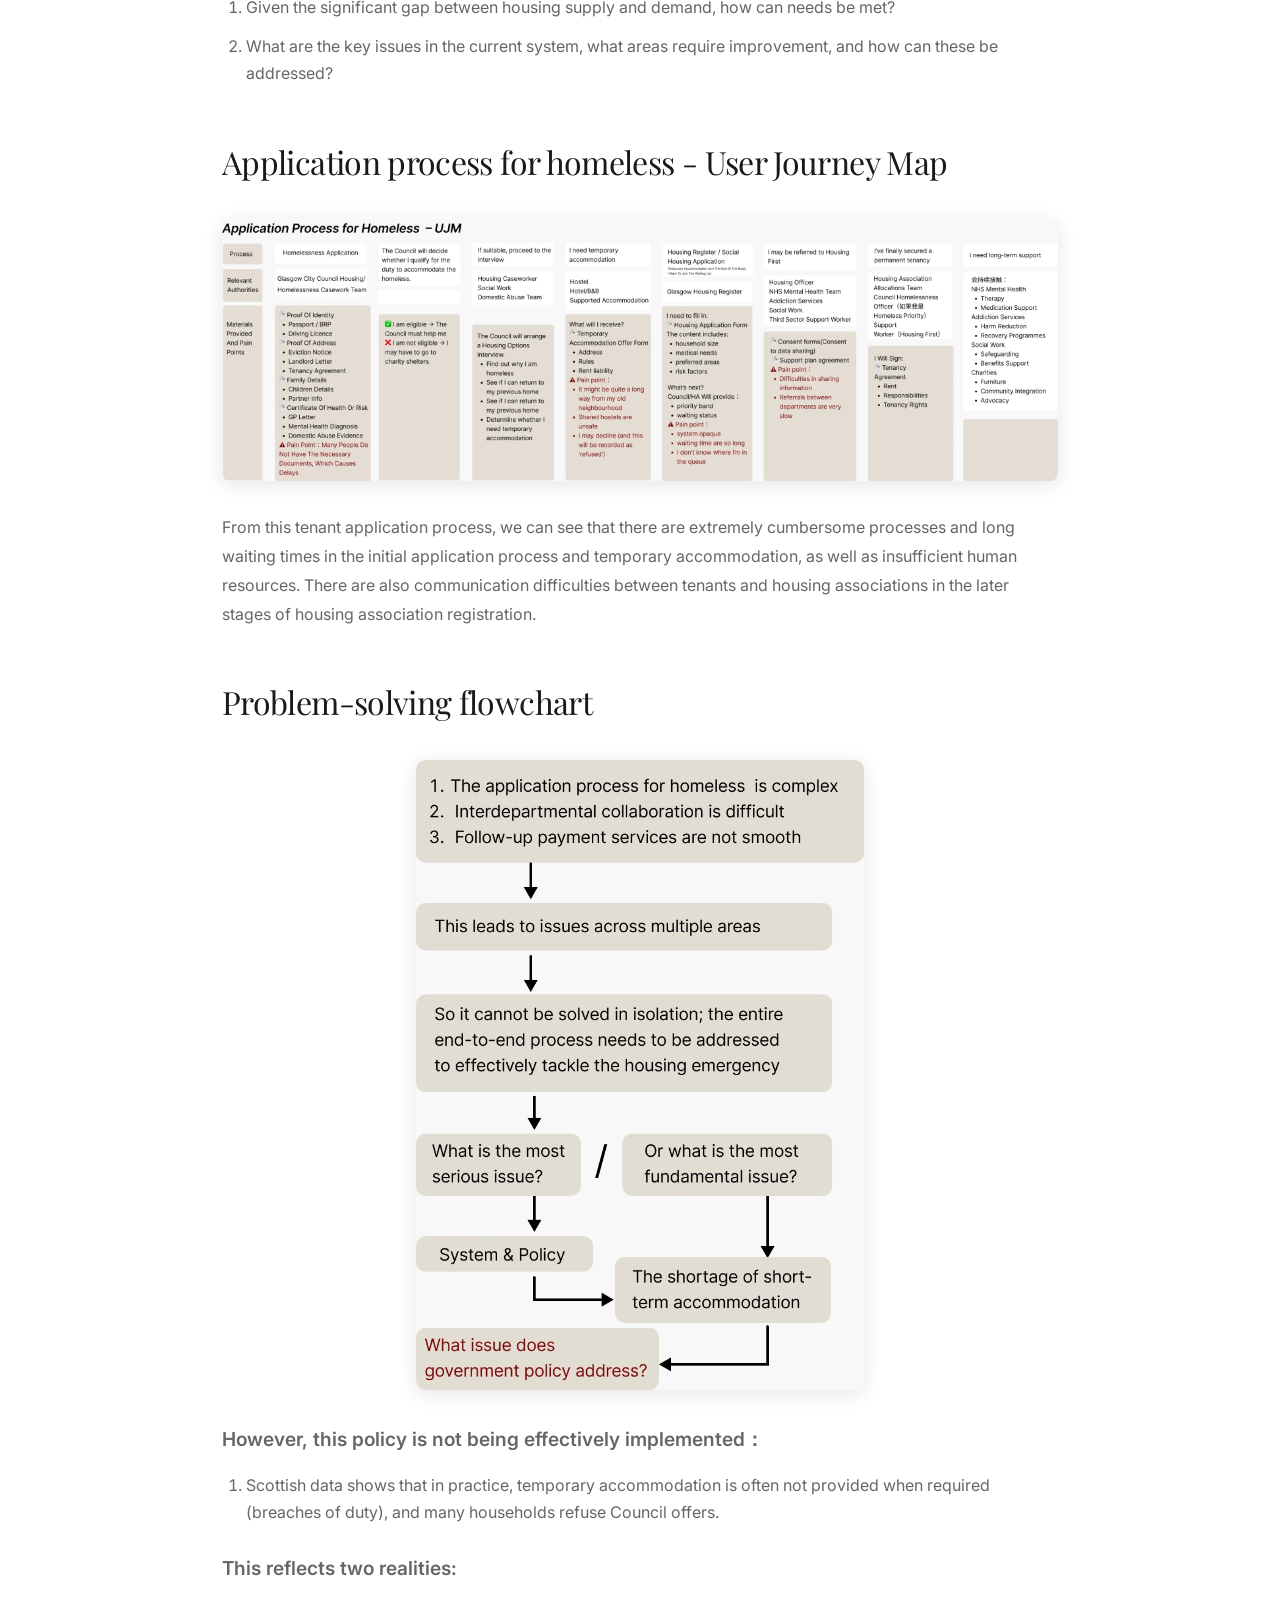
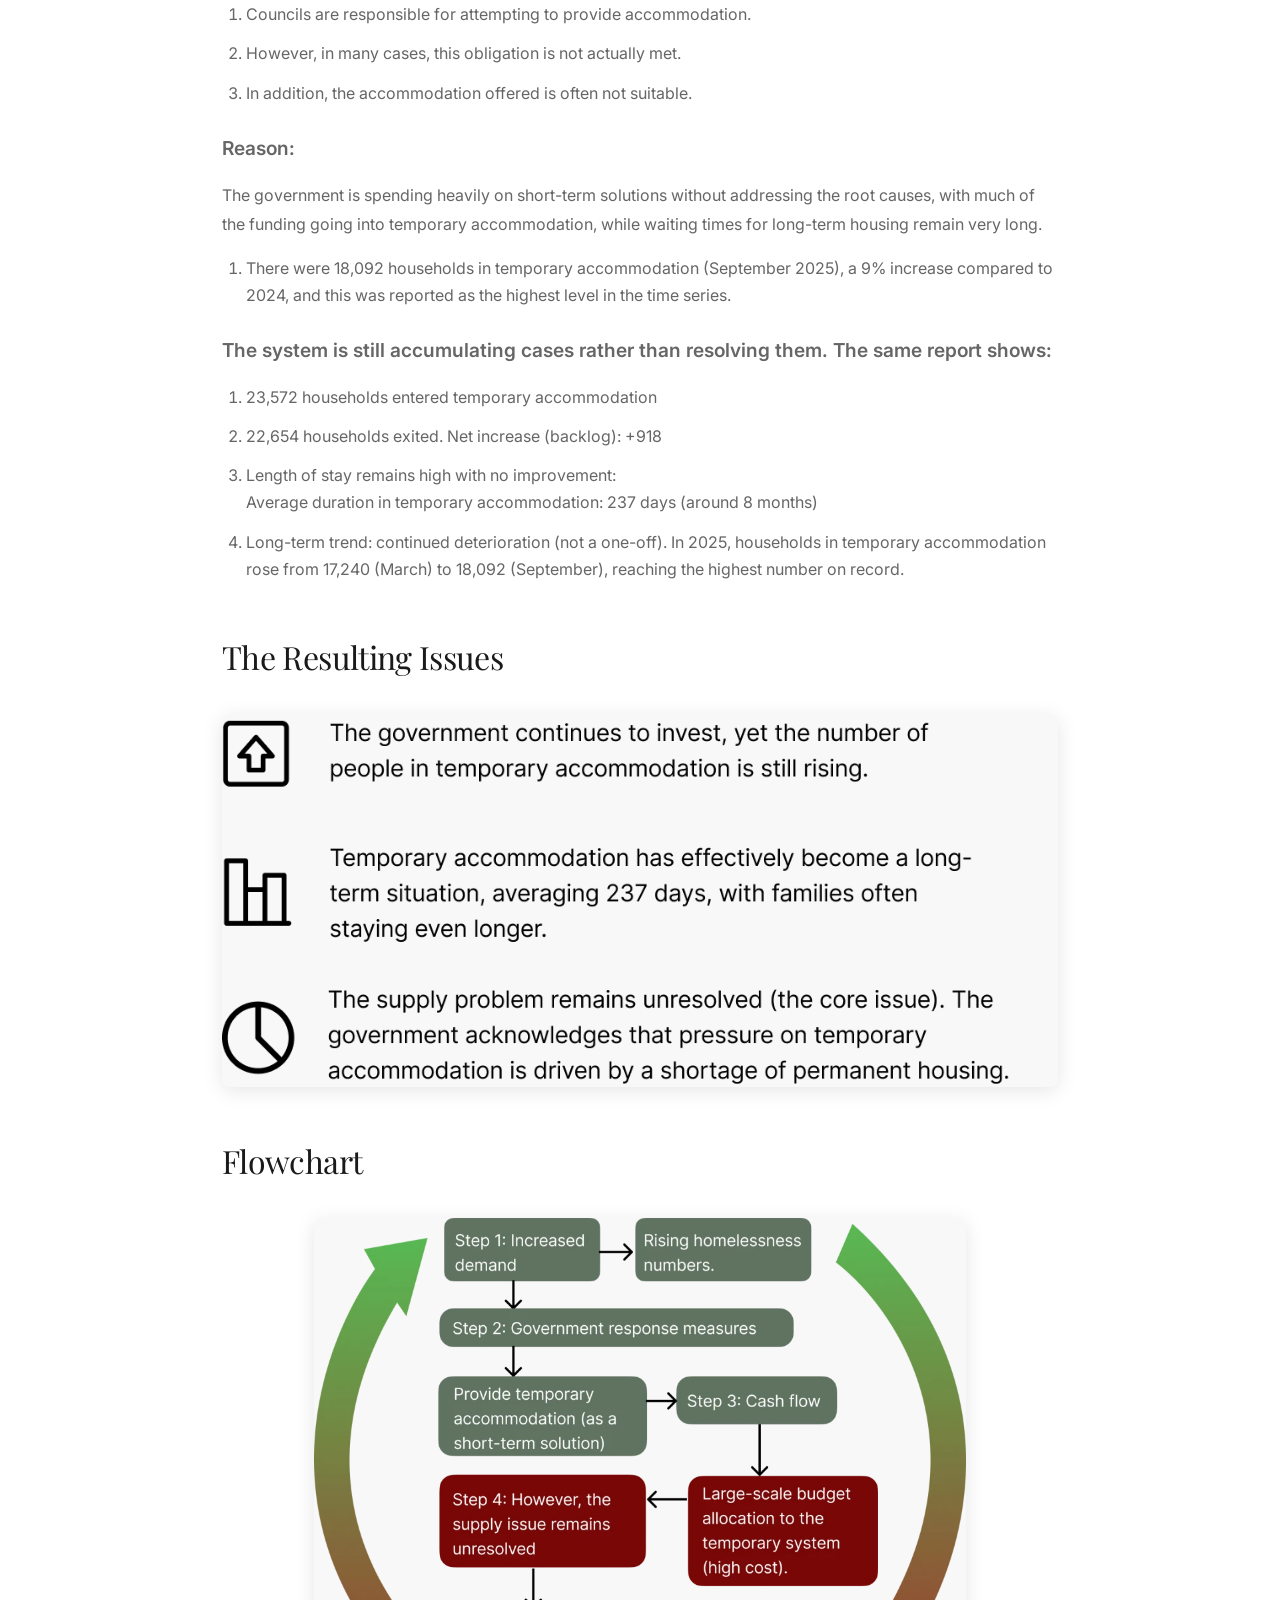
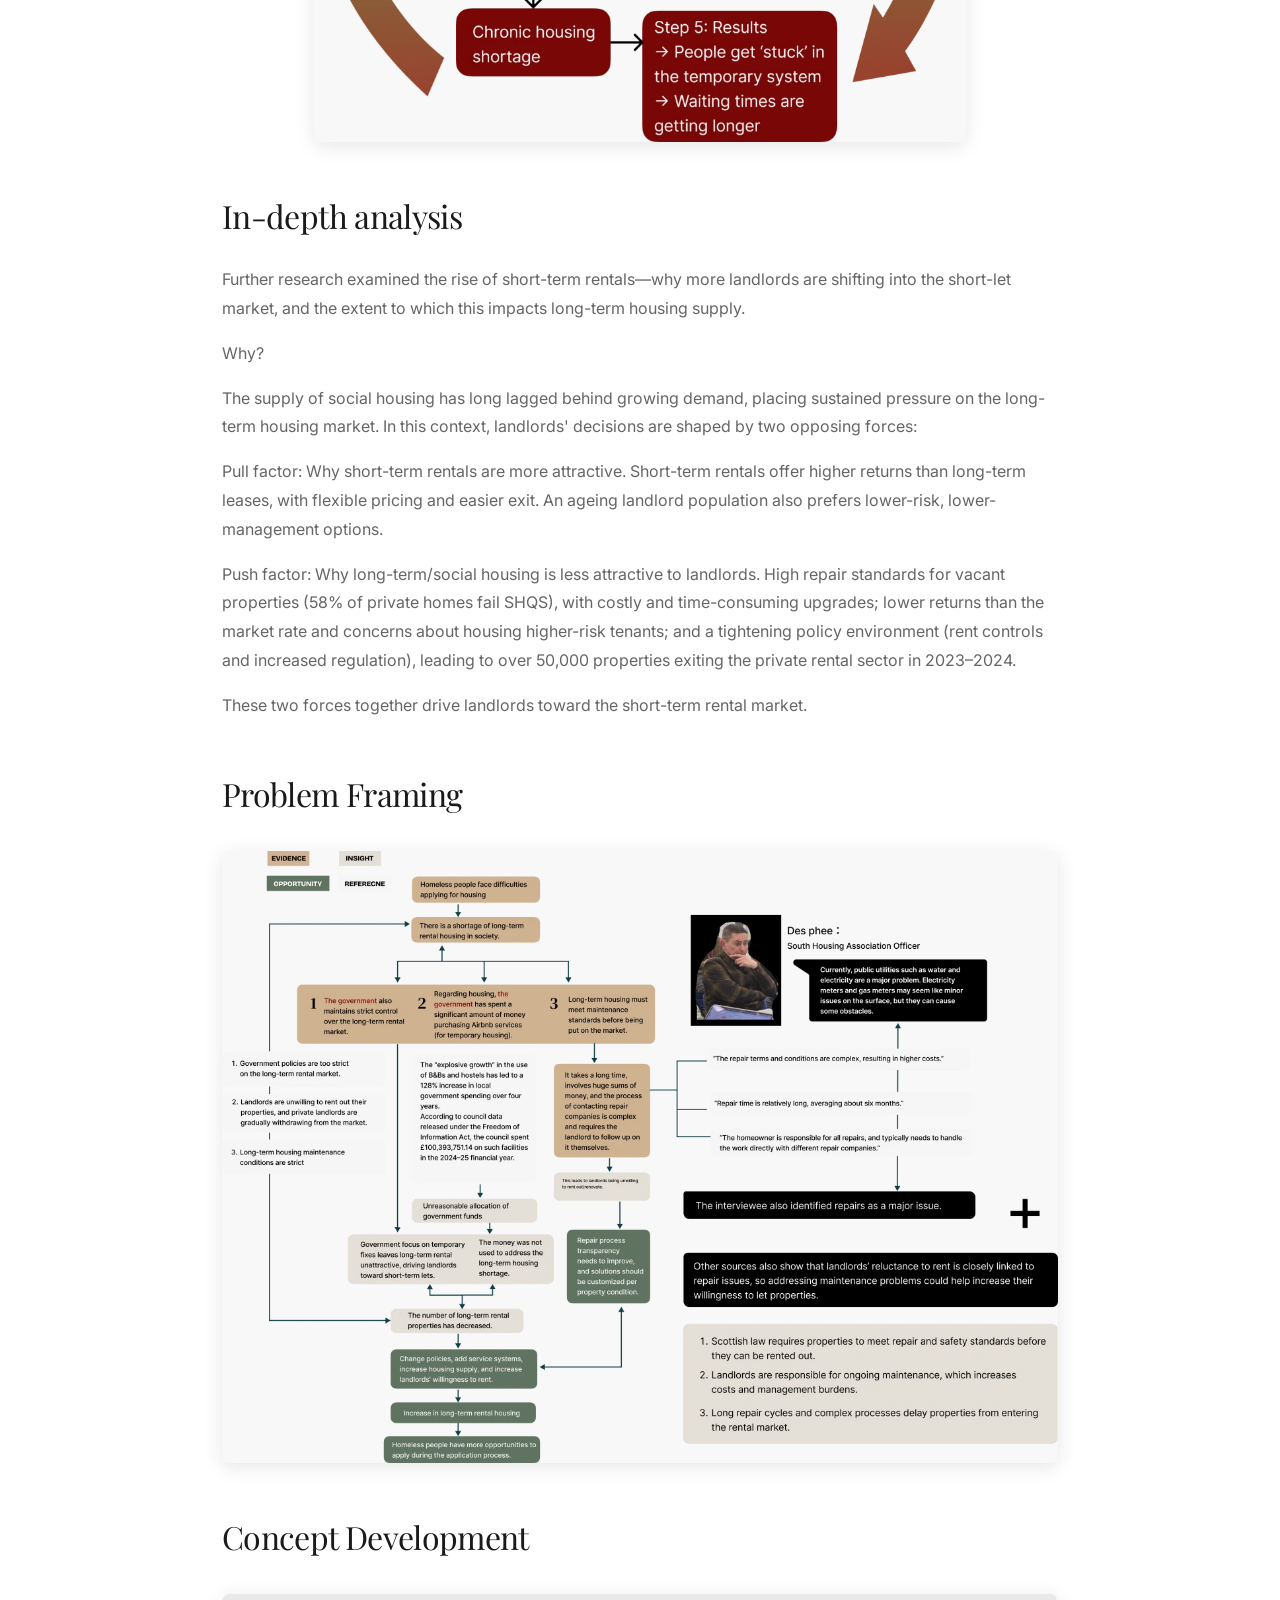
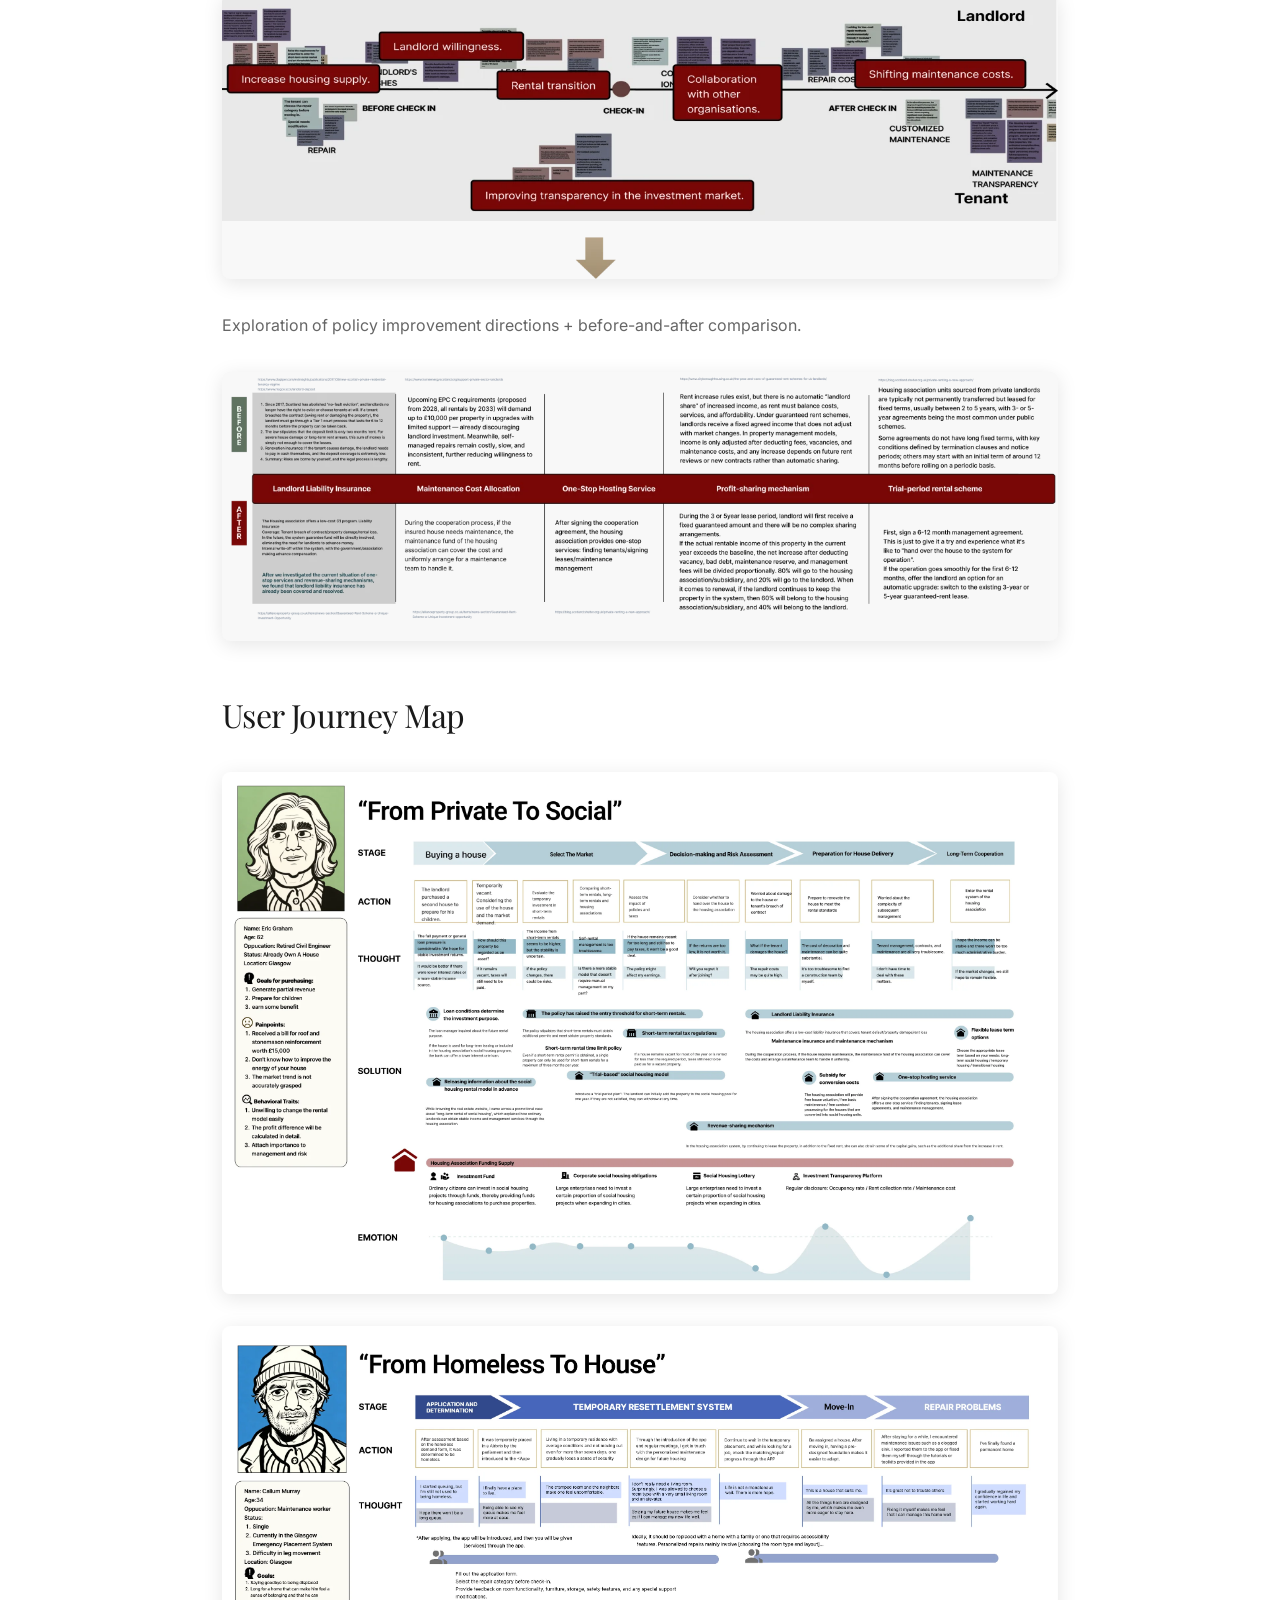
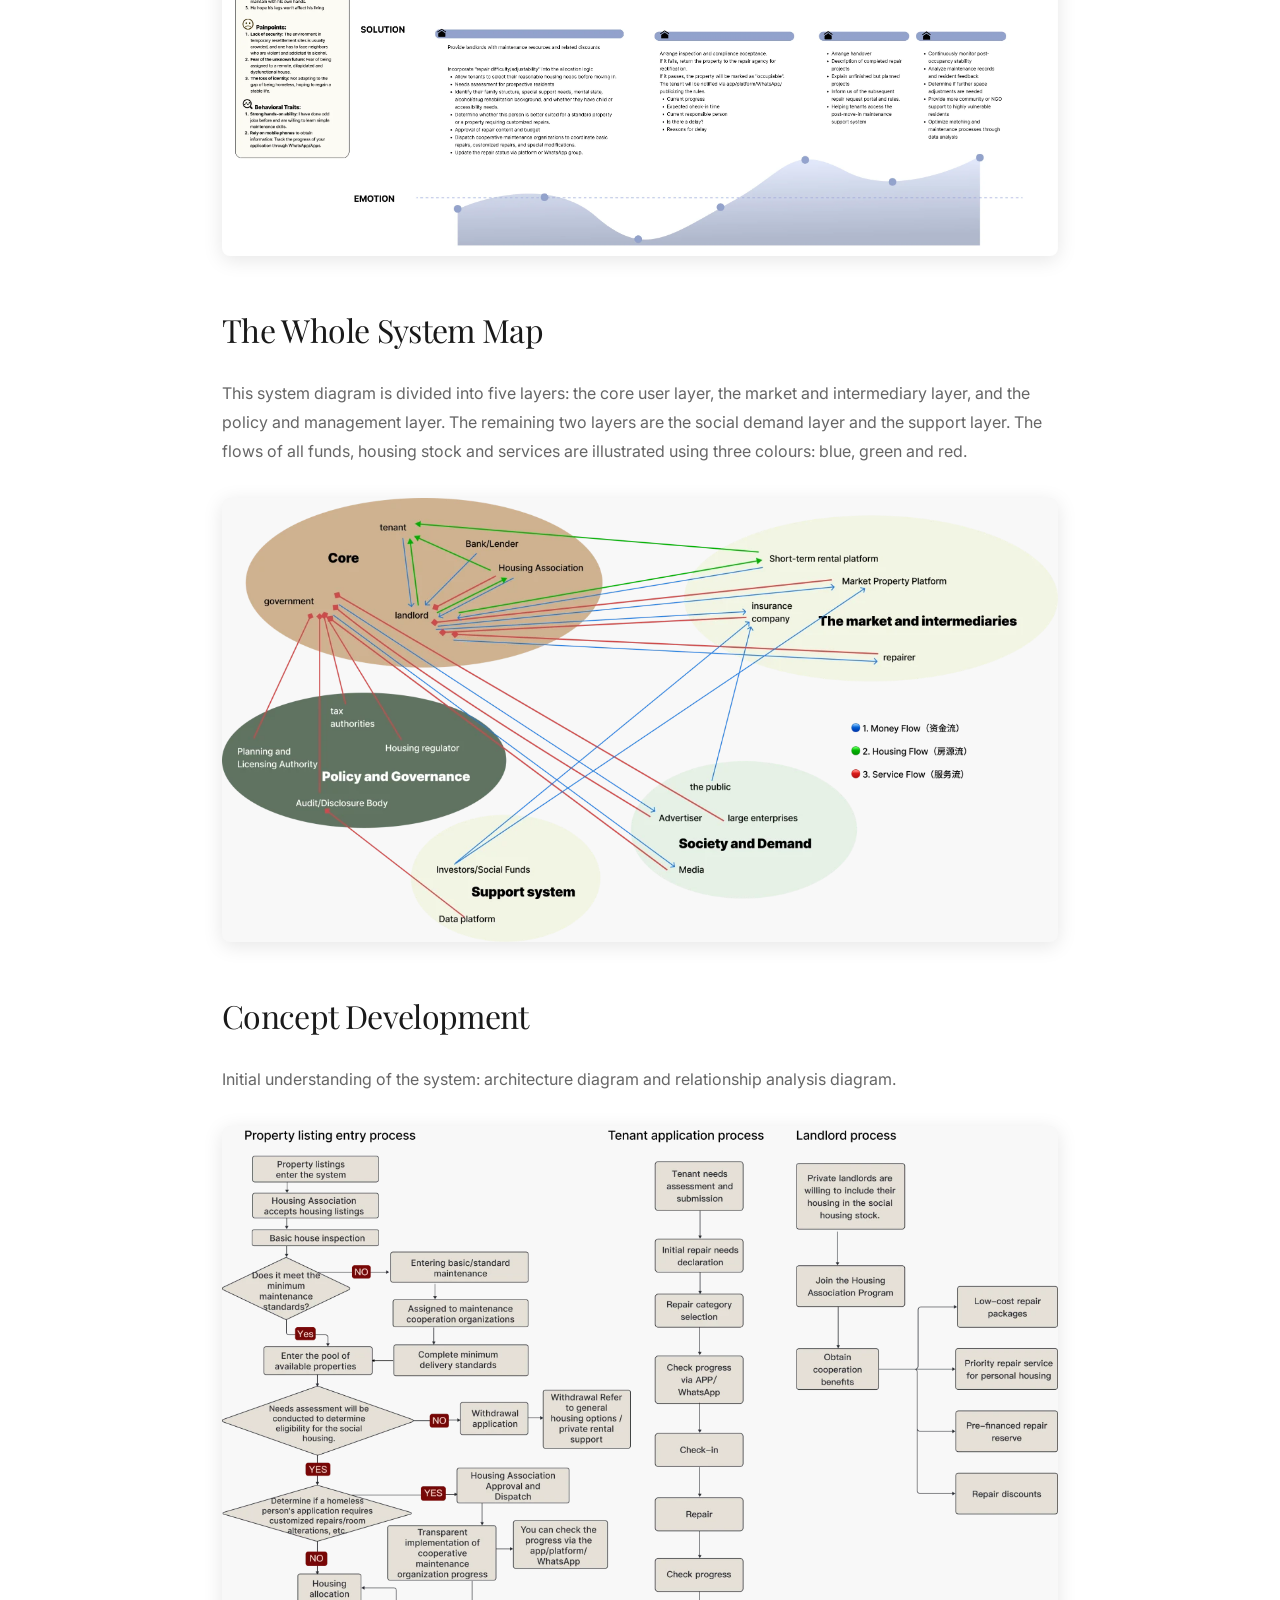
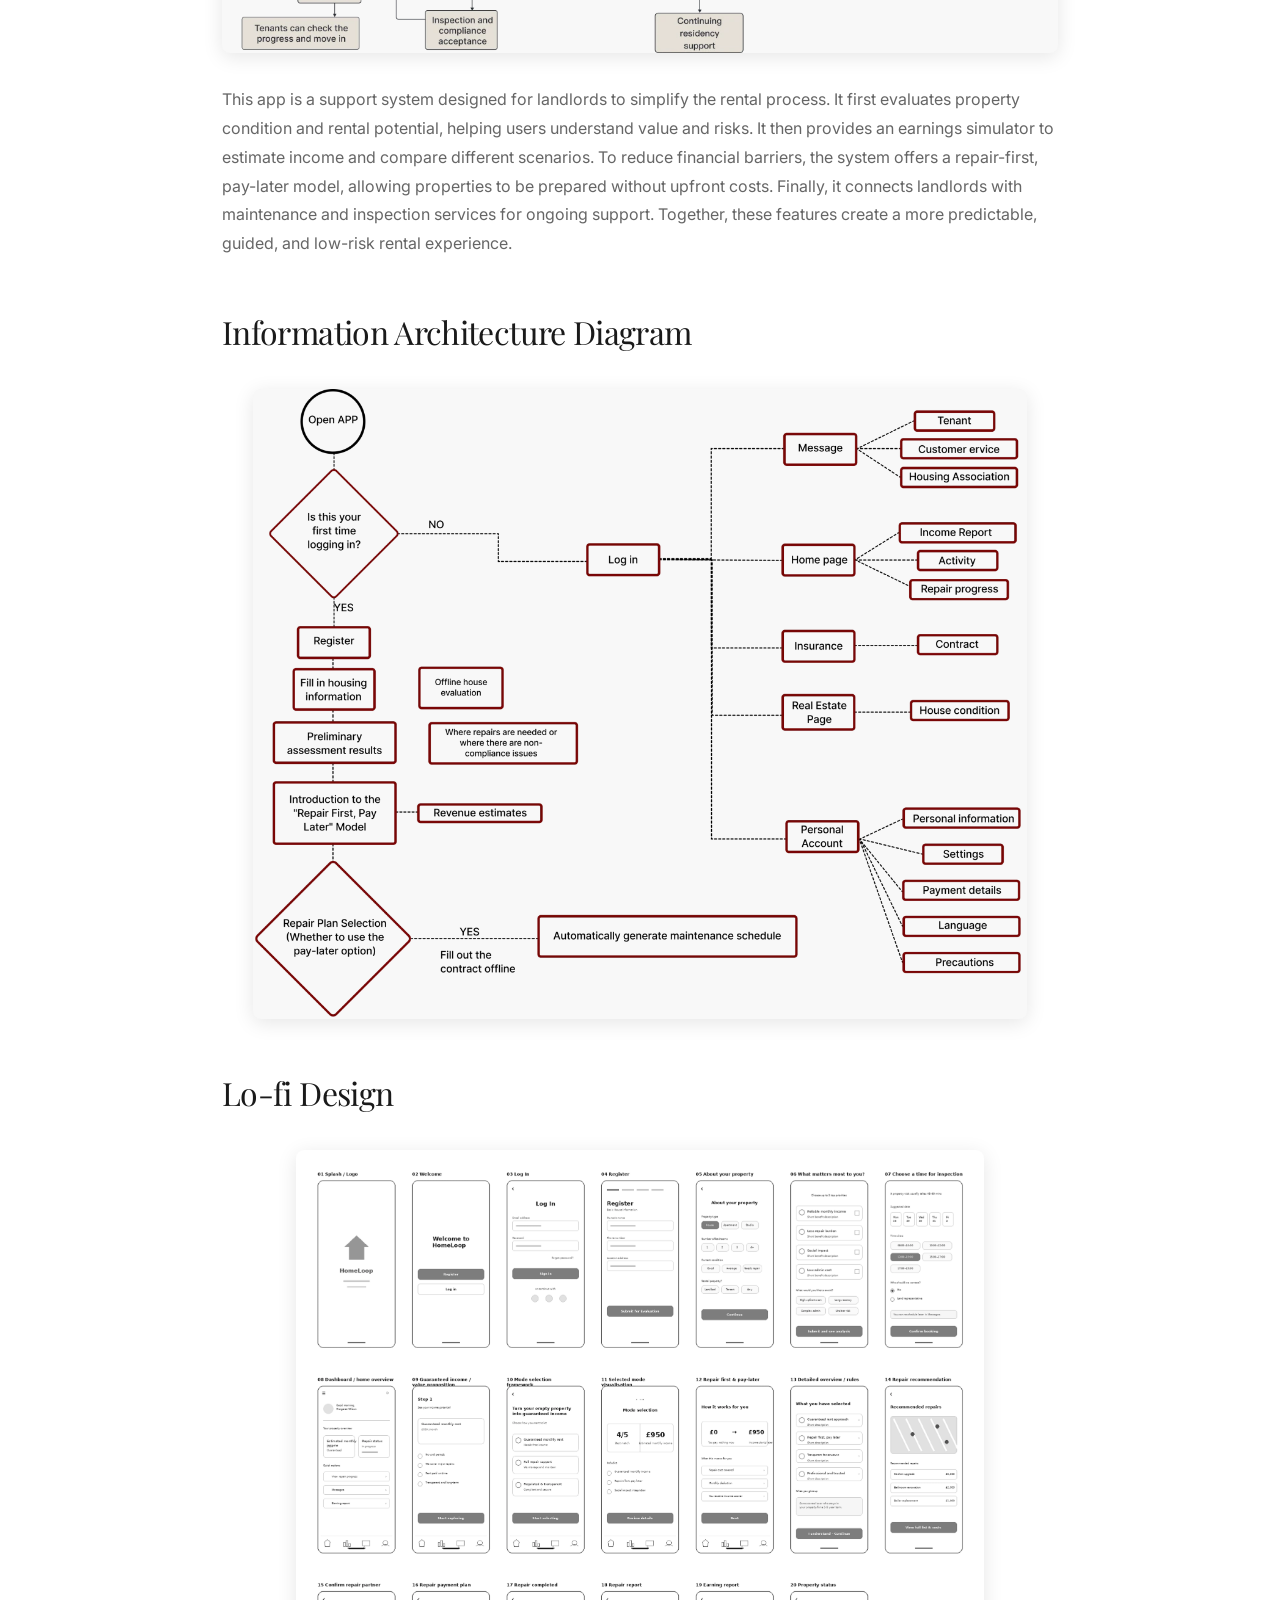
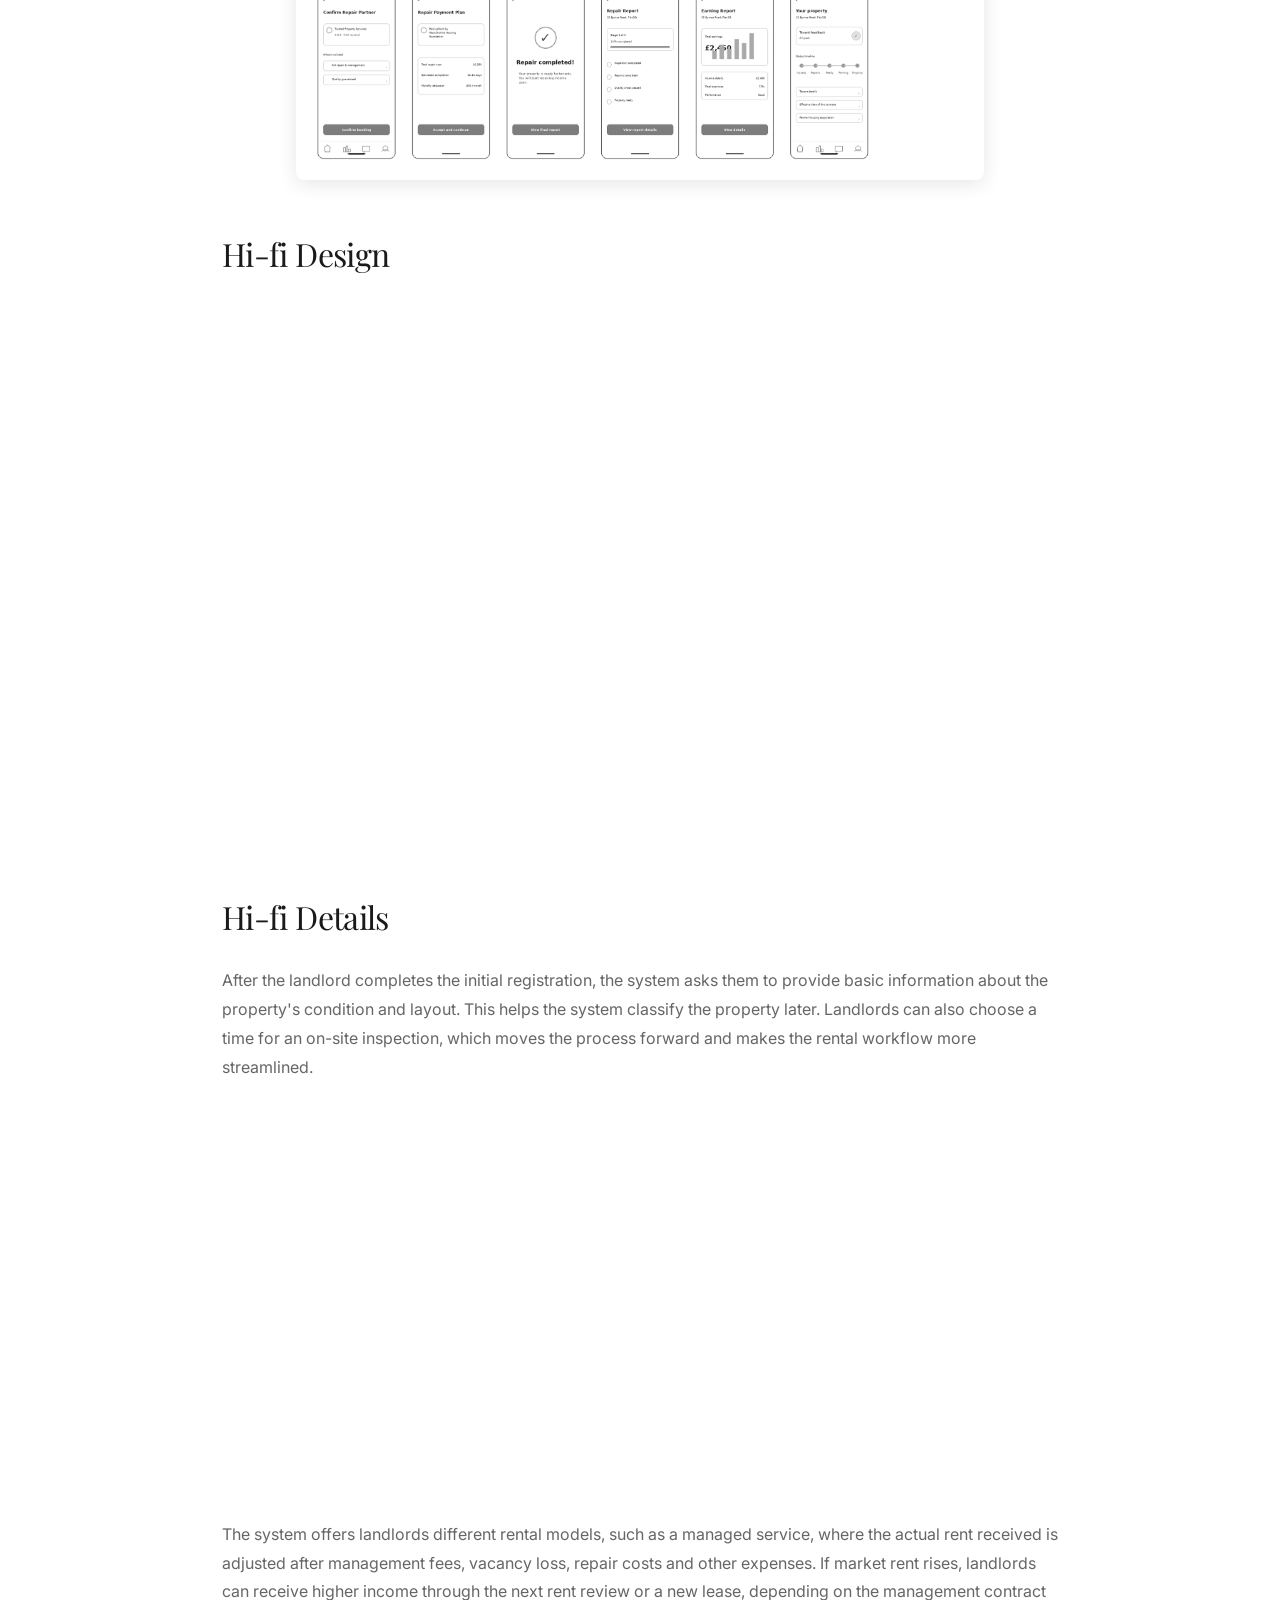
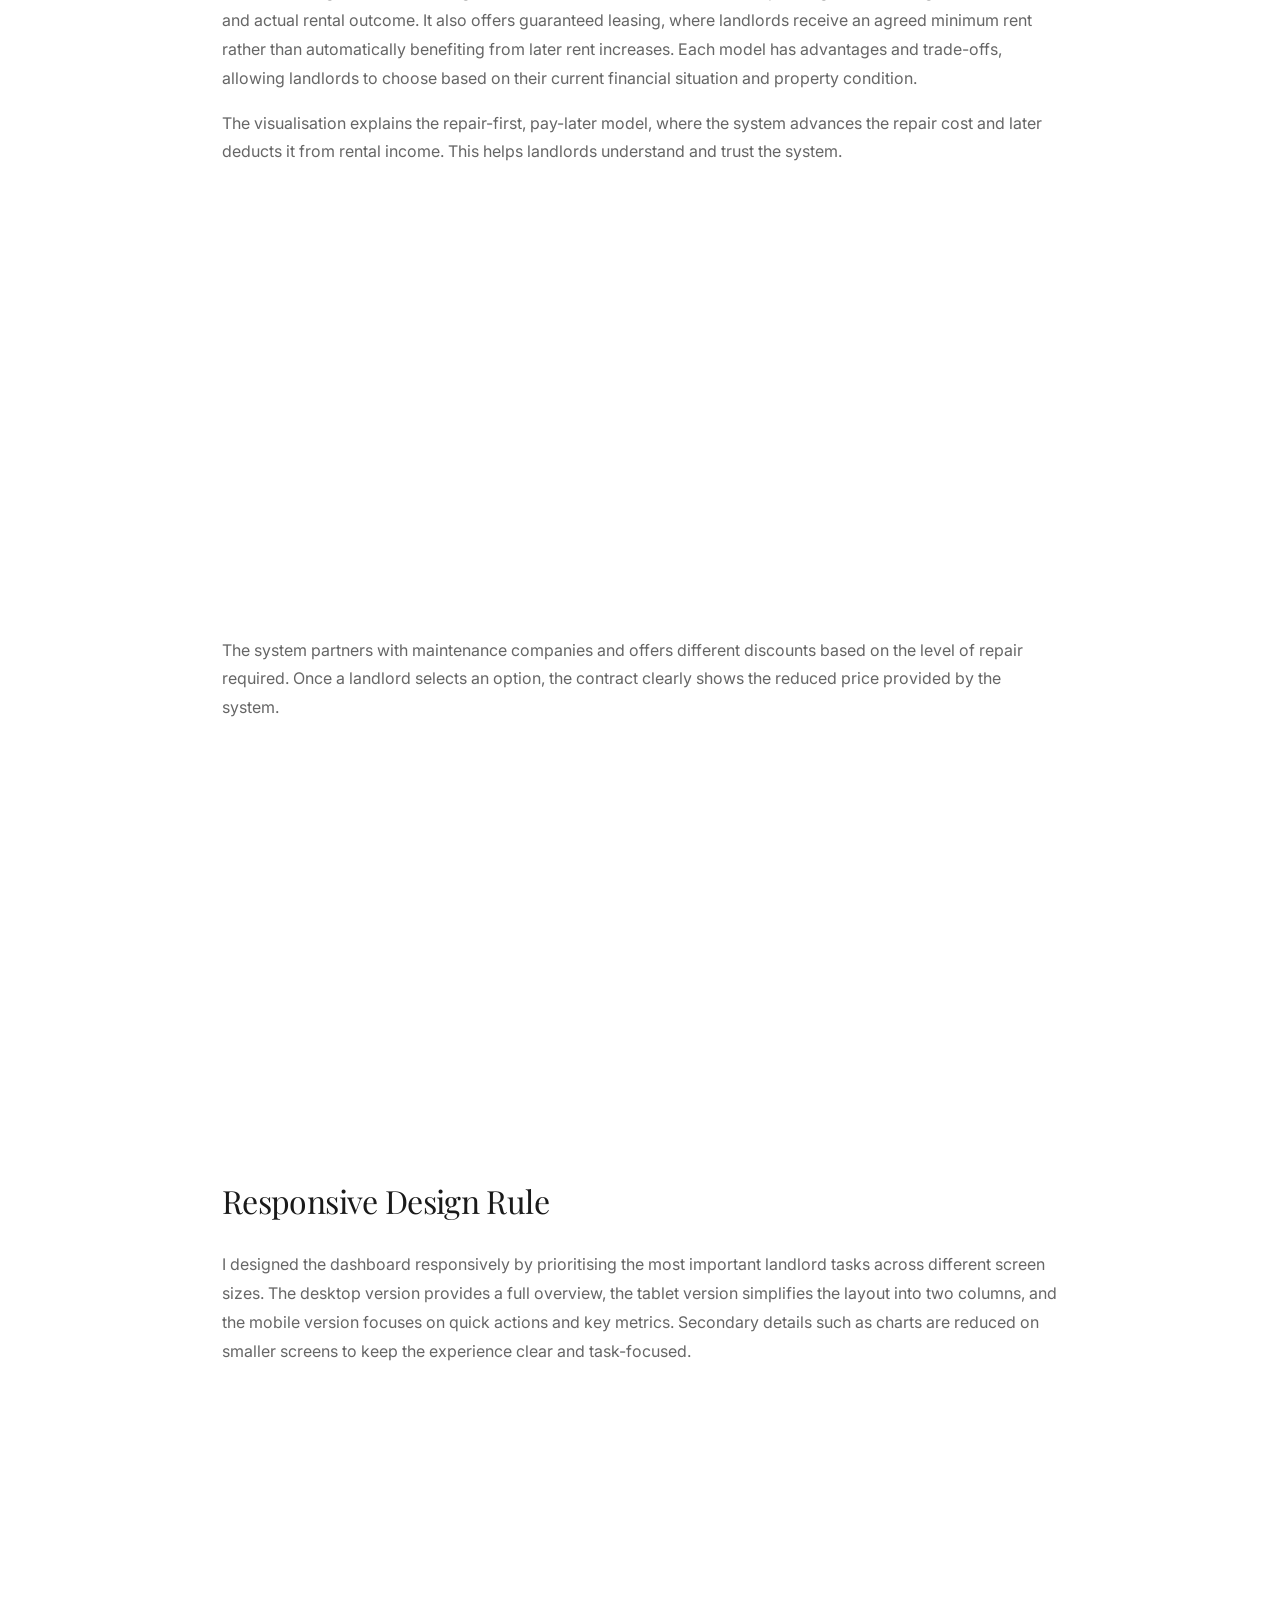
==== commit 522ce955: "Add bilingual language switcher" ====
--- a/docs/project/glasgow-housing.html
+++ b/docs/project/glasgow-housing.html
@@ -648,5 +648,6 @@
     </script>
     <script src="../js/project-toc.js"></script>
     <script src="../js/image-lightbox.js"></script>
+    <script src="../js/i18n.js"></script>
 </body>
 </html>
--- a/docs/css/project-toc.css
+++ b/docs/css/project-toc.css
@@ -4,7 +4,7 @@
     float: left;
     width: 220px;
     max-height: calc(100vh - 9rem);
-    margin-left: -270px;
+    margin-left: max(-270px, calc(482px - 50vw));
     padding-right: 1rem;
     z-index: 100;
     overflow-y: auto;
@@ -49,7 +49,7 @@
     scroll-margin-top: 6rem;
 }
 
-@media (max-width: 1420px) {
+@media (max-width: 820px) {
     .project-toc {
         position: sticky;
         top: 4.8rem;
